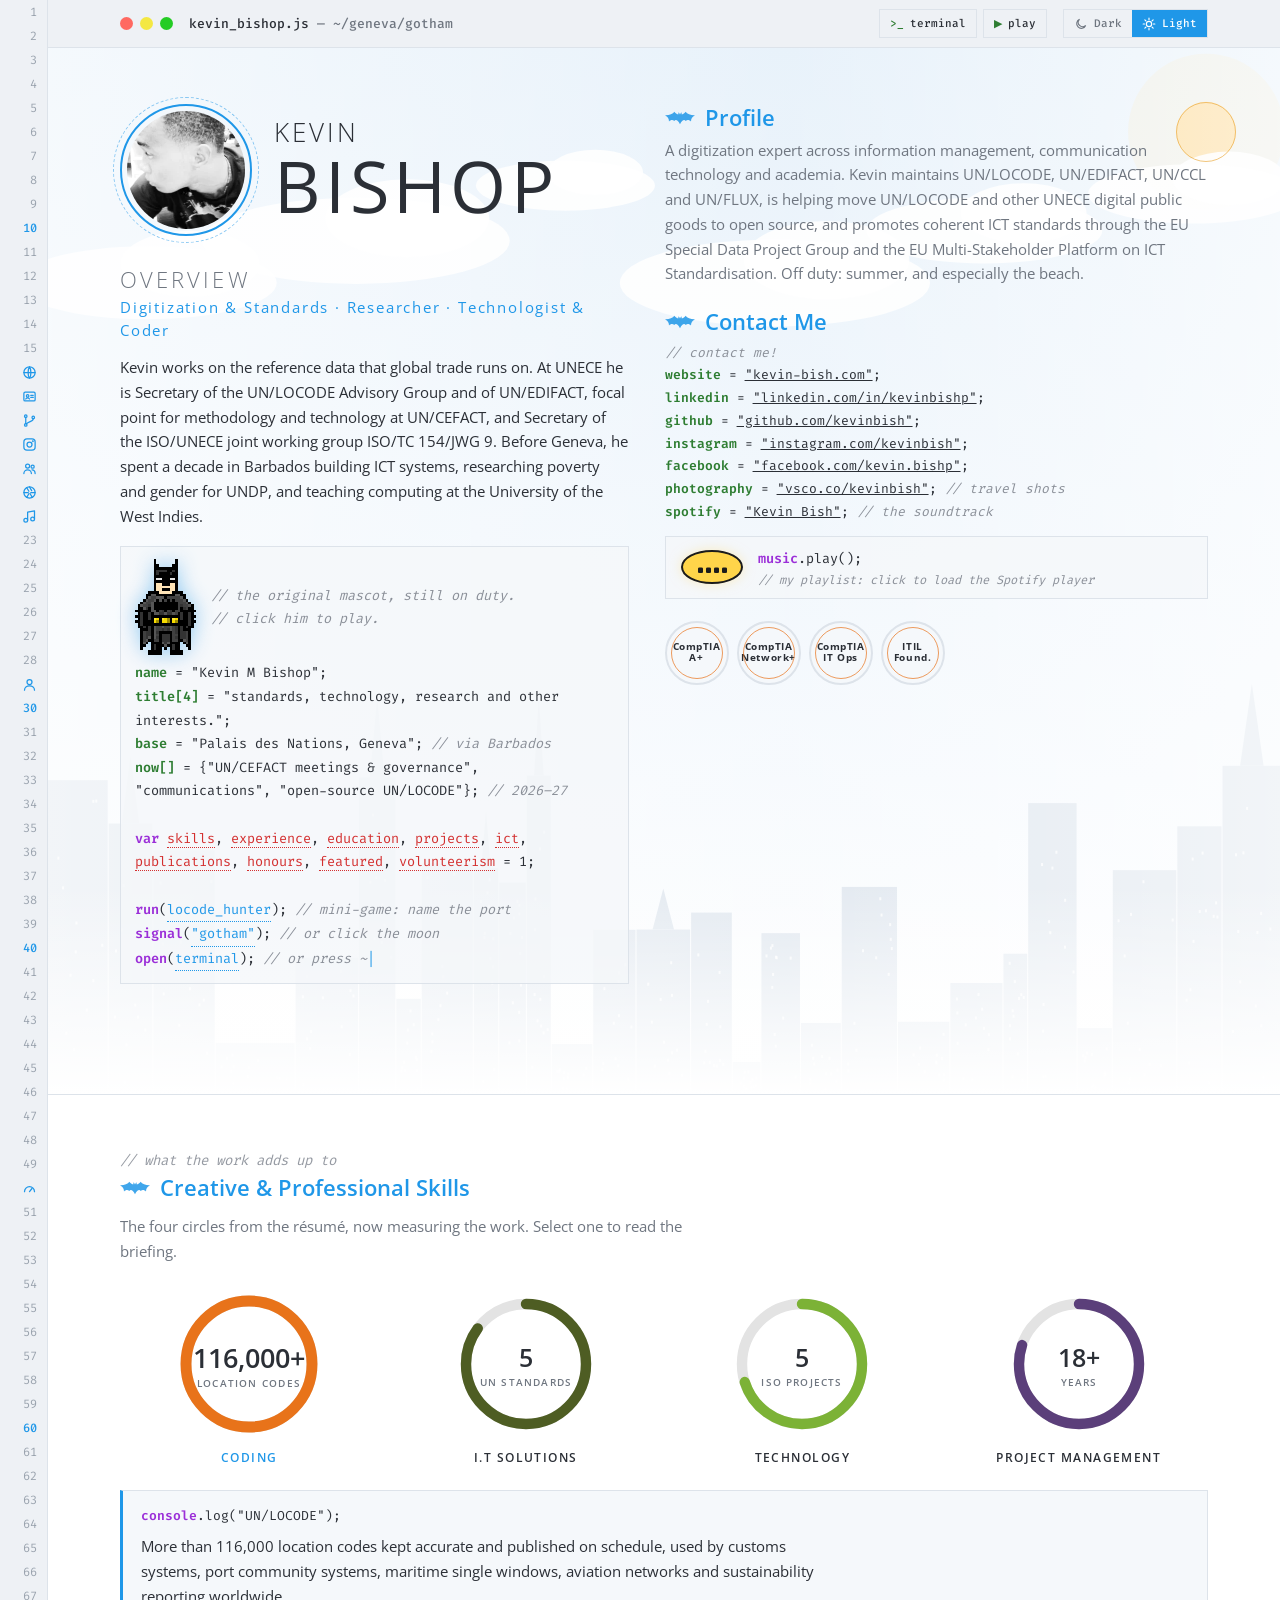
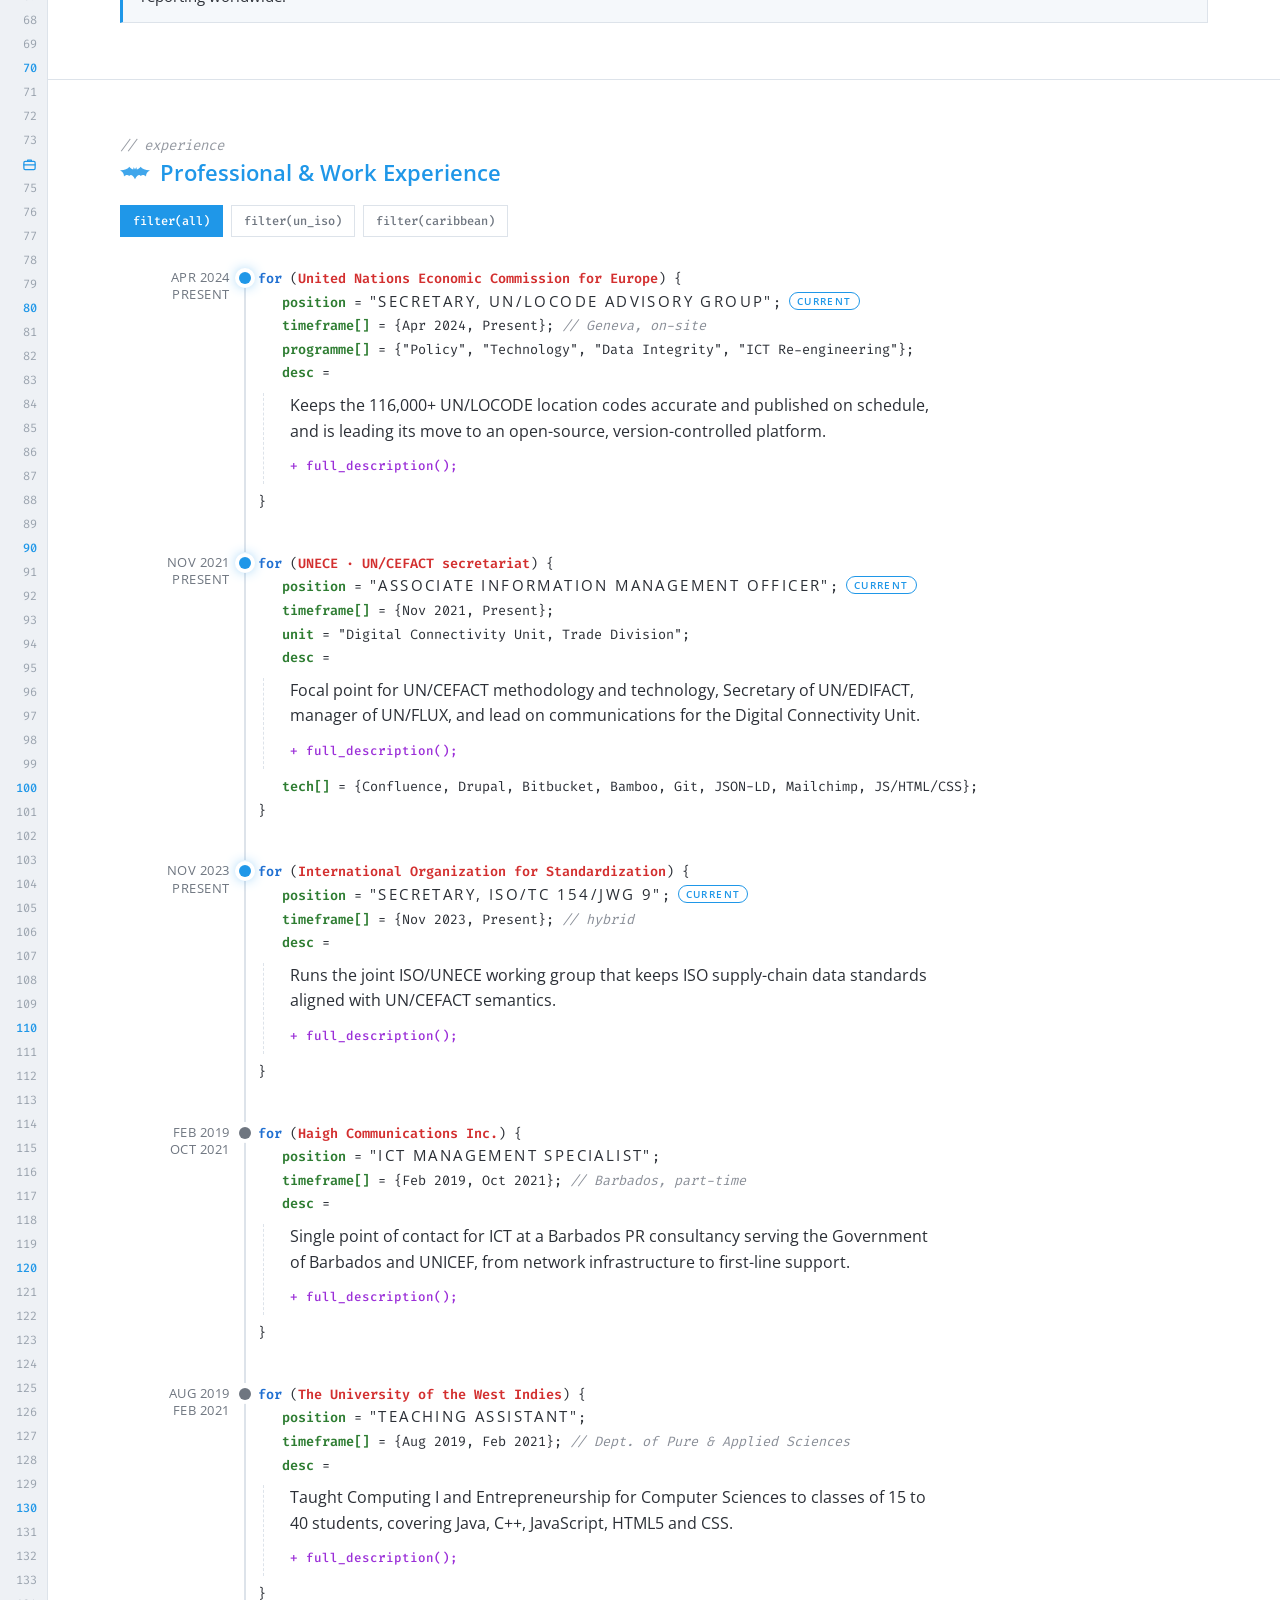
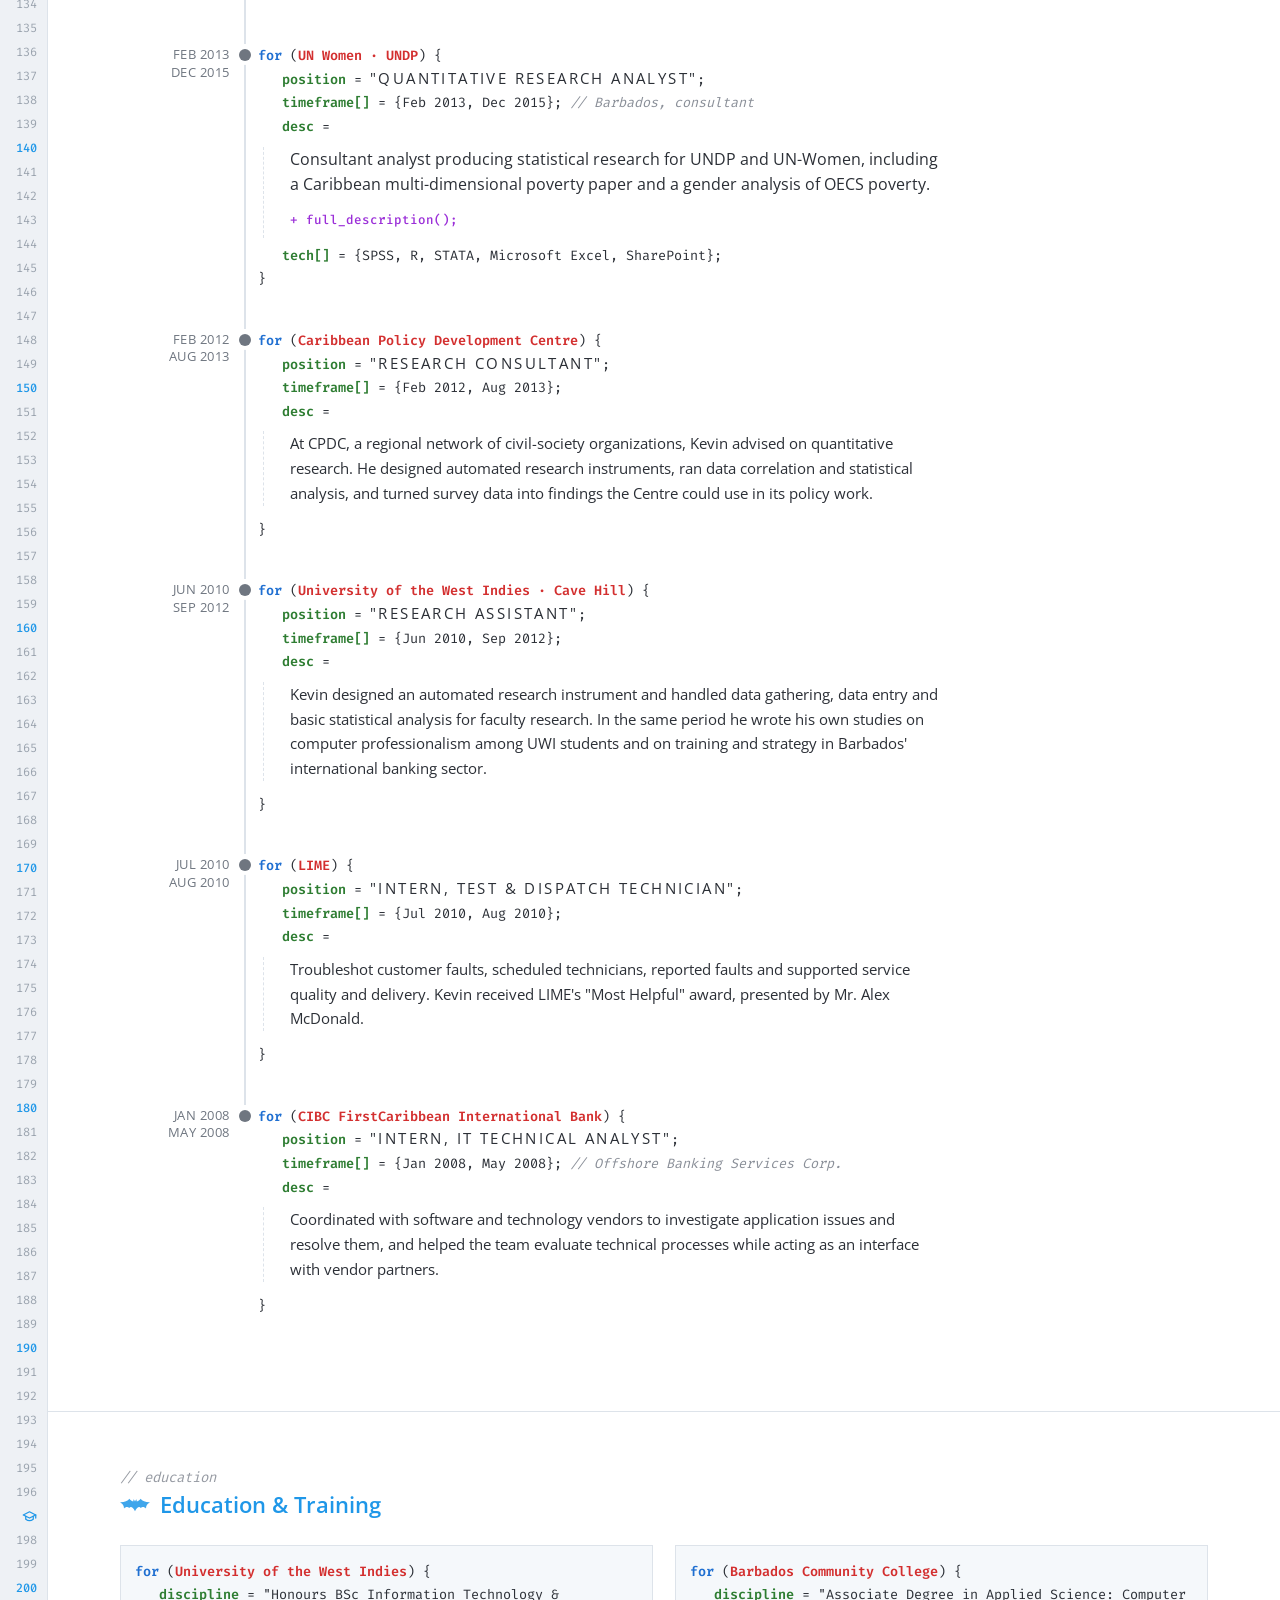
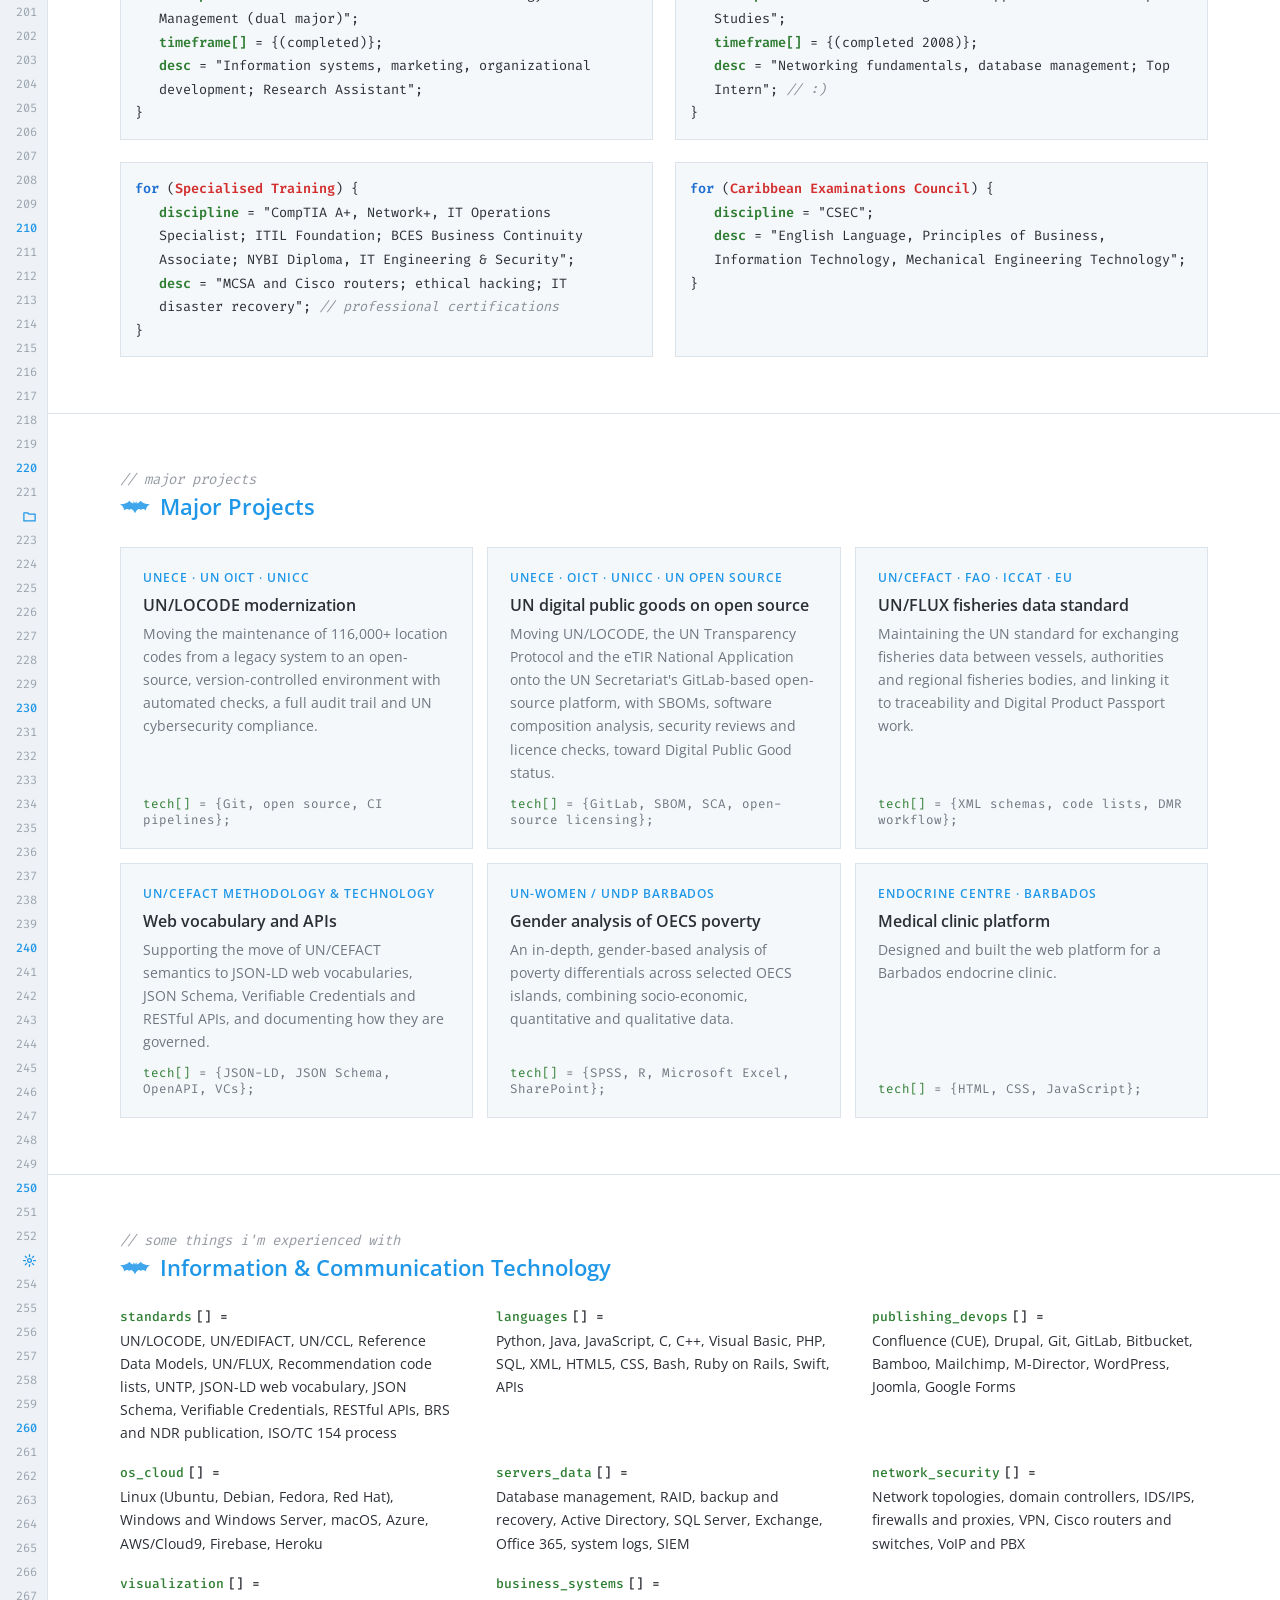
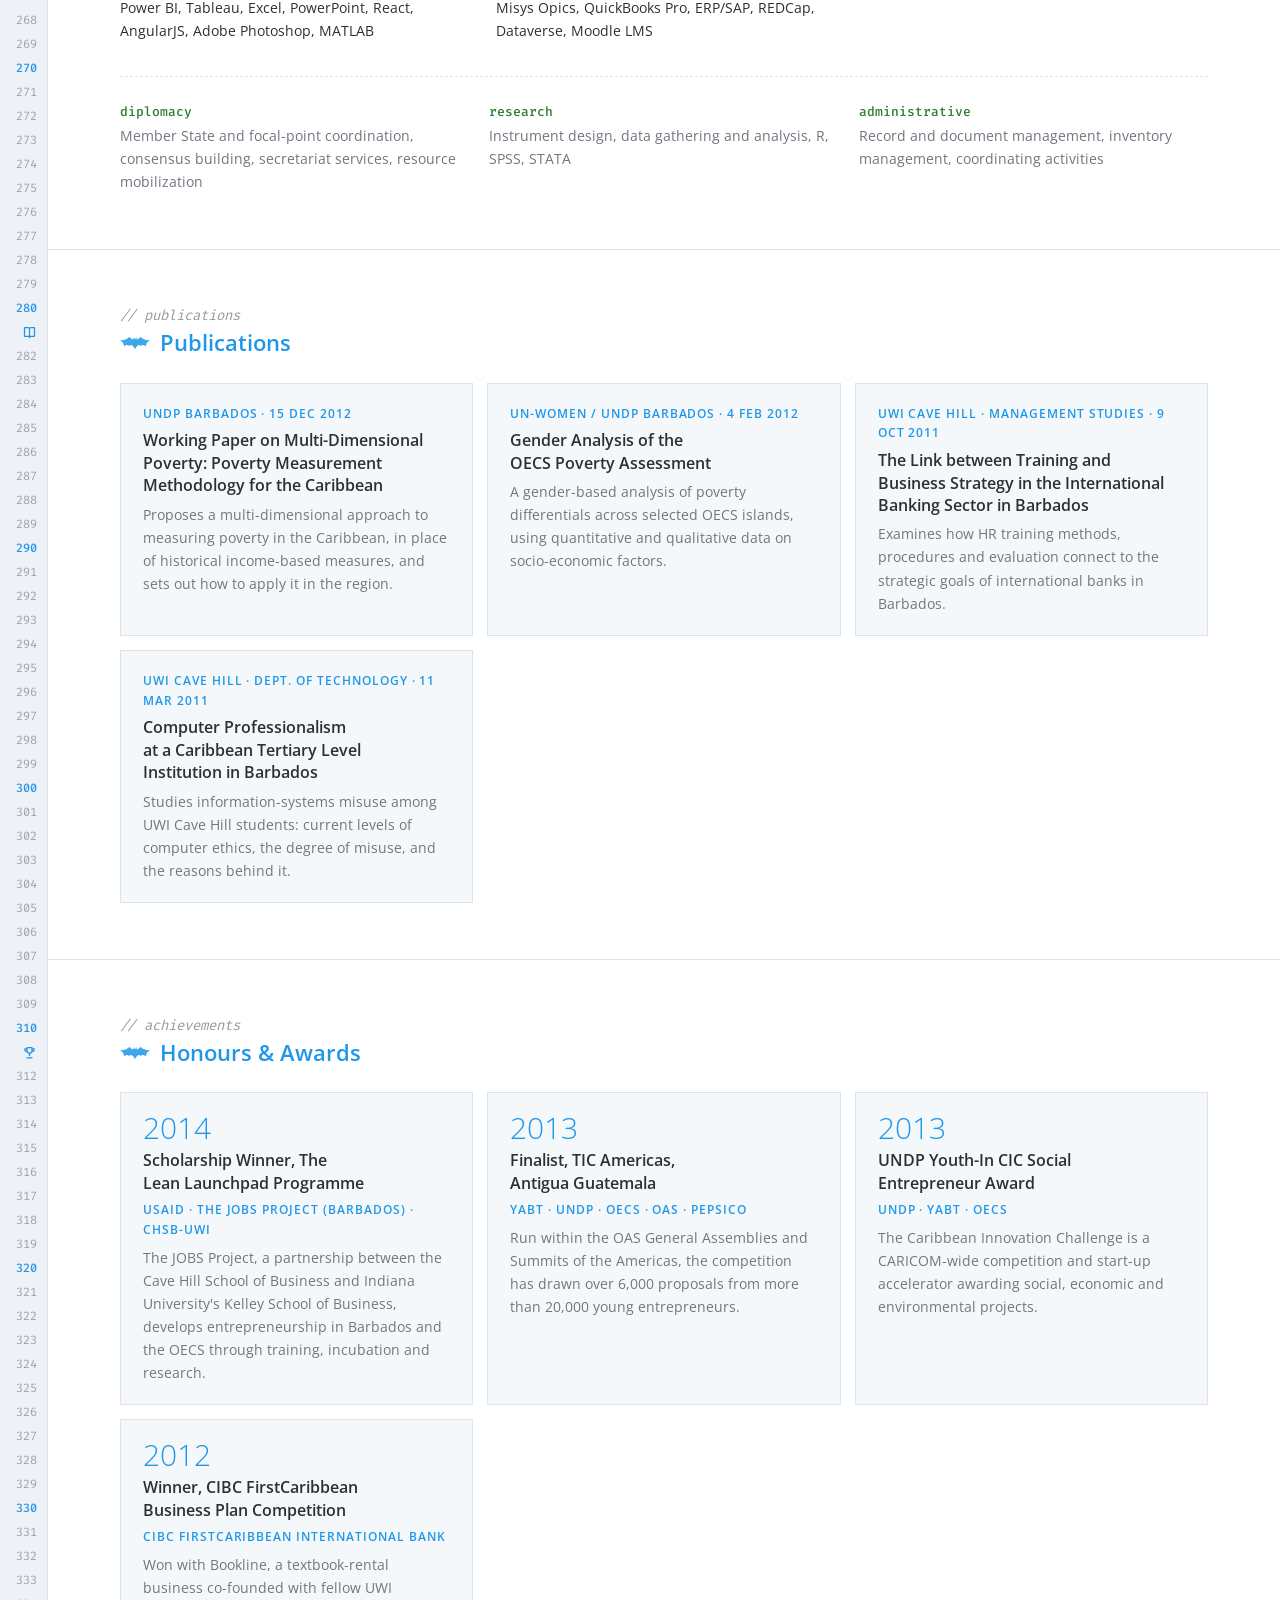
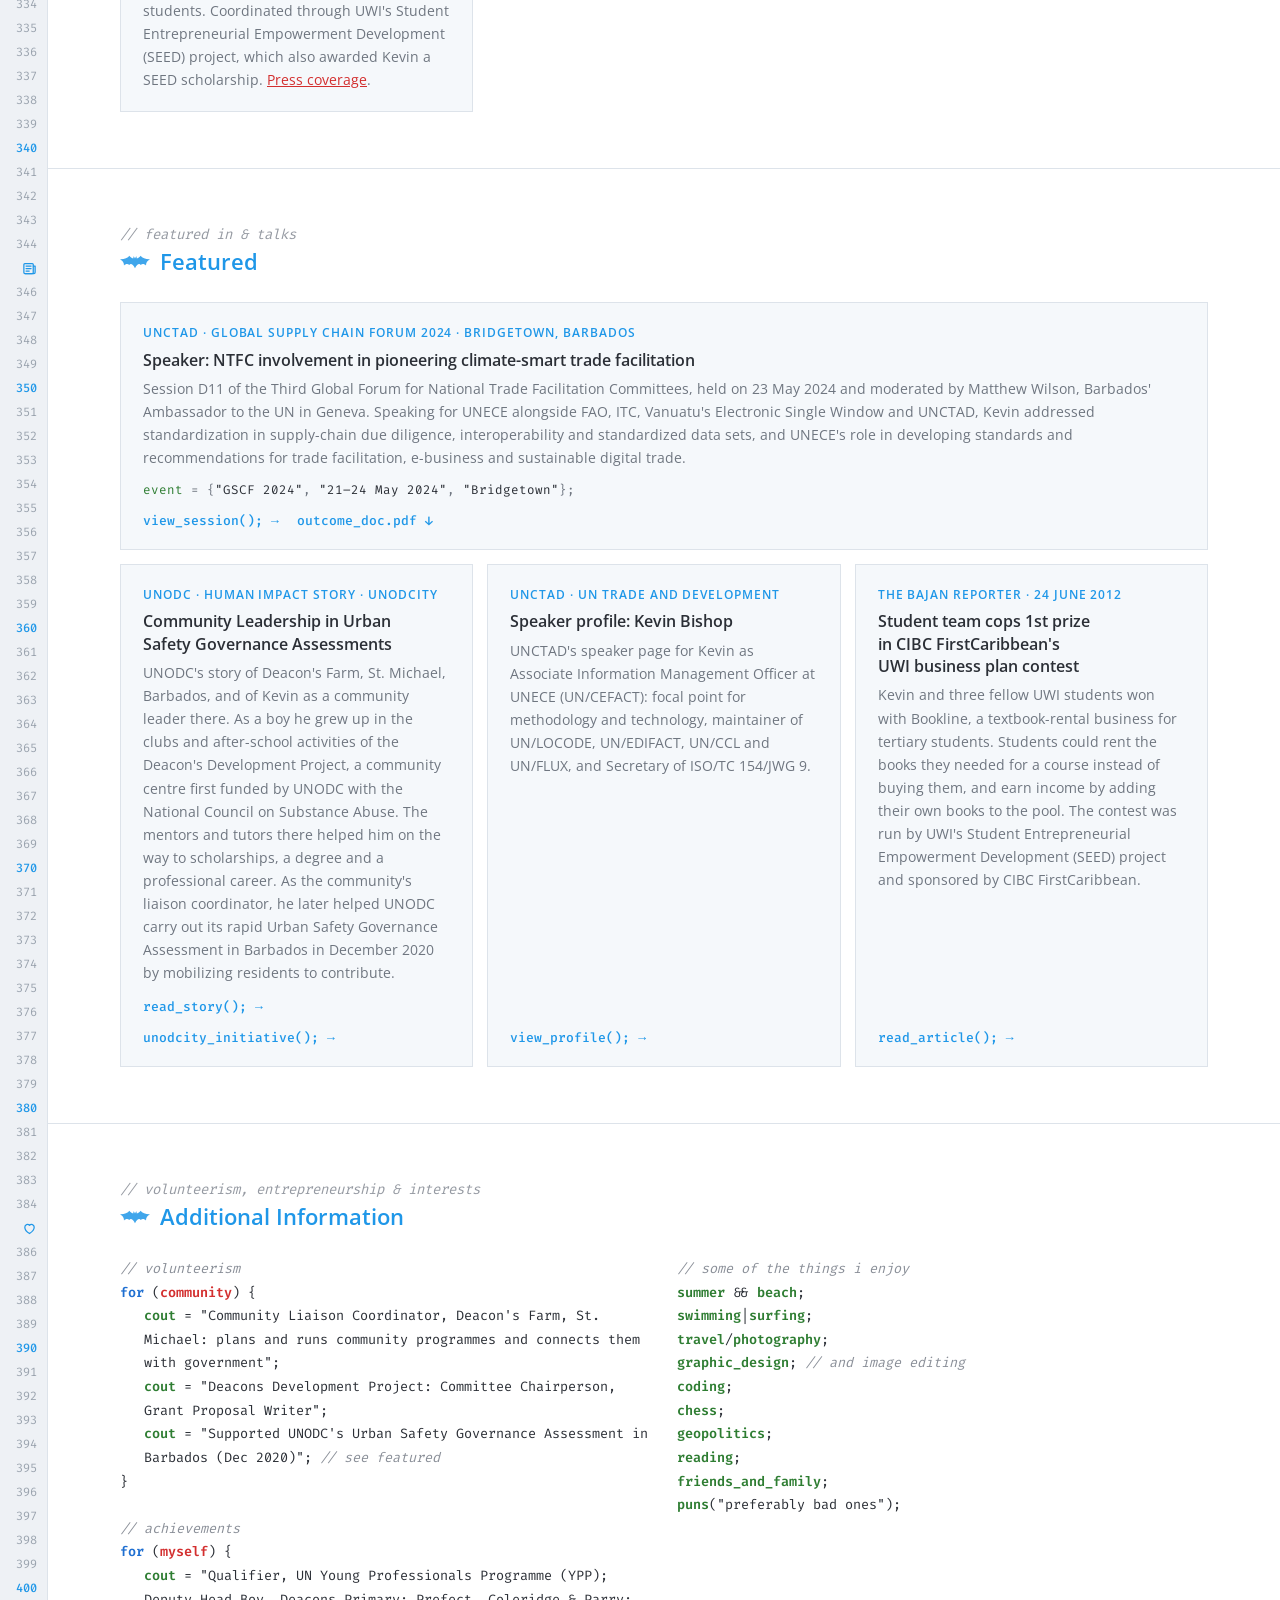
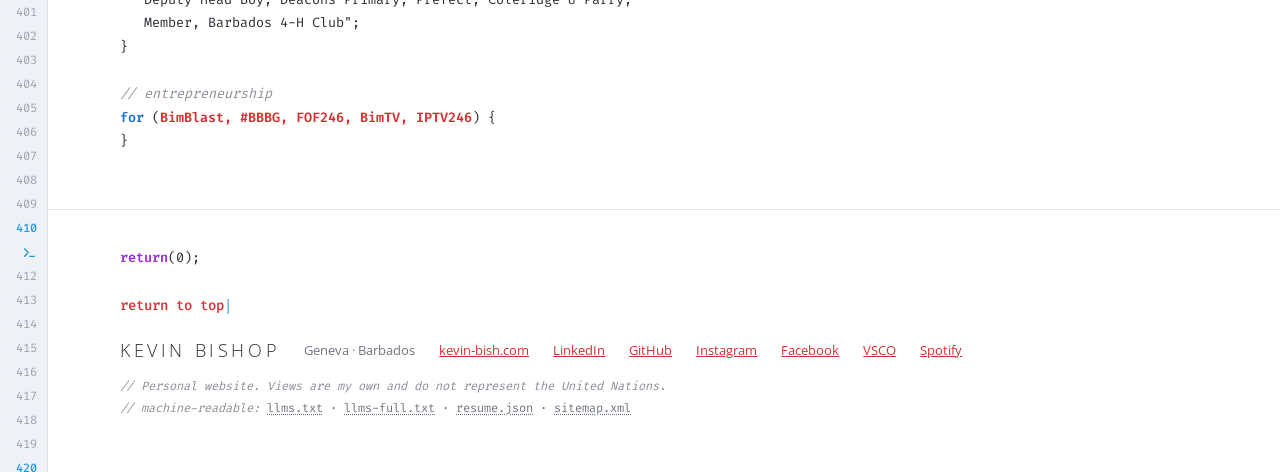
==== index.html @ 27f223d4 "Play the playlist in the music card; add an open_in_spotify() fallback - Use the playlist embed (352" ====
<!doctype html>
<html lang="en" data-theme="dark">
<head>
  <meta charset="utf-8">
  <meta name="viewport" content="width=device-width, initial-scale=1, viewport-fit=cover">
  <title>Kevin Bishop | Digitization &amp; Standards</title>
  <meta name="description" content="Kevin Bishop: UN/LOCODE and UN/EDIFACT Secretary at UNECE / UN/CEFACT in Geneva. Digitization, trade data standards, research and code.">
  <meta name="author" content="Kevin Bishop">
  <meta name="theme-color" content="#2b2b2b">
  <meta property="og:type" content="website">
  <meta property="og:title" content="Kevin Bishop | Digitization &amp; Standards">
  <meta property="og:description" content="UN/LOCODE and UN/EDIFACT Secretary at UNECE / UN/CEFACT. Résumé, projects, and a mini-game: name the port behind the code.">
  <meta property="og:image" content="https://www.kevin-bish.com/images/og-card.png">
  <meta property="og:image:width" content="1200">
  <meta property="og:image:height" content="630">
  <meta property="og:image:alt" content="Kevin Bishop: Digitization &amp; Standards. UN/LOCODE and UN/EDIFACT Secretary at UNECE / UN/CEFACT, Geneva.">
  <!-- machine-readable -->
  <link rel="canonical" href="https://www.kevin-bish.com/">
  <meta name="robots" content="index, follow, max-image-preview:large">
  <meta property="og:url" content="https://www.kevin-bish.com/">
  <meta property="og:site_name" content="Kevin Bishop">
  <meta property="profile:first_name" content="Kevin">
  <meta property="profile:last_name" content="Bishop">
  <meta name="twitter:card" content="summary_large_image">
  <meta name="twitter:title" content="Kevin Bishop | Digitization &amp; Standards">
  <meta name="twitter:description" content="UN/LOCODE and UN/EDIFACT Secretary at UNECE / UN/CEFACT in Geneva.">
  <meta name="twitter:image" content="https://www.kevin-bish.com/images/og-card.png">
  <meta name="twitter:image:alt" content="Kevin Bishop: Digitization &amp; Standards. UN/LOCODE and UN/EDIFACT Secretary at UNECE / UN/CEFACT, Geneva.">
  <link rel="alternate" type="application/json" href="resume.json" title="Résumé (JSON Resume)">
  <link rel="alternate" type="text/plain" href="llms.txt" title="Profile summary for AI assistants">
  <link rel="sitemap" type="application/xml" href="sitemap.xml">
  <script type="application/ld+json">
{
  "@context": "https://schema.org",
  "@graph": [
    {
      "@type": "WebSite",
      "@id": "https://www.kevin-bish.com/#website",
      "url": "https://www.kevin-bish.com/",
      "name": "Kevin Bishop",
      "inLanguage": "en",
      "publisher": {
        "@id": "https://www.kevin-bish.com/#person"
      }
    },
    {
      "@type": "ProfilePage",
      "@id": "https://www.kevin-bish.com/#profile",
      "url": "https://www.kevin-bish.com/",
      "name": "Kevin Bishop | Digitization & Standards",
      "isPartOf": {
        "@id": "https://www.kevin-bish.com/#website"
      },
      "mainEntity": {
        "@id": "https://www.kevin-bish.com/#person"
      },
      "dateModified": "2026-11-01",
      "inLanguage": "en"
    },
    {
      "@type": "Person",
      "@id": "https://www.kevin-bish.com/#person",
      "name": "Kevin Bishop",
      "alternateName": [
        "Kevin M Bishop",
        "Kevin MacDonald Bishop",
        "Kevin Bish"
      ],
      "url": "https://www.kevin-bish.com/",
      "image": "https://www.kevin-bish.com/images/kevin.jpg",
      "jobTitle": [
        "Associate Information Management Officer",
        "Secretary of the UN/LOCODE Advisory Group",
        "Secretary of UN/EDIFACT",
        "Secretary of ISO/TC 154/JWG 9"
      ],
      "description": "Digitization and trade-data standards specialist at UNECE / UN/CEFACT in Geneva. Secretary of the UN/LOCODE Advisory Group and of UN/EDIFACT, focal point for methodology and technology, and Secretary of ISO/TC 154/JWG 9.",
      "worksFor": [
        {
          "@id": "https://www.kevin-bish.com/#unece"
        }
      ],
      "affiliation": [
        {
          "@id": "https://www.kevin-bish.com/#uncefact"
        },
        {
          "@id": "https://www.kevin-bish.com/#iso"
        }
      ],
      "workLocation": {
        "@type": "Place",
        "name": "Palais des Nations",
        "address": {
          "@type": "PostalAddress",
          "addressLocality": "Geneva",
          "addressCountry": "CH"
        }
      },
      "homeLocation": {
        "@type": "Place",
        "name": "Geneva, Switzerland"
      },
      "alumniOf": [
        {
          "@type": "CollegeOrUniversity",
          "name": "The University of the West Indies, Cave Hill Campus",
          "address": {
            "@type": "PostalAddress",
            "addressCountry": "BB"
          }
        },
        {
          "@type": "CollegeOrUniversity",
          "name": "Barbados Community College",
          "address": {
            "@type": "PostalAddress",
            "addressCountry": "BB"
          }
        }
      ],
      "hasCredential": [
        {
          "@type": "EducationalOccupationalCredential",
          "name": "Honours BSc Information Technology & Management (dual major)",
          "credentialCategory": "degree",
          "recognizedBy": {
            "@type": "CollegeOrUniversity",
            "name": "The University of the West Indies"
          }
        },
        {
          "@type": "EducationalOccupationalCredential",
          "name": "Associate Degree in Applied Science: Computer Studies",
          "credentialCategory": "degree",
          "recognizedBy": {
            "@type": "CollegeOrUniversity",
            "name": "Barbados Community College"
          }
        },
        {
          "@type": "EducationalOccupationalCredential",
          "name": "CompTIA A+",
          "credentialCategory": "certification"
        },
        {
          "@type": "EducationalOccupationalCredential",
          "name": "CompTIA Network+",
          "credentialCategory": "certification"
        },
        {
          "@type": "EducationalOccupationalCredential",
          "name": "CompTIA IT Operations Specialist",
          "credentialCategory": "certification"
        },
        {
          "@type": "EducationalOccupationalCredential",
          "name": "ITIL Foundation",
          "credentialCategory": "certification"
        },
        {
          "@type": "EducationalOccupationalCredential",
          "name": "BCES Business Continuity Associate (IT Disaster Recovery)",
          "credentialCategory": "certification"
        },
        {
          "@type": "EducationalOccupationalCredential",
          "name": "NYBI Diploma, IT Engineering & Security",
          "credentialCategory": "diploma"
        }
      ],
      "knowsAbout": [
        "UN/LOCODE",
        "UN/EDIFACT",
        "UN/CEFACT Core Component Library (UN/CCL)",
        "UN/FLUX",
        "UN Transparency Protocol (UNTP)",
        "Trade facilitation",
        "Electronic business standards",
        "Digital Product Passport",
        "Data maintenance and data governance",
        "JSON-LD",
        "JSON Schema",
        "Verifiable Credentials",
        "RESTful APIs",
        "Open-source governance",
        "Digital public goods",
        "ISO standardization",
        "Quantitative research",
        "Python",
        "JavaScript",
        "Java",
        "SQL",
        "Git",
        "Confluence",
        "Drupal"
      ],
      "knowsLanguage": [
        "en"
      ],
      "award": [
        "Scholarship Winner, The Lean Launchpad Programme (USAID / The JOBS Project / CHSB-UWI), 2014",
        "Finalist, TIC Americas, Antigua Guatemala, 2013",
        "UNDP Youth-In CIC Social Entrepreneur Award, 2013",
        "Winner, CIBC FirstCaribbean Business Plan Competition, 2012",
        "Qualifier, United Nations Young Professionals Programme"
      ],
      "memberOf": [
        {
          "@type": "Organization",
          "name": "ISO/TC 154/JWG 9 (Secretary)"
        },
        {
          "@type": "Organization",
          "name": "United Nations Digital Transformation Group for Europe and Central Asia (Co-Chair)"
        }
      ],
      "sameAs": [
        "https://www.linkedin.com/in/kevinbishp",
        "https://github.com/kevinbish",
        "https://www.instagram.com/kevinbish/",
        "https://www.facebook.com/kevin.bishp/",
        "https://vsco.co/kevinbish/gallery",
        "https://open.spotify.com/user/1212889341",
        "https://unctad.org/speaker/kevin-bishop"
      ],
      "subjectOf": [
        {
          "@type": "Article",
          "name": "Community Leadership in Urban Safety Governance Assessments",
          "url": "https://www.unodc.org/unodc/en/sustainable-development-goals/human-impact-stories/community-leadership-in-urban-safety-governance-assessments.html",
          "publisher": {
            "@type": "GovernmentOrganization",
            "name": "United Nations Office on Drugs and Crime",
            "alternateName": "UNODC"
          },
          "about": {
            "@id": "https://www.kevin-bish.com/#person"
          },
          "isPartOf": {
            "@type": "WebPage",
            "name": "UNODCity: Urban Safety Governance Initiative",
            "url": "https://www.unodc.org/unodc/en/urban-safety/crime-prevention/unodcity/unodcity-pilots.html"
          }
        },
        {
          "@type": "NewsArticle",
          "headline": "Barbadian Student team cops 1st prize in CIBC FirstCaribbean's UWI business plan contest",
          "url": "https://www.bajanreporter.com/2012/06/barbadian-student-team-cops-1st-prize-in-cibc-firstcaribbeans-uwi-business-plan-contest/",
          "datePublished": "2012-06-24",
          "publisher": {
            "@type": "Organization",
            "name": "The Bajan Reporter"
          },
          "about": {
            "@id": "https://www.kevin-bish.com/#person"
          }
        },
        {
          "@type": "Event",
          "name": "NTFC Session 11: National Trade Facilitation Committees' involvement in pioneering climate-smart trade facilitation",
          "url": "https://unctad.org/meeting/ntfc-session-11-national-trade-facilitation-committees-involvement-pioneering-climate-smart",
          "startDate": "2024-05-23T15:00:00-04:00",
          "endDate": "2024-05-23T16:00:00-04:00",
          "eventAttendanceMode": "https://schema.org/MixedEventAttendanceMode",
          "eventStatus": "https://schema.org/EventScheduled",
          "location": {
            "@type": "Place",
            "name": "Global Supply Chain Forum 2024",
            "address": {
              "@type": "PostalAddress",
              "addressLocality": "Bridgetown",
              "addressCountry": "BB"
            }
          },
          "organizer": {
            "@type": "GovernmentOrganization",
            "name": "UN Trade and Development",
            "alternateName": "UNCTAD",
            "url": "https://unctad.org"
          },
          "performer": {
            "@id": "https://www.kevin-bish.com/#person"
          },
          "superEvent": {
            "@type": "Event",
            "name": "Global Supply Chain Forum 2024 / Third Global Forum for National Trade Facilitation Committees",
            "startDate": "2024-05-21",
            "endDate": "2024-05-24",
            "location": {
              "@type": "Place",
              "name": "Bridgetown, Barbados"
            }
          },
          "subjectOf": {
            "@type": "DigitalDocument",
            "name": "Third Global Forum for NTFCs 2024: Draft Outcome Document",
            "url": "https://www.kevin-bish.com/docs/gscf2024-ntfc-outcome.pdf",
            "encodingFormat": "application/pdf"
          }
        },
        {
          "@type": "ProfilePage",
          "name": "Kevin Bishop | UN Trade and Development (UNCTAD)",
          "url": "https://unctad.org/speaker/kevin-bishop",
          "publisher": {
            "@type": "GovernmentOrganization",
            "name": "UN Trade and Development",
            "alternateName": "UNCTAD"
          }
        }
      ]
    },
    {
      "@type": "GovernmentOrganization",
      "@id": "https://www.kevin-bish.com/#unece",
      "name": "United Nations Economic Commission for Europe",
      "alternateName": "UNECE",
      "url": "https://unece.org",
      "address": {
        "@type": "PostalAddress",
        "addressLocality": "Geneva",
        "addressCountry": "CH"
      }
    },
    {
      "@type": "Organization",
      "@id": "https://www.kevin-bish.com/#uncefact",
      "name": "United Nations Centre for Trade Facilitation and Electronic Business",
      "alternateName": "UN/CEFACT",
      "parentOrganization": {
        "@id": "https://www.kevin-bish.com/#unece"
      }
    },
    {
      "@type": "Organization",
      "@id": "https://www.kevin-bish.com/#iso",
      "name": "International Organization for Standardization",
      "alternateName": "ISO",
      "url": "https://www.iso.org"
    },
    {
      "@type": "ScholarlyArticle",
      "name": "Working Paper on Multi-Dimensional Poverty: Poverty Measurement Methodology for the Caribbean",
      "datePublished": "2012-12-15",
      "publisher": {
        "@type": "Organization",
        "name": "UNDP Barbados"
      },
      "author": {
        "@id": "https://www.kevin-bish.com/#person"
      }
    },
    {
      "@type": "ScholarlyArticle",
      "name": "Gender Analysis of the OECS Poverty Assessment",
      "datePublished": "2012-02-04",
      "publisher": {
        "@type": "Organization",
        "name": "UN-Women / UNDP Barbados"
      },
      "author": {
        "@id": "https://www.kevin-bish.com/#person"
      }
    },
    {
      "@type": "ScholarlyArticle",
      "name": "The Link between Training and Business Strategy in the International Banking Sector in Barbados",
      "datePublished": "2011-10-09",
      "publisher": {
        "@type": "Organization",
        "name": "University of the West Indies, Cave Hill Campus"
      },
      "author": {
        "@id": "https://www.kevin-bish.com/#person"
      }
    },
    {
      "@type": "ScholarlyArticle",
      "name": "Computer Professionalism at a Caribbean Tertiary Level Institution in Barbados",
      "datePublished": "2011-03-11",
      "publisher": {
        "@type": "Organization",
        "name": "University of the West Indies, Cave Hill Campus"
      },
      "author": {
        "@id": "https://www.kevin-bish.com/#person"
      }
    }
  ]
}
  </script>
  <!-- /machine-readable -->
  <link rel="icon" type="image/svg+xml" href="favicon.svg">
  <link rel="preload" href="fonts/open-sans-latin.woff2" as="font" type="font/woff2" crossorigin>
  <link rel="preload" href="fonts/fira-code-latin.woff2" as="font" type="font/woff2" crossorigin>
  <link rel="stylesheet" href="css/style.css">
</head>
<body>
<svg width="0" height="0" style="position:absolute" aria-hidden="true"><defs>
  <symbol id="bat" viewBox="0 0 60 26"><path d="M30 6c1.2-2.2 2.2-3.6 2.8-4.4L33.6 6c3.6-1.4 6.6-4 7.6-5.6 3.2 4.6 10.6 7.6 18.8 7.2-5.2 2.6-8 7-8 12.6-3.2-3.6-7.4-4-10.6-1.4-1.8-2.8-6.6-4-11.4 6.8-4.8-10.8-9.6-9.6-11.4-6.8C15.4 16.2 11.2 16.6 8 20.2c0-5.6-2.8-10-8-12.6 8.2.4 15.6-2.6 18.8-7.2 1 1.6 4 4.2 7.6 5.6l.8-4.4C27.8 2.4 28.8 3.8 30 6z"/></symbol>
</defs></svg>

<div id="gutter" aria-hidden="true"></div>
<div class="bar"><div class="wrap">
  <div class="lights"><span class="r" aria-hidden="true"></span><span class="y" aria-hidden="true"></span><button id="fs" title="Full screen" aria-label="Full screen"></button></div>
  <div class="file"><b>kevin_bishop.js</b> — ~/geneva/gotham</div>
  <div class="tools">
    <button class="tool" id="openTerm" title="Open terminal (~)"><span aria-hidden="true">&gt;_</span><span class="tl-txt">terminal</span></button>
    <button class="tool" id="openGame" title="Play LOCODE Hunter"><span aria-hidden="true">▶</span><span class="tl-txt">play</span></button>
  </div>
  <div class="mode" role="group" aria-label="Page mode">
    <button id="mNight" aria-pressed="true" title="Dark mode"><svg viewBox="0 0 24 24" aria-hidden="true"><path d="M20 14.5A8 8 0 1 1 9.5 4a6.5 6.5 0 0 0 10.5 10.5z"/></svg><span class="tl-txt">Dark</span></button>
    <button id="mDay" aria-pressed="false" title="Light mode"><svg viewBox="0 0 24 24" aria-hidden="true"><circle cx="12" cy="12" r="4.5"/><path d="M12 2v2.5M12 19.5V22M2 12h2.5M19.5 12H22M4.9 4.9l1.8 1.8M17.3 17.3l1.8 1.8M4.9 19.1l1.8-1.8M17.3 6.7l1.8-1.8"/></svg><span class="tl-txt">Light</span></button>
  </div>
</div></div>

<header id="top">
  <canvas id="sky" aria-hidden="true"></canvas>
  <button id="moon" title="Light the signal" aria-label="Light the signal in the sky"></button>
  <div class="sig-hint" id="sigHint" hidden>signal.lit = true; <span class="cm">// click anywhere or press Esc to put it out</span></div>
  <div class="wrap top">
    <div class="who">
      <div class="photo"><picture><source srcset="images/kevin.webp" type="image/webp"><img src="images/kevin.jpg" alt="Kevin Bishop" width="227" height="227"></picture></div>
      <div class="name"><div class="first">KEVIN</div><div class="last">BISHOP</div></div>
    </div>
    <div class="overview">
      <div class="ov">OVERVIEW</div>
      <div class="tagline">Digitization &amp; Standards · Researcher · Technologist &amp; Coder</div>
      <p>Kevin works on the reference data that global trade runs on. At UNECE he is Secretary of the UN/LOCODE Advisory Group and of UN/EDIFACT, focal point for methodology and technology at UN/CEFACT, and Secretary of the ISO/UNECE joint working group ISO/TC 154/JWG 9. Before Geneva, he spent a decade in Barbados building ICT systems, researching poverty and gender for UNDP, and teaching computing at the University of the West Indies.</p>
      <div class="code" aria-label="Quick facts and section links">
        <div class="avatar"><button class="slot" id="avatar" title="Play LOCODE Hunter" aria-label="Play LOCODE Hunter"><img src="images/mascot.gif" alt="Pixel-art mascot from Kevin's original website" width="288" height="432"></button><span class="cm">// the original mascot, still on duty.<br>// click him to play.</span></div>
        <span class="l" data-gi="user"><b class="v">name</b> = <span class="s">"Kevin M Bishop"</span>;</span>
        <span class="l"><b class="v">title[4]</b> = <span class="s">"standards, technology, research and other interests."</span>;</span>
        <span class="l"><b class="v">base</b> = <span class="s">"Palais des Nations, Geneva"</span>; <span class="cm">// via Barbados</span></span>
        <span class="l"><b class="v">now[]</b> = {<span class="s">"UN/CEFACT meetings &amp; governance"</span>, <span class="s">"communications"</span>, <span class="s">"open-source UN/LOCODE"</span>}; <span class="cm">// 2026–27</span></span>
        <span class="l"> </span>
        <span class="l"><b class="kw">var</b> <a href="#skills">skills</a>, <a href="#experience">experience</a>, <a href="#education">education</a>, <a href="#projects">projects</a>, <a href="#ict">ict</a>, <a href="#publications">publications</a>, <a href="#honours">honours</a>, <a href="#featured">featured</a>, <a href="#additional">volunteerism</a> = 1;</span>
        <span class="l"> </span>
        <span class="l"><b class="kw">run</b>(<button class="act" data-act="play">locode_hunter</button>); <span class="cm">// mini-game: name the port</span></span>
        <span class="l"><b class="kw">signal</b>(<button class="act" data-act="signal">"gotham"</button>); <span class="cm">// or click the moon</span></span>
        <span class="l"><b class="kw">open</b>(<button class="act" data-act="term">terminal</button>); <span class="cm">// or press ~</span><span class="cursor">|</span></span>
      </div>
    </div>
    <aside class="side">
      <div>
        <h2><svg><use href="#bat"/></svg>Profile</h2>
        <p class="prof">A digitization expert across information management, communication technology and academia. Kevin maintains UN/LOCODE, UN/EDIFACT, UN/CCL and UN/FLUX, is helping move UN/LOCODE and other UNECE digital public goods to open source, and promotes coherent ICT standards through the EU Special Data Project Group and the EU Multi-Stakeholder Platform on ICT Standardisation. Off duty: summer, and especially the beach.</p>
      </div>
      <div>
        <h2><svg><use href="#bat"/></svg>Contact Me</h2>
        <div class="code contact">
          <span class="cm">// contact me!</span>
          <span class="l" data-gi="globe"><b class="v">website</b> = <a class="s" href="https://www.kevin-bish.com">"kevin-bish.com"</a>;</span>
          <span class="l" data-gi="card"><b class="v">linkedin</b> = <a class="s" href="https://www.linkedin.com/in/kevinbishp">"linkedin.com/in/kevinbishp"</a>;</span>
          <span class="l" data-gi="branch"><b class="v">github</b> = <a class="s" href="https://github.com/kevinbish">"github.com/kevinbish"</a>;</span>
          <span class="l" data-gi="camera"><b class="v">instagram</b> = <a class="s" href="https://www.instagram.com/kevinbish/">"instagram.com/kevinbish"</a>;</span>
          <span class="l" data-gi="people"><b class="v">facebook</b> = <a class="s" href="https://www.facebook.com/kevin.bishp/">"facebook.com/kevin.bishp"</a>;</span>
          <span class="l" data-gi="aperture"><b class="v">photography</b> = <a class="s" href="https://vsco.co/kevinbish/gallery">"vsco.co/kevinbish"</a>; <span class="cm">// travel shots</span></span>
          <span class="l" data-gi="music"><b class="v">spotify</b> = <a class="s" href="https://open.spotify.com/user/1212889341">"Kevin Bish"</a>; <span class="cm">// the soundtrack</span></span>
        </div>
        <div class="music" id="music" data-profile="https://open.spotify.com/user/1212889341" data-embed="https://open.spotify.com/embed/playlist/6jldxWiTkq4IpYxr8t6qOO?utm_source=generator&amp;theme=0" data-open="https://open.spotify.com/playlist/6jldxWiTkq4IpYxr8t6qOO">
          <a class="m-play" href="https://open.spotify.com/user/1212889341" target="_blank" rel="noopener" title="Open my Spotify profile (nothing loads from Spotify until you click)">
            <svg class="eq" viewBox="0 0 64 36" aria-hidden="true"><ellipse cx="32" cy="18" rx="30" ry="16"/><rect class="b1" x="18" y="12" width="5" height="12" rx="1.5"/><rect class="b2" x="26" y="12" width="5" height="12" rx="1.5"/><rect class="b3" x="34" y="12" width="5" height="12" rx="1.5"/><rect class="b4" x="42" y="12" width="5" height="12" rx="1.5"/></svg>
            <span class="m-txt"><span class="code"><b class="kw">music</b>.play();</span><span class="m-sub cm" id="musicSub">// Kevin Bish on Spotify, opens in a new tab</span></span>
          </a>
          <div class="m-frame" id="musicFrame" hidden></div>
        </div>
      </div>
      <div class="badges" aria-label="Certifications">
        <span class="cert">CompTIA<br>A+</span><span class="cert">CompTIA<br>Network+</span><span class="cert">CompTIA<br>IT Ops</span><span class="cert">ITIL<br>Found.</span>
      </div>
    </aside>
  </div>
</header>

<main>
<section id="skills"><div class="wrap">
  <h2><span class="cm">// what the work adds up to</span><svg data-gi="gauge"><use href="#bat"/></svg>Creative &amp; Professional Skills</h2>
  <p class="lede">The four circles from the résumé, now measuring the work. Select one to read the briefing.</p>
  <div class="rings" id="rings"></div>
  <div class="brief" aria-live="polite">
    <div class="code"><span class="l"><b class="kw">console</b>.log(<span class="s" id="bK"></span>);</span></div>
    <p id="bP"></p>
  </div>
</div></section>

<section id="experience"><div class="wrap">
  <h2><span class="cm">// experience</span><svg data-gi="case"><use href="#bat"/></svg>Professional &amp; Work Experience</h2>
  <div class="filters" role="group" aria-label="Filter roles">
    <button data-f="all" aria-pressed="true">filter(all)</button>
    <button data-f="un" aria-pressed="false">filter(un_iso)</button>
    <button data-f="carib" aria-pressed="false">filter(caribbean)</button>
  </div>
  <ol class="tl" id="tl">

    <li data-g="un"><div class="date">Apr 2024<br>Present</div><div class="entry">
      <div class="code">
        <span class="l"><b class="kw fr">for</b> (<span class="in">United Nations Economic Commission for Europe</span>) {</span>
        <span class="l i"><b class="v">position</b> = <span class="s pos">"Secretary, UN/LOCODE Advisory Group"</span>;<span class="now">CURRENT</span></span>
        <span class="l i"><b class="v">timeframe[]</b> = {Apr 2024, Present}; <span class="cm">// Geneva, on-site</span></span>
        <span class="l i"><b class="v">programme[]</b> = {<span class="s">"Policy"</span>, <span class="s">"Technology"</span>, <span class="s">"Data Integrity"</span>, <span class="s">"ICT Re-engineering"</span>};</span>
        <span class="l i"><b class="v">desc</b> =</span>
      </div>
      <div class="desc">
        <p class="sum">Keeps the 116,000+ UN/LOCODE location codes accurate and published on schedule, and is leading its move to an open-source, version-controlled platform.</p>
        <details class="more"><summary>full_description();</summary>
        <p>UN/LOCODE is the United Nations Code for Trade and Transport Locations: more than 116,000 five-character codes that identify ports, airports, inland terminals and trading places. Customs administrations, port community systems, maritime single windows, airlines and carriers all depend on it, and it is increasingly written into regulation, including maritime, emissions and sustainability reporting regimes. As Secretary, Kevin is responsible for keeping that reference data accurate, consistent and published on schedule.</p>
        <p>Day to day, the role sits between governments and industry. Kevin coordinates with Member States, National Focal Points, international organizations and private-sector users to receive, validate and publish Data Maintenance Requests under UNECE Recommendation No. 16, and supports the Advisory Group and Maintenance Team in setting priorities. Where regulators reference UN/LOCODE, he helps them apply it correctly so that the code list can function as trusted digital public infrastructure.</p>
        <p>He runs the release cycle end to end: setting the cut-off schedule ahead of each UN/CEFACT Forum, coordinating internal and expert review of location submissions, maintaining the DMR database and the online submission platform, and publishing each directory release (such as 2025-1) shortly after the Forum. He drafts the Advisory Group's parliamentary documents, organizes and documents its meetings, and follows up on its decisions, with a focus on the Programme of Work areas for policy, technology, data integrity and ICT re-engineering. He also supports the review of Recommendation No. 16 and produces procedures, guidance and training material for National Focal Points.</p>
        <p>The other half of the job is renewal. Kevin is leading the move from a legacy system to an open-source, version-controlled maintenance environment built with UN OICT and UNICC, aimed at better automation, auditability, transparency and cybersecurity compliance. That work includes geolocation tagging and geofencing of locations, and exploring AI and machine learning to help validate incoming requests. UN/LOCODE is among the first UNECE digital public goods being moved onto the UN Secretariat's GitLab-based open-source platform, alongside the UN Transparency Protocol (UNTP) and the eTIR National Application. Kevin coordinates the due diligence with OICT, UNICC and the UN Open Source Community of Practice: software bills of materials, software composition analysis, cybersecurity assessments and licence checks. The aim is recognition as a Digital Public Good, in line with the Global Digital Compact. In parallel he is working on long-term financing, including the contribution-based funding mechanism endorsed at the UN/CEFACT Plenary, and on capacity building through global workshops so that developing economies take part on equal terms.</p>
        <details><summary>keyResponsibilities[]</summary><ul>
          <li>Intergovernmental maintenance and strategic development of UN/LOCODE.</li>
          <li>Accurate, timely publication of 116,000+ codes for customs, ports, maritime, aviation and supply-chain systems.</li>
          <li>Processing Data Maintenance Requests with National Focal Points under Recommendation No. 16.</li>
          <li>Supporting regulatory implementation where UN/LOCODE is referenced in law and policy.</li>
          <li>Modernization with UN OICT and UNICC: open source, version control, automation, cybersecurity.</li>
          <li>Directory releases: cut-off schedules, expert review and publication after each UN/CEFACT Forum.</li>
          <li>Advisory Group parliamentary documents, meetings and decision follow-up.</li>
          <li>Geolocation tagging, geofencing and AI-assisted validation of requests.</li>
          <li>Migration of UN/LOCODE, UNTP and eTIR National Application to the UN open-source platform; due diligence toward Digital Public Good status.</li>
          <li>Policy alignment with ISO/TC 154, IMO and FAO; review of Recommendation No. 16.</li>
          <li>Resource mobilization and sustainability, including contribution-based funding.</li>
          <li>Operational continuity in line with UN ICT and audit requirements.</li>
          <li>Strategic guidance to the Maintenance Team and Advisory Group.</li>
        </ul></details>
        </details>
      </div>
      <div class="code"><span class="l">}</span></div>
    </div></li>

    <li data-g="un"><div class="date">Nov 2021<br>Present</div><div class="entry">
      <div class="code">
        <span class="l"><b class="kw fr">for</b> (<span class="in">UNECE · UN/CEFACT secretariat</span>) {</span>
        <span class="l i"><b class="v">position</b> = <span class="s pos">"Associate Information Management Officer"</span>;<span class="now">CURRENT</span></span>
        <span class="l i"><b class="v">timeframe[]</b> = {Nov 2021, Present};</span>
        <span class="l i"><b class="v">unit</b> = <span class="s">"Digital Connectivity Unit, Trade Division"</span>;</span>
        <span class="l i"><b class="v">desc</b> =</span>
      </div>
      <div class="desc">
        <p class="sum">Focal point for UN/CEFACT methodology and technology, Secretary of UN/EDIFACT, manager of UN/FLUX, and lead on communications for the Digital Connectivity Unit.</p>
        <details class="more"><summary>full_description();</summary>
        <p>UN/CEFACT, the United Nations Centre for Trade Facilitation and Electronic Business, develops the recommendations and electronic business standards that let governments and companies exchange trade documents and data. Kevin joined its secretariat as Assistant Secretary and Information Management Officer, and is the focal point for the Methodology and Technology domain, the group responsible for the technical rules that every UN/CEFACT standard follows.</p>
        <p>He is Secretary of UN/EDIFACT, the long-established UN syntax and directories for electronic data interchange in administration, commerce and transport, and supports the maintenance of the UN/CEFACT Core Component Library (UN/CCL), the Reference Data Models, UN/LOCODE and the UN Recommendation code lists. That work runs through Data Maintenance Requests submitted by experts worldwide, which he coordinates from submission through review to publication.</p>
        <p>He also manages UN/FLUX, the UN/CEFACT standard for fisheries data exchange. He handles its change requests, versions and releases, and acts as the main contact between UNECE, FAO, the International Commission for the Conservation of Atlantic Tunas (ICCAT), regional fisheries bodies, national authorities and industry. This includes tracking the EU-funded modernization and its third implementation phase, and linking UN/FLUX to traceability frameworks such as the Digital Product Passport.</p>
        <p>On the technology side, he supports the newer UN/CEFACT deliverables, including JSON Schema, JSON-LD web vocabularies, Verifiable Credentials and RESTful API specifications, along with the Reference Data Model Management Group and eData Management. He documents the governance for the JSON web vocabulary and APIs, and helps translate standards into Business Requirements Specifications, white papers, implementation guides and executive briefs.</p>
        <p>For the 2026–27 cycle his remit widens. He coordinates the UN/CEFACT Plenary, Forum, Bureau and expert meetings, including Bureau elections and onboarding, and the quality control of parliamentary documents. He also leads communications and outreach for the Digital Connectivity Unit and UN/CEFACT, through news items, mailing campaigns, web pages and LinkedIn. He runs the Collaborative UN/CEFACT Environment (CUE) and the UNECE trade pages, and publishes standards through Bitbucket and Bamboo pipelines. He also supports priority normative projects: Common Operational Data for Multimodal Transport, the Global Registry Information Directory (GRID), and Buy-Ship-Pay data exchange structures for trade finance.</p>
        <p>He supports liaison with the European Commission (including the Special Data Project), IMO FAL, ISO/TC 307, WCO, UPU and other partners. Beyond UN/CEFACT, he is Co-Chair of the United Nations Digital Transformation Group for Europe and Central Asia.</p>
        <details><summary>keyResponsibilities[]</summary><ul>
          <li>Co-Chair, UN Digital Transformation Group for Europe and Central Asia.</li>
          <li>Focal Point for Methodology and Technology, UN/CEFACT.</li>
          <li>Secretary of UN/EDIFACT.</li>
          <li>Maintenance support for UN/CCL and RDMs, UN/EDIFACT, UN/LOCODE and Recommendation code lists.</li>
          <li>Coordination of Data Maintenance Requests.</li>
          <li>Publication of BRSs, NDRs and other technical artefacts.</li>
          <li>Coordination of UN/CEFACT Bureau and expert projects; liaison with EC, ISO, IMO, IEC and WCO.</li>
          <li>Management of UN/FLUX with FAO, ICCAT and regional fisheries bodies.</li>
          <li>Support to JSON Schema, JSON-LD vocabulary, Verifiable Credentials and API specifications.</li>
          <li>Plenary, Forum, Bureau and expert meeting servicing, including Bureau elections.</li>
          <li>Communications and outreach for the Digital Connectivity Unit and UN/CEFACT.</li>
          <li>Management of the CUE (Confluence) collaborative environment and UNECE trade pages.</li>
          <li>Project support: Multimodal Transport data, GRID, Buy-Ship-Pay for trade finance.</li>
        </ul></details>
        </details>
      </div>
      <div class="code"><span class="l i"><b class="v">tech[]</b> = {Confluence, Drupal, Bitbucket, Bamboo, Git, JSON-LD, Mailchimp, JS/HTML/CSS};</span><span class="l">}</span></div>
    </div></li>

    <li data-g="un"><div class="date">Nov 2023<br>Present</div><div class="entry">
      <div class="code">
        <span class="l"><b class="kw fr">for</b> (<span class="in">International Organization for Standardization</span>) {</span>
        <span class="l i"><b class="v">position</b> = <span class="s pos">"Secretary, ISO/TC 154/JWG 9"</span>;<span class="now">CURRENT</span></span>
        <span class="l i"><b class="v">timeframe[]</b> = {Nov 2023, Present}; <span class="cm">// hybrid</span></span>
        <span class="l i"><b class="v">desc</b> =</span>
      </div>
      <div class="desc">
        <p class="sum">Runs the joint ISO/UNECE working group that keeps ISO supply-chain data standards aligned with UN/CEFACT semantics.</p>
        <details class="more"><summary>full_description();</summary>
        <p>JWG 9 is the joint ISO/UNECE working group for information exchange in the supply chain, set up to keep ISO standards aligned with UN/CEFACT semantics. As Secretary, Kevin is the central point of contact for its members, keeps information moving between meetings, and makes sure every project follows ISO procedures from preliminary work item to published standard.</p>
        <p>He works with national standards bodies, industry experts and partner organizations to gather comments on drafts and help the group reach consensus. He keeps the group's records of activities and decisions, tracks milestones against ISO deadlines, and reports progress, challenges and next steps to ISO/TC 154. He makes sure UN/CEFACT experts contribute on time and that ISO drafts stay semantically consistent with UN/CEFACT, and he publishes reports and updates to both CUE and the ISO portal. The group's current portfolio:</p>
        <div class="std">
          <span>ISO/AWI 7372 · Trade Data Elements Directory (UNTDED)</span>
          <span>ISO/DIS 20197-1 · Buy-Ship-Pay Reference Data Model, Part 1: Business Requirement Specification</span>
          <span>ISO/WD 5909 · Data interchange and business processes of DLT-based electronic bill of lading</span>
          <span>ISO/PWI 16356 · Data and process of edible agricultural products based on blockchain and DLT</span>
          <span>ISO/PWI 25534-1 · Digital Product Passport, Part 1: Overview and fundamental principles</span>
        </div>
        </details>
      </div>
      <div class="code"><span class="l">}</span></div>
    </div></li>

    <li data-g="carib" class="past"><div class="date">Feb 2019<br>Oct 2021</div><div class="entry">
      <div class="code">
        <span class="l"><b class="kw fr">for</b> (<span class="in">Haigh Communications Inc.</span>) {</span>
        <span class="l i"><b class="v">position</b> = <span class="s pos">"ICT Management Specialist"</span>;</span>
        <span class="l i"><b class="v">timeframe[]</b> = {Feb 2019, Oct 2021}; <span class="cm">// Barbados, part-time</span></span>
        <span class="l i"><b class="v">desc</b> =</span>
      </div>
      <div class="desc">
        <p class="sum">Single point of contact for ICT at a Barbados PR consultancy serving the Government of Barbados and UNICEF, from network infrastructure to first-line support.</p>
        <details class="more"><summary>full_description();</summary>
        <p>Haigh Communications is a public and private-sector PR consultancy whose clients include the Government of Barbados, the Office of the Prime Minister, the Ministries of the Environment and Education, the Barbados Water Authority, Barbados Tourism Investment Inc. and UNICEF. Kevin managed the firm's ICT from its founding in 2019, as the single point of contact for technology.</p>
        <p>The role covered network and system infrastructure, user desktops and devices, first-line incident response and day-to-day ICT operations, delivered both in person and remotely. It built on his independent IT consulting with clients across the region, where he developed service-level agreements, IT strategy and infrastructure plans, and handled migrations, web development and general support.</p>
        </details>
      </div>
      <div class="code"><span class="l">}</span></div>
    </div></li>

    <li data-g="carib" class="past"><div class="date">Aug 2019<br>Feb 2021</div><div class="entry">
      <div class="code">
        <span class="l"><b class="kw fr">for</b> (<span class="in">The University of the West Indies</span>) {</span>
        <span class="l i"><b class="v">position</b> = <span class="s pos">"Teaching Assistant"</span>;</span>
        <span class="l i"><b class="v">timeframe[]</b> = {Aug 2019, Feb 2021}; <span class="cm">// Dept. of Pure &amp; Applied Sciences</span></span>
        <span class="l i"><b class="v">desc</b> =</span>
      </div>
      <div class="desc">
        <p class="sum">Taught Computing I and Entrepreneurship for Computer Sciences to classes of 15 to 40 students, covering Java, C++, JavaScript, HTML5 and CSS.</p>
        <details class="more"><summary>full_description();</summary>
        <p>Kevin taught Computing I and Entrepreneurship for Computer Sciences, working under a senior lecturer to deliver courses that count toward the bachelor's degree. He independently lectured and supervised classes of 15 to 40 students, covering programming concepts in Java, C++, JavaScript, HTML5 and CSS.</p>
        <p>Alongside teaching, he prepared lesson plans, lab assignments and course materials, graded work, and mentored students in groups and one to one. The entrepreneurship side drew directly on his own record in Caribbean business-plan and innovation competitions.</p>
        </details>
      </div>
      <div class="code"><span class="l">}</span></div>
    </div></li>

    <li data-g="un" class="past"><div class="date">Feb 2013<br>Dec 2015</div><div class="entry">
      <div class="code">
        <span class="l"><b class="kw fr">for</b> (<span class="in">UN Women · UNDP</span>) {</span>
        <span class="l i"><b class="v">position</b> = <span class="s pos">"Quantitative Research Analyst"</span>;</span>
        <span class="l i"><b class="v">timeframe[]</b> = {Feb 2013, Dec 2015}; <span class="cm">// Barbados, consultant</span></span>
        <span class="l i"><b class="v">desc</b> =</span>
      </div>
      <div class="desc">
        <p class="sum">Consultant analyst producing statistical research for UNDP and UN-Women, including a Caribbean multi-dimensional poverty paper and a gender analysis of OECS poverty.</p>
        <details class="more"><summary>full_description();</summary>
        <p>As a consultant to UNDP, Kevin wrote analysis programs and produced statistical research to specific terms of reference, feeding evidence into policy development for Barbados and the Eastern Caribbean.</p>
        <p>His UNDP work includes a working paper on a multi-dimensional poverty measurement methodology for the Caribbean, which argues for measuring deprivation across several dimensions instead of income alone, and a gender analysis of the OECS poverty assessment with UN-Women.</p>
        </details>
      </div>
      <div class="code"><span class="l i"><b class="v">tech[]</b> = {SPSS, R, STATA, Microsoft Excel, SharePoint};</span><span class="l">}</span></div>
    </div></li>

    <li data-g="carib" class="past"><div class="date">Feb 2012<br>Aug 2013</div><div class="entry">
      <div class="code">
        <span class="l"><b class="kw fr">for</b> (<span class="in">Caribbean Policy Development Centre</span>) {</span>
        <span class="l i"><b class="v">position</b> = <span class="s pos">"Research Consultant"</span>;</span>
        <span class="l i"><b class="v">timeframe[]</b> = {Feb 2012, Aug 2013};</span>
        <span class="l i"><b class="v">desc</b> =</span>
      </div>
      <div class="desc">
        <p>At CPDC, a regional network of civil-society organizations, Kevin advised on quantitative research. He designed automated research instruments, ran data correlation and statistical analysis, and turned survey data into findings the Centre could use in its policy work.</p>
      </div>
      <div class="code"><span class="l">}</span></div>
    </div></li>

    <li data-g="carib" class="past"><div class="date">Jun 2010<br>Sep 2012</div><div class="entry">
      <div class="code">
        <span class="l"><b class="kw fr">for</b> (<span class="in">University of the West Indies · Cave Hill</span>) {</span>
        <span class="l i"><b class="v">position</b> = <span class="s pos">"Research Assistant"</span>;</span>
        <span class="l i"><b class="v">timeframe[]</b> = {Jun 2010, Sep 2012};</span>
        <span class="l i"><b class="v">desc</b> =</span>
      </div>
      <div class="desc">
        <p>Kevin designed an automated research instrument and handled data gathering, data entry and basic statistical analysis for faculty research. In the same period he wrote his own studies on computer professionalism among UWI students and on training and strategy in Barbados' international banking sector.</p>
      </div>
      <div class="code"><span class="l">}</span></div>
    </div></li>

    <li data-g="carib" class="past"><div class="date">Jul 2010<br>Aug 2010</div><div class="entry">
      <div class="code">
        <span class="l"><b class="kw fr">for</b> (<span class="in">LIME</span>) {</span>
        <span class="l i"><b class="v">position</b> = <span class="s pos">"Intern, Test &amp; Dispatch Technician"</span>;</span>
        <span class="l i"><b class="v">timeframe[]</b> = {Jul 2010, Aug 2010};</span>
        <span class="l i"><b class="v">desc</b> =</span>
      </div>
      <div class="desc">
        <p>Troubleshot customer faults, scheduled technicians, reported faults and supported service quality and delivery. Kevin received LIME's "Most Helpful" award, presented by Mr. Alex McDonald.</p>
      </div>
      <div class="code"><span class="l">}</span></div>
    </div></li>

    <li data-g="carib" class="past"><div class="date">Jan 2008<br>May 2008</div><div class="entry">
      <div class="code">
        <span class="l"><b class="kw fr">for</b> (<span class="in">CIBC FirstCaribbean International Bank</span>) {</span>
        <span class="l i"><b class="v">position</b> = <span class="s pos">"Intern, IT Technical Analyst"</span>;</span>
        <span class="l i"><b class="v">timeframe[]</b> = {Jan 2008, May 2008}; <span class="cm">// Offshore Banking Services Corp.</span></span>
        <span class="l i"><b class="v">desc</b> =</span>
      </div>
      <div class="desc">
        <p>Coordinated with software and technology vendors to investigate application issues and resolve them, and helped the team evaluate technical processes while acting as an interface with vendor partners.</p>
      </div>
      <div class="code"><span class="l">}</span></div>
    </div></li>
  </ol>
</div></section>

<section id="education"><div class="wrap">
  <h2><span class="cm">// education</span><svg data-gi="cap"><use href="#bat"/></svg>Education &amp; Training</h2>
  <div class="edu">
    <div class="code">
      <span class="l"><b class="kw fr">for</b> (<span class="in">University of the West Indies</span>) {</span>
      <span class="l i"><b class="v">discipline</b> = <span class="s">"Honours BSc Information Technology &amp; Management (dual major)"</span>;</span>
      <span class="l i"><b class="v">timeframe[]</b> = {(completed)};</span>
      <span class="l i"><b class="v">desc</b> = <span class="s">"Information systems, marketing, organizational development; Research Assistant"</span>;</span>
      <span class="l">}</span>
    </div>
    <div class="code">
      <span class="l"><b class="kw fr">for</b> (<span class="in">Barbados Community College</span>) {</span>
      <span class="l i"><b class="v">discipline</b> = <span class="s">"Associate Degree in Applied Science: Computer Studies"</span>;</span>
      <span class="l i"><b class="v">timeframe[]</b> = {(completed 2008)};</span>
      <span class="l i"><b class="v">desc</b> = <span class="s">"Networking fundamentals, database management; Top Intern"</span>; <span class="cm">// :)</span></span>
      <span class="l">}</span>
    </div>
    <div class="code">
      <span class="l"><b class="kw fr">for</b> (<span class="in">Specialised Training</span>) {</span>
      <span class="l i"><b class="v">discipline</b> = <span class="s">"CompTIA A+, Network+, IT Operations Specialist; ITIL Foundation; BCES Business Continuity Associate; NYBI Diploma, IT Engineering &amp; Security"</span>;</span>
      <span class="l i"><b class="v">desc</b> = <span class="s">"MCSA and Cisco routers; ethical hacking; IT disaster recovery"</span>; <span class="cm">// professional certifications</span></span>
      <span class="l">}</span>
    </div>
    <div class="code">
      <span class="l"><b class="kw fr">for</b> (<span class="in">Caribbean Examinations Council</span>) {</span>
      <span class="l i"><b class="v">discipline</b> = <span class="s">"CSEC"</span>;</span>
      <span class="l i"><b class="v">desc</b> = <span class="s">"English Language, Principles of Business, Information Technology, Mechanical Engineering Technology"</span>;</span>
      <span class="l">}</span>
    </div>
  </div>
</div></section>

<section id="projects"><div class="wrap">
  <h2><span class="cm">// major projects</span><svg data-gi="folder"><use href="#bat"/></svg>Major Projects</h2>
  <div class="cards">
    <article class="card"><span class="meta">UNECE · UN OICT · UNICC</span><h3>UN/LOCODE modernization</h3><p>Moving the maintenance of 116,000+ location codes from a legacy system to an open-source, version-controlled environment with automated checks, a full audit trail and UN cybersecurity compliance.</p><span class="tech"><span class="v">tech[]</span> = {Git, open source, CI pipelines};</span></article>
    <article class="card"><span class="meta">UNECE · OICT · UNICC · UN Open Source</span><h3>UN digital public goods on open source</h3><p>Moving UN/LOCODE, the UN Transparency Protocol and the eTIR National Application onto the UN Secretariat's GitLab-based open-source platform, with SBOMs, software composition analysis, security reviews and licence checks, toward Digital Public Good status.</p><span class="tech"><span class="v">tech[]</span> = {GitLab, SBOM, SCA, open-source licensing};</span></article>
    <article class="card"><span class="meta">UN/CEFACT · FAO · ICCAT · EU</span><h3>UN/FLUX fisheries data standard</h3><p>Maintaining the UN standard for exchanging fisheries data between vessels, authorities and regional fisheries bodies, and linking it to traceability and Digital Product Passport work.</p><span class="tech"><span class="v">tech[]</span> = {XML schemas, code lists, DMR workflow};</span></article>
    <article class="card"><span class="meta">UN/CEFACT Methodology &amp; Technology</span><h3>Web vocabulary and APIs</h3><p>Supporting the move of UN/CEFACT semantics to JSON-LD web vocabularies, JSON Schema, Verifiable Credentials and RESTful APIs, and documenting how they are governed.</p><span class="tech"><span class="v">tech[]</span> = {JSON-LD, JSON Schema, OpenAPI, VCs};</span></article>
    <article class="card"><span class="meta">UN-Women / UNDP Barbados</span><h3>Gender analysis of OECS poverty</h3><p>An in-depth, gender-based analysis of poverty differentials across selected OECS islands, combining socio-economic, quantitative and qualitative data.</p><span class="tech"><span class="v">tech[]</span> = {SPSS, R, Microsoft Excel, SharePoint};</span></article>
    <article class="card"><span class="meta">Endocrine Centre · Barbados</span><h3>Medical clinic platform</h3><p>Designed and built the web platform for a Barbados endocrine clinic.</p><span class="tech"><span class="v">tech[]</span> = {HTML, CSS, JavaScript};</span></article>
  </div>
</div></section>

<section id="ict"><div class="wrap">
  <h2><span class="cm">// some things i'm experienced with</span><svg data-gi="gears"><use href="#bat"/></svg>Information &amp; Communication Technology</h2>
  <div class="ict">
    <div><h3>standards</h3><p>UN/LOCODE, UN/EDIFACT, UN/CCL, Reference Data Models, UN/FLUX, Recommendation code lists, UNTP, JSON-LD web vocabulary, JSON Schema, Verifiable Credentials, RESTful APIs, BRS and NDR publication, ISO/TC 154 process</p></div>
    <div><h3>languages</h3><p>Python, Java, JavaScript, C, C++, Visual Basic, PHP, SQL, XML, HTML5, CSS, Bash, Ruby on Rails, Swift, APIs</p></div>
    <div><h3>publishing_devops</h3><p>Confluence (CUE), Drupal, Git, GitLab, Bitbucket, Bamboo, Mailchimp, M-Director, WordPress, Joomla, Google Forms</p></div>
    <div><h3>os_cloud</h3><p>Linux (Ubuntu, Debian, Fedora, Red Hat), Windows and Windows Server, macOS, Azure, AWS/Cloud9, Firebase, Heroku</p></div>
    <div><h3>servers_data</h3><p>Database management, RAID, backup and recovery, Active Directory, SQL Server, Exchange, Office 365, system logs, SIEM</p></div>
    <div><h3>network_security</h3><p>Network topologies, domain controllers, IDS/IPS, firewalls and proxies, VPN, Cisco routers and switches, VoIP and PBX</p></div>
    <div><h3>visualization</h3><p>Power BI, Tableau, Excel, PowerPoint, React, AngularJS, Adobe Photoshop, MATLAB</p></div>
    <div><h3>business_systems</h3><p>Misys Opics, QuickBooks Pro, ERP/SAP, REDCap, Dataverse, Moodle LMS</p></div>
  </div>
  <div class="mgmt">
    <div><h3>diplomacy</h3><p>Member State and focal-point coordination, consensus building, secretariat services, resource mobilization</p></div>
    <div><h3>research</h3><p>Instrument design, data gathering and analysis, R, SPSS, STATA</p></div>
    <div><h3>administrative</h3><p>Record and document management, inventory management, coordinating activities</p></div>
  </div>
</div></section>

<section id="publications"><div class="wrap">
  <h2><span class="cm">// publications</span><svg data-gi="book"><use href="#bat"/></svg>Publications</h2>
  <div class="cards">
    <article class="card"><span class="meta">UNDP Barbados · 15 Dec 2012</span><h3>Working Paper on Multi-Dimensional Poverty: Poverty Measurement Methodology for the Caribbean</h3><p>Proposes a multi-dimensional approach to measuring poverty in the Caribbean, in place of historical income-based measures, and sets out how to apply it in the region.</p></article>
    <article class="card"><span class="meta">UN-Women / UNDP Barbados · 4 Feb 2012</span><h3>Gender Analysis of the OECS Poverty Assessment</h3><p>A gender-based analysis of poverty differentials across selected OECS islands, using quantitative and qualitative data on socio-economic factors.</p></article>
    <article class="card"><span class="meta">UWI Cave Hill · Management Studies · 9 Oct 2011</span><h3>The Link between Training and Business Strategy in the International Banking Sector in Barbados</h3><p>Examines how HR training methods, procedures and evaluation connect to the strategic goals of international banks in Barbados.</p></article>
    <article class="card"><span class="meta">UWI Cave Hill · Dept. of Technology · 11 Mar 2011</span><h3>Computer Professionalism at a Caribbean Tertiary Level Institution in Barbados</h3><p>Studies information-systems misuse among UWI Cave Hill students: current levels of computer ethics, the degree of misuse, and the reasons behind it.</p></article>
  </div>
</div></section>

<section id="honours"><div class="wrap">
  <h2><span class="cm">// achievements</span><svg data-gi="trophy"><use href="#bat"/></svg>Honours &amp; Awards</h2>
  <div class="cards">
    <article class="card"><span class="yr">2014</span><h3>Scholarship Winner, The Lean Launchpad Programme</h3><span class="meta">USAID · The JOBS Project (Barbados) · CHSB-UWI</span><p>The JOBS Project, a partnership between the Cave Hill School of Business and Indiana University's Kelley School of Business, develops entrepreneurship in Barbados and the OECS through training, incubation and research.</p></article>
    <article class="card"><span class="yr">2013</span><h3>Finalist, TIC Americas, Antigua Guatemala</h3><span class="meta">YABT · UNDP · OECS · OAS · PepsiCo</span><p>Run within the OAS General Assemblies and Summits of the Americas, the competition has drawn over 6,000 proposals from more than 20,000 young entrepreneurs.</p></article>
    <article class="card"><span class="yr">2013</span><h3>UNDP Youth-In CIC Social Entrepreneur Award</h3><span class="meta">UNDP · YABT · OECS</span><p>The Caribbean Innovation Challenge is a CARICOM-wide competition and start-up accelerator awarding social, economic and environmental projects.</p></article>
    <article class="card"><span class="yr">2012</span><h3>Winner, CIBC FirstCaribbean Business Plan Competition</h3><span class="meta">CIBC FirstCaribbean International Bank</span><p>Won with Bookline, a textbook-rental business co-founded with fellow UWI students. Coordinated through UWI's Student Entrepreneurial Empowerment Development (SEED) project, which also awarded Kevin a SEED scholarship. <a href="https://www.bajanreporter.com/2012/06/barbadian-student-team-cops-1st-prize-in-cibc-firstcaribbeans-uwi-business-plan-contest/">Press coverage</a>.</p></article>
  </div>
</div></section>

<section id="featured"><div class="wrap">
  <h2><span class="cm">// featured in &amp; talks</span><svg data-gi="news"><use href="#bat"/></svg>Featured</h2>
  <div class="cards two">
    <article class="card feat wide"><span class="meta">UNCTAD · Global Supply Chain Forum 2024 · Bridgetown, Barbados</span><h3>Speaker: NTFC involvement in pioneering climate-smart trade facilitation</h3>
      <p>Session D11 of the Third Global Forum for National Trade Facilitation Committees, held on 23 May 2024 and moderated by Matthew Wilson, Barbados' Ambassador to the UN in Geneva. Speaking for UNECE alongside FAO, ITC, Vanuatu's Electronic Single Window and UNCTAD, Kevin addressed standardization in supply-chain due diligence, interoperability and standardized data sets, and UNECE's role in developing standards and recommendations for trade facilitation, e-business and sustainable digital trade.</p>
      <span class="tech"><span class="v">event</span> = {<span class="s">"GSCF 2024"</span>, <span class="s">"21–24 May 2024"</span>, <span class="s">"Bridgetown"</span>};</span>
      <span class="links"><a class="go" href="https://unctad.org/meeting/ntfc-session-11-national-trade-facilitation-committees-involvement-pioneering-climate-smart">view_session(); <span aria-hidden="true">→</span></a><a class="go" href="https://www.kevin-bish.com/docs/gscf2024-ntfc-outcome.pdf">outcome_doc.pdf <span aria-hidden="true">↓</span></a></span></article>
    <article class="card feat"><span class="meta">UNODC · Human impact story · UNODCity</span><h3>Community Leadership in Urban Safety Governance Assessments</h3>
      <p>UNODC's story of Deacon's Farm, St. Michael, Barbados, and of Kevin as a community leader there. As a boy he grew up in the clubs and after-school activities of the Deacon's Development Project, a community centre first funded by UNODC with the National Council on Substance Abuse. The mentors and tutors there helped him on the way to scholarships, a degree and a professional career. As the community's liaison coordinator, he later helped UNODC carry out its rapid Urban Safety Governance Assessment in Barbados in December 2020 by mobilizing residents to contribute.</p>
      <span class="links"><a class="go" href="https://www.unodc.org/unodc/en/sustainable-development-goals/human-impact-stories/community-leadership-in-urban-safety-governance-assessments.html">read_story(); <span aria-hidden="true">→</span></a><a class="go" href="https://www.unodc.org/unodc/en/urban-safety/crime-prevention/unodcity/unodcity-pilots.html">unodcity_initiative(); <span aria-hidden="true">→</span></a></span></article>
    <article class="card feat"><span class="meta">UNCTAD · UN Trade and Development</span><h3>Speaker profile: Kevin Bishop</h3>
      <p>UNCTAD's speaker page for Kevin as Associate Information Management Officer at UNECE (UN/CEFACT): focal point for methodology and technology, maintainer of UN/LOCODE, UN/EDIFACT, UN/CCL and UN/FLUX, and Secretary of ISO/TC 154/JWG 9.</p>
      <a class="go" href="https://unctad.org/speaker/kevin-bishop">view_profile(); <span aria-hidden="true">→</span></a></article>
    <article class="card feat"><span class="meta">The Bajan Reporter · 24 June 2012</span><h3>Student team cops 1st prize in CIBC FirstCaribbean's UWI business plan contest</h3>
      <p>Kevin and three fellow UWI students won with Bookline, a textbook-rental business for tertiary students. Students could rent the books they needed for a course instead of buying them, and earn income by adding their own books to the pool. The contest was run by UWI's Student Entrepreneurial Empowerment Development (SEED) project and sponsored by CIBC FirstCaribbean.</p>
      <a class="go" href="https://www.bajanreporter.com/2012/06/barbadian-student-team-cops-1st-prize-in-cibc-firstcaribbeans-uwi-business-plan-contest/">read_article(); <span aria-hidden="true">→</span></a></article>
  </div>
</div></section>

<section id="additional"><div class="wrap">
  <h2><span class="cm">// volunteerism, entrepreneurship &amp; interests</span><svg data-gi="heart"><use href="#bat"/></svg>Additional Information</h2>
  <div class="cols">
    <div class="code">
      <span class="cm">// volunteerism</span>
      <span class="l"><b class="kw fr">for</b> (<span class="in">community</span>) {</span>
      <span class="l i"><b class="v">cout</b> = <span class="s">"Community Liaison Coordinator, Deacon's Farm, St. Michael: plans and runs community programmes and connects them with government"</span>;</span>
      <span class="l i"><b class="v">cout</b> = <span class="s">"Deacons Development Project: Committee Chairperson, Grant Proposal Writer"</span>;</span>
      <span class="l i"><b class="v">cout</b> = <span class="s">"Supported UNODC's Urban Safety Governance Assessment in Barbados (Dec 2020)"</span>; <span class="cm">// see featured</span></span>
      <span class="l">}</span>
      <span class="l"> </span>
      <span class="cm">// achievements</span>
      <span class="l"><b class="kw fr">for</b> (<span class="in">myself</span>) {</span>
      <span class="l i"><b class="v">cout</b> = <span class="s">"Qualifier, UN Young Professionals Programme (YPP); Deputy Head Boy, Deacons Primary; Prefect, Coleridge &amp; Parry; Member, Barbados 4-H Club"</span>;</span>
      <span class="l">}</span>
      <span class="l"> </span>
      <span class="cm">// entrepreneurship</span>
      <span class="l"><b class="kw fr">for</b> (<span class="in">BimBlast, #BBBG, FOF246, BimTV, IPTV246</span>) {</span>
      <span class="l">}</span>
    </div>
    <div class="code">
      <span class="cm">// some of the things i enjoy</span>
      <span class="l"><b class="v">summer</b> &amp;&amp; <b class="v">beach</b>;</span>
      <span class="l"><b class="v">swimming</b>|<b class="v">surfing</b>;</span>
      <span class="l"><b class="v">travel</b>/<b class="v">photography</b>;</span>
      <span class="l"><b class="v">graphic_design</b>; <span class="cm">// and image editing</span></span>
      <span class="l"><b class="v">coding</b>;</span>
      <span class="l"><b class="v">chess</b>;</span>
      <span class="l"><b class="v">geopolitics</b>;</span>
      <span class="l"><b class="v">reading</b>;</span>
      <span class="l"><b class="v">friends_and_family</b>;</span>
      <span class="l"><b class="v">puns</b>(<span class="s">"preferably bad ones"</span>);</span>
    </div>
  </div>
</div></section>
</main>

<footer><div class="wrap">
  <div class="code">
    <span class="l" data-gi="term"><b class="kw">return</b>(0);</span>
  </div>
  <button class="top-link" id="toTop">return to top</button><span class="cursor">|</span>
  <div class="row">
    <span class="sig">KEVIN BISHOP</span>
    <span>Geneva · Barbados</span>
    <a href="https://www.kevin-bish.com">kevin-bish.com</a>
    <a href="https://www.linkedin.com/in/kevinbishp">LinkedIn</a>
    <a href="https://github.com/kevinbish">GitHub</a>
    <a href="https://www.instagram.com/kevinbish/">Instagram</a>
    <a href="https://www.facebook.com/kevin.bishp/">Facebook</a>
    <a href="https://vsco.co/kevinbish/gallery">VSCO</a>
    <a href="https://open.spotify.com/user/1212889341">Spotify</a>
  </div>
  <p class="disclaimer"><span class="cm">// Personal website. Views are my own and do not represent the United Nations.</span></p>
  <p class="stamp" id="stamp" hidden><svg class="oval" viewBox="0 0 64 36" aria-hidden="true"><ellipse cx="32" cy="18" rx="30" ry="16"/><use href="#bat" x="12" y="6" width="40" height="17"/></svg><span class="st-k">LAST SIGNAL</span><a id="stampLink" href="https://github.com/kevinbish/kevin-bish.com/commits/main" title="Latest commit on main"><time id="stampDate"></time><span class="st-sep"> · </span><span id="stampSha"></span></a></p>
  <p class="machine"><span class="cm">// machine-readable:</span> <a href="https://www.kevin-bish.com/llms.txt">llms.txt</a> · <a href="https://www.kevin-bish.com/llms-full.txt">llms-full.txt</a> · <a href="https://www.kevin-bish.com/resume.json">resume.json</a> · <a href="https://www.kevin-bish.com/sitemap.xml">sitemap.xml</a></p>
</div></footer>

<!-- LOCODE HUNTER -->
<div class="overlay" id="game" hidden role="dialog" aria-modal="true" aria-labelledby="gTitle">
  <div class="win">
    <div class="win-bar">
      <div class="lights"><button class="r" id="gClose" data-g="×" aria-label="Close game" title="Close"></button><span class="y"></span><button class="g" id="gMax" data-g="+" aria-label="Enlarge game window" title="Enlarge"></button></div>
      <span class="win-title" id="gTitle">locode_hunter.exe</span>
    </div>
    <div class="win-body">
      <!-- start -->
      <div id="gStart" class="g-screen">
        <div class="code"><span class="cm">// 116,000+ places have a five-character UN/LOCODE.</span><span class="cm">// first two letters = ISO country code, last three = the place.</span></div>
        <h3 class="g-h">Name the place behind the code.</h3>
        <ul class="g-rules">
          <li>10 seconds per code, 4 choices. Keys <kbd>1</kbd>–<kbd>4</kbd> work too.</li>
          <li>Faster answers score more. Every 3 in a row raises your multiplier.</li>
          <li>3 lives. A wrong answer or a timeout costs one.</li>
        </ul>
        <p class="g-best">best_score = <span class="s" id="gBest0">0</span>;</p>
        <button class="g-btn" id="gGo">run(locode_hunter);</button>
      </div>
      <!-- play -->
      <div id="gPlay" class="g-screen" hidden>
        <div class="g-hud">
          <span>score <b id="gScore">0</b></span>
          <span>streak <b id="gStreak">0</b> <small id="gMult">×1</small></span>
          <span class="g-lives" id="gLives" aria-label="Lives"></span>
        </div>
        <div class="g-timer"><i id="gTime"></i></div>
        <div class="g-code" id="gCode" aria-live="polite">CHGVA</div>
        <div class="g-country" id="gCountry">country = CH</div>
        <div class="g-opts" id="gOpts"></div>
        <div class="g-fact" id="gFact" aria-live="polite"></div>
      </div>
      <!-- over -->
      <div id="gOver" class="g-screen" hidden>
        <div class="code"><span class="cm">// process exited with code 0</span></div>
        <h3 class="g-h">Final score: <span id="gFinal">0</span></h3>
        <p class="g-rank">rank = <span class="s" id="gRank">"Port Clerk"</span>;</p>
        <p class="g-best">best_score = <span class="s" id="gBest1">0</span>; <span class="cm" id="gNew"></span></p>
        <p class="g-stats" id="gStats"></p>
        <div class="g-row"><button class="g-btn" id="gAgain">play_again();</button><button class="g-btn ghost" id="gShare">copy_score();</button></div>
        <p class="g-copied" id="gCopied" aria-live="polite"></p>
      </div>
    </div>
  </div>
</div>

<!-- TERMINAL -->
<div class="term" id="term" hidden role="dialog" aria-modal="false" aria-label="Terminal">
  <div class="term-grip" id="tGrip" title="Drag to resize" aria-hidden="true"></div>
  <div class="win-bar" id="tBar">
    <div class="lights"><button class="r" id="tClose" data-g="×" aria-label="Close terminal" title="Close"></button><button class="y" id="tMin" data-g="−" aria-label="Minimise terminal" title="Minimise"></button><button class="g" id="tMax" data-g="+" aria-label="Maximise terminal" title="Maximise"></button></div>
    <span class="win-title">kevin@gotham: ~ — bash</span>
    <span class="win-state" id="tState"></span>
  </div>
  <div class="term-out" id="tOut"></div>
  <form class="term-in" id="tForm" autocomplete="off">
    <label for="tIn"><span class="v">kevin@gotham</span>:<span class="fr">~</span>$</label>
    <input id="tIn" type="text" spellcheck="false" autocapitalize="off" aria-label="Terminal command">
  </form>
</div>

<script src="js/main.js"></script>
</body>
</html>
---- css/style.css ----
/* Self-hosted fonts (latin subset): Open Sans and Fira Code are variable fonts, so one file covers every weight used. Licences: fonts/LICENSES.md */
@font-face{font-family:"Open Sans";font-style:normal;font-weight:300 700;font-stretch:100%;font-display:swap;src:url(../fonts/open-sans-latin.woff2) format("woff2")}
@font-face{font-family:"Fira Code";font-style:normal;font-weight:400 600;font-display:swap;src:url(../fonts/fira-code-latin.woff2) format("woff2")}
@font-face{font-family:"Bebas Neue";font-style:normal;font-weight:400;font-display:swap;src:url(../fonts/bebas-neue-latin.woff2) format("woff2")}
:root{padding-top:env(safe-area-inset-top,0px);padding-bottom:env(safe-area-inset-bottom,0px)}
body{margin:0}
img{max-width:100%}
[hidden]{display:none!important}

/* Layout: the résumé's two-column layout, opened like a source file in the original site's dark-grey editor (traffic-light bar, icon line-number gutter, syntax colours), over a searchlit skyline. Light mode switches to the white résumé look. */
:root{
  --bg:#2b2b2b; --band:#2b2b2b; --panel:#333333; --rule:#454545; --bar:#262626;
  --fg:#ececec; --muted:#a9a9a9; --head:#3aa9f2; --dot:#3aa9f2;
  --r1:#ef7d22; --r2:#9aad55; --r3:#8cc63f; --r4:#9a78c9; --track:#474747;
  /* syntax, matched to the original site: green names, white strings, red targets, purple var, blue for */
  --kw:#c26dff; --loop:#3fa7ff; --var:#8fd14f; --str:#f2f2f2; --cm:#9d9d9d; --init:#ff4545; --ln:#d6d6d6;
  --tl-r:#ff6961; --tl-y:#f4e842; --tl-g:#24cc24;
  --sans:"Open Sans","Segoe UI",Calibri,Arial,sans-serif;
  --mono:"Fira Code","Cascadia Code",Consolas,"Courier New",monospace;
  color-scheme:dark;
}
:root[data-theme="light"]{
  --bg:#ffffff; --band:#ffffff; --panel:#f5f8fb; --rule:#dde3ea; --bar:#eef1f5;
  --fg:#2b2f36; --muted:#6f7680; --head:#1f97e8; --dot:#1f97e8;
  --r1:#e8731a; --r2:#4e5d23; --r3:#7cb236; --r4:#5b3f7a; --track:#e3e3e3;
  --kw:#9b2fd8; --loop:#1f6fd1; --var:#2e7d32; --str:#2b2f36; --cm:#8a8f98; --init:#d32f2f; --ln:#9aa3ae;
  color-scheme:light;
}
*{box-sizing:border-box}
html{scroll-behavior:smooth}
body{background:var(--bg);color:var(--fg);font:15px/1.65 var(--sans);overflow-x:hidden;counter-reset:ln;transition:background .5s,color .5s}
a{color:var(--init)}
:focus-visible{outline:2px solid var(--head);outline-offset:3px}
.wrap{max-width:1120px;margin:0 auto;padding-left:max(16px,env(safe-area-inset-left,0px));padding-right:max(16px,env(safe-area-inset-right,0px))}

/* syntax tokens */
.kw{color:var(--kw)} .fr{color:var(--loop)} .v{color:var(--var)} .s{color:var(--str)} .cm{color:var(--cm);font-style:italic} .in{color:var(--init);font-weight:600}
a.in{text-decoration:none} a.in:hover{text-decoration:underline}

/* code lines with page-wide line numbers (as on the original site) */
.code{font:13.5px/1.75 var(--mono);margin:0}
.l{display:block;position:relative;white-space:pre-wrap;overflow-wrap:anywhere}
.l.i{padding-left:3ch}

/* full-height line-number gutter down the side, as on the original site */
body{padding-left:calc(var(--gw) + env(safe-area-inset-left,0px));--gw:48px}
#gutter{position:absolute;top:0;left:0;width:calc(var(--gw) + env(safe-area-inset-left,0px));z-index:15;background:var(--bar);border-right:1px solid var(--rule);
  font:12px/24px var(--mono);color:var(--ln);text-align:right;padding-right:10px;overflow:hidden;user-select:none;pointer-events:none}
#gutter div{height:24px;display:flex;align-items:center;justify-content:flex-end}
#gutter b{color:var(--head);font-weight:500}
#gutter svg.gi{width:15px;height:15px;flex:none;fill:none;stroke:var(--fg);stroke-width:2;stroke-linecap:round;stroke-linejoin:round}
:root[data-theme="light"] #gutter svg.gi{stroke:var(--head)}
@media (max-width:560px){body{--gw:34px}#gutter{font-size:10.5px;padding-right:6px}#gutter svg.gi{width:12px;height:12px}}

/* avatar slot from the original site */
.avatar{display:flex;align-items:center;gap:12px;margin-bottom:6px}
.avatar .slot{width:64px;height:96px;flex:none;display:grid;place-items:end center}
.avatar .slot img{width:64px;height:96px;display:block;image-rendering:pixelated;filter:drop-shadow(0 0 10px color-mix(in srgb,var(--head) 45%,transparent))}
.avatar .slot svg{width:40px;height:18px;fill:var(--head)}
.cursor{display:inline-block;width:.6ch;color:var(--head);animation:blink 1s steps(1) infinite}
@keyframes blink{50%{opacity:0}}

/* EDITOR BAR */
.bar{position:sticky;top:env(safe-area-inset-top,0px);z-index:20;background:var(--bar);border-bottom:1px solid var(--rule)}
body::before{content:"";position:fixed;inset:0 0 auto;height:env(safe-area-inset-top,0px);z-index:30;background:var(--bar)}
.bar .wrap{display:flex;align-items:center;gap:16px;padding-block:9px}
.lights{display:flex;gap:7px;flex:none}
.lights span,.lights button{width:13px;height:13px;border-radius:50%;border:0;padding:0;display:block}
.lights .r{background:var(--tl-r)} .lights .y{background:var(--tl-y)} .lights button{background:var(--tl-g);cursor:pointer}
.file{font:500 13px var(--mono);color:var(--muted);white-space:nowrap;overflow:hidden;text-overflow:ellipsis;min-width:0;flex:1}
.file b{color:var(--fg);font-weight:500}
.mode{display:flex;border:1px solid var(--rule);flex:none}
.mode button{font:500 11px var(--mono);padding:6px 10px;border:0;background:transparent;color:var(--muted);cursor:pointer;display:flex;align-items:center;gap:6px;transition:background .25s,color .25s}
.mode button svg{width:14px;height:14px;fill:none;stroke:currentColor;stroke-width:2;stroke-linecap:round}
.mode button[aria-pressed="true"]{background:var(--head);color:var(--bg)}

/* HEADER — the résumé's top row */
header{position:relative;overflow:hidden;background:var(--band);border-bottom:1px solid var(--rule)}
#sky{position:absolute;inset:0;width:100%;height:100%;display:block}
.top{position:relative;display:grid;grid-template-columns:auto 1fr 1.15fr;gap:28px 36px;align-items:start;padding-block:56px 110px}
.who{display:flex;gap:22px;align-items:center;grid-column:1/3}
.photo{width:132px;height:132px;border-radius:50%;border:2px solid var(--dot);padding:5px;flex:none;position:relative}
.photo img{width:100%;height:100%;border-radius:50%;object-fit:cover;filter:grayscale(1) contrast(1.05)}
.photo::after{content:"";position:absolute;inset:-9px;border-radius:50%;border:1px dashed var(--dot);opacity:.5;animation:spin 40s linear infinite}
@keyframes spin{to{transform:rotate(360deg)}}
.name .first{font:300 26px/1 var(--sans);letter-spacing:.12em}
.name .last{font:400 clamp(44px,7vw,72px)/1 var(--sans);letter-spacing:.06em;margin-top:4px}
.overview{grid-column:1/3;max-width:600px;min-width:0}
.overview .ov{font:300 22px var(--sans);letter-spacing:.14em;color:var(--muted)}
.overview .tagline{font:400 15px/1.5 var(--sans);letter-spacing:.12em;color:var(--head);margin-top:2px}
.overview p{margin:14px 0 18px;max-width:60ch}
.overview .code{background:color-mix(in srgb,var(--panel) 80%,transparent);border:1px solid var(--rule);padding:12px 14px}
.overview .code a{color:var(--init);text-decoration:none;border-bottom:1px dotted var(--init)}
.overview .code a:hover{border-bottom-style:solid}
.side{grid-column:3;grid-row:1/3;display:grid;gap:22px;min-width:0}
.side h2{margin:0 0 6px}
.side .prof{color:var(--muted);margin:0}
.contact{font-size:13px}
.badges{display:flex;flex-wrap:wrap;gap:8px}
.cert{width:64px;height:64px;border-radius:50%;border:2px solid var(--rule);display:grid;place-items:center;text-align:center;font:700 9.5px/1.15 var(--sans);letter-spacing:.06em;background:var(--panel);position:relative}
.cert::before{content:"";position:absolute;inset:4px;border-radius:50%;border:1px solid var(--r1);opacity:.7}

/* SECTIONS */
section{padding-block:56px;border-bottom:1px solid var(--rule);scroll-margin-top:44px}
h2{font:600 22px/1.25 var(--sans);color:var(--head);margin:0 0 26px;display:flex;align-items:center;flex-wrap:wrap;gap:4px 10px;text-wrap:balance}
h2 svg{width:30px;height:14px;flex:none;fill:currentColor;opacity:.85}
h2 .cm{font:italic 400 14px var(--mono);width:100%;order:-1;opacity:.9}
.lede{color:var(--muted);max-width:68ch;margin:-14px 0 26px}

/* KPI rings */
.rings{display:grid;grid-template-columns:repeat(4,1fr);gap:18px}
.ring{background:none;border:0;padding:0;cursor:pointer;color:var(--fg);font:inherit;display:grid;justify-items:center;gap:10px}
.ring svg{width:100%;max-width:150px;height:auto;overflow:visible;transition:transform .3s}
.ring:hover svg,.ring[aria-pressed="true"] svg{transform:scale(1.05)}
.ring .trk{fill:none;stroke:var(--track);stroke-width:9}
.ring .arc{fill:none;stroke-width:9;stroke-linecap:round;transform:rotate(-90deg);transform-origin:50% 50%;transition:stroke-dashoffset 1.6s cubic-bezier(.2,.7,.2,1)}
.ring .n{font:600 22px var(--sans);fill:var(--fg);font-variant-numeric:tabular-nums}
.ring .u{font:600 8.5px var(--sans);letter-spacing:.12em;fill:var(--muted)}
.ring .lbl{font:600 12px var(--sans);letter-spacing:.12em;text-transform:uppercase;text-align:center}
.ring[aria-pressed="true"] .lbl{color:var(--head)}
.brief{margin-top:24px;padding:14px 18px;border:1px solid var(--rule);border-left:3px solid var(--head);background:var(--panel);min-height:80px}
.brief .code{font-size:13px}
.brief p{margin:6px 0 0;max-width:75ch}

/* TIMELINE */
.filters{display:flex;flex-wrap:wrap;gap:8px;margin:-8px 0 30px;font:13px var(--mono)}
.filters button{font:500 12px var(--mono);padding:7px 12px;border:1px solid var(--rule);background:transparent;color:var(--muted);cursor:pointer}
.filters button[aria-pressed="true"]{background:var(--head);border-color:var(--head);color:var(--bg)}
.tl{list-style:none;margin:0;padding:0}
.tl > li{display:grid;grid-template-columns:110px 1fr;gap:0 28px;position:relative;padding-bottom:38px}
.tl > li::before{content:"";position:absolute;left:124px;top:8px;bottom:0;width:2px;background:var(--rule)}
.tl > li:last-child::before{bottom:auto;height:10px}
.date{text-align:right;font:400 13px/1.35 var(--sans);letter-spacing:.04em;color:var(--muted);text-transform:uppercase;padding-top:2px}
.date::after{content:"";position:absolute;left:119px;top:5px;width:12px;height:12px;border-radius:50%;background:var(--dot);box-shadow:0 0 0 4px var(--bg),0 0 14px var(--dot)}
.tl > li.past .date::after{background:var(--muted);box-shadow:0 0 0 4px var(--bg)}
.entry{min-width:0}
.entry .pos{font:400 15px/1.4 var(--sans);letter-spacing:.16em;text-transform:uppercase;color:var(--fg);font-style:normal}
.now{margin-left:8px;font:600 10px var(--sans);letter-spacing:.14em;padding:1px 7px;border:1px solid var(--head);color:var(--head);border-radius:20px;vertical-align:2px}
.desc{margin:8px 0 6px .5ch;border-left:1px dashed var(--rule);padding-left:calc(2.5ch + 4px)}
.desc p{margin:0 0 12px;max-width:72ch}
.desc details{margin-top:4px;border-top:1px solid var(--rule)}
.desc summary{cursor:pointer;padding:10px 0;font:500 12.5px var(--mono);color:var(--kw);list-style:none}
.desc summary::-webkit-details-marker{display:none}
.desc summary::before{content:"+ "} .desc details[open] summary::before{content:"− "}
.desc ul{margin:0 0 6px;padding-left:18px}
.desc li{margin-bottom:6px;max-width:70ch}
.desc li::marker{color:var(--dot)}
.std{display:grid;gap:6px;margin:4px 0 12px}
.std span{font:13px var(--mono);padding:7px 12px;background:var(--panel);border-left:2px solid var(--dot)}
.tl > li[hidden]{display:none!important}

/* EDUCATION */
.edu{display:grid;grid-template-columns:repeat(auto-fit,minmax(420px,1fr));gap:22px}
.edu .code{background:var(--panel);border:1px solid var(--rule);padding:14px;min-width:0}

/* PROJECTS / PUBS / HONOURS */
.cards{display:grid;grid-template-columns:repeat(auto-fit,minmax(300px,1fr));gap:14px}
.card{background:var(--panel);border:1px solid var(--rule);padding:20px 22px;display:flex;flex-direction:column;gap:6px;transition:border-color .25s,transform .25s;min-width:0}
.card:hover{border-color:var(--dot);transform:translateY(-2px)}
.card h3{margin:0;font:600 16px/1.4 var(--sans);text-wrap:balance}
.card .meta{font-size:12px;letter-spacing:.08em;text-transform:uppercase;color:var(--head);font-weight:600}
.card p{margin:0;color:var(--muted);font-size:14px}
.card .yr{font:300 30px/1 var(--sans);color:var(--dot)}
.cards.two{grid-template-columns:repeat(auto-fit,minmax(min(100%,300px),1fr))}
.cards.two .wide{grid-column:1/-1}
.card .links{margin-top:auto;display:flex;flex-wrap:wrap;gap:6px 18px}
.card .links .go{margin-top:0}
.card .go{margin-top:auto;padding-top:8px;font:500 13px var(--mono);color:var(--head);text-decoration:none}
.card .go:hover{text-decoration:underline}
.card .tech{font:12.5px var(--mono);color:var(--muted);margin-top:auto;padding-top:6px}

/* ICT */
.ict{display:grid;grid-template-columns:repeat(auto-fit,minmax(300px,1fr));gap:20px 40px}
.ict h3{margin:0 0 4px;font:500 13px var(--mono);color:var(--var)}
.ict h3::after{content:"[] ="; color:var(--fg);margin-left:.5ch}
.ict p{margin:0;font-size:14px}
.mgmt{display:grid;grid-template-columns:repeat(auto-fit,minmax(240px,1fr));gap:20px;margin-top:34px;padding-top:26px;border-top:1px dashed var(--rule)}
.mgmt h3{margin:0 0 4px;font:500 13px var(--mono);color:var(--var)}
.mgmt p{margin:0;color:var(--muted);font-size:14px}

/* ADDITIONAL */
.cols{display:grid;grid-template-columns:repeat(auto-fit,minmax(320px,1fr));gap:26px}

footer{padding-block:36px 56px}
footer .code{margin-bottom:22px}
footer .top-link{background:none;border:0;padding:0;font:500 14px var(--mono);color:var(--init);cursor:pointer}
footer .row{display:flex;flex-wrap:wrap;gap:10px 24px;align-items:center;margin-top:22px;color:var(--muted);font-size:13px}
.disclaimer{margin:16px 0 0;font:12px var(--mono)}
.machine{margin:6px 0 0;font:12px var(--mono);color:var(--muted)}
.machine a{color:var(--muted);text-decoration:underline dotted}
.machine a:hover{color:var(--head)}
footer .sig{font:300 18px var(--sans);letter-spacing:.2em;color:var(--fg)}

/* TOOLS in the editor bar */
.tools{display:flex;gap:6px;flex:none}
.tool{display:flex;align-items:center;gap:6px;font:500 11px var(--mono);padding:6px 10px;border:1px solid var(--rule);background:transparent;color:var(--fg);cursor:pointer}
.tool:hover{border-color:var(--head);color:var(--head)}
.tool span:first-child{color:var(--var)}
button.slot{border:0;background:none;padding:0;cursor:pointer;transition:transform .2s}
button.slot:hover{transform:translateY(-3px) scale(1.04)}
.act{font:inherit;background:none;border:0;padding:0;color:var(--head);cursor:pointer;border-bottom:1px dotted var(--head)}
.act:hover{border-bottom-style:solid}

/* MOON / SIGNAL */
#moon{position:absolute;z-index:3;width:76px;height:76px;border-radius:50%;border:0;background:transparent;cursor:pointer}
#moon::after{content:"";position:absolute;inset:8px;border-radius:50%;border:1px solid rgba(255,226,140,.5);animation:pulse 2.6s ease-out infinite}
@keyframes pulse{0%{transform:scale(.8);opacity:.9}100%{transform:scale(1.5);opacity:0}}
:root[data-theme="light"] #moon::after{border-color:rgba(232,160,40,.6)}
header .top{transition:opacity .6s}
header.signal .top{opacity:.22}
header.signal{cursor:pointer}
.sig-hint{position:absolute;z-index:3;left:50%;bottom:22px;transform:translateX(-50%);font:12.5px var(--mono);color:#ffe28c;background:rgba(5,7,13,.75);padding:6px 12px;border:1px solid rgba(255,226,140,.35);white-space:nowrap;max-width:calc(100% - 32px);overflow:hidden;text-overflow:ellipsis}

/* WINDOWS (game + terminal) */
.win-bar{display:flex;align-items:center;gap:14px;padding:9px 12px;background:var(--bar);border-bottom:1px solid var(--rule)}
.win-bar .lights .g{background:var(--tl-g)}
.win-bar .lights button.r{background:var(--tl-r);cursor:pointer}
.win-title{font:500 12.5px var(--mono);color:var(--muted);white-space:nowrap;overflow:hidden;text-overflow:ellipsis}
.overlay{position:fixed;inset:0;z-index:60;display:grid;place-items:center;background:rgba(3,5,10,.72);backdrop-filter:blur(3px);
  padding:max(16px,env(safe-area-inset-top,0px)) max(16px,env(safe-area-inset-right,0px)) max(16px,env(safe-area-inset-bottom,0px)) max(16px,env(safe-area-inset-left,0px))}
.overlay[hidden]{display:none!important}
.win{width:100%;max-width:580px;max-height:100%;overflow:auto;background:var(--panel);border:1px solid var(--rule);box-shadow:0 30px 80px rgba(0,0,0,.6),0 0 0 1px rgba(58,169,242,.08);animation:pop .25s ease-out}
@keyframes pop{from{transform:scale(.96);opacity:.4}to{transform:none;opacity:1}}
.win-body{padding:22px}
.g-h{font:600 20px/1.3 var(--sans);margin:14px 0 10px;color:var(--fg)}
.g-rules{margin:0 0 14px;padding-left:18px;color:var(--muted)}
.g-rules li{margin-bottom:4px}
kbd{font:12px var(--mono);border:1px solid var(--rule);border-bottom-width:2px;padding:0 5px;background:var(--bg);color:var(--fg)}
.g-best,.g-rank,.g-stats{font:13.5px var(--mono);margin:6px 0}
.g-btn{font:600 14px var(--mono);padding:11px 18px;background:var(--head);color:var(--bg);border:1px solid var(--head);cursor:pointer;margin-top:10px}
.g-btn:hover{filter:brightness(1.12)}
.g-btn.ghost{background:transparent;color:var(--head)}
.g-row{display:flex;flex-wrap:wrap;gap:10px}
.g-copied{font:12.5px var(--mono);color:var(--var);min-height:1.4em;margin:8px 0 0}
.g-hud{display:flex;justify-content:space-between;align-items:center;gap:10px;font:13px var(--mono);color:var(--muted);flex-wrap:wrap}
.g-hud b{color:var(--fg);font-variant-numeric:tabular-nums;font-weight:600}
.g-hud small{color:var(--r1);font-weight:600}
.g-lives{display:flex;gap:4px}
.g-lives svg{width:26px;height:12px;fill:var(--head)}
.g-lives svg.lost{fill:var(--rule)}
.g-timer{height:4px;background:var(--track);margin:12px 0 18px;overflow:hidden}
.g-timer i{display:block;height:100%;width:100%;background:var(--var);transform-origin:left}
.g-timer i.low{background:var(--init)}
.g-code{font:600 clamp(40px,11vw,64px)/1 var(--mono);letter-spacing:.12em;text-align:center;color:var(--fg)}
.g-code .cc{color:var(--head)}
.g-country{text-align:center;font:13px var(--mono);color:var(--muted);margin:10px 0 18px}
.g-opts{display:grid;grid-template-columns:1fr 1fr;gap:10px}
.g-opt{font:500 15px var(--sans);text-align:left;padding:12px 14px;background:var(--bg);color:var(--fg);border:1px solid var(--rule);cursor:pointer;display:flex;gap:10px;align-items:center;min-width:0}
.g-opt kbd{flex:none}
.g-opt:hover:not(:disabled){border-color:var(--head)}
.g-opt.ok{border-color:var(--var);background:color-mix(in srgb,var(--var) 20%,var(--bg))}
.g-opt.bad{border-color:var(--init);background:color-mix(in srgb,var(--init) 18%,var(--bg))}
.g-opt:disabled{cursor:default}
.g-fact{font:12.5px/1.5 var(--mono);color:var(--muted);min-height:3em;margin-top:14px}
.shake{animation:shake .35s}
@keyframes shake{25%{transform:translateX(-6px)}75%{transform:translateX(6px)}}

.term{position:fixed;z-index:55;left:0;right:0;bottom:0;height:min(55vh,440px);display:flex;flex-direction:column;background:color-mix(in srgb,var(--bg) 94%,transparent);
  border-top:1px solid var(--head);box-shadow:0 -20px 60px rgba(0,0,0,.5);backdrop-filter:blur(6px);animation:up .25s ease-out;
  padding-left:env(safe-area-inset-left,0px);padding-right:env(safe-area-inset-right,0px);padding-bottom:env(safe-area-inset-bottom,0px)}
.term[hidden]{display:none!important}
.term{transition:height .25s ease,width .25s ease}
.term.dragging{transition:none}
.term-grip{position:absolute;top:-5px;left:0;right:0;height:10px;cursor:ns-resize;touch-action:none;z-index:2}
.term-grip::after{content:"";position:absolute;left:50%;top:3px;width:44px;height:4px;margin-left:-22px;border-radius:2px;background:var(--rule)}
.term-grip:hover::after{background:var(--head)}
.term.max{top:calc(env(safe-area-inset-top,0px) + 45px);height:auto!important}
.term.min{left:auto;right:max(16px,env(safe-area-inset-right,0px));bottom:max(16px,env(safe-area-inset-bottom,0px));width:min(380px,calc(100% - 32px));height:auto!important;border:1px solid var(--head);padding:0}
.term.min .term-out,.term.min .term-in,.term.min .term-grip{display:none}
.term.min .win-bar{cursor:pointer;border-bottom:0}
#tBar{user-select:none}
.win-state{margin-left:auto;font:11px var(--mono);color:var(--muted);white-space:nowrap}
.win-bar .lights button{cursor:pointer;position:relative}
.win-bar .lights button.y{background:var(--tl-y)}
.win-bar .lights button.g{background:var(--tl-g)}
.win-bar .lights:hover button::after{content:attr(data-g);position:absolute;inset:0;font:700 11px/13px var(--sans);color:rgba(0,0,0,.6);text-align:center}
.win.big{max-width:900px}
.win.big .g-code{font-size:clamp(56px,12vw,104px)}
.win.big .g-opt{font-size:17px;padding:16px 18px}
.win.big .g-h{font-size:24px}
@keyframes up{from{transform:translateY(30px);opacity:.3}to{transform:none;opacity:1}}
.term-out{flex:1;overflow:auto;padding:12px 16px;font:13px/1.6 var(--mono);white-space:pre-wrap;overflow-wrap:anywhere}
.term-out .cmd{color:var(--fg)}
.term-out .cmd::before{content:"$ ";color:var(--var)}
.term-out .o{color:var(--muted)}
.term-out .err{color:var(--init)}
.term-out .hl{color:var(--head)}
.term-out .ok{color:var(--var)}
.term-in{display:flex;gap:8px;align-items:center;padding:10px 16px;border-top:1px solid var(--rule);font:13px var(--mono)}
.term-in label{white-space:nowrap}
.term-in input{flex:1;min-width:0;font:13px var(--mono);background:transparent;border:0;color:var(--fg);outline:none;caret-color:var(--head)}

@media (max-width:640px){.tools{margin-left:auto}.tl-txt{display:none}.tool{padding:6px 8px}.g-opts{grid-template-columns:1fr}.file{display:none}}

@media (max-width:860px){
  .top{grid-template-columns:1fr;padding-block:48px 90px}
  .who,.overview,.side{grid-column:1;grid-row:auto}
  .rings{grid-template-columns:repeat(2,1fr)}
  .edu{grid-template-columns:1fr}
}
@media (max-width:560px){
  .who{flex-direction:column;align-items:flex-start}
  .tl > li{grid-template-columns:1fr;padding-left:26px}
  .tl > li::before{left:5px}
  .date{text-align:left;margin-bottom:4px}
  .date::after{left:0}
  .desc{margin-left:0;padding-left:12px}
  .mode button{padding:6px 7px}
}
@media (prefers-reduced-motion:reduce){*{animation:none!important;transition:none!important}html{scroll-behavior:auto}}

.desc .sum{color:var(--fg);font-size:15.5px;margin:0 0 10px}
.desc details.more{border-top:0;margin-top:0}
.desc details.more>summary{padding:4px 0 10px}

/* last-signal stamp: latest commit on main, in a bat-signal style */
.stamp{display:flex;align-items:center;gap:12px;margin:18px 0 0;font:400 21px/1 "Bebas Neue",Impact,"Arial Narrow",sans-serif;letter-spacing:.14em;color:#ffe28c;text-transform:uppercase}
.stamp[hidden]{display:none}
.stamp .oval{width:52px;height:29px;flex:none;overflow:visible;filter:drop-shadow(0 0 6px rgba(255,226,140,.55));animation:beam 3.2s ease-in-out infinite}
.stamp .oval ellipse{fill:#ffd54a;stroke:#1b1b1b;stroke-width:2}
.stamp .oval use{fill:#1b1b1b}
.stamp .st-k{color:var(--muted)}
.stamp a{color:inherit;text-decoration:none;text-shadow:0 0 10px rgba(255,226,140,.35);animation:flick 5s steps(1) infinite}
.stamp a:hover{text-decoration:underline}
.stamp .st-sep{opacity:.6}
@keyframes beam{50%{filter:drop-shadow(0 0 14px rgba(255,226,140,.95))}}
@keyframes flick{0%,92%,96%,100%{opacity:1}93%,95%{opacity:.35}}
:root[data-theme="light"] .stamp{color:#8a5a00}
:root[data-theme="light"] .stamp a{text-shadow:none}
.stamp .dec{display:inline-block;white-space:pre}
.stamp .u{font-style:normal;opacity:.45}

/* music card: bat-signal oval with an equalizer, links to Spotify (the player only loads on click when data-embed is set) */
.music{margin-top:12px}
.m-play{display:flex;align-items:center;gap:14px;padding:10px 14px;border:1px solid var(--rule);background:color-mix(in srgb,var(--panel) 80%,transparent);color:var(--fg);text-decoration:none;transition:border-color .25s,transform .25s}
.m-play:hover,.m-play:focus-visible{border-color:#ffe28c;transform:translateY(-2px)}
.m-play .code{font-size:13.5px}
.m-txt{display:grid;gap:2px;min-width:0}
.m-sub{font:italic 12px var(--mono)}
.eq{width:64px;height:36px;flex:none;overflow:visible;filter:drop-shadow(0 0 6px rgba(255,226,140,.5));transition:filter .3s}
.eq ellipse{fill:#ffd54a;stroke:#1b1b1b;stroke-width:2}
.eq rect{fill:#1b1b1b;transform-box:fill-box;transform-origin:50% 100%;transform:scaleY(.45)}
.m-play:hover .eq,.m-play:focus-visible .eq,.music.playing .eq{filter:drop-shadow(0 0 13px rgba(255,226,140,.95))}
.m-play:hover .eq rect,.m-play:focus-visible .eq rect,.music.playing .eq rect{animation:eqbar 1s ease-in-out infinite}
.eq .b2{animation-delay:-.35s!important}.eq .b3{animation-delay:-.7s!important}.eq .b4{animation-delay:-.15s!important}
@keyframes eqbar{0%,100%{transform:scaleY(.3)}35%{transform:scaleY(1.35)}65%{transform:scaleY(.7)}}
.m-frame{margin-top:10px}
.m-frame iframe{display:block;width:100%;height:352px;border:0;border-radius:12px;background:var(--panel)}
.m-close{margin-top:8px;font:500 12px var(--mono);background:none;border:0;padding:0;color:var(--head);cursor:pointer}
.m-close:hover{text-decoration:underline}
.music.open .m-play{display:none}
.m-close{display:inline-block;margin-right:14px;text-decoration:none}
.m-frame a.m-close:hover{text-decoration:underline}
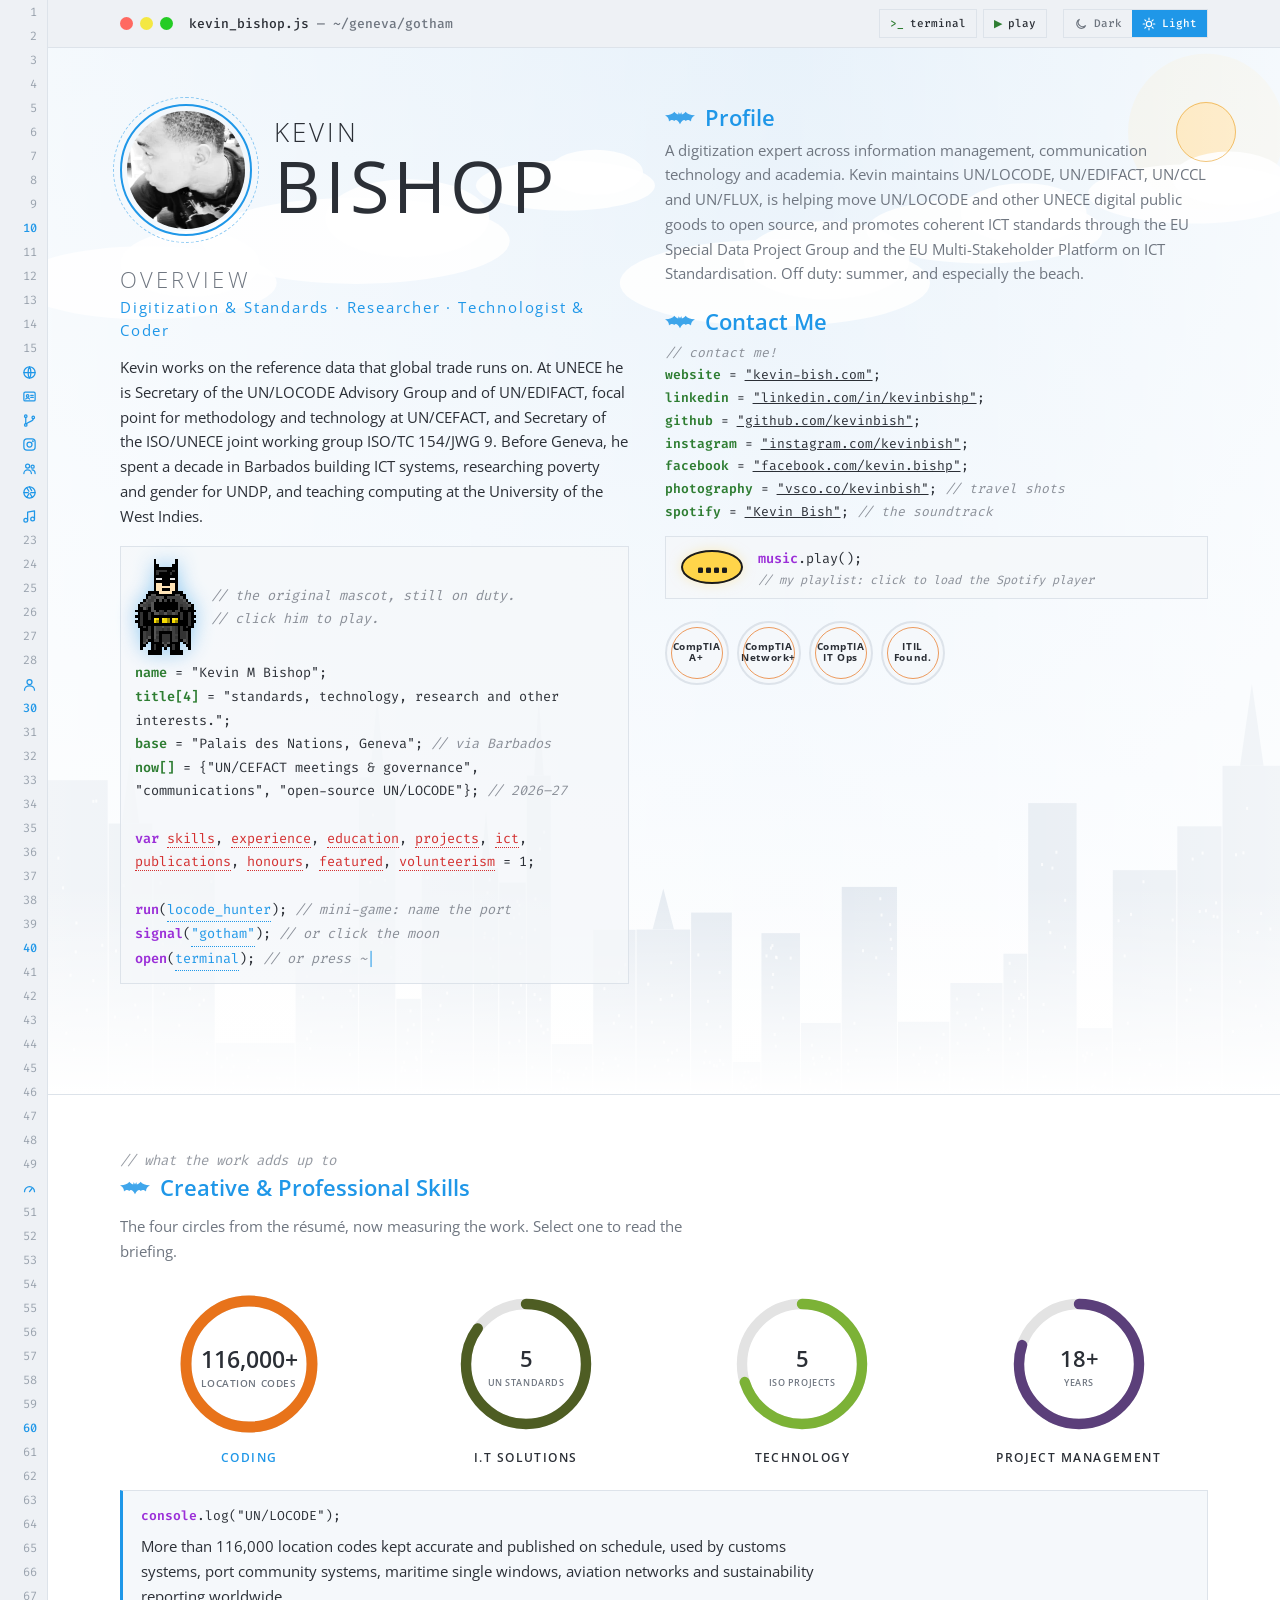
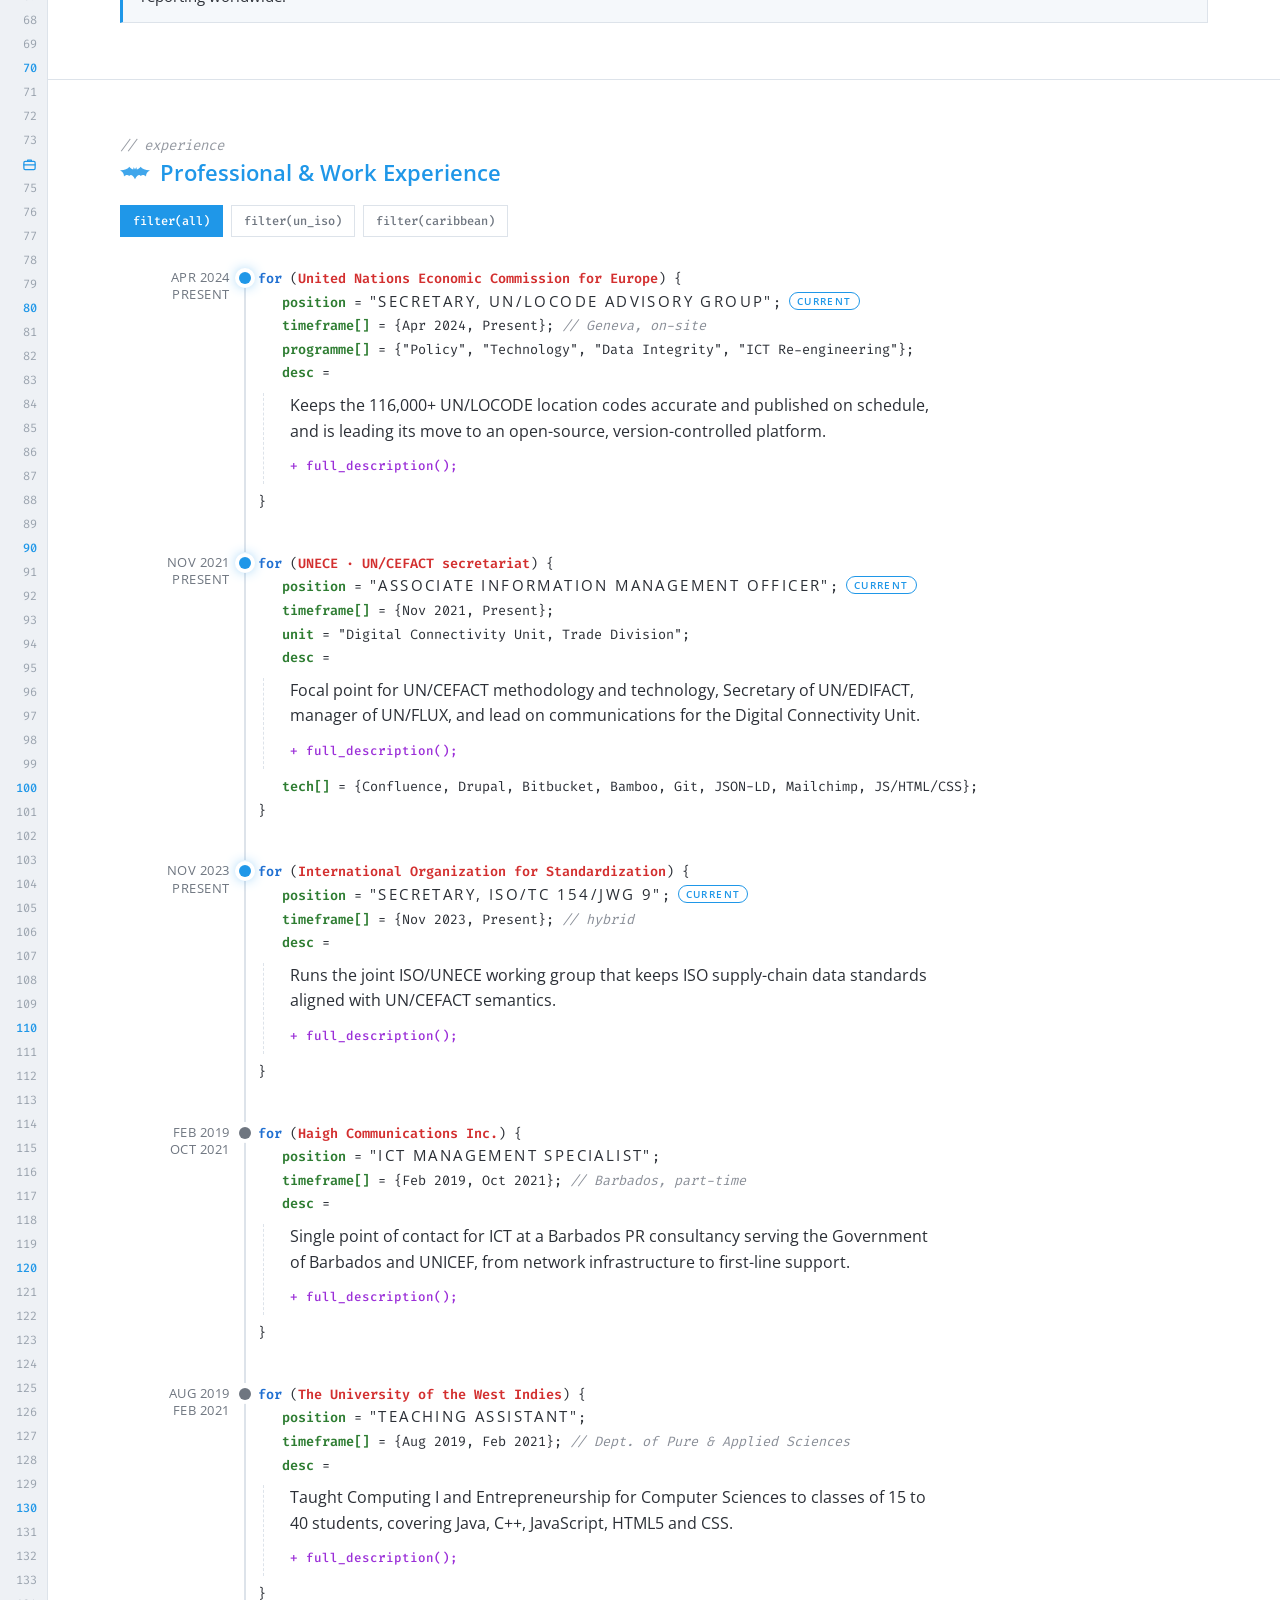
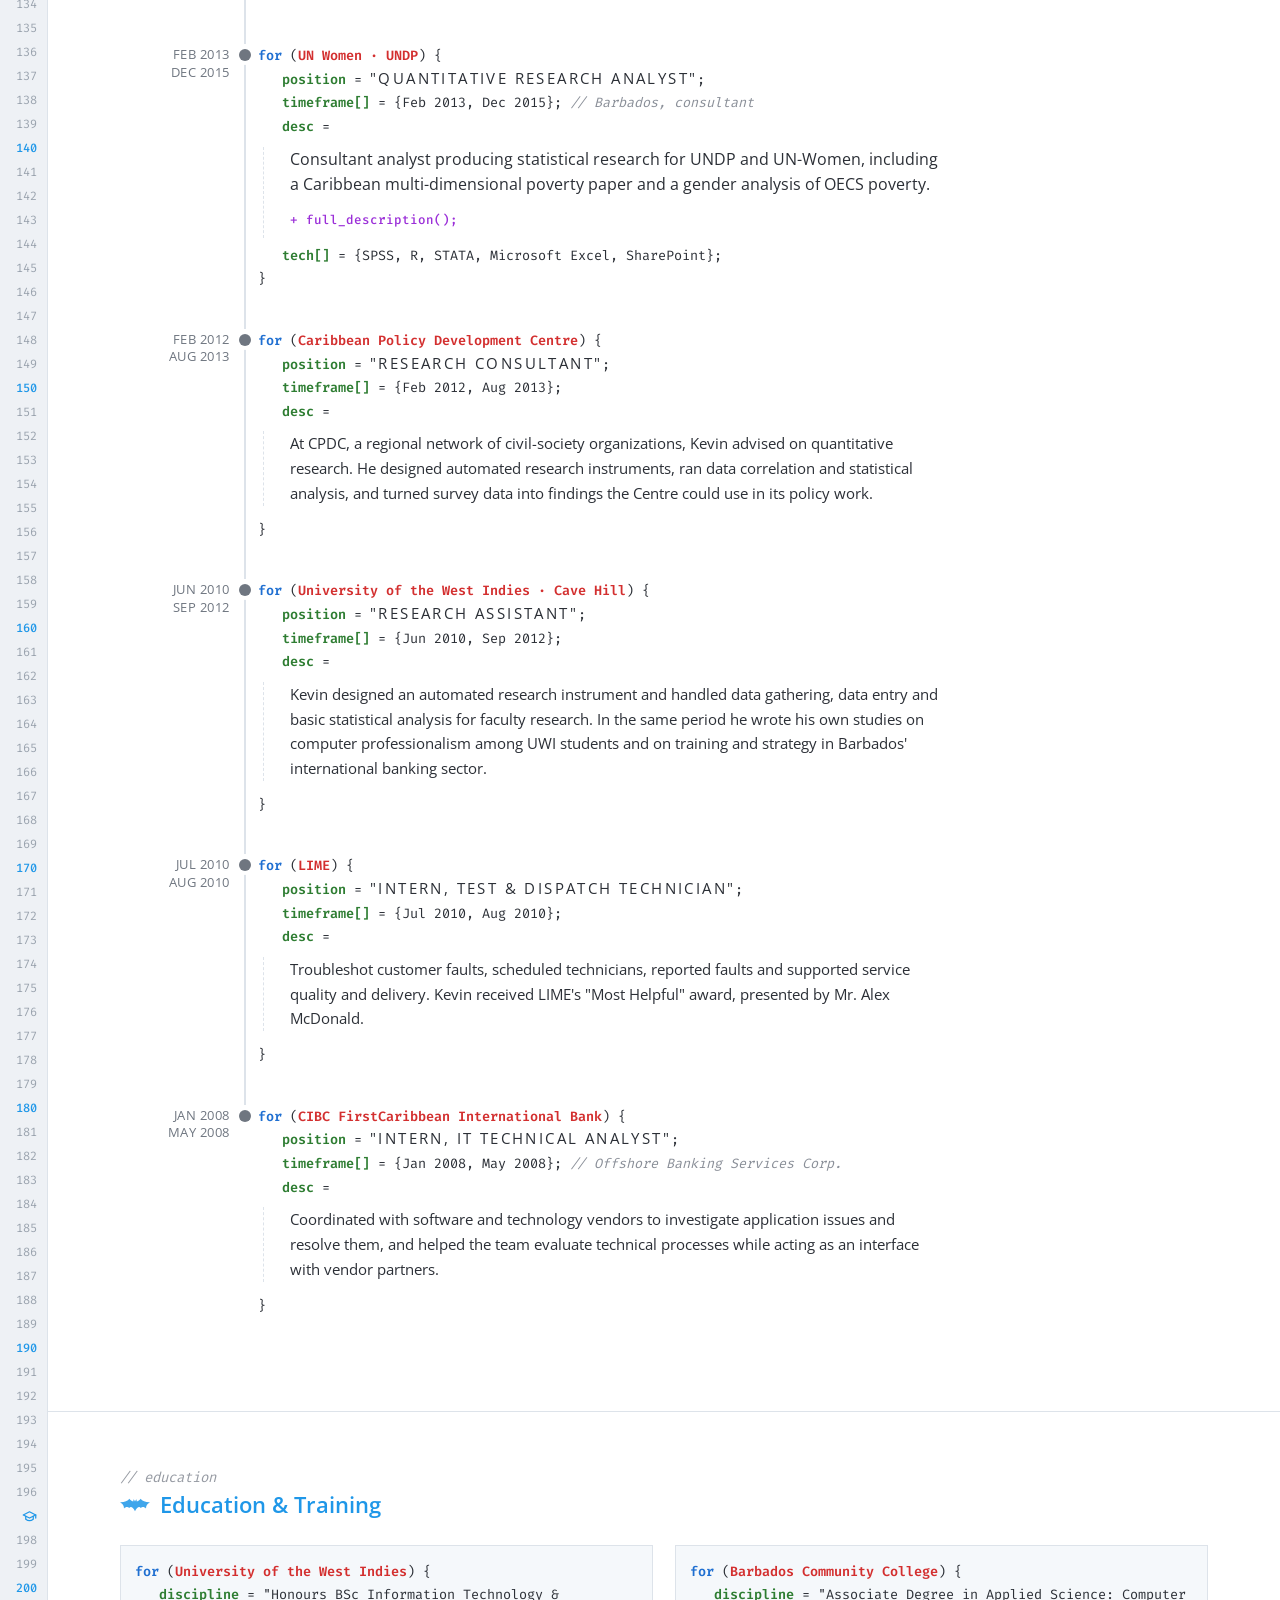
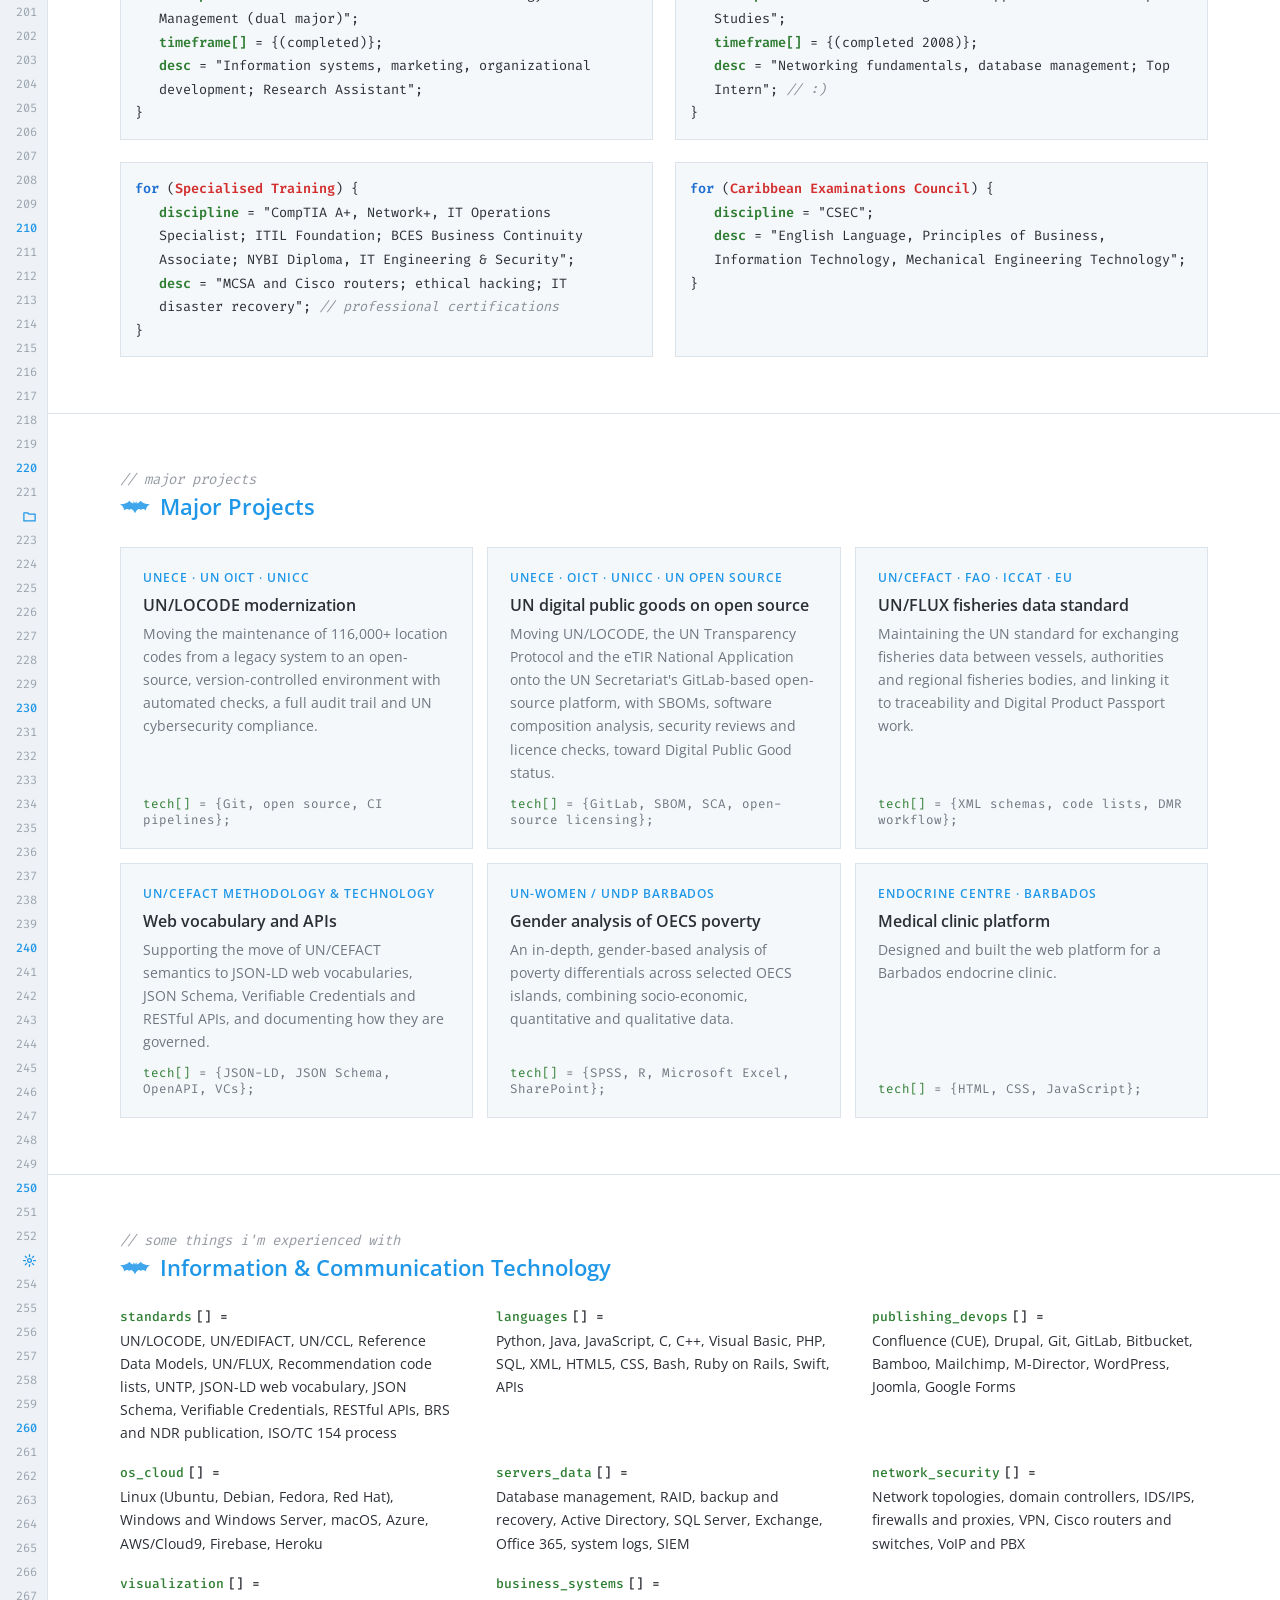
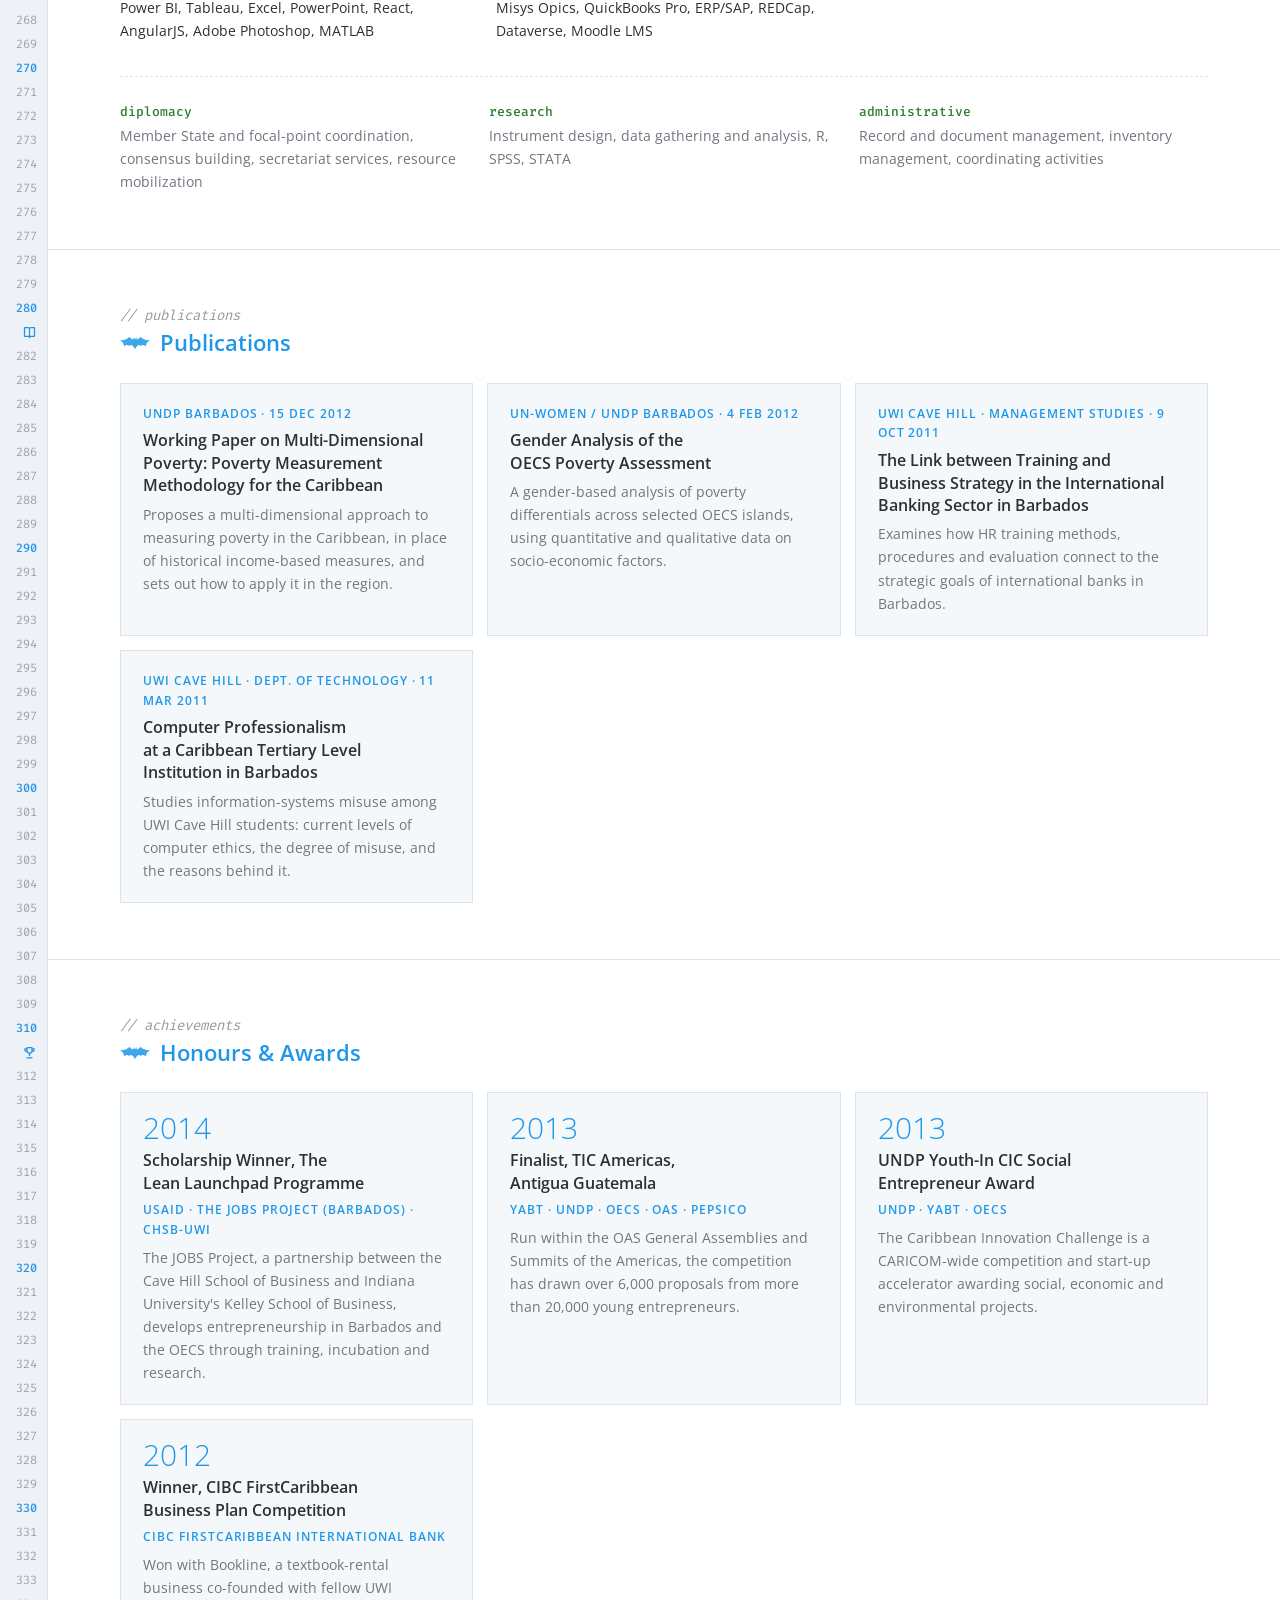
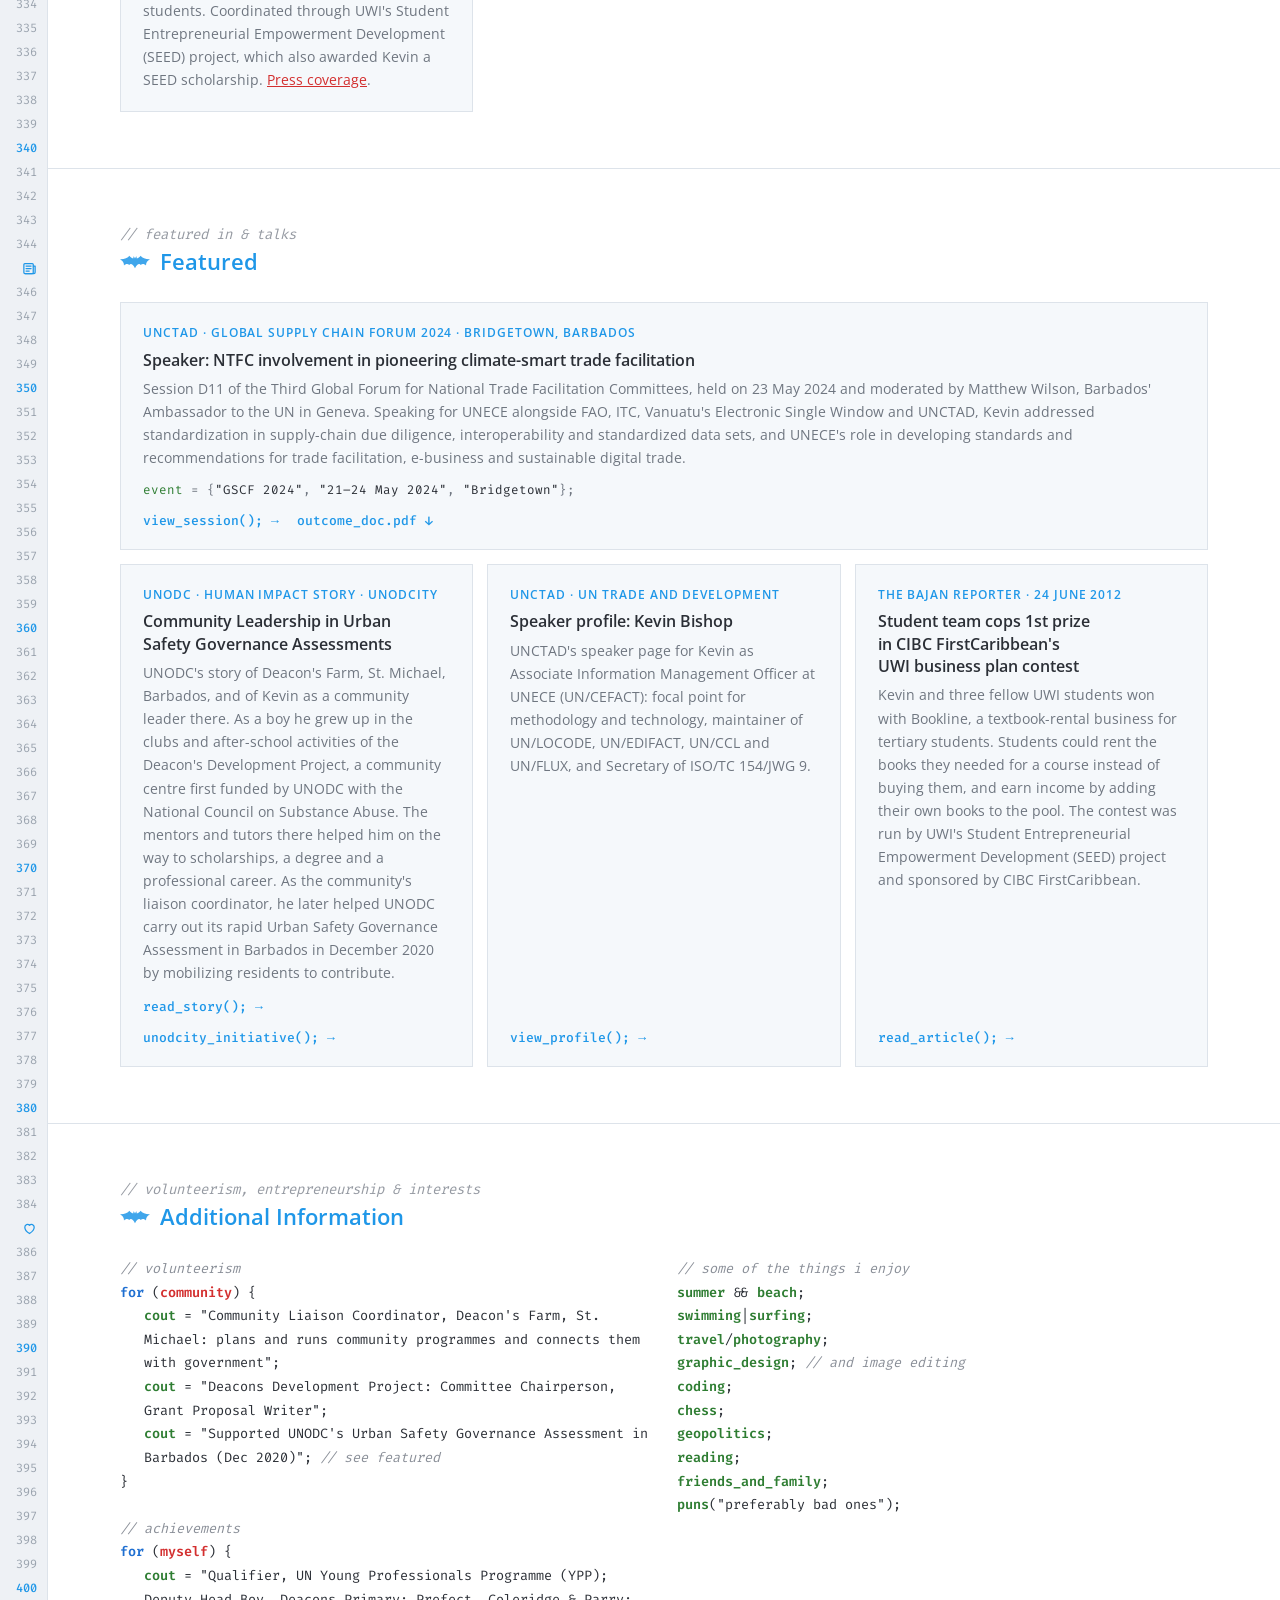
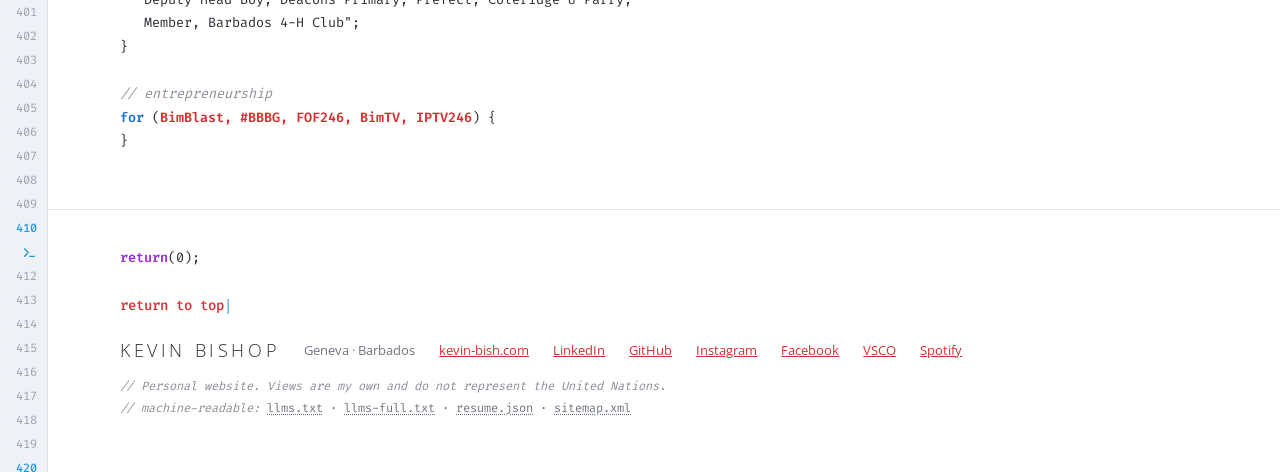
==== commit 3c24eceb: "Phone fixes, print stylesheet and no-JavaScript fallbacks - Grid columns use min(100%, Npx) so the p" ====
--- a/index.html
+++ b/index.html
@@ -395,6 +395,12 @@
   <link rel="preload" href="fonts/open-sans-latin.woff2" as="font" type="font/woff2" crossorigin>
   <link rel="preload" href="fonts/fira-code-latin.woff2" as="font" type="font/woff2" crossorigin>
   <link rel="stylesheet" href="css/style.css">
+  <noscript><style>
+    /* with scripts off: hide the controls that need them; the text, details toggles and links all still work */
+    .tools,.mode,#fs,#moon,.filters,.brief,.js-only,#toTop,.cursor,#gutter{display:none!important}
+    #skills .lede,.avatar .cm{display:none}
+    body{padding-left:0}
+  </style></noscript>
 </head>
 <body>
 <svg width="0" height="0" style="position:absolute" aria-hidden="true"><defs>
@@ -437,9 +443,9 @@
         <span class="l"> </span>
         <span class="l"><b class="kw">var</b> <a href="#skills">skills</a>, <a href="#experience">experience</a>, <a href="#education">education</a>, <a href="#projects">projects</a>, <a href="#ict">ict</a>, <a href="#publications">publications</a>, <a href="#honours">honours</a>, <a href="#featured">featured</a>, <a href="#additional">volunteerism</a> = 1;</span>
         <span class="l"> </span>
-        <span class="l"><b class="kw">run</b>(<button class="act" data-act="play">locode_hunter</button>); <span class="cm">// mini-game: name the port</span></span>
-        <span class="l"><b class="kw">signal</b>(<button class="act" data-act="signal">"gotham"</button>); <span class="cm">// or click the moon</span></span>
-        <span class="l"><b class="kw">open</b>(<button class="act" data-act="term">terminal</button>); <span class="cm">// or press ~</span><span class="cursor">|</span></span>
+        <span class="l js-only"><b class="kw">run</b>(<button class="act" data-act="play">locode_hunter</button>); <span class="cm">// mini-game: name the port</span></span>
+        <span class="l js-only"><b class="kw">signal</b>(<button class="act" data-act="signal">"gotham"</button>); <span class="cm">// or click the moon</span></span>
+        <span class="l js-only"><b class="kw">open</b>(<button class="act" data-act="term">terminal</button>); <span class="cm">// or press ~</span><span class="cursor">|</span></span>
       </div>
     </div>
     <aside class="side">
@@ -478,7 +484,14 @@
 <section id="skills"><div class="wrap">
   <h2><span class="cm">// what the work adds up to</span><svg data-gi="gauge"><use href="#bat"/></svg>Creative &amp; Professional Skills</h2>
   <p class="lede">The four circles from the résumé, now measuring the work. Select one to read the briefing.</p>
-  <div class="rings" id="rings"></div>
+  <div class="rings" id="rings">
+    <ul class="ring-list">
+      <li><b>116,000+ location codes.</b> More than 116,000 location codes kept accurate and published on schedule, used by customs systems, port community systems, maritime single windows, aviation networks and sustainability reporting worldwide.</li>
+      <li><b>5 UN standards.</b> UN/LOCODE, UN/EDIFACT, UN/CCL, UN/FLUX and the UN Recommendation code lists, maintained through Data Maintenance Requests submitted by experts worldwide.</li>
+      <li><b>5 ISO projects.</b> Five ISO projects, from the Trade Data Elements Directory and the Buy-Ship-Pay model to the DLT-based electronic bill of lading and the Digital Product Passport.</li>
+      <li><b>18+ years.</b> From IT intern at CIBC FirstCaribbean in 2008, through research for UNDP, teaching at UWI and ICT consulting in Barbados, to UN standards work in Geneva since 2021.</li>
+    </ul>
+  </div>
   <div class="brief" aria-live="polite">
     <div class="code"><span class="l"><b class="kw">console</b>.log(<span class="s" id="bK"></span>);</span></div>
     <p id="bP"></p>
--- a/css/style.css
+++ b/css/style.css
@@ -114,8 +114,8 @@
 .ring:hover svg,.ring[aria-pressed="true"] svg{transform:scale(1.05)}
 .ring .trk{fill:none;stroke:var(--track);stroke-width:9}
 .ring .arc{fill:none;stroke-width:9;stroke-linecap:round;transform:rotate(-90deg);transform-origin:50% 50%;transition:stroke-dashoffset 1.6s cubic-bezier(.2,.7,.2,1)}
-.ring .n{font:600 22px var(--sans);fill:var(--fg);font-variant-numeric:tabular-nums}
-.ring .u{font:600 8.5px var(--sans);letter-spacing:.12em;fill:var(--muted)}
+.ring .n{font:600 19px var(--sans);fill:var(--fg);font-variant-numeric:tabular-nums}
+.ring .u{font:600 8px var(--sans);letter-spacing:.06em;fill:var(--muted)}
 .ring .lbl{font:600 12px var(--sans);letter-spacing:.12em;text-transform:uppercase;text-align:center}
 .ring[aria-pressed="true"] .lbl{color:var(--head)}
 .brief{margin-top:24px;padding:14px 18px;border:1px solid var(--rule);border-left:3px solid var(--head);background:var(--panel);min-height:80px}
@@ -150,11 +150,11 @@
 .tl > li[hidden]{display:none!important}
 
 /* EDUCATION */
-.edu{display:grid;grid-template-columns:repeat(auto-fit,minmax(420px,1fr));gap:22px}
+.edu{display:grid;grid-template-columns:repeat(auto-fit,minmax(min(100%,420px),1fr));gap:22px}
 .edu .code{background:var(--panel);border:1px solid var(--rule);padding:14px;min-width:0}
 
 /* PROJECTS / PUBS / HONOURS */
-.cards{display:grid;grid-template-columns:repeat(auto-fit,minmax(300px,1fr));gap:14px}
+.cards{display:grid;grid-template-columns:repeat(auto-fit,minmax(min(100%,300px),1fr));gap:14px}
 .card{background:var(--panel);border:1px solid var(--rule);padding:20px 22px;display:flex;flex-direction:column;gap:6px;transition:border-color .25s,transform .25s;min-width:0}
 .card:hover{border-color:var(--dot);transform:translateY(-2px)}
 .card h3{margin:0;font:600 16px/1.4 var(--sans);text-wrap:balance}
@@ -170,16 +170,16 @@
 .card .tech{font:12.5px var(--mono);color:var(--muted);margin-top:auto;padding-top:6px}
 
 /* ICT */
-.ict{display:grid;grid-template-columns:repeat(auto-fit,minmax(300px,1fr));gap:20px 40px}
+.ict{display:grid;grid-template-columns:repeat(auto-fit,minmax(min(100%,300px),1fr));gap:20px 40px}
 .ict h3{margin:0 0 4px;font:500 13px var(--mono);color:var(--var)}
 .ict h3::after{content:"[] ="; color:var(--fg);margin-left:.5ch}
 .ict p{margin:0;font-size:14px}
-.mgmt{display:grid;grid-template-columns:repeat(auto-fit,minmax(240px,1fr));gap:20px;margin-top:34px;padding-top:26px;border-top:1px dashed var(--rule)}
+.mgmt{display:grid;grid-template-columns:repeat(auto-fit,minmax(min(100%,240px),1fr));gap:20px;margin-top:34px;padding-top:26px;border-top:1px dashed var(--rule)}
 .mgmt h3{margin:0 0 4px;font:500 13px var(--mono);color:var(--var)}
 .mgmt p{margin:0;color:var(--muted);font-size:14px}
 
 /* ADDITIONAL */
-.cols{display:grid;grid-template-columns:repeat(auto-fit,minmax(320px,1fr));gap:26px}
+.cols{display:grid;grid-template-columns:repeat(auto-fit,minmax(min(100%,320px),1fr));gap:26px}
 
 footer{padding-block:36px 56px}
 footer .code{margin-bottom:22px}
@@ -351,3 +351,42 @@
 .music.open .m-play{display:none}
 .m-close{display:inline-block;margin-right:14px;text-decoration:none}
 .m-frame a.m-close:hover{text-decoration:underline}
+
+/* phones: let the last-signal line wrap under the oval and label instead of breaking into three lines */
+@media (max-width:560px){
+  .stamp{flex-wrap:wrap;row-gap:8px}
+  .stamp a{flex:1 0 100%;font-size:19px;letter-spacing:.1em}
+}
+
+/* shown only until main.js replaces #rings with the animated circles (so also when scripts are off) */
+.ring-list{grid-column:1/-1;margin:0;padding-left:18px;max-width:75ch}
+.ring-list li{margin-bottom:10px}
+.ring-list b{color:var(--head)}
+
+/* PRINT / SAVE AS PDF: light theme, every section on paper, no controls */
+@page{margin:14mm 12mm}
+@media print{
+  :root,:root[data-theme]{--bg:#fff;--band:#fff;--panel:#f5f8fb;--rule:#cfd6de;--bar:#fff;--fg:#1f2329;--muted:#505762;--head:#1565a8;--dot:#1565a8;--track:#e3e3e3;
+    --kw:#7a1fb0;--loop:#1a56a8;--var:#1e6a24;--str:#1f2329;--cm:#5d636c;--init:#a82121;--ln:#777;color-scheme:light}
+  body{padding-left:0!important;font-size:10.5pt;line-height:1.45;background:#fff;color:var(--fg)}
+  .wrap{max-width:none}
+  #gutter,.bar,#sky,#moon,.sig-hint,.overlay,.term,.stamp,.music,.badges,.filters,.rings,.brief,#skills,.js-only,.avatar,.top-link,footer .code,footer .cursor,.cursor,noscript{display:none!important}
+  header{border-bottom:1px solid var(--rule);background:none}
+  .top{padding-block:6mm 8mm;gap:6mm 10mm}
+  .photo::after{display:none}
+  section{padding-block:7mm;scroll-margin-top:0;break-inside:auto}
+  h2{break-after:avoid;break-inside:avoid;font-size:15pt;margin-bottom:4mm}
+  .card,.edu .code,.ict > div,.mgmt > div,.tl .code,.std span{break-inside:avoid}
+  .desc p{orphans:3;widows:3}
+  .tl > li[hidden]{display:grid!important}
+  .desc summary{display:none}
+  .desc .sum{display:none}
+  .desc details,.desc details[open]{border-top:0;margin-top:0}
+  .cards,.ict{gap:3mm 6mm}
+  .card{border-color:var(--rule);transform:none}
+  .card:hover{transform:none}
+  .code{font-size:9.5pt}
+  a{color:inherit}
+  .machine a,footer a{text-decoration:none}
+  .machine a::after{content:" (" attr(href) ")";color:var(--muted)}
+}
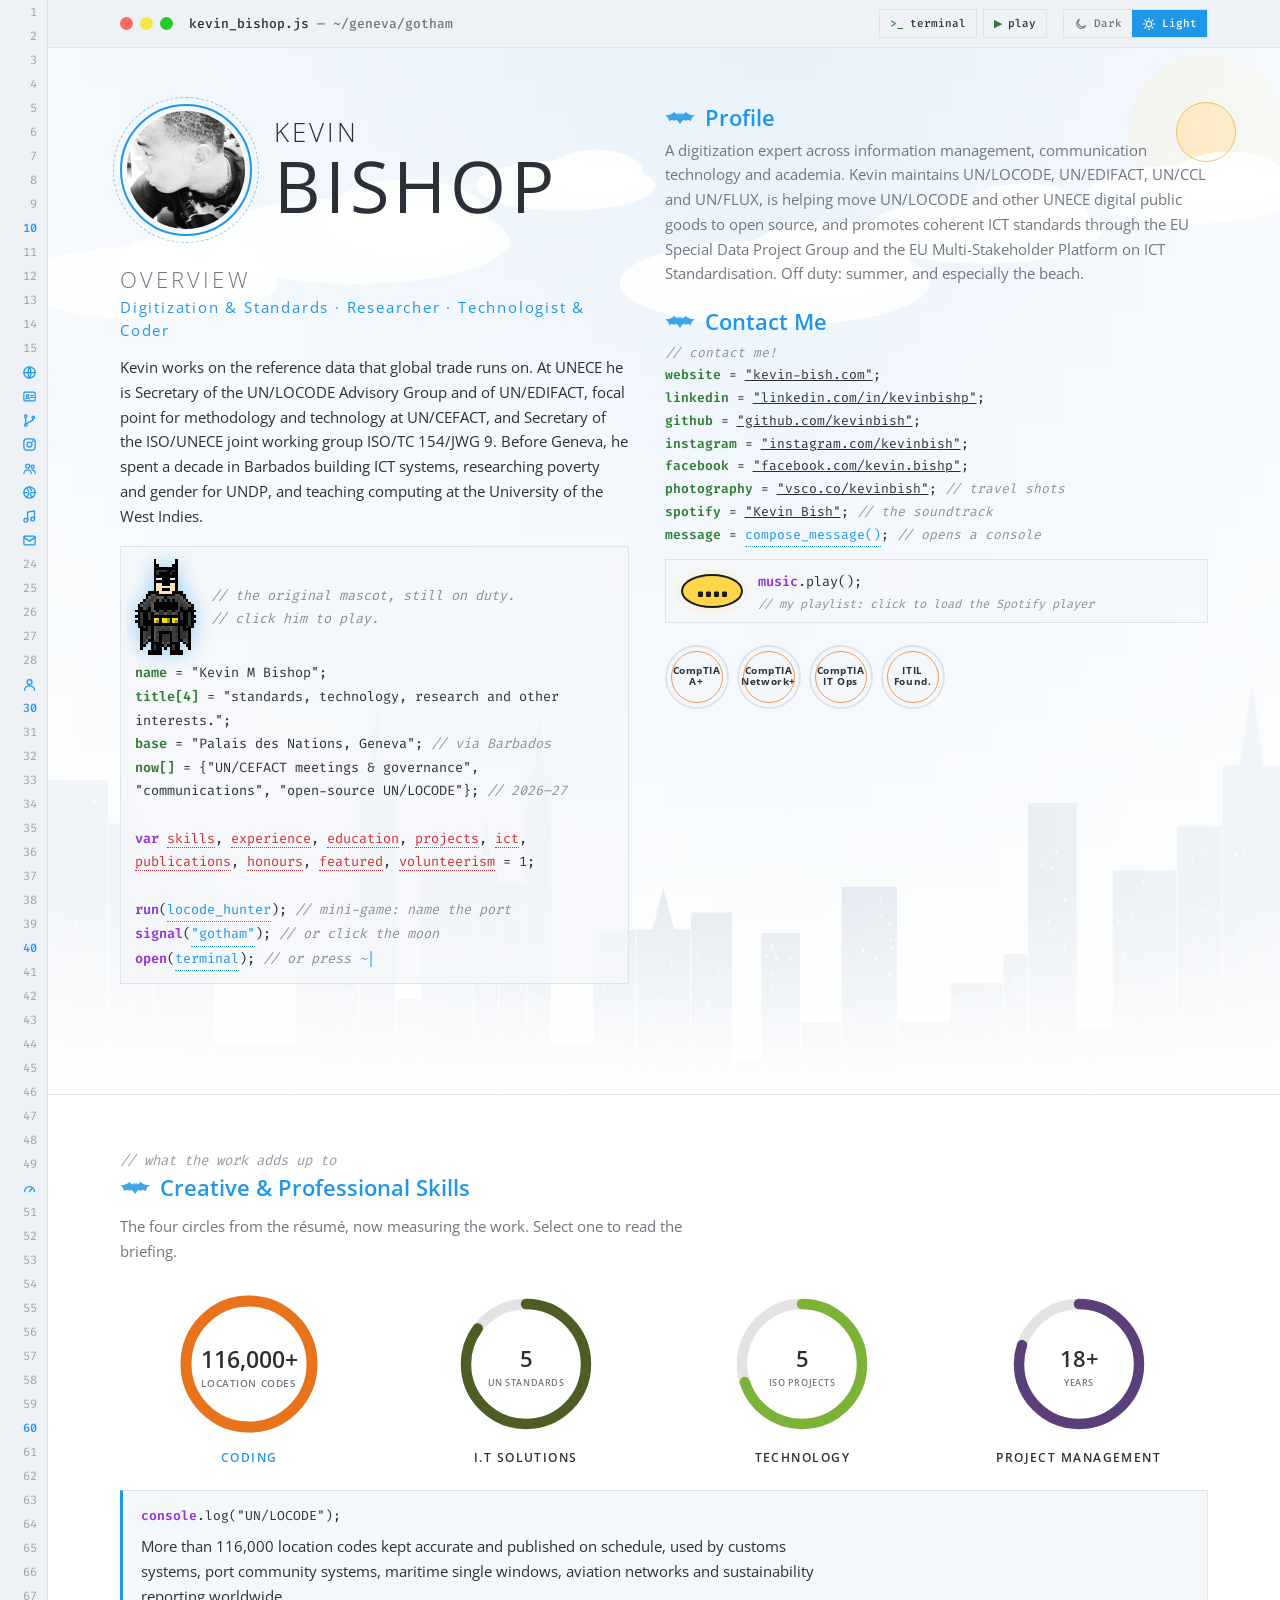
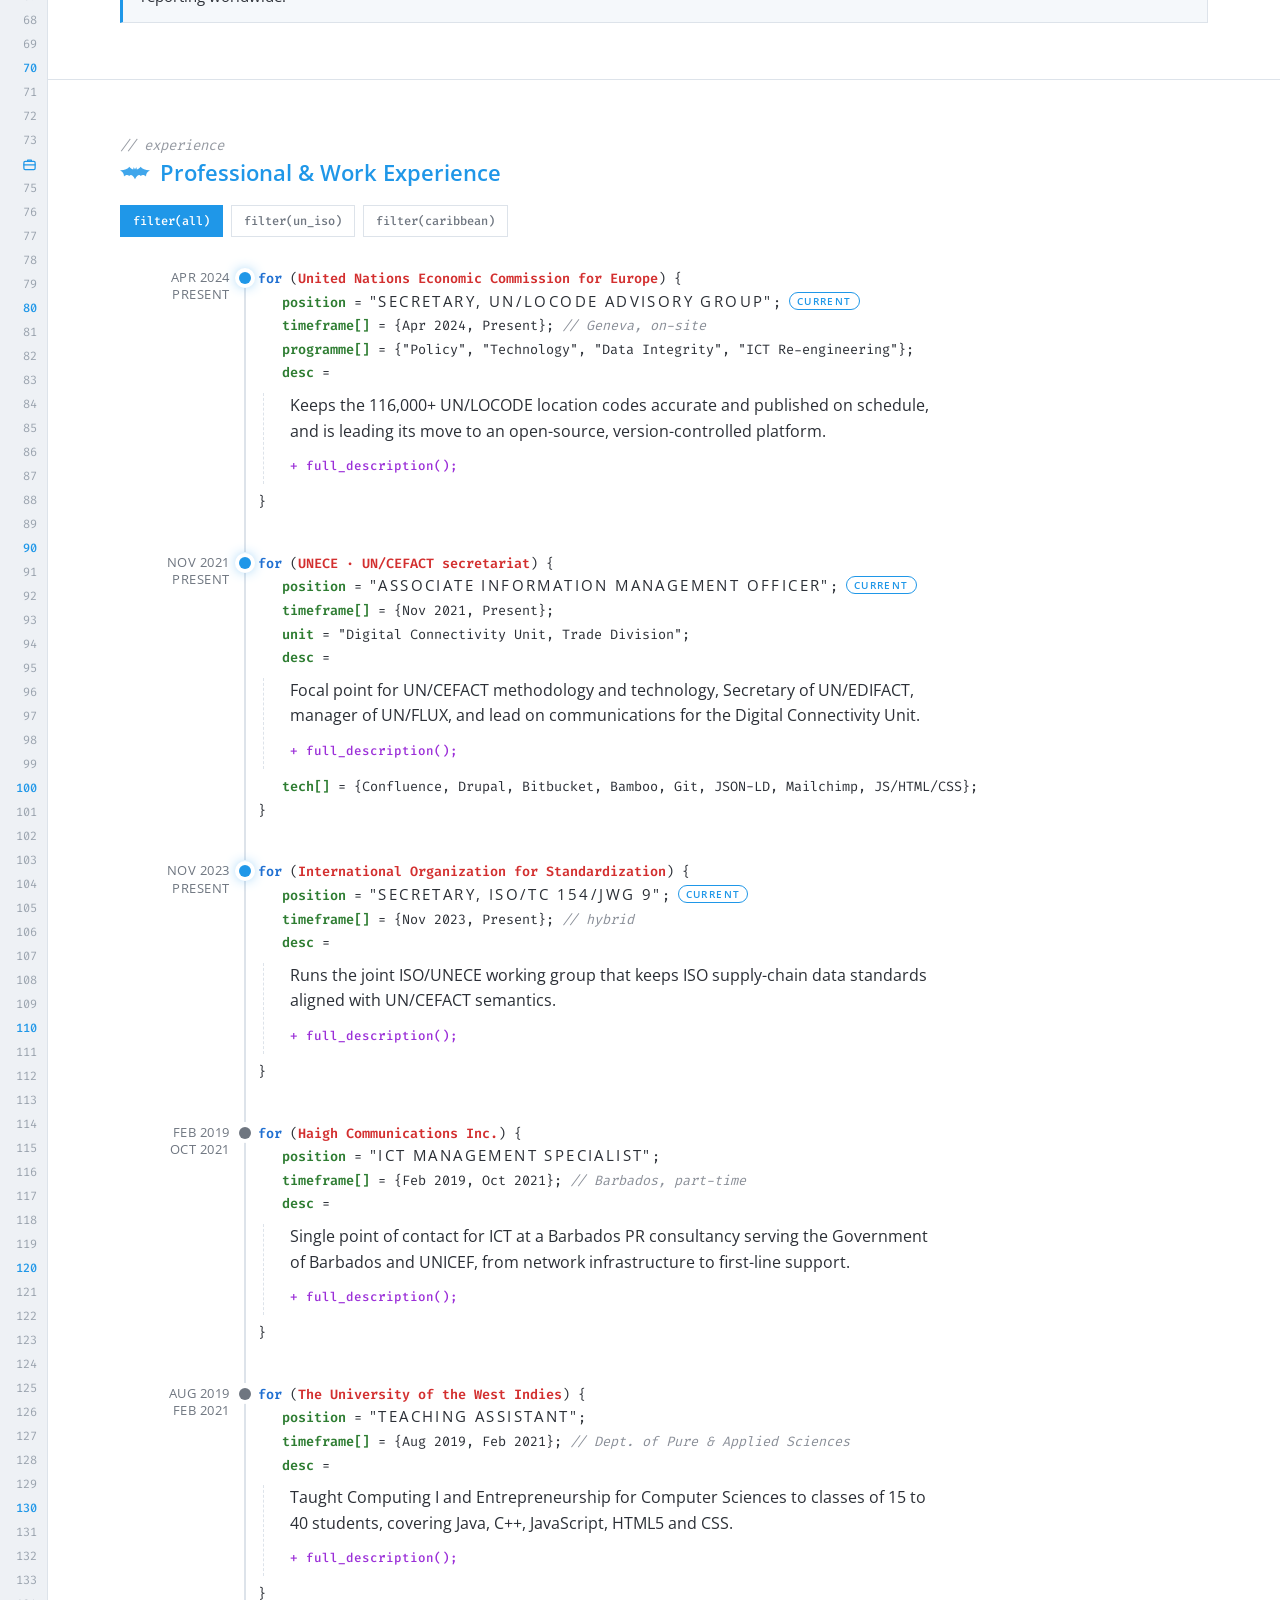
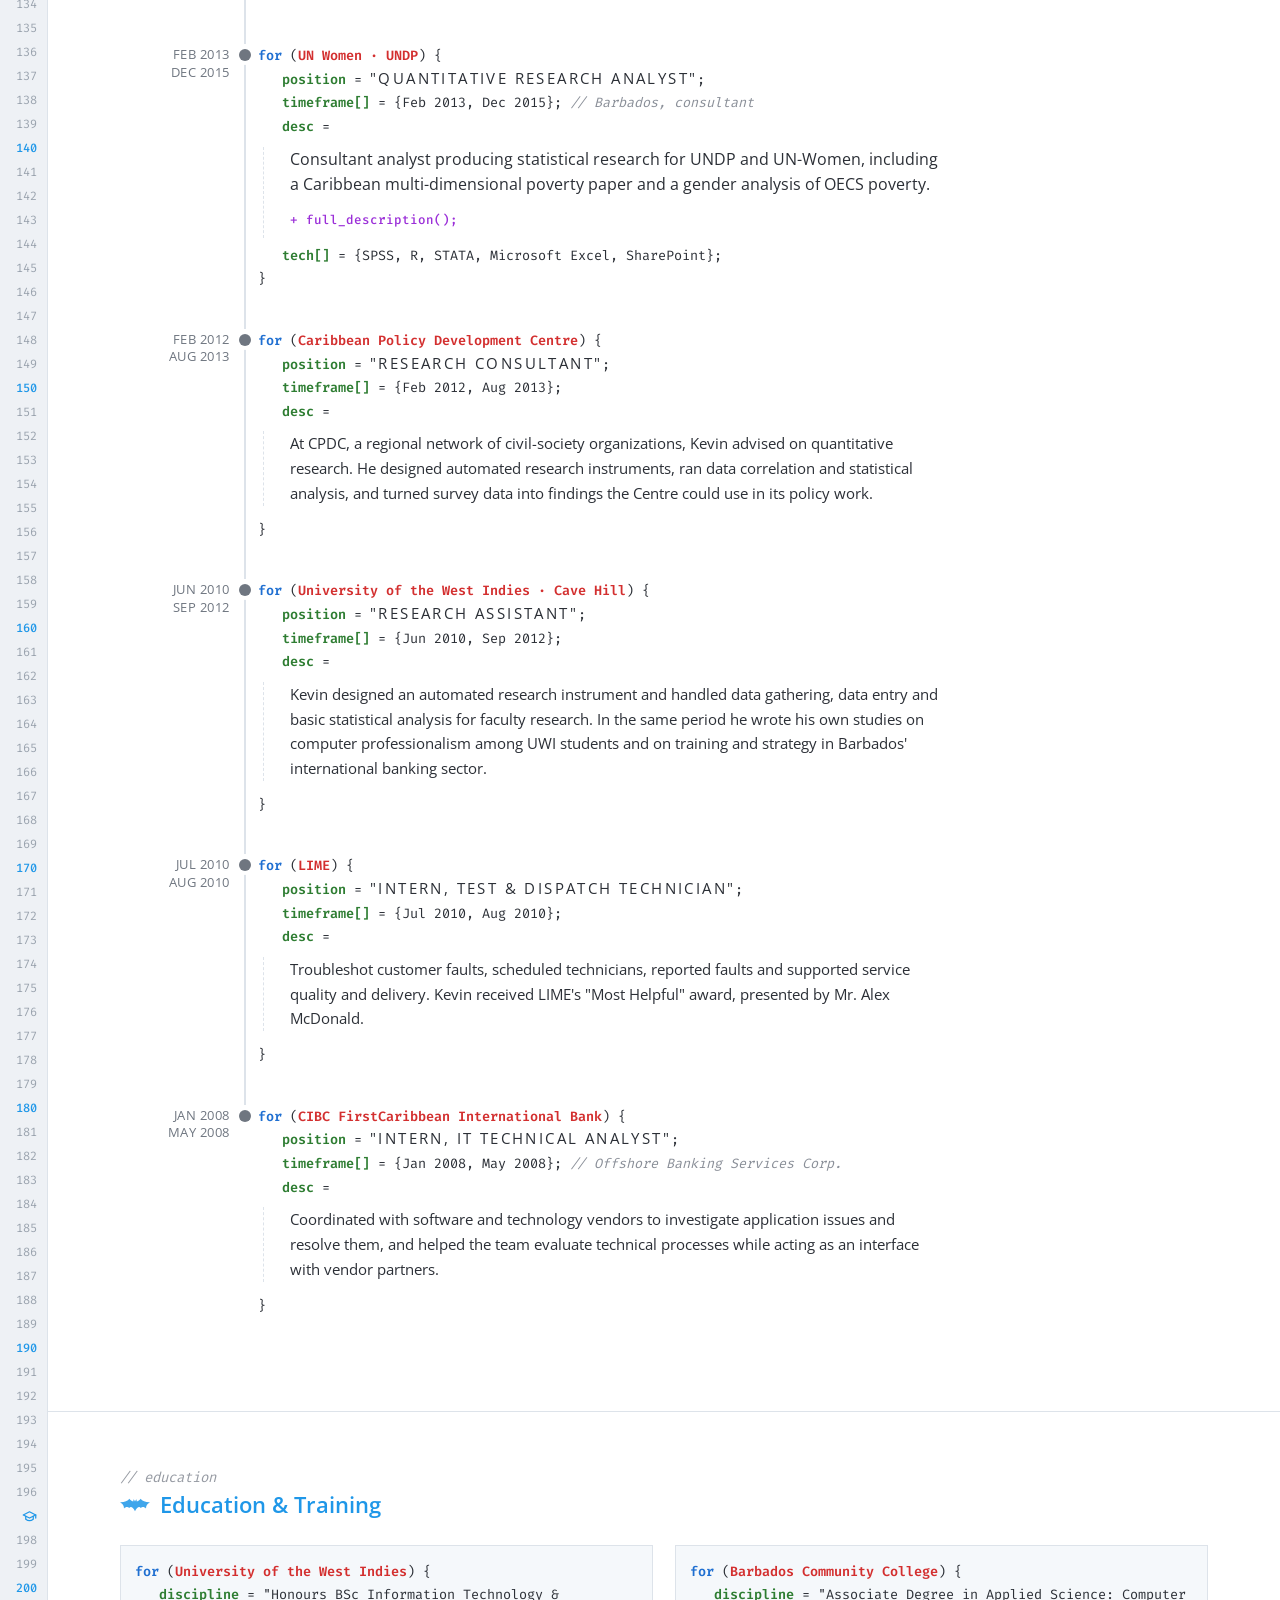
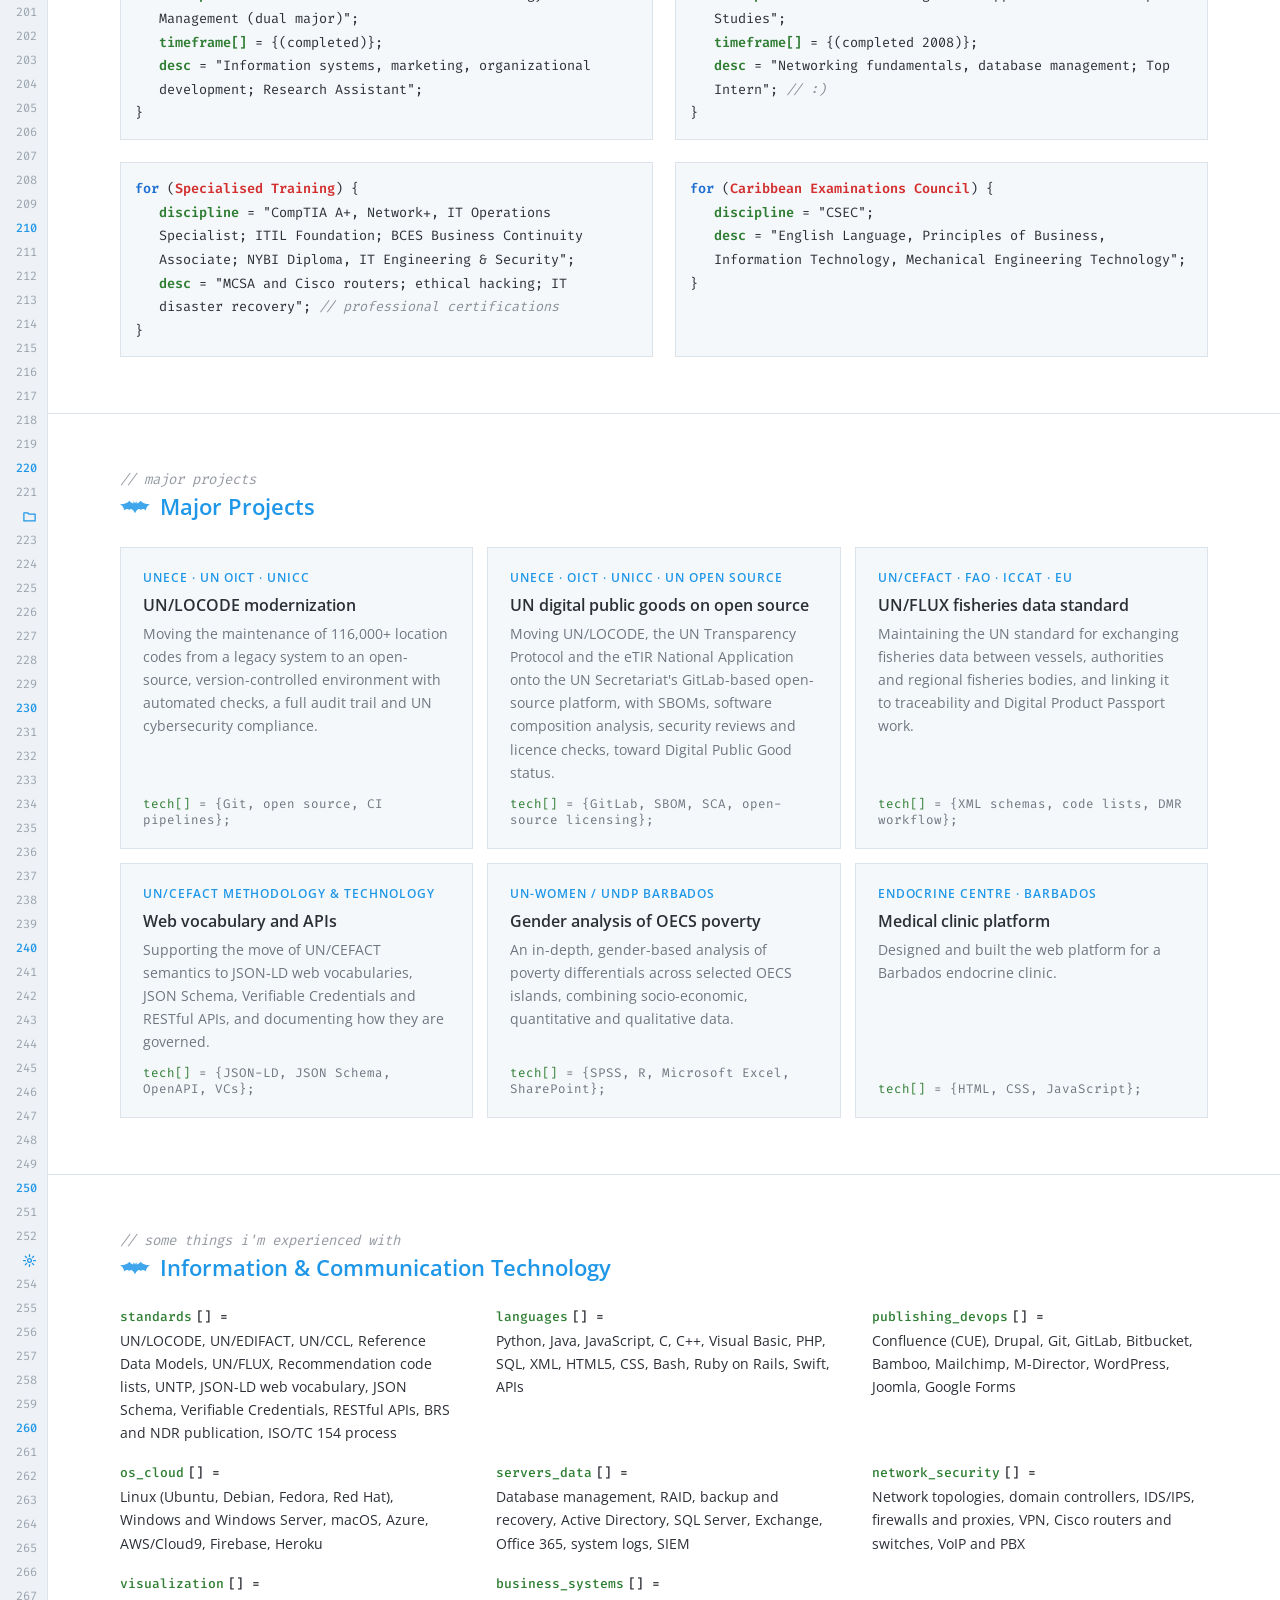
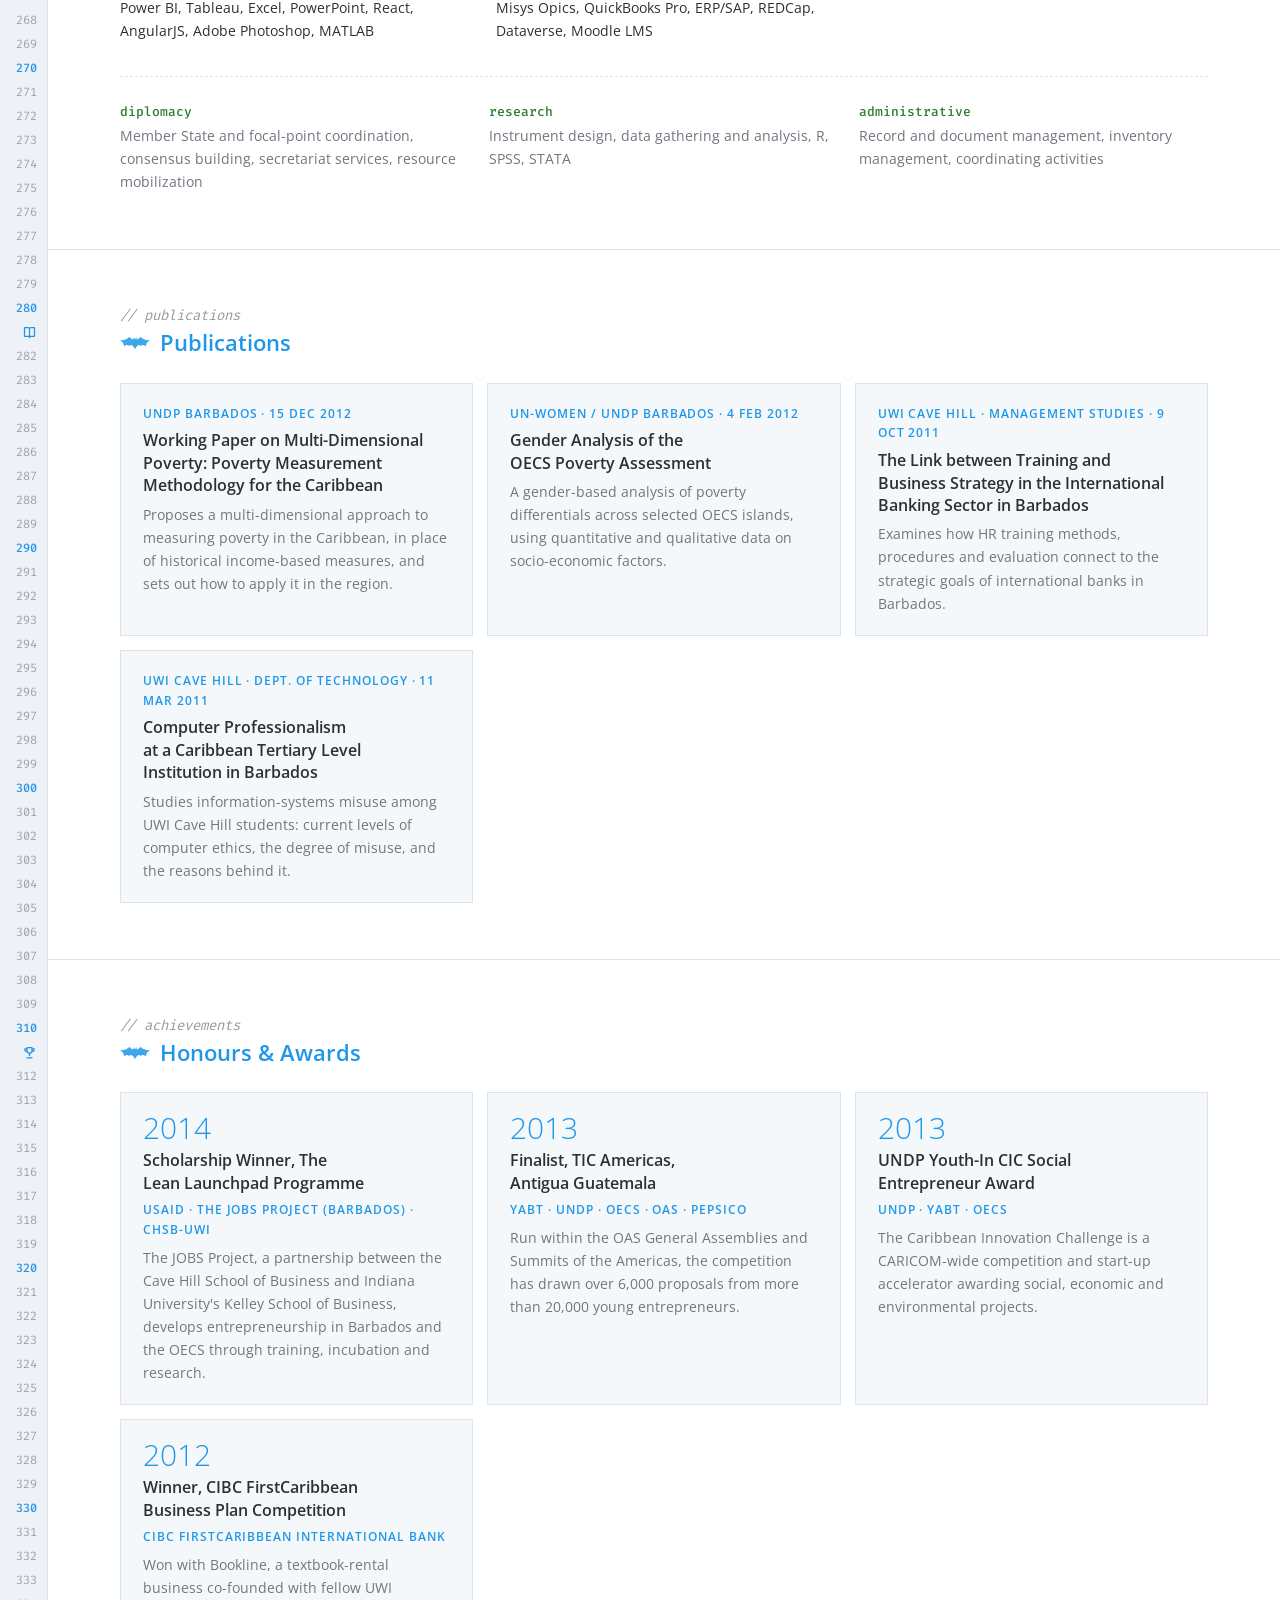
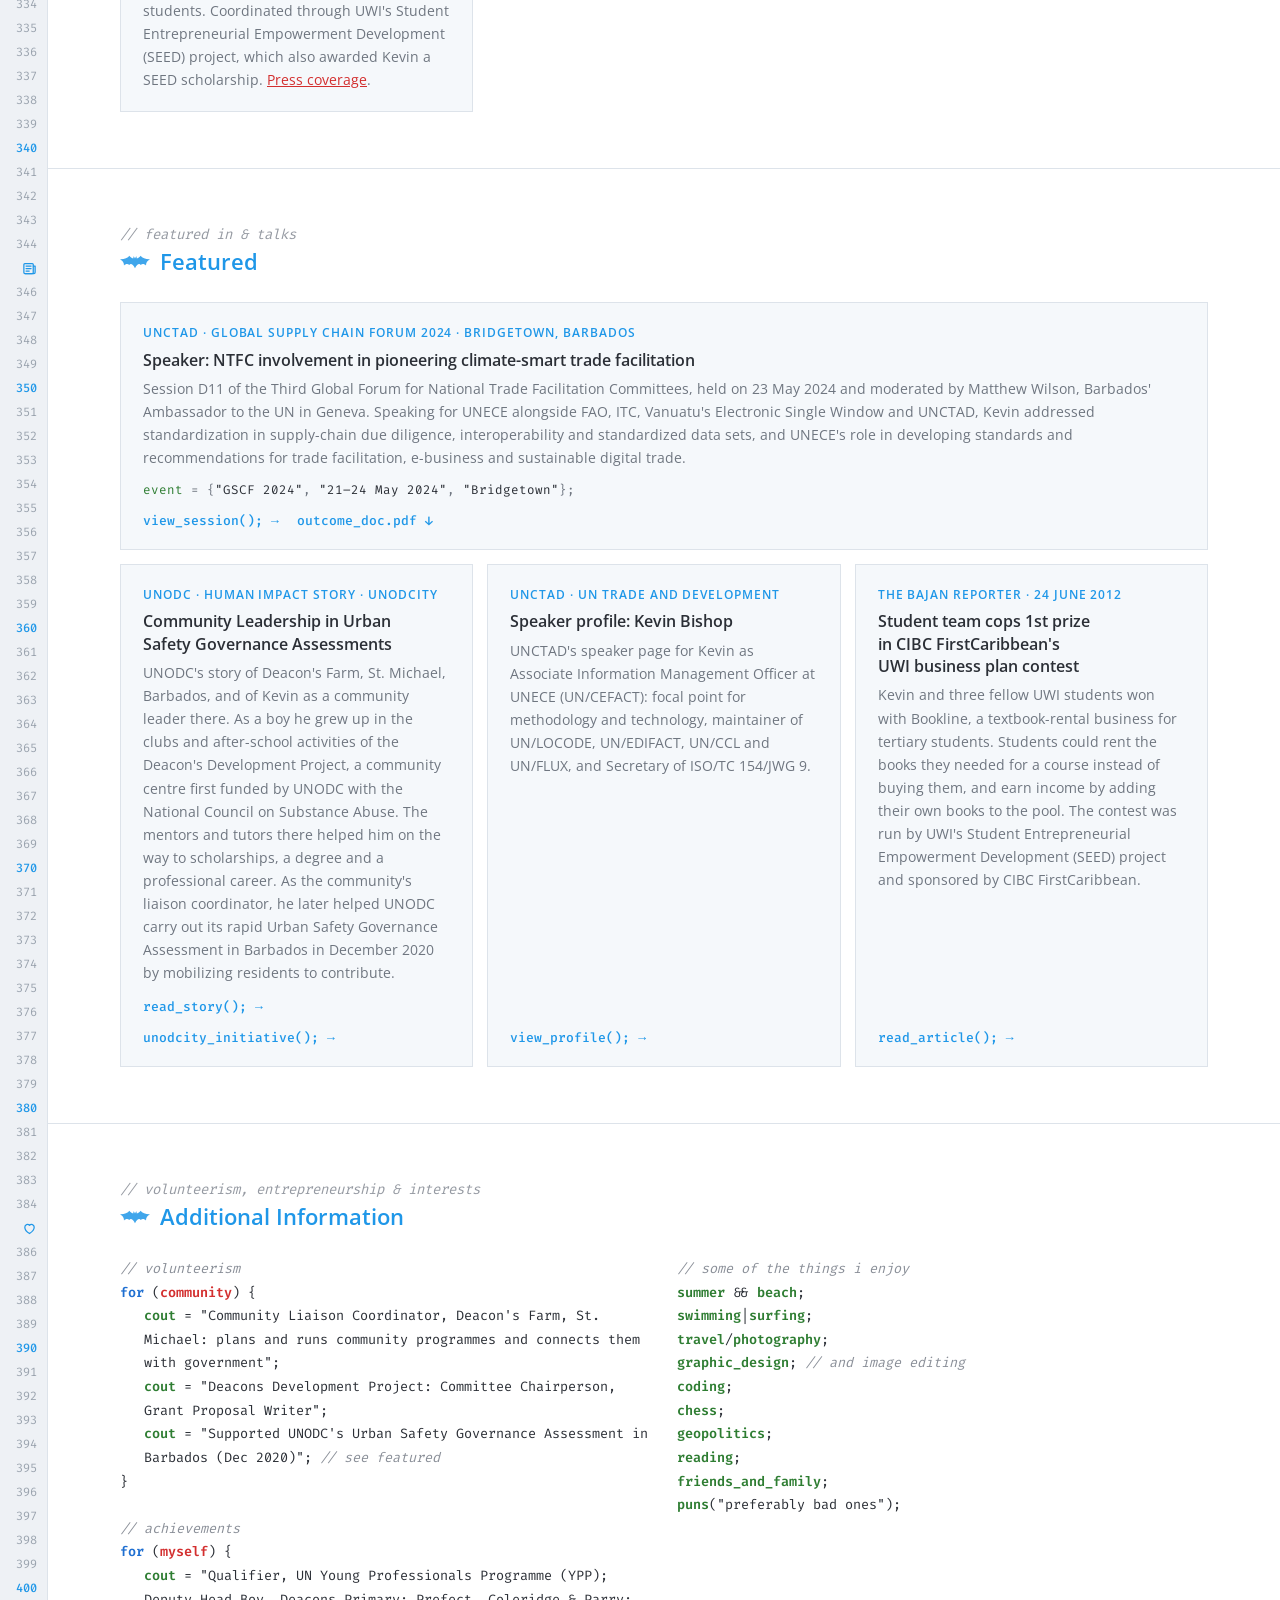
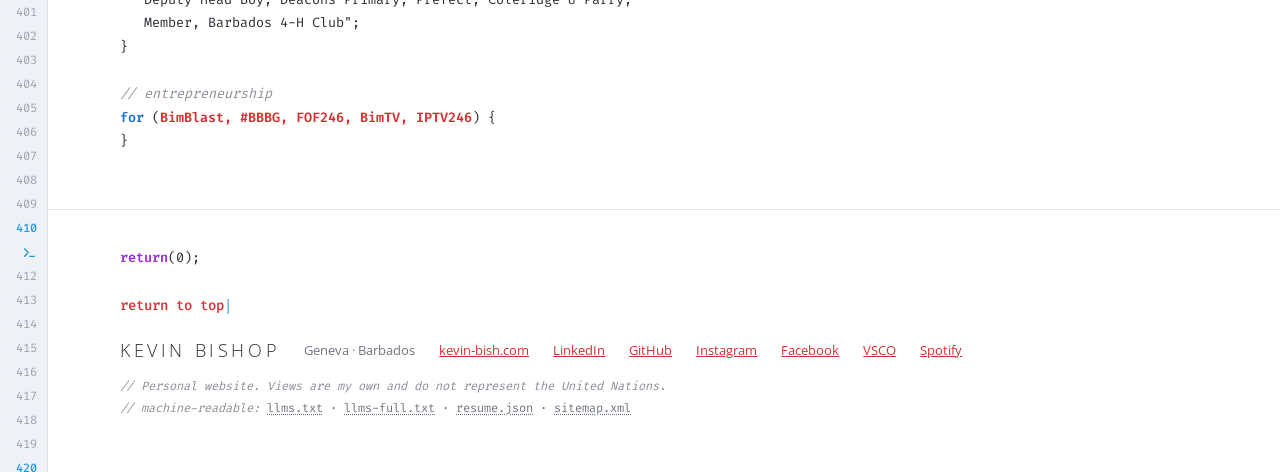
==== commit dd798796: "Add compose_message(): a Batman-style console that builds a ready-to-send email - New console window" ====
--- a/index.html
+++ b/index.html
@@ -464,6 +464,7 @@
           <span class="l" data-gi="people"><b class="v">facebook</b> = <a class="s" href="https://www.facebook.com/kevin.bishp/">"facebook.com/kevin.bishp"</a>;</span>
           <span class="l" data-gi="aperture"><b class="v">photography</b> = <a class="s" href="https://vsco.co/kevinbish/gallery">"vsco.co/kevinbish"</a>; <span class="cm">// travel shots</span></span>
           <span class="l" data-gi="music"><b class="v">spotify</b> = <a class="s" href="https://open.spotify.com/user/1212889341">"Kevin Bish"</a>; <span class="cm">// the soundtrack</span></span>
+          <span class="l js-only" data-gi="mail"><b class="v">message</b> = <button class="act" data-act="mail">compose_message()</button>; <span class="cm">// opens a console</span></span>
         </div>
         <div class="music" id="music" data-profile="https://open.spotify.com/user/1212889341" data-embed="https://open.spotify.com/embed/playlist/6jldxWiTkq4IpYxr8t6qOO?utm_source=generator&amp;theme=0" data-open="https://open.spotify.com/playlist/6jldxWiTkq4IpYxr8t6qOO">
           <a class="m-play" href="https://open.spotify.com/user/1212889341" target="_blank" rel="noopener" title="Open my Spotify profile (nothing loads from Spotify until you click)">
@@ -915,6 +916,35 @@
   </div>
 </div>
 
+<!-- COMPOSE MESSAGE -->
+<div class="overlay" id="mail" hidden role="dialog" aria-modal="true" aria-labelledby="mTitle">
+  <div class="win mail">
+    <div class="win-bar">
+      <div class="lights"><button class="r" id="mClose" data-g="×" aria-label="Close message window" title="Close"></button><span class="y"></span><span class="gdot"></span></div>
+      <span class="win-title" id="mTitle">batcomputer — compose_message()</span>
+    </div>
+    <form class="win-body" id="mForm" novalidate autocomplete="off">
+      <div id="mCompose">
+        <svg class="sigoval" id="mOval" viewBox="0 0 64 36" aria-hidden="true"><ellipse cx="32" cy="18" rx="30" ry="16"/><use href="#bat" x="12" y="6" width="40" height="17"/></svg>
+        <div class="code"><span class="l cm">// send a signal to Kevin (Geneva, via Gotham).</span><span class="l cm">// it opens a ready-to-send email in your mail app.</span><span class="l"><b class="kw">const</b> <b class="v">message</b> = {</span></div>
+        <label class="mrow"><span class="mk">name:</span><input id="mName" name="name" type="text" maxlength="80" autocomplete="name" required aria-describedby="mErr"></label>
+        <label class="mrow"><span class="mk">reply_to:</span><input id="mEmail" name="email" type="email" maxlength="120" autocomplete="email" placeholder="optional"></label>
+        <label class="mrow"><span class="mk">subject:</span><input id="mSubject" name="subject" type="text" maxlength="120" placeholder="optional"></label>
+        <label class="mrow col"><span class="mk">body:</span><textarea id="mBody" name="body" rows="6" maxlength="1200" required aria-describedby="mErr"></textarea></label>
+        <input class="trap" id="mTrap" name="website" type="text" tabindex="-1" autocomplete="off" aria-hidden="true">
+        <div class="code"><span class="l">};</span></div>
+        <p class="m-err" id="mErr" role="alert"></p>
+        <div class="g-row"><button class="g-btn" type="submit">send_signal();</button><button class="g-btn ghost" type="button" id="mCancel">cancel();</button></div>
+      </div>
+      <div id="mSent" hidden>
+        <div class="code m-log" id="mLog" aria-live="polite"></div>
+        <div class="g-row" id="mAfter" hidden><button class="g-btn" type="button" id="mCopyMsg">copy_message();</button><button class="g-btn ghost" type="button" id="mCopyTo">copy_address();</button><button class="g-btn ghost" type="button" id="mDone">close();</button></div>
+        <p class="g-copied" id="mCopied" aria-live="polite"></p>
+      </div>
+    </form>
+  </div>
+</div>
+
 <!-- TERMINAL -->
 <div class="term" id="term" hidden role="dialog" aria-modal="false" aria-label="Terminal">
   <div class="term-grip" id="tGrip" title="Drag to resize" aria-hidden="true"></div>
--- a/css/style.css
+++ b/css/style.css
@@ -390,3 +390,26 @@
   .machine a,footer a{text-decoration:none}
   .machine a::after{content:" (" attr(href) ")";color:var(--muted)}
 }
+
+/* compose_message(): a console window that builds a ready-to-send email */
+.lights span.gdot{background:var(--tl-g)}
+.win.mail{max-width:640px}
+.mail .win-body{position:relative}
+.sigoval{position:absolute;right:22px;top:20px;width:64px;height:36px;overflow:visible;filter:drop-shadow(0 0 7px rgba(255,226,140,.5))}
+.sigoval ellipse{fill:#ffd54a;stroke:#1b1b1b;stroke-width:2}
+.sigoval use{fill:#1b1b1b}
+.mail.sending .sigoval{animation:beam 1.1s ease-in-out infinite}
+.mrow{display:flex;align-items:baseline;gap:10px;margin:8px 0 8px 3ch;font:13.5px/1.7 var(--mono)}
+.mrow.col{flex-direction:column;align-items:stretch;gap:2px}
+.mk{color:var(--var);flex:none;min-width:9ch}
+.mrow input,.mrow textarea{flex:1;min-width:0;font:inherit;color:var(--str);background:transparent;border:0;border-bottom:1px dashed var(--rule);padding:3px 2px;border-radius:0;outline:0;caret-color:var(--head)}
+.mrow textarea{border:1px dashed var(--rule);padding:8px;resize:vertical;min-height:7em;margin-left:0}
+.mrow input:focus,.mrow textarea:focus{border-color:var(--head)}
+.mrow input::placeholder{color:var(--cm);font-style:italic}
+.trap{position:absolute!important;left:-9999px;width:1px;height:1px;opacity:0;pointer-events:none}
+.m-err{min-height:1.5em;margin:8px 0 0 3ch;font:12.5px var(--mono);color:var(--init)}
+.m-log{min-height:6em;font-size:13px;white-space:pre-wrap}
+.m-log .ok{color:var(--var)}.m-log .hl{color:var(--head)}
+@media (max-width:560px){.sigoval{display:none}.mrow{margin-left:0;flex-direction:column;align-items:stretch;gap:0}.m-err{margin-left:0}}
+#mCompose .code .cm{padding-right:80px}
+@media (max-width:560px){#mCompose .code .cm{padding-right:0}}
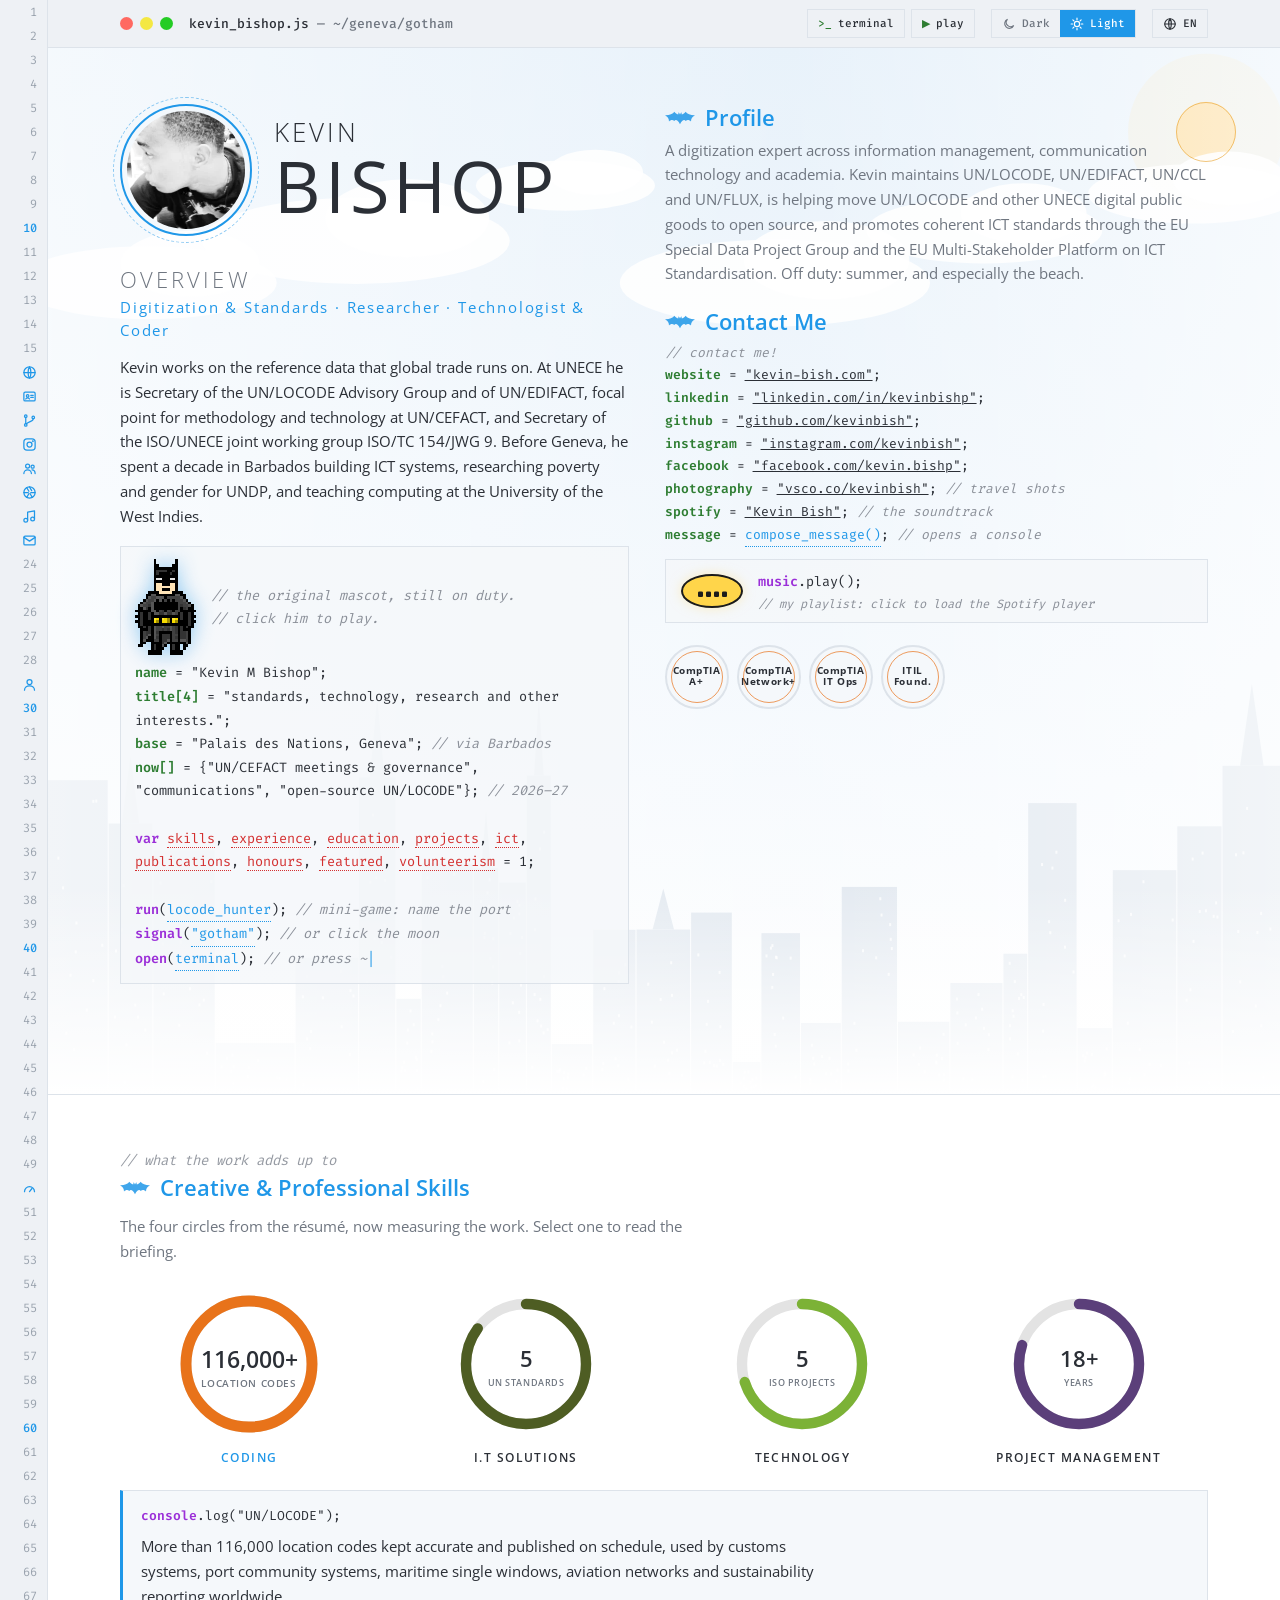
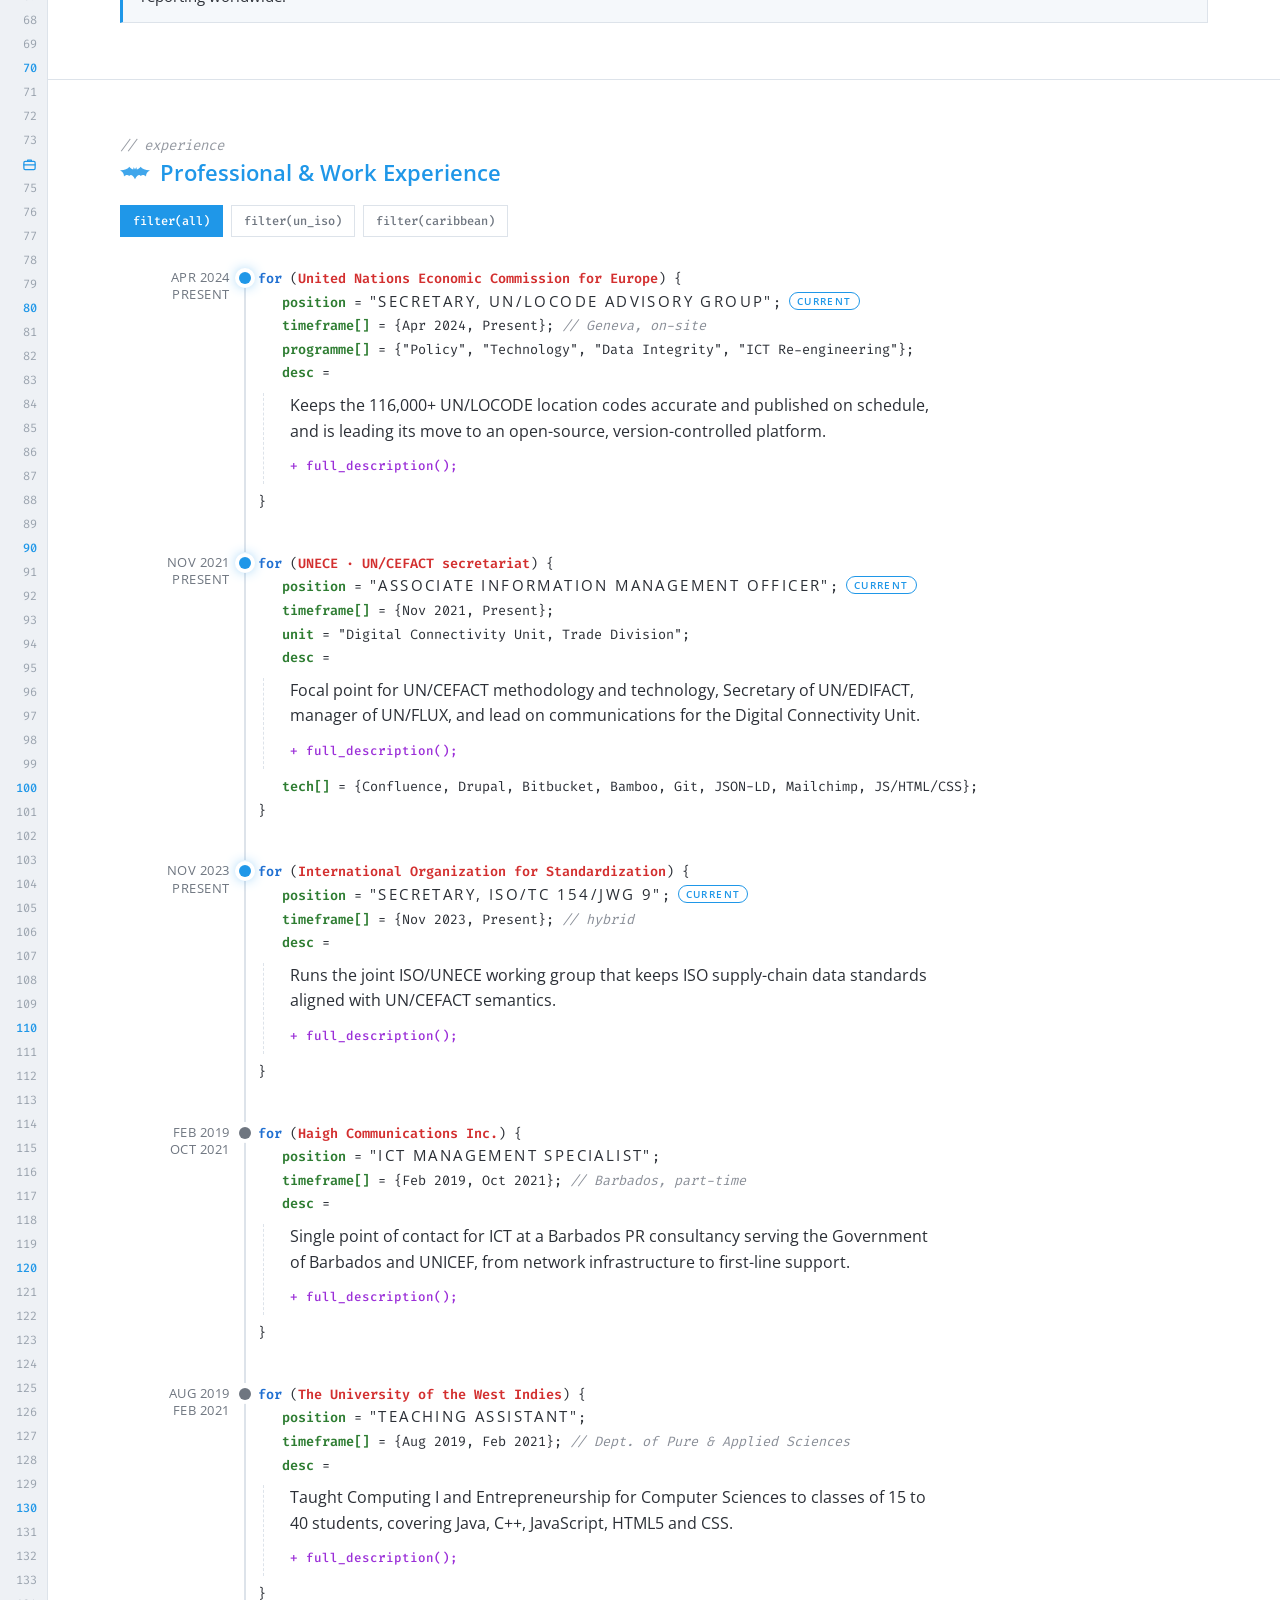
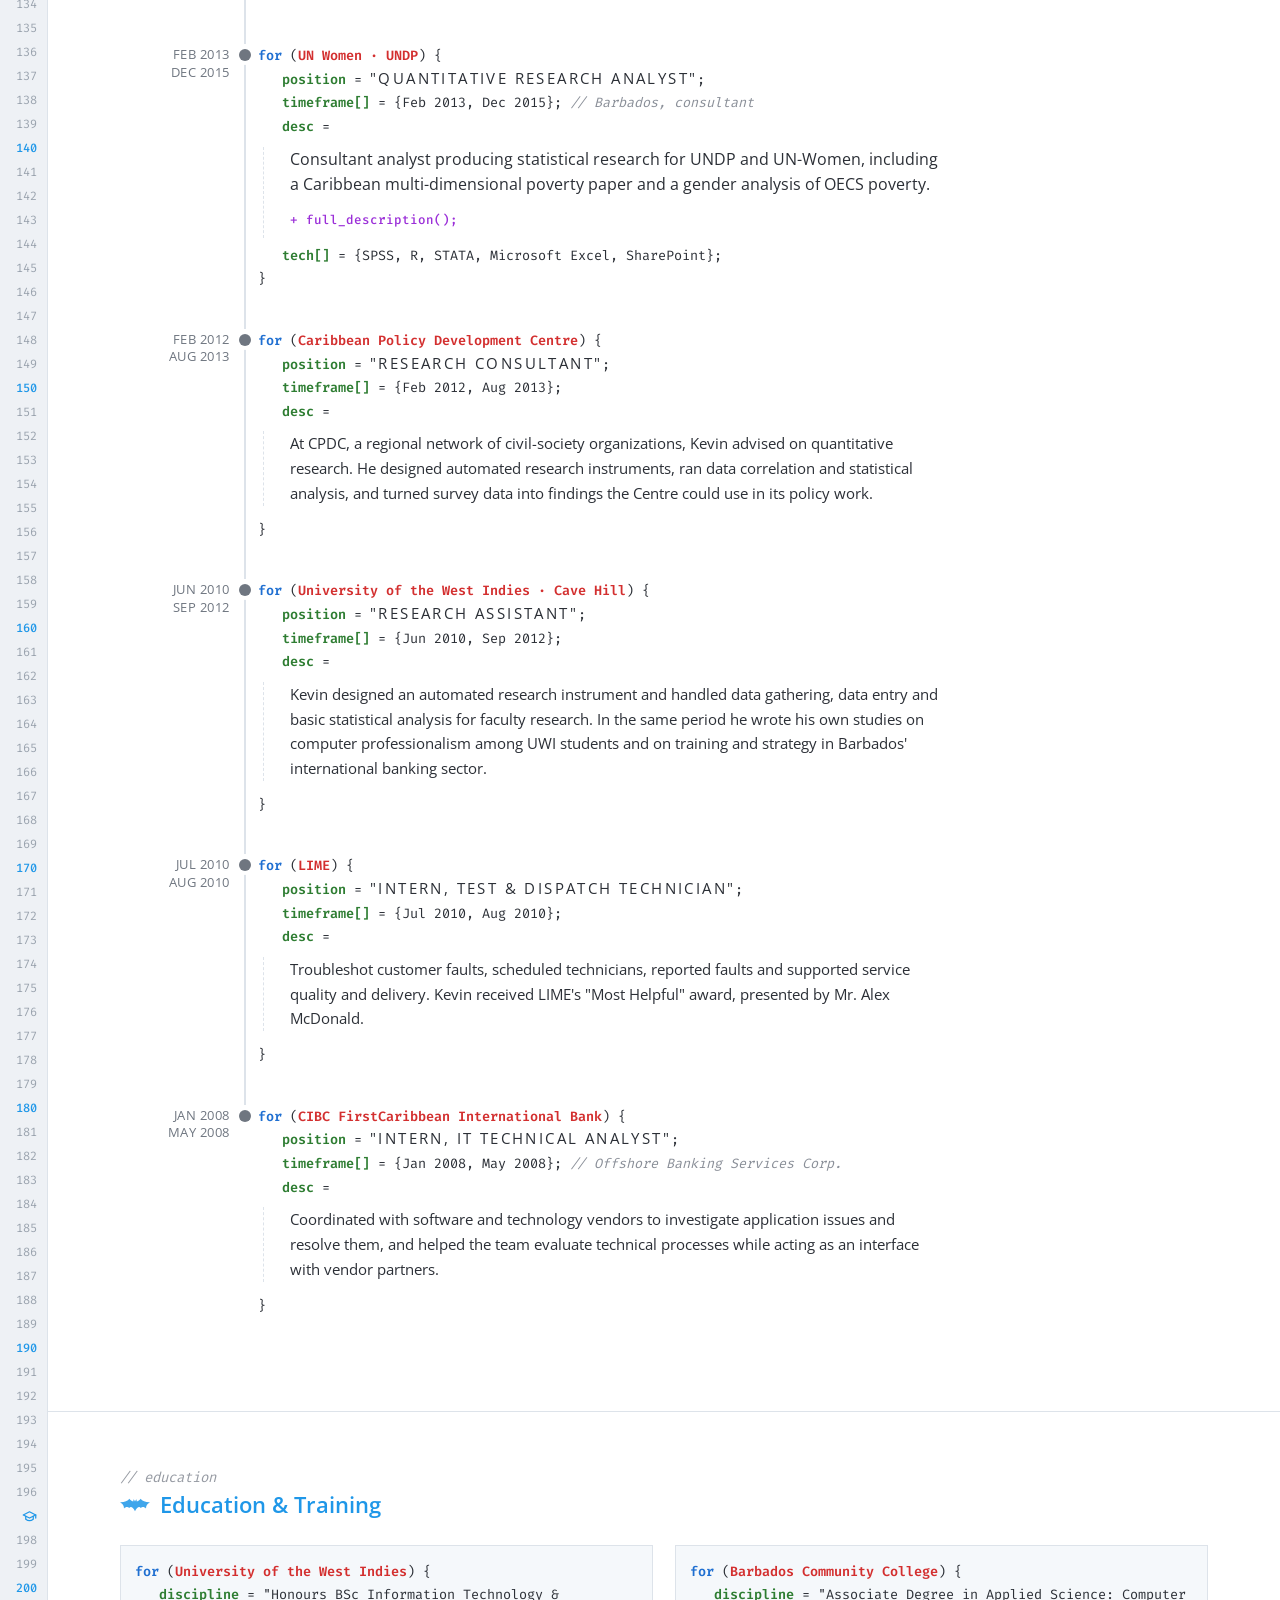
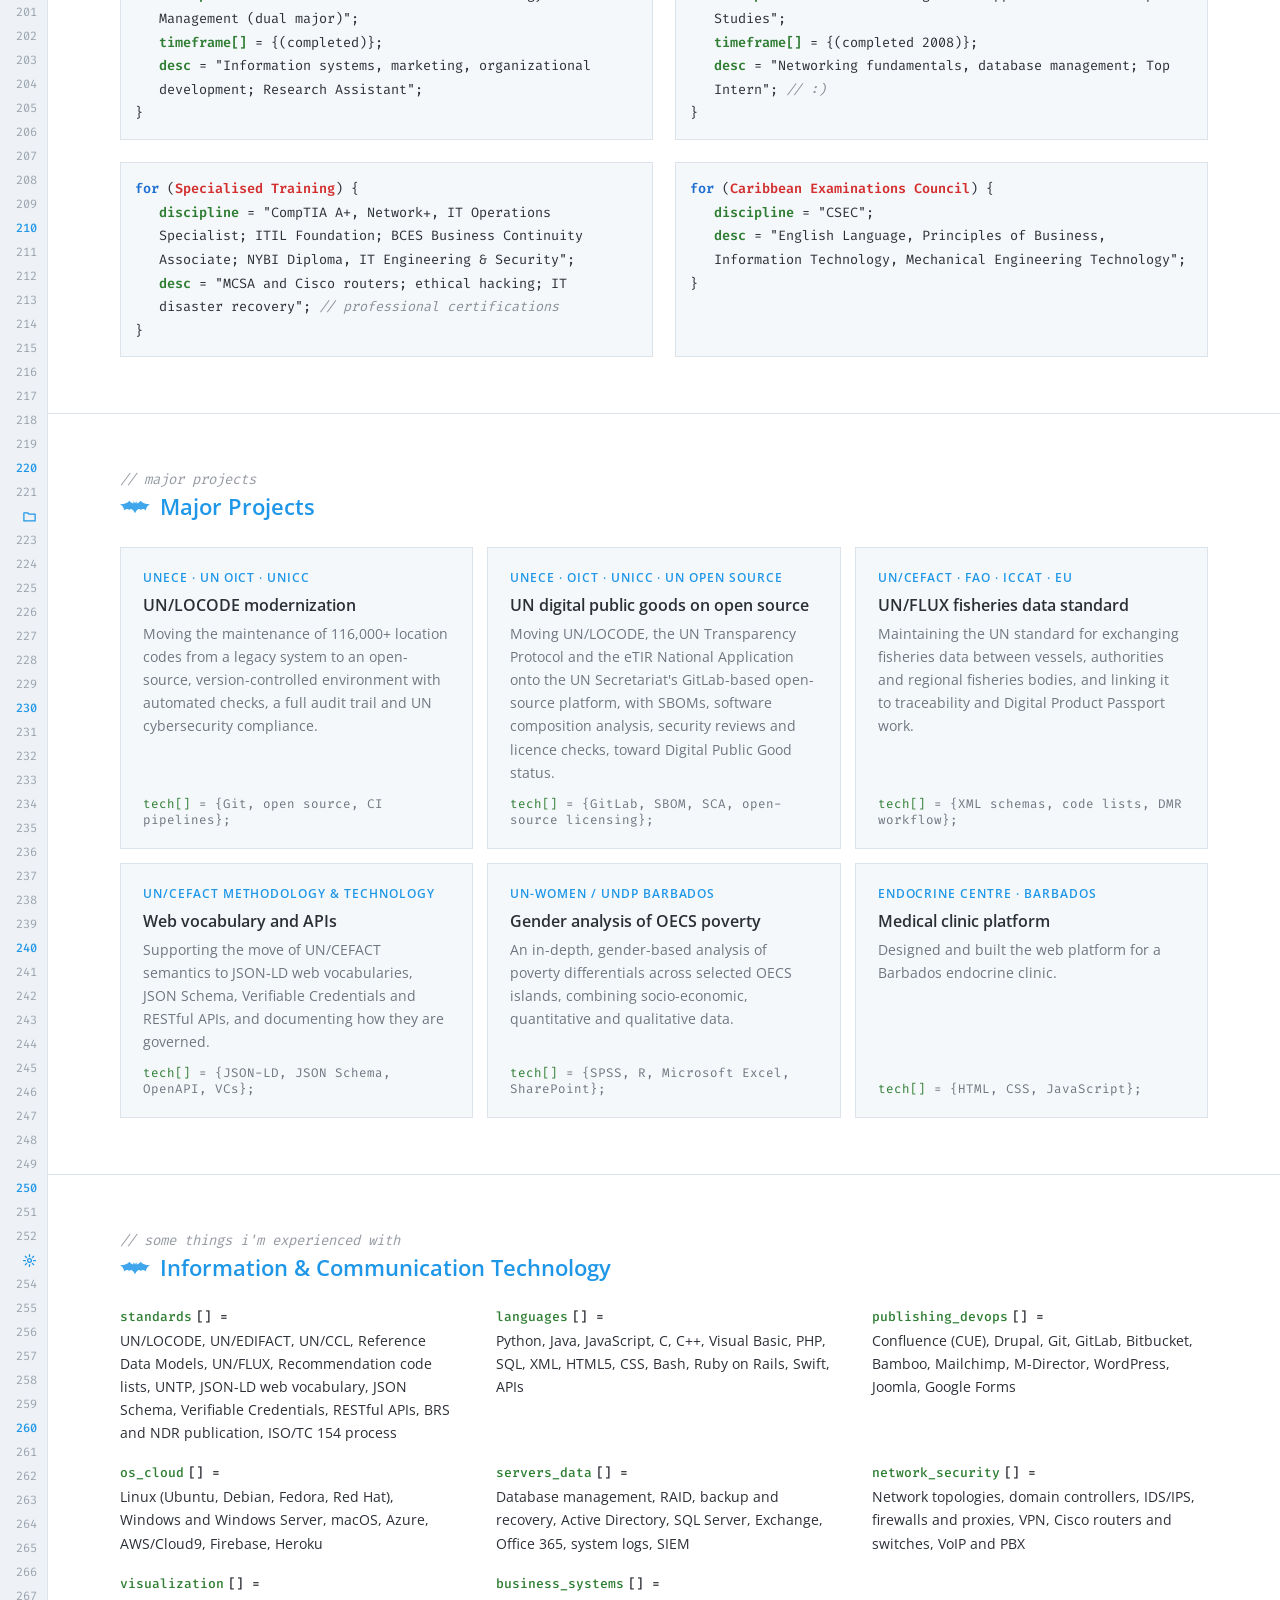
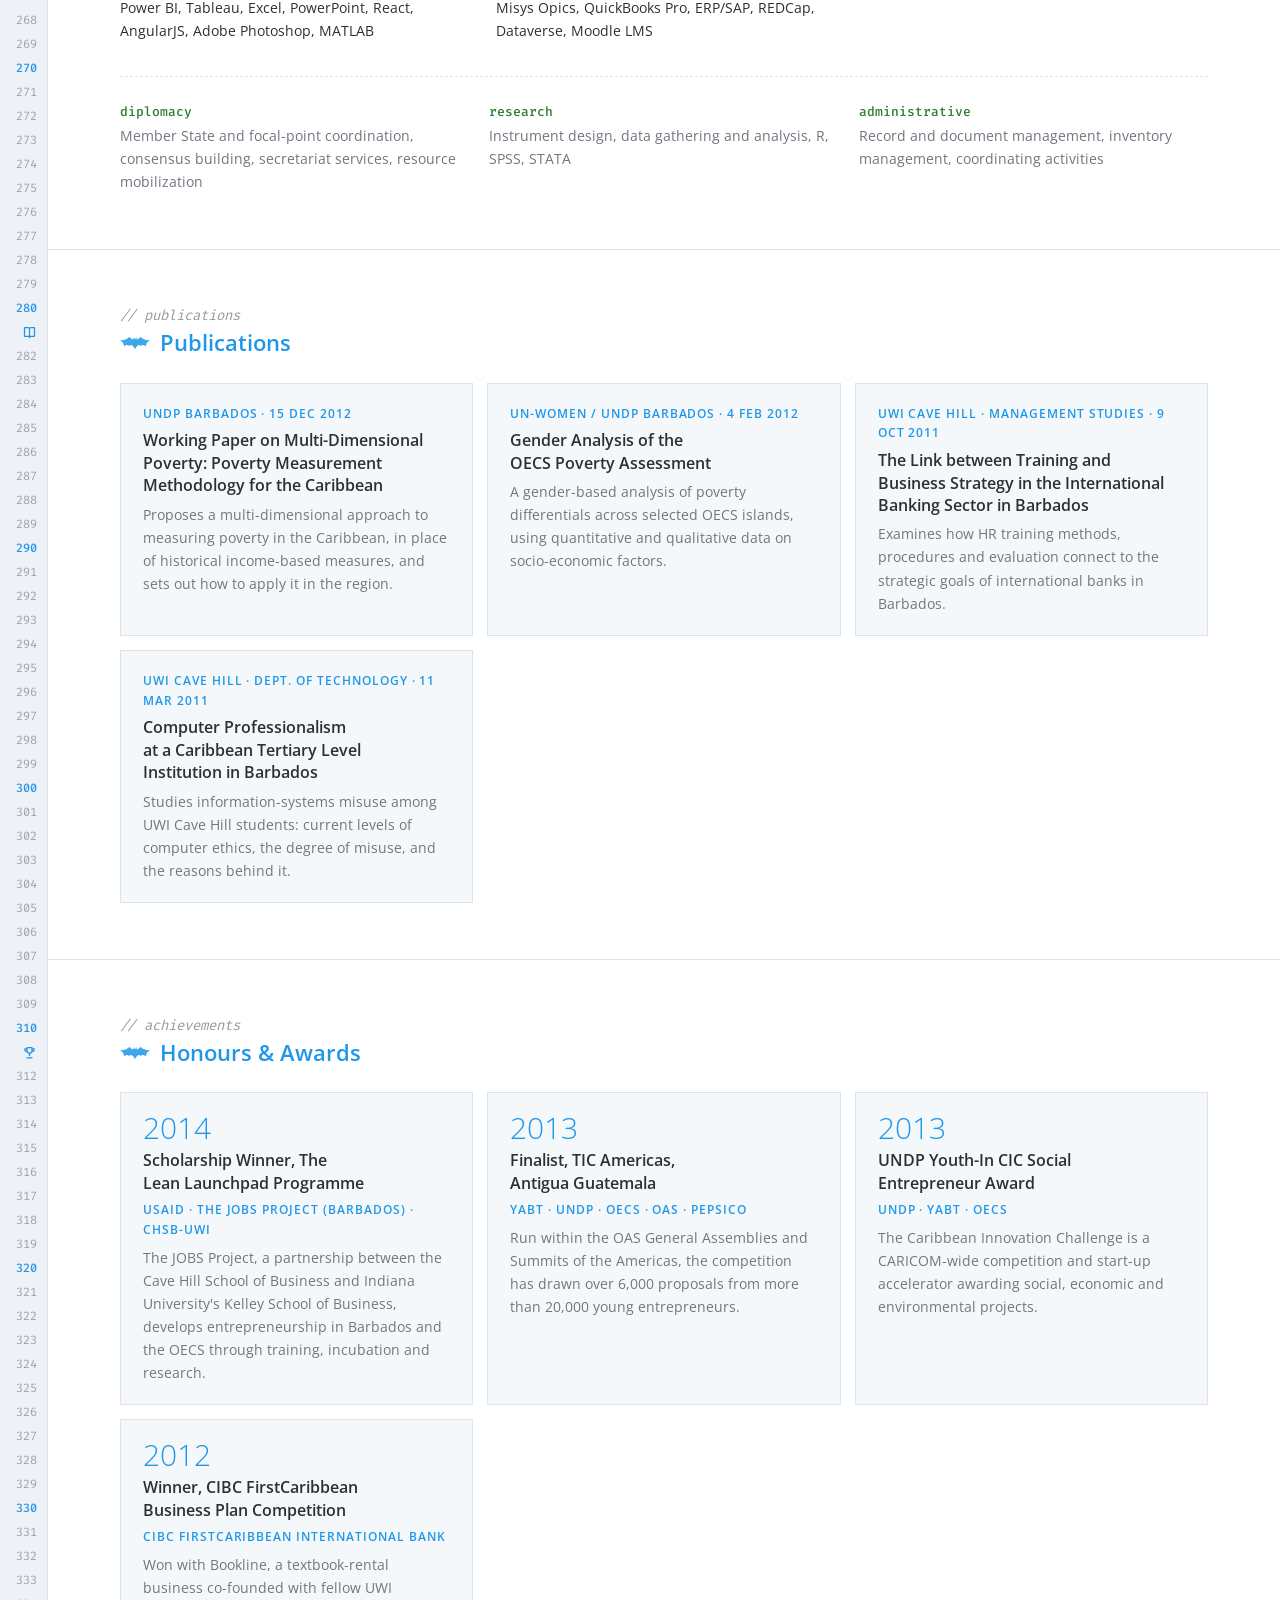
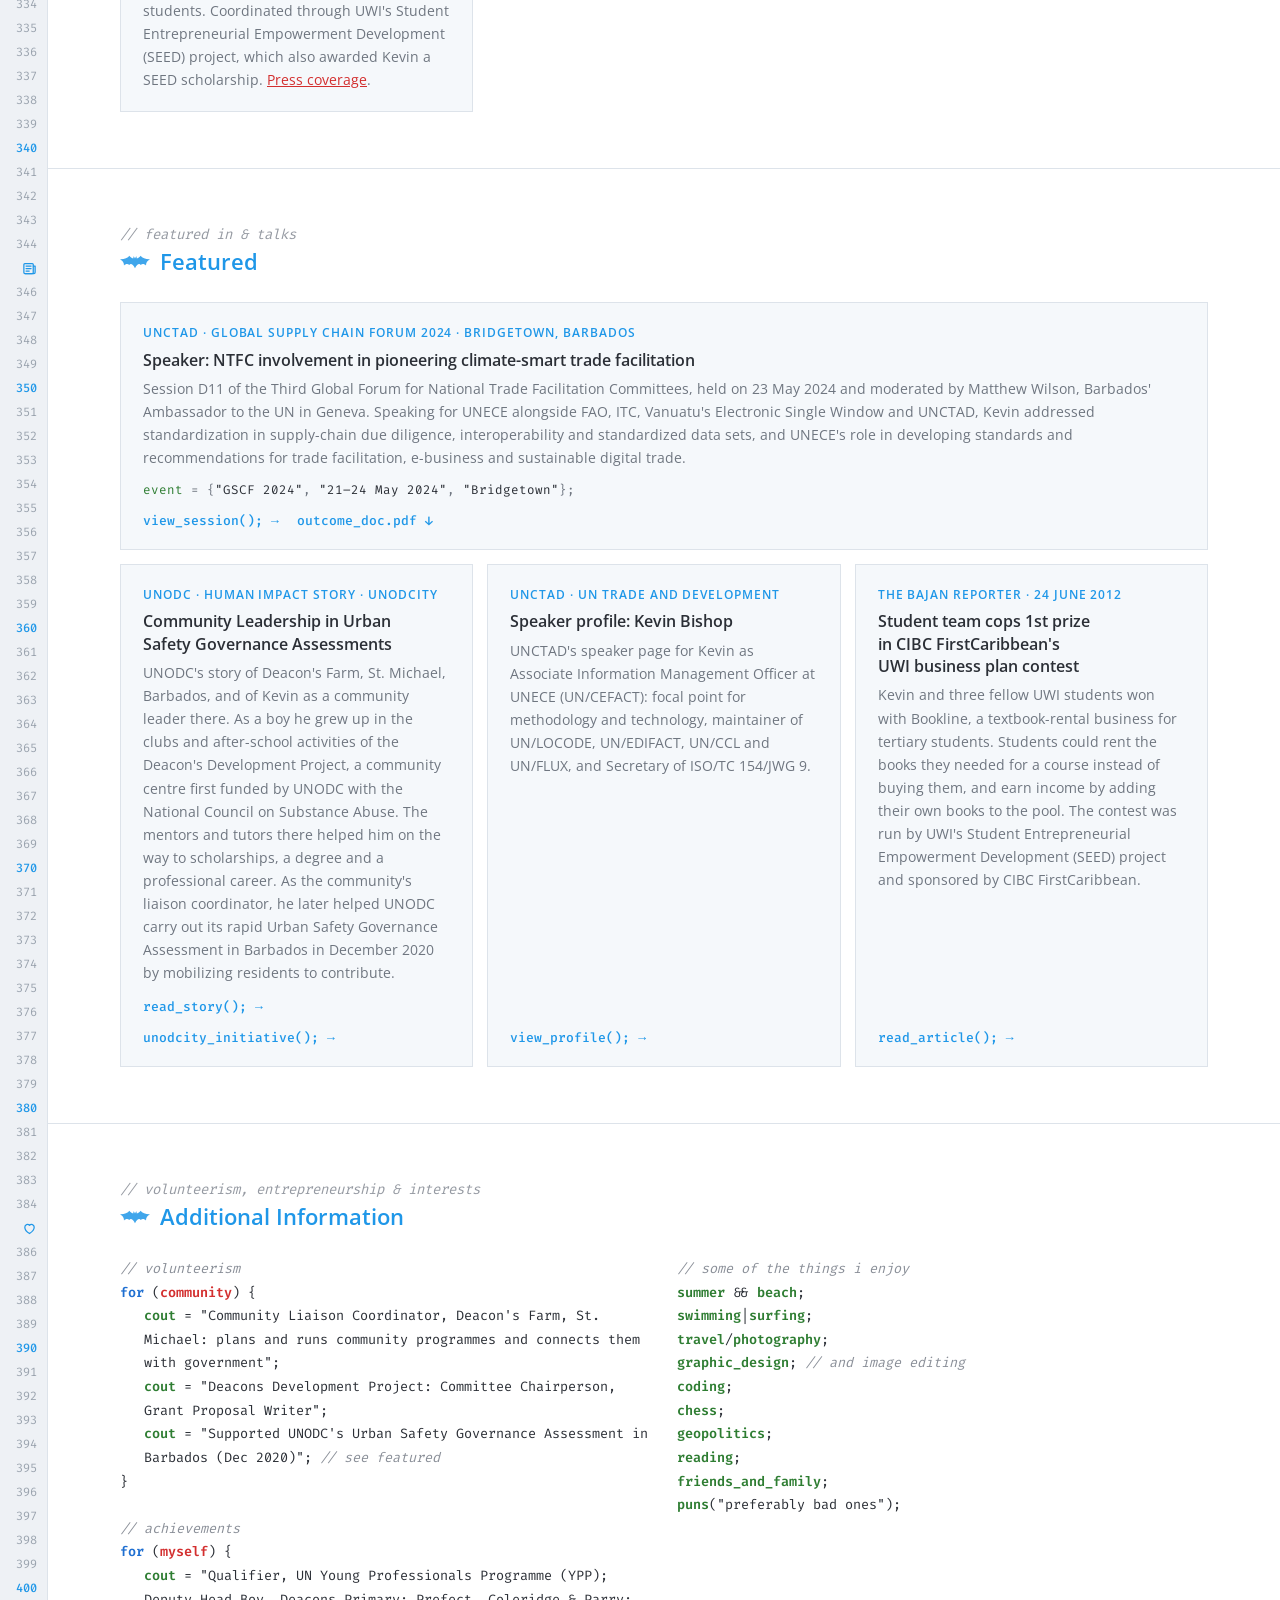
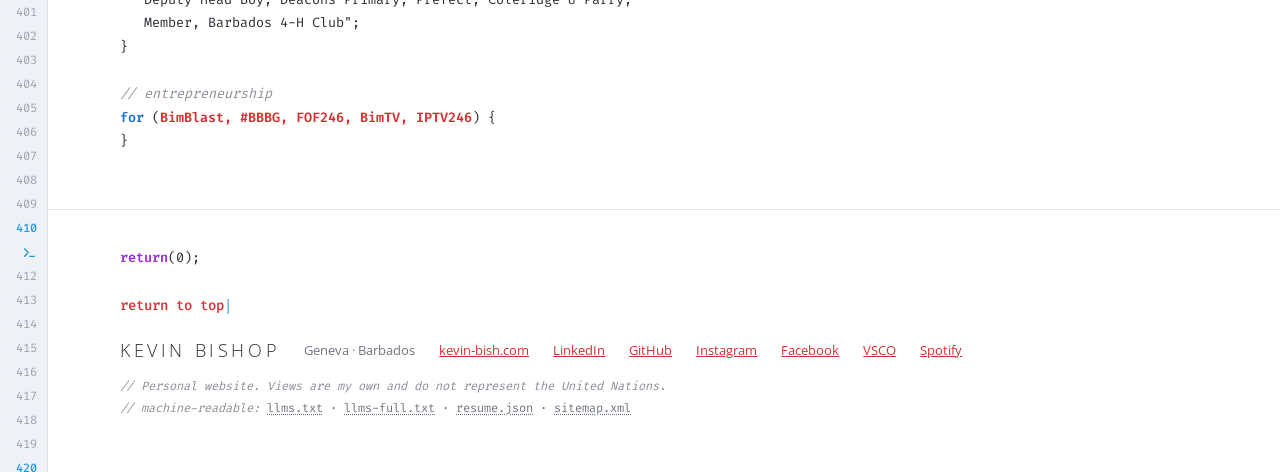
==== commit 925e0615: "Multilingual support: translation engine, language menu, French - scripts/i18n.py finds every transl" ====
--- a/index.html
+++ b/index.html
@@ -15,9 +15,15 @@
   <meta property="og:image:height" content="630">
   <meta property="og:image:alt" content="Kevin Bishop: Digitization &amp; Standards. UN/LOCODE and UN/EDIFACT Secretary at UNECE / UN/CEFACT, Geneva.">
   <!-- machine-readable -->
+  <!-- hreflang:start -->
+  <link rel="alternate" hreflang="en" href="https://www.kevin-bish.com/">
+  <link rel="alternate" hreflang="fr" href="https://www.kevin-bish.com/fr/">
+  <link rel="alternate" hreflang="x-default" href="https://www.kevin-bish.com/">
   <link rel="canonical" href="https://www.kevin-bish.com/">
+  <meta property="og:url" content="https://www.kevin-bish.com/">
+  <meta property="og:locale" content="en_GB">
+  <!-- hreflang:end -->
   <meta name="robots" content="index, follow, max-image-preview:large">
-  <meta property="og:url" content="https://www.kevin-bish.com/">
   <meta property="og:site_name" content="Kevin Bishop">
   <meta property="profile:first_name" content="Kevin">
   <meta property="profile:last_name" content="Bishop">
@@ -419,6 +425,9 @@
     <button id="mNight" aria-pressed="true" title="Dark mode"><svg viewBox="0 0 24 24" aria-hidden="true"><path d="M20 14.5A8 8 0 1 1 9.5 4a6.5 6.5 0 0 0 10.5 10.5z"/></svg><span class="tl-txt">Dark</span></button>
     <button id="mDay" aria-pressed="false" title="Light mode"><svg viewBox="0 0 24 24" aria-hidden="true"><circle cx="12" cy="12" r="4.5"/><path d="M12 2v2.5M12 19.5V22M2 12h2.5M19.5 12H22M4.9 4.9l1.8 1.8M17.3 17.3l1.8 1.8M4.9 19.1l1.8-1.8M17.3 6.7l1.8-1.8"/></svg><span class="tl-txt">Light</span></button>
   </div>
+  <!-- lang:start -->
+  <details class="lang" data-i18n="skip"><summary title="English" aria-label="Language: English"><svg viewBox="0 0 24 24" aria-hidden="true"><circle cx="12" cy="12" r="9"/><path d="M3 12h18M12 3c3 3.5 3 14.5 0 18M12 3c-3 3.5-3 14.5 0 18"/></svg><span class="tl-txt">EN</span></summary><ul><li><a href="./" hreflang="en" lang="en" aria-current="true">English</a></li><li><a href="fr/" hreflang="fr" lang="fr">Français</a></li></ul></details>
+  <!-- lang:end -->
 </div></div>
 
 <header id="top">
@@ -864,9 +873,9 @@
     <a href="https://vsco.co/kevinbish/gallery">VSCO</a>
     <a href="https://open.spotify.com/user/1212889341">Spotify</a>
   </div>
-  <p class="disclaimer"><span class="cm">// Personal website. Views are my own and do not represent the United Nations.</span></p>
+  <p class="disclaimer" data-i18n="skip"><span class="cm">// Personal website. Views are my own and do not represent the United Nations.</span></p>
   <p class="stamp" id="stamp" hidden><svg class="oval" viewBox="0 0 64 36" aria-hidden="true"><ellipse cx="32" cy="18" rx="30" ry="16"/><use href="#bat" x="12" y="6" width="40" height="17"/></svg><span class="st-k">LAST SIGNAL</span><a id="stampLink" href="https://github.com/kevinbish/kevin-bish.com/commits/main" title="Latest commit on main"><time id="stampDate"></time><span class="st-sep"> · </span><span id="stampSha"></span></a></p>
-  <p class="machine"><span class="cm">// machine-readable:</span> <a href="https://www.kevin-bish.com/llms.txt">llms.txt</a> · <a href="https://www.kevin-bish.com/llms-full.txt">llms-full.txt</a> · <a href="https://www.kevin-bish.com/resume.json">resume.json</a> · <a href="https://www.kevin-bish.com/sitemap.xml">sitemap.xml</a></p>
+  <p class="machine" data-i18n="skip"><span class="cm">// machine-readable:</span> <a href="https://www.kevin-bish.com/llms.txt">llms.txt</a> · <a href="https://www.kevin-bish.com/llms-full.txt">llms-full.txt</a> · <a href="https://www.kevin-bish.com/resume.json">resume.json</a> · <a href="https://www.kevin-bish.com/sitemap.xml">sitemap.xml</a></p>
 </div></footer>
 
 <!-- LOCODE HUNTER -->
@@ -886,7 +895,7 @@
           <li>Faster answers score more. Every 3 in a row raises your multiplier.</li>
           <li>3 lives. A wrong answer or a timeout costs one.</li>
         </ul>
-        <p class="g-best">best_score = <span class="s" id="gBest0">0</span>;</p>
+        <p class="g-best" data-i18n="skip">best_score = <span class="s" id="gBest0">0</span>;</p>
         <button class="g-btn" id="gGo">run(locode_hunter);</button>
       </div>
       <!-- play -->
@@ -906,8 +915,8 @@
       <div id="gOver" class="g-screen" hidden>
         <div class="code"><span class="cm">// process exited with code 0</span></div>
         <h3 class="g-h">Final score: <span id="gFinal">0</span></h3>
-        <p class="g-rank">rank = <span class="s" id="gRank">"Port Clerk"</span>;</p>
-        <p class="g-best">best_score = <span class="s" id="gBest1">0</span>; <span class="cm" id="gNew"></span></p>
+        <p class="g-rank" data-i18n="skip">rank = <span class="s" id="gRank">"Port Clerk"</span>;</p>
+        <p class="g-best" data-i18n="skip">best_score = <span class="s" id="gBest1">0</span>; <span class="cm" id="gNew"></span></p>
         <p class="g-stats" id="gStats"></p>
         <div class="g-row"><button class="g-btn" id="gAgain">play_again();</button><button class="g-btn ghost" id="gShare">copy_score();</button></div>
         <p class="g-copied" id="gCopied" aria-live="polite"></p>
--- a/css/style.css
+++ b/css/style.css
@@ -1,7 +1,9 @@
-/* Self-hosted fonts (latin subset): Open Sans and Fira Code are variable fonts, so one file covers every weight used. Licences: fonts/LICENSES.md */
-@font-face{font-family:"Open Sans";font-style:normal;font-weight:300 700;font-stretch:100%;font-display:swap;src:url(../fonts/open-sans-latin.woff2) format("woff2")}
-@font-face{font-family:"Fira Code";font-style:normal;font-weight:400 600;font-display:swap;src:url(../fonts/fira-code-latin.woff2) format("woff2")}
-@font-face{font-family:"Bebas Neue";font-style:normal;font-weight:400;font-display:swap;src:url(../fonts/bebas-neue-latin.woff2) format("woff2")}
+/* Self-hosted fonts (latin and cyrillic subsets, fetched only when a page needs them): Open Sans and Fira Code are variable fonts, so one file covers every weight used. Licences: fonts/LICENSES.md. Arabic and Chinese use the visitor's system fonts. */
+@font-face{font-family:"Open Sans";font-style:normal;font-weight:300 700;font-stretch:100%;font-display:swap;src:url(../fonts/open-sans-latin.woff2) format("woff2");unicode-range:U+0000-00FF,U+0131,U+0152-0153,U+02BB-02BC,U+02C6,U+02DA,U+02DC,U+0304,U+0308,U+0329,U+2000-206F,U+20AC,U+2122,U+2191,U+2193,U+2212,U+2215,U+FEFF,U+FFFD}
+@font-face{font-family:"Open Sans";font-style:normal;font-weight:300 700;font-stretch:100%;font-display:swap;src:url(../fonts/open-sans-cyrillic.woff2) format("woff2");unicode-range:U+0301,U+0400-045F,U+0490-0491,U+04B0-04B1,U+2116}
+@font-face{font-family:"Fira Code";font-style:normal;font-weight:400 600;font-display:swap;src:url(../fonts/fira-code-latin.woff2) format("woff2");unicode-range:U+0000-00FF,U+0131,U+0152-0153,U+02BB-02BC,U+02C6,U+02DA,U+02DC,U+0304,U+0308,U+0329,U+2000-206F,U+20AC,U+2122,U+2191,U+2193,U+2212,U+2215,U+FEFF,U+FFFD}
+@font-face{font-family:"Fira Code";font-style:normal;font-weight:400 600;font-display:swap;src:url(../fonts/fira-code-cyrillic.woff2) format("woff2");unicode-range:U+0301,U+0400-045F,U+0490-0491,U+04B0-04B1,U+2116}
+@font-face{font-family:"Bebas Neue";font-style:normal;font-weight:400;font-display:swap;src:url(../fonts/bebas-neue-latin.woff2) format("woff2");unicode-range:U+0000-00FF,U+0131,U+0152-0153,U+02BB-02BC,U+02C6,U+02DA,U+02DC,U+0304,U+0308,U+0329,U+2000-206F,U+20AC,U+2122,U+2191,U+2193,U+2212,U+2215,U+FEFF,U+FFFD}
 :root{padding-top:env(safe-area-inset-top,0px);padding-bottom:env(safe-area-inset-bottom,0px)}
 body{margin:0}
 img{max-width:100%}
@@ -370,7 +372,7 @@
     --kw:#7a1fb0;--loop:#1a56a8;--var:#1e6a24;--str:#1f2329;--cm:#5d636c;--init:#a82121;--ln:#777;color-scheme:light}
   body{padding-left:0!important;font-size:10.5pt;line-height:1.45;background:#fff;color:var(--fg)}
   .wrap{max-width:none}
-  #gutter,.bar,#sky,#moon,.sig-hint,.overlay,.term,.stamp,.music,.badges,.filters,.rings,.brief,#skills,.js-only,.avatar,.top-link,footer .code,footer .cursor,.cursor,noscript{display:none!important}
+  #gutter,.bar,#sky,#moon,.sig-hint,.overlay,.term,.stamp,.music,.badges,.lang,.filters,.rings,.brief,#skills,.js-only,.avatar,.top-link,footer .code,footer .cursor,.cursor,noscript{display:none!important}
   header{border-bottom:1px solid var(--rule);background:none}
   .top{padding-block:6mm 8mm;gap:6mm 10mm}
   .photo::after{display:none}
@@ -413,3 +415,23 @@
 @media (max-width:560px){.sigoval{display:none}.mrow{margin-left:0;flex-direction:column;align-items:stretch;gap:0}.m-err{margin-left:0}}
 #mCompose .code .cm{padding-right:80px}
 @media (max-width:560px){#mCompose .code .cm{padding-right:0}}
+
+/* language menu in the editor bar (plain links inside <details>, so it works without scripts) */
+.lang{position:relative;flex:none}
+.lang summary{list-style:none;cursor:pointer;display:flex;align-items:center;gap:6px;font:500 11px var(--mono);padding:6px 10px;border:1px solid var(--rule);color:var(--fg);user-select:none}
+.lang summary::-webkit-details-marker{display:none}
+.lang summary svg{width:14px;height:14px;fill:none;stroke:currentColor;stroke-width:2;stroke-linecap:round}
+.lang summary:hover,.lang[open] summary{border-color:var(--head);color:var(--head)}
+.lang ul{position:absolute;right:0;top:calc(100% + 6px);z-index:40;margin:0;padding:6px;list-style:none;min-width:170px;background:var(--bar);border:1px solid var(--rule);box-shadow:0 14px 34px rgba(0,0,0,.45)}
+.lang a{display:block;padding:7px 12px;font:500 14px var(--sans);color:var(--fg);text-decoration:none;white-space:nowrap}
+.lang a:hover,.lang a:focus-visible{background:var(--panel);color:var(--head)}
+.lang a[aria-current]{color:var(--head);font-weight:700}
+
+/* scripts that need their own fonts or spacing */
+html[lang="zh"]{--sans:"Open Sans","PingFang SC","Hiragino Sans GB","Microsoft YaHei","Noto Sans CJK SC","Source Han Sans SC","WenQuanYi Micro Hei",sans-serif;
+  --mono:"Fira Code","Cascadia Code",Consolas,"PingFang SC","Microsoft YaHei","Noto Sans Mono CJK SC","Noto Sans CJK SC",monospace}
+html[lang="ar"]{--sans:"Open Sans","Segoe UI","Noto Sans Arabic","Geeza Pro",Tahoma,Arial,sans-serif;
+  --mono:"Fira Code",Consolas,"Segoe UI","Noto Sans Arabic","Geeza Pro",Tahoma,monospace}
+html[lang="ar"] *{letter-spacing:0!important}   /* letter-spacing breaks Arabic letter joining */
+html[lang="zh"] .entry .pos,html[lang="zh"] .name .first{letter-spacing:.06em}
+#gStart .code .cm{display:block}
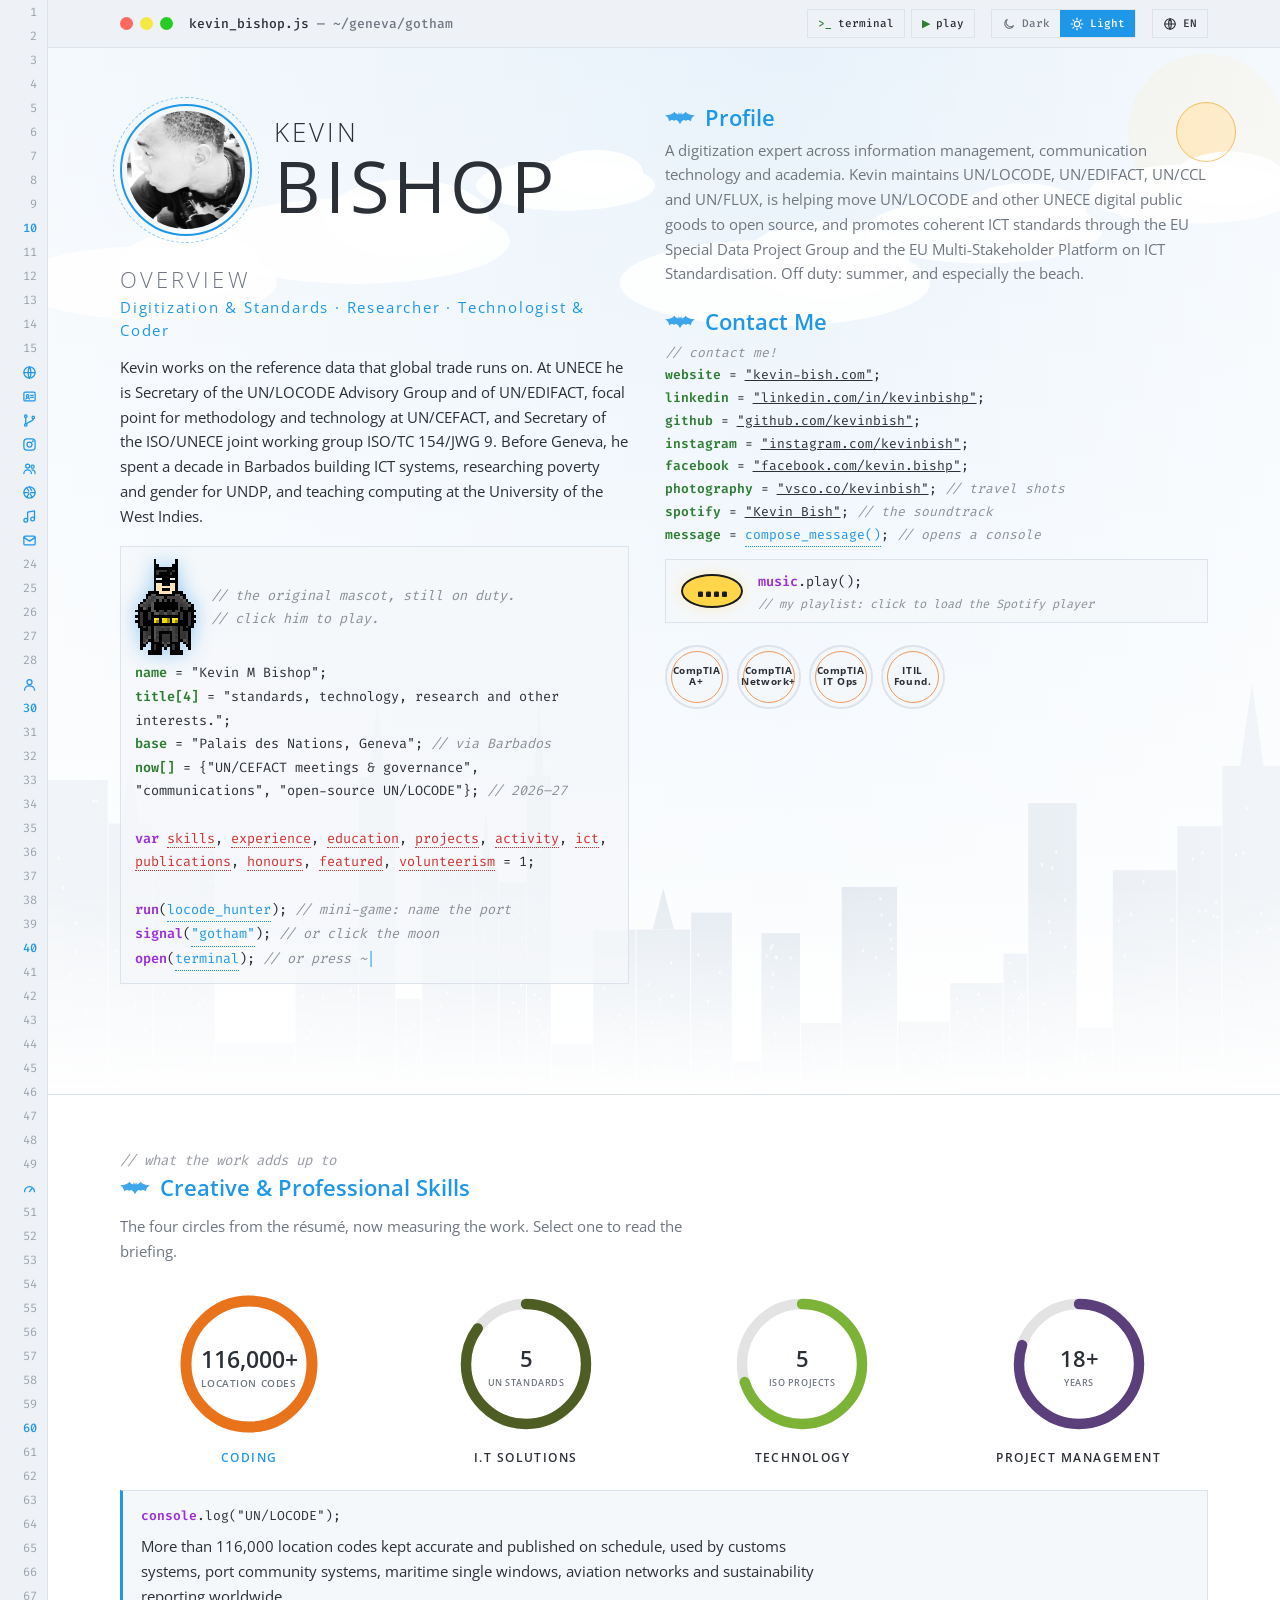
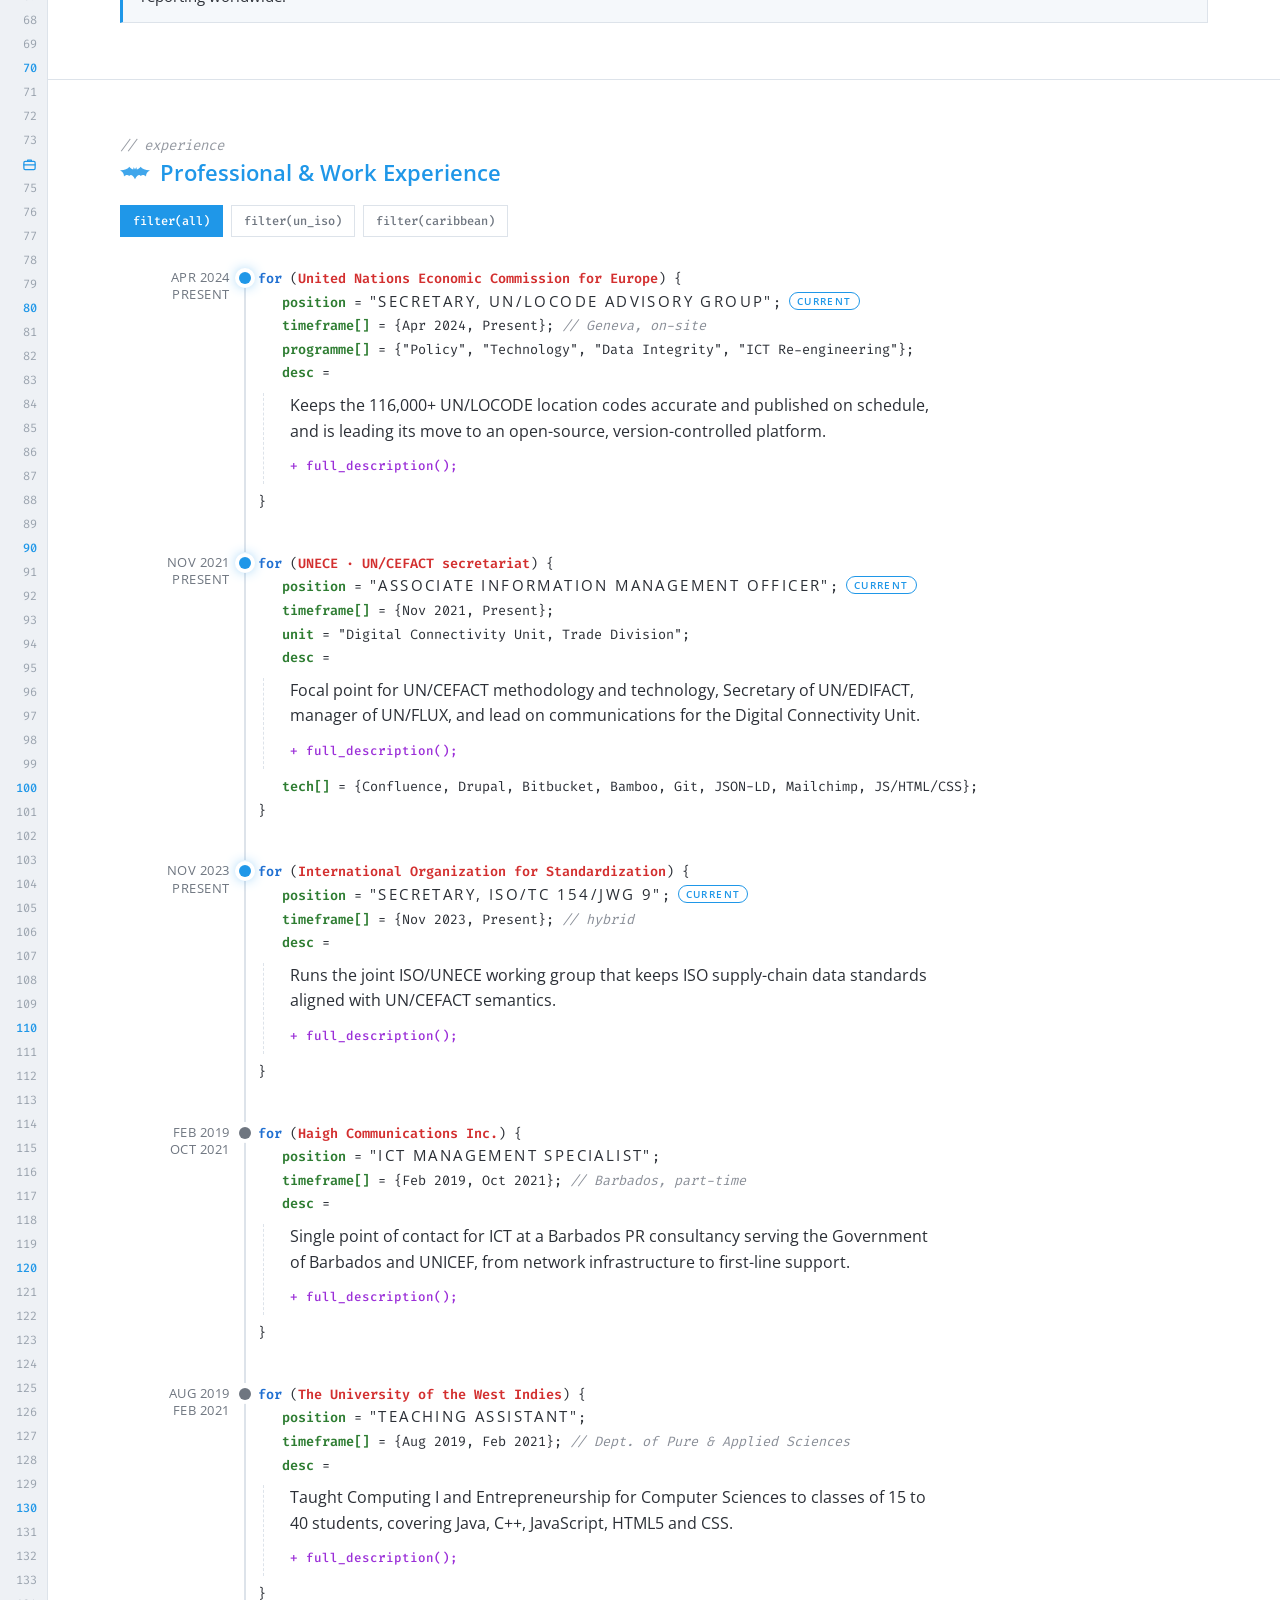
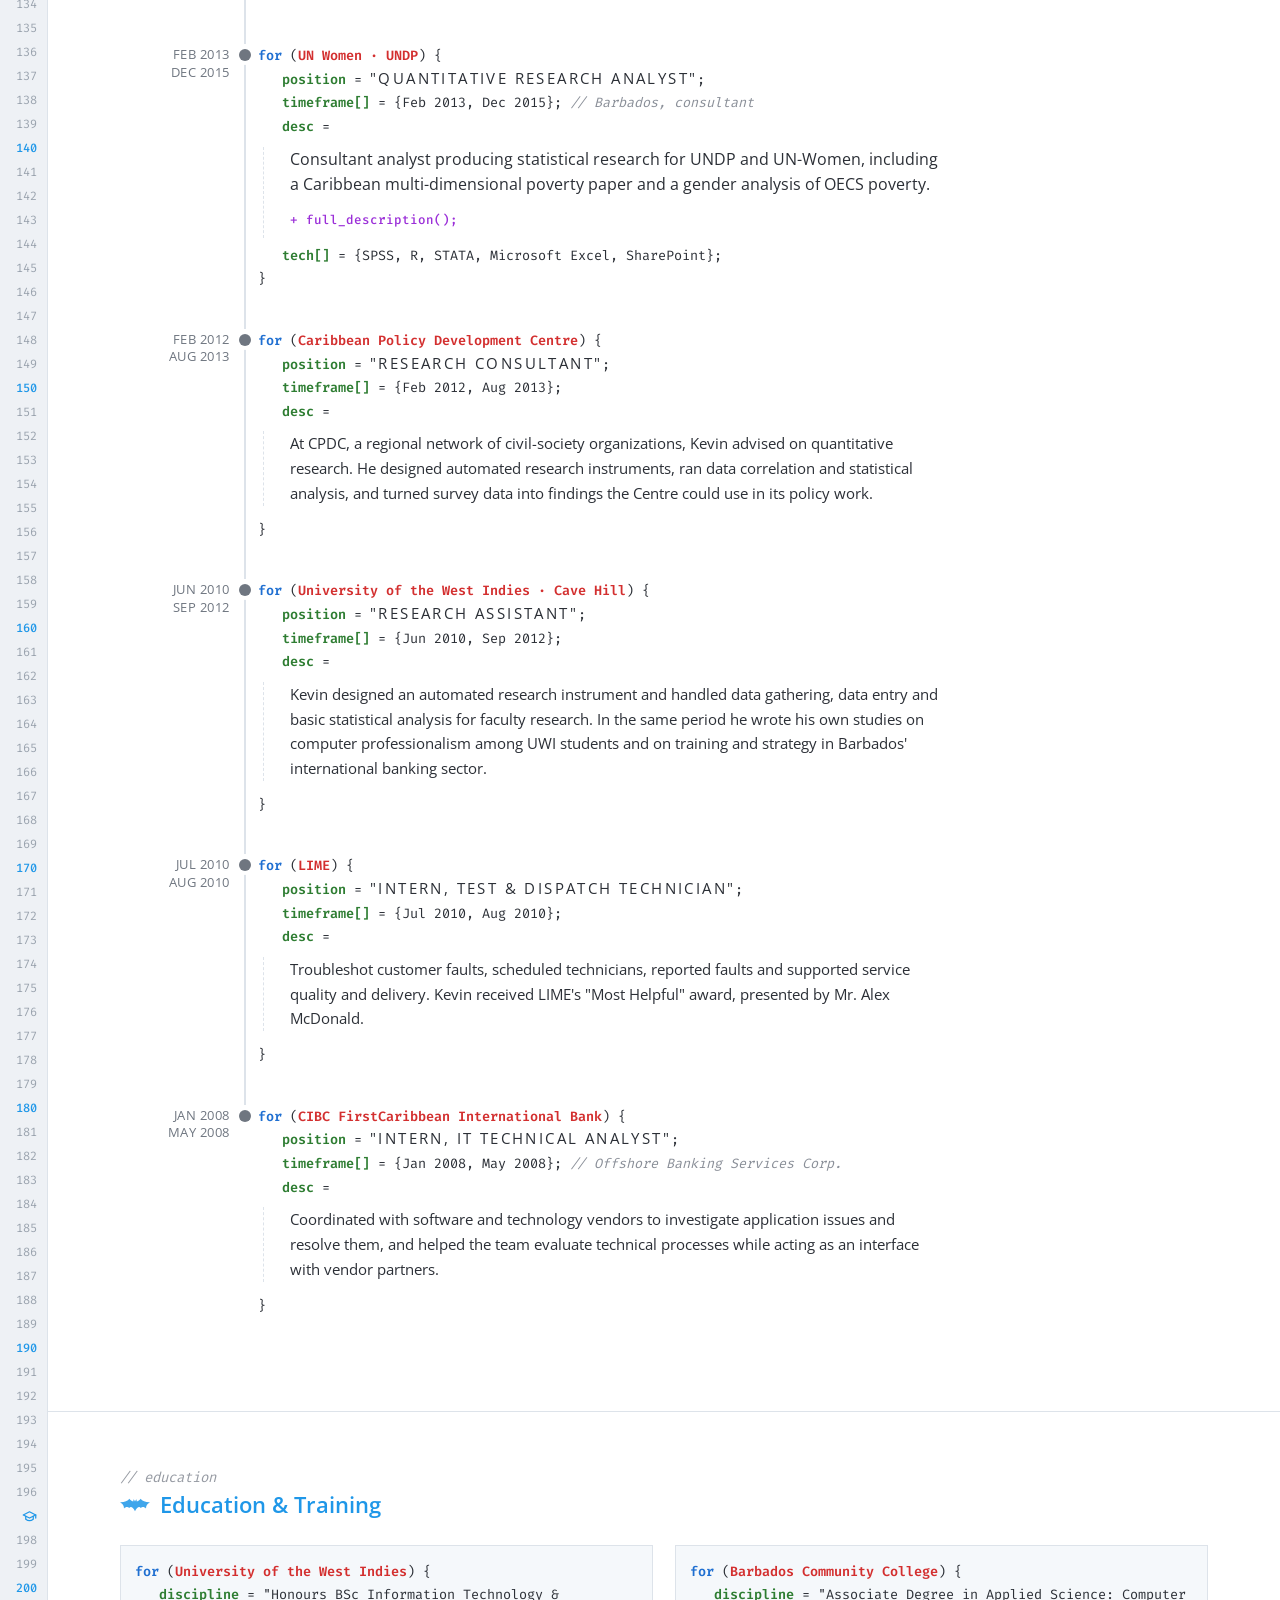
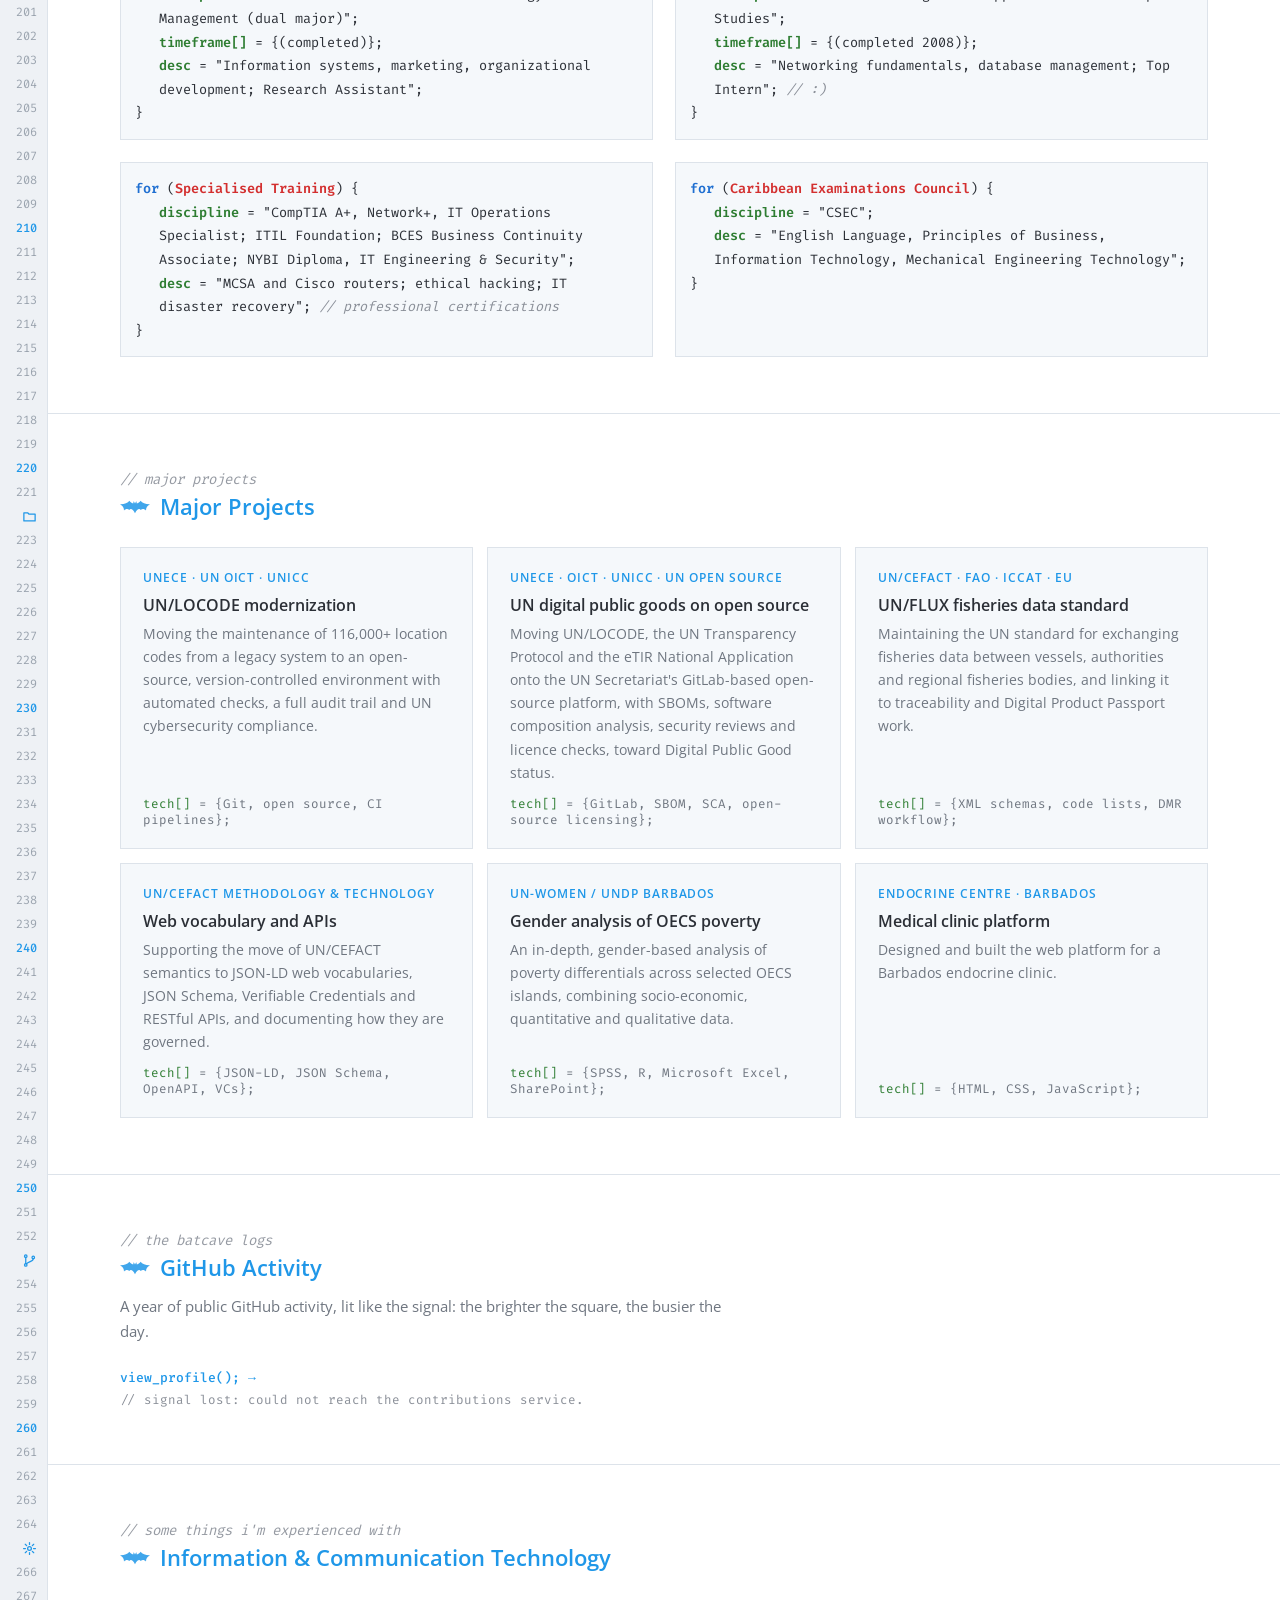
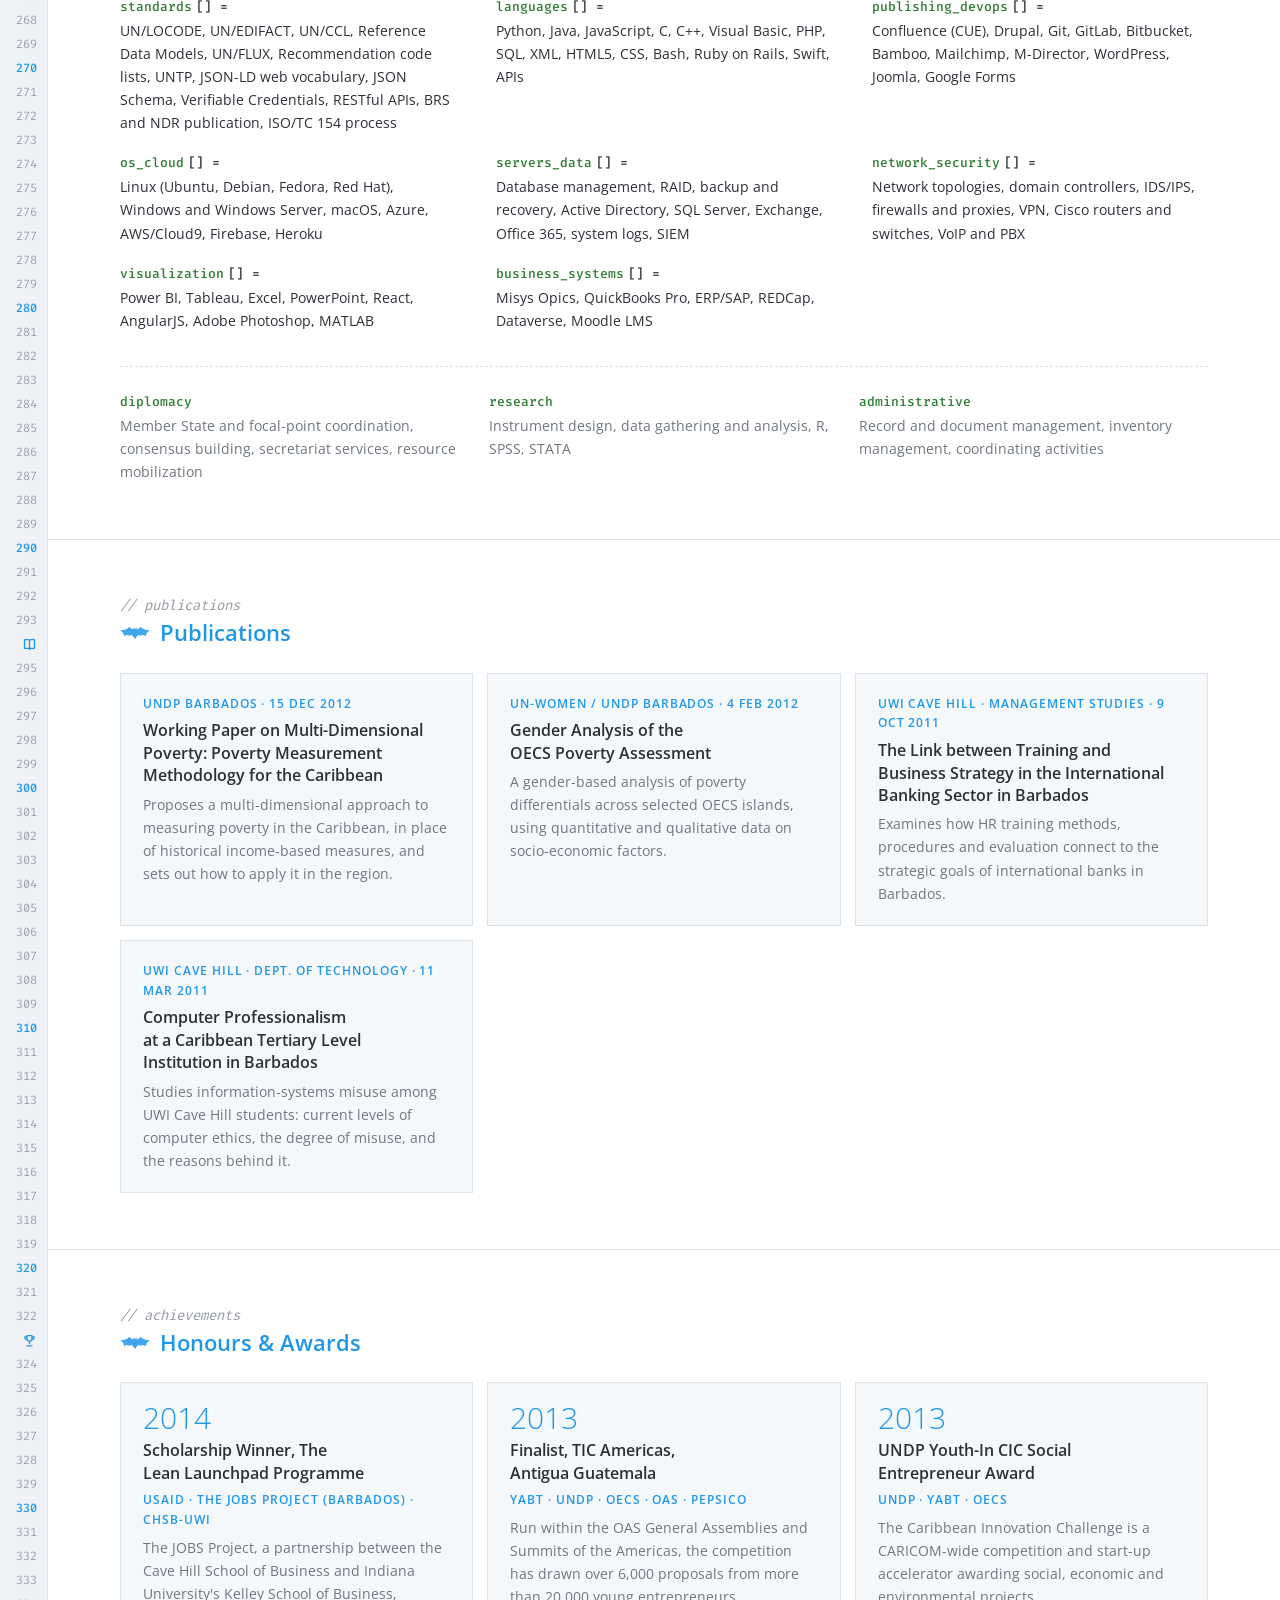
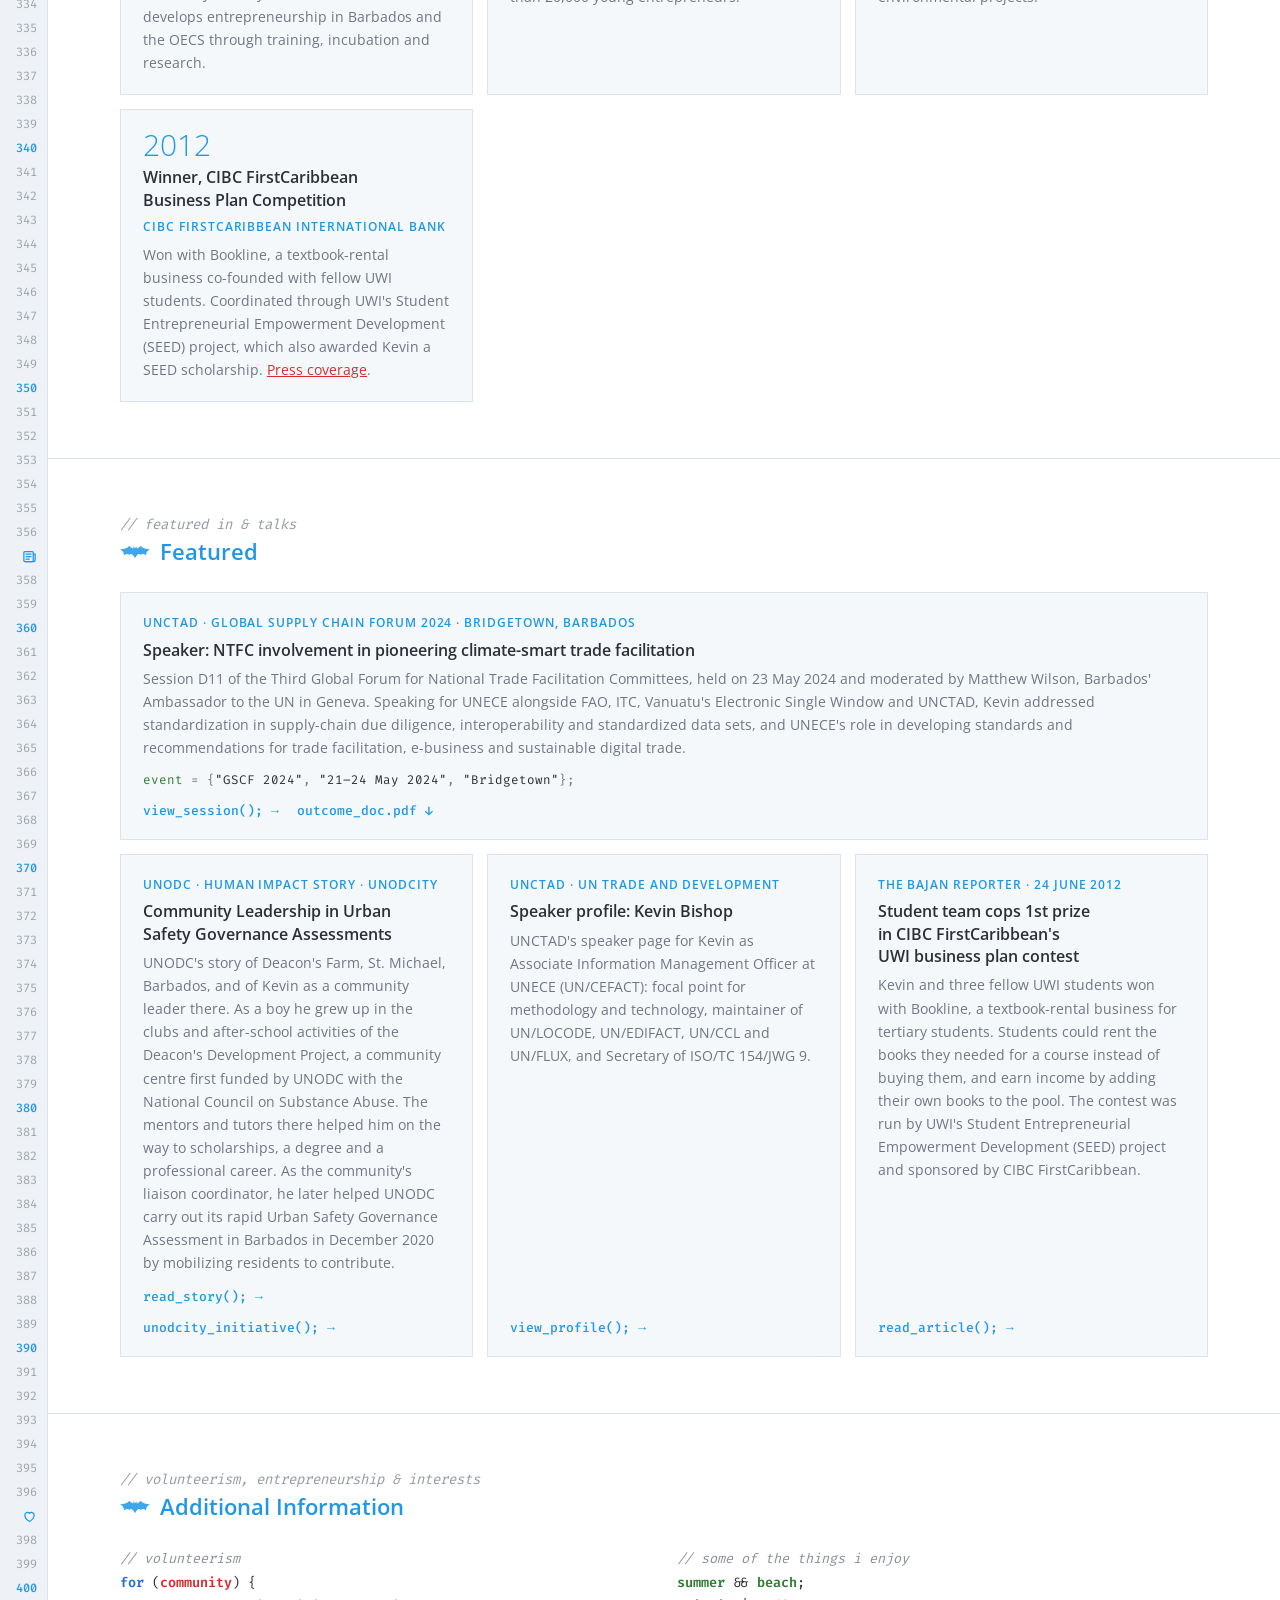
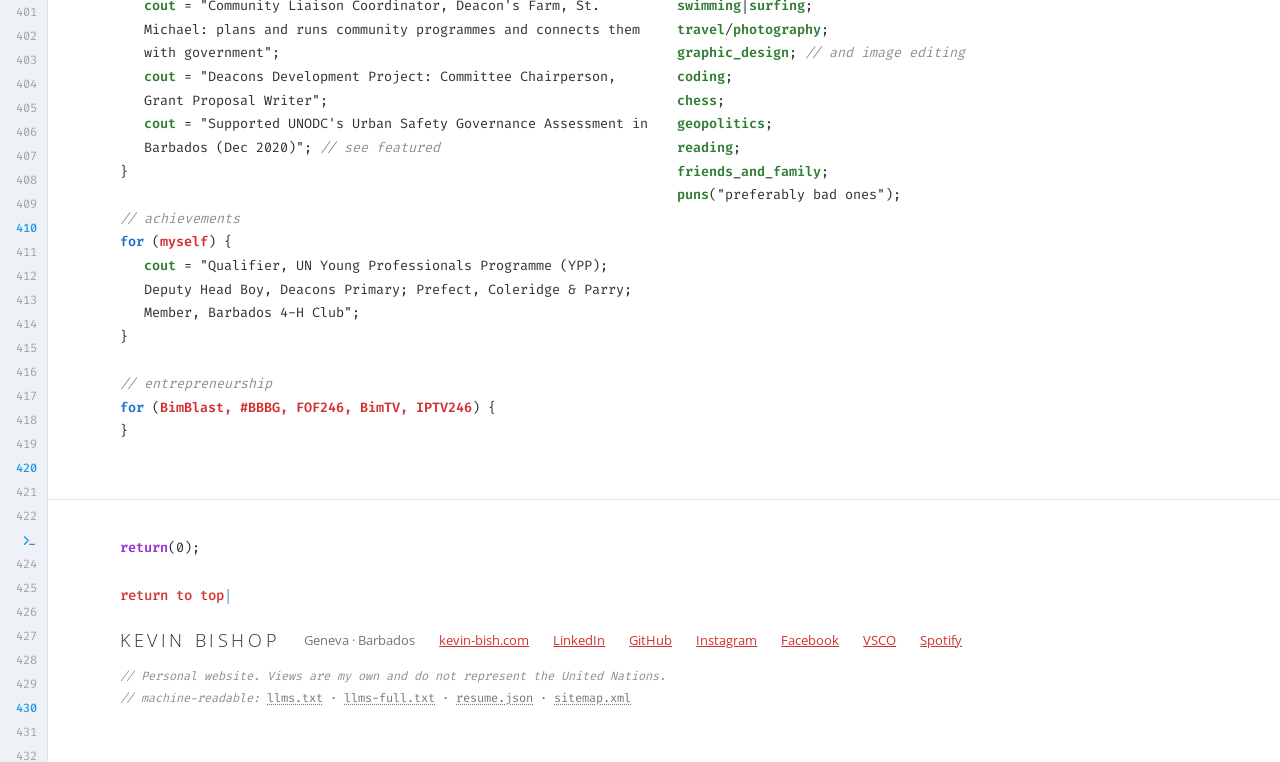
==== commit c98a9a4d: "Add bat cursor and GitHub activity heatmap - Bat cursor: a small bat trails the mouse with a glowing" ====
--- a/index.html
+++ b/index.html
@@ -18,6 +18,8 @@
   <!-- hreflang:start -->
   <link rel="alternate" hreflang="en" href="https://www.kevin-bish.com/">
   <link rel="alternate" hreflang="fr" href="https://www.kevin-bish.com/fr/">
+  <link rel="alternate" hreflang="es" href="https://www.kevin-bish.com/es/">
+  <link rel="alternate" hreflang="ru" href="https://www.kevin-bish.com/ru/">
   <link rel="alternate" hreflang="x-default" href="https://www.kevin-bish.com/">
   <link rel="canonical" href="https://www.kevin-bish.com/">
   <meta property="og:url" content="https://www.kevin-bish.com/">
@@ -426,7 +428,7 @@
     <button id="mDay" aria-pressed="false" title="Light mode"><svg viewBox="0 0 24 24" aria-hidden="true"><circle cx="12" cy="12" r="4.5"/><path d="M12 2v2.5M12 19.5V22M2 12h2.5M19.5 12H22M4.9 4.9l1.8 1.8M17.3 17.3l1.8 1.8M4.9 19.1l1.8-1.8M17.3 6.7l1.8-1.8"/></svg><span class="tl-txt">Light</span></button>
   </div>
   <!-- lang:start -->
-  <details class="lang" data-i18n="skip"><summary title="English" aria-label="Language: English"><svg viewBox="0 0 24 24" aria-hidden="true"><circle cx="12" cy="12" r="9"/><path d="M3 12h18M12 3c3 3.5 3 14.5 0 18M12 3c-3 3.5-3 14.5 0 18"/></svg><span class="tl-txt">EN</span></summary><ul><li><a href="./" hreflang="en" lang="en" aria-current="true">English</a></li><li><a href="fr/" hreflang="fr" lang="fr">Français</a></li></ul></details>
+  <details class="lang" data-i18n="skip"><summary title="English" aria-label="Language: English"><svg viewBox="0 0 24 24" aria-hidden="true"><circle cx="12" cy="12" r="9"/><path d="M3 12h18M12 3c3 3.5 3 14.5 0 18M12 3c-3 3.5-3 14.5 0 18"/></svg><span class="tl-txt">EN</span></summary><ul><li><a href="./" hreflang="en" lang="en" aria-current="true">English</a></li><li><a href="fr/" hreflang="fr" lang="fr">Français</a></li><li><a href="es/" hreflang="es" lang="es">Español</a></li><li><a href="ru/" hreflang="ru" lang="ru">Русский</a></li></ul></details>
   <!-- lang:end -->
 </div></div>
 
@@ -450,7 +452,7 @@
         <span class="l"><b class="v">base</b> = <span class="s">"Palais des Nations, Geneva"</span>; <span class="cm">// via Barbados</span></span>
         <span class="l"><b class="v">now[]</b> = {<span class="s">"UN/CEFACT meetings &amp; governance"</span>, <span class="s">"communications"</span>, <span class="s">"open-source UN/LOCODE"</span>}; <span class="cm">// 2026–27</span></span>
         <span class="l"> </span>
-        <span class="l"><b class="kw">var</b> <a href="#skills">skills</a>, <a href="#experience">experience</a>, <a href="#education">education</a>, <a href="#projects">projects</a>, <a href="#ict">ict</a>, <a href="#publications">publications</a>, <a href="#honours">honours</a>, <a href="#featured">featured</a>, <a href="#additional">volunteerism</a> = 1;</span>
+        <span class="l"><b class="kw">var</b> <a href="#skills">skills</a>, <a href="#experience">experience</a>, <a href="#education">education</a>, <a href="#projects">projects</a>, <a href="#activity">activity</a>, <a href="#ict">ict</a>, <a href="#publications">publications</a>, <a href="#honours">honours</a>, <a href="#featured">featured</a>, <a href="#additional">volunteerism</a> = 1;</span>
         <span class="l"> </span>
         <span class="l js-only"><b class="kw">run</b>(<button class="act" data-act="play">locode_hunter</button>); <span class="cm">// mini-game: name the port</span></span>
         <span class="l js-only"><b class="kw">signal</b>(<button class="act" data-act="signal">"gotham"</button>); <span class="cm">// or click the moon</span></span>
@@ -762,6 +764,19 @@
   </div>
 </div></section>
 
+<section id="activity"><div class="wrap">
+  <h2><span class="cm">// the batcave logs</span><svg data-gi="branch"><use href="#bat"/></svg>GitHub Activity</h2>
+  <p class="lede">A year of public GitHub activity, lit like the signal: the brighter the square, the busier the day.</p>
+  <div class="gh" id="gh">
+    <div class="gh-stats code" id="ghStats" aria-live="polite"></div>
+    <div class="gh-scroll" id="ghScroll"><div class="gh-wrap" id="ghWrap"><div class="gh-months" id="ghMonths" aria-hidden="true"></div><div class="gh-body"><div class="gh-days" id="ghDays" aria-hidden="true"></div><div class="gh-grid" id="ghGrid" role="img"></div></div></div></div>
+    <div class="gh-foot"><span class="gh-legend" aria-hidden="true"><span class="cm">Less</span><i class="d lv0"></i><i class="d lv1"></i><i class="d lv2"></i><i class="d lv3"></i><i class="d lv4"></i><span class="cm">More</span></span><a class="go" href="https://github.com/kevinbish">view_profile(); <span aria-hidden="true">→</span></a></div>
+    <p class="gh-msg cm" id="ghMsg">// loading the signal log…</p>
+    <div class="gh-tip" id="ghTip" role="tooltip" hidden></div>
+    <noscript><p class="cm">// the contribution graph needs JavaScript. See the profile on GitHub instead.</p></noscript>
+  </div>
+</div></section>
+
 <section id="ict"><div class="wrap">
   <h2><span class="cm">// some things i'm experienced with</span><svg data-gi="gears"><use href="#bat"/></svg>Information &amp; Communication Technology</h2>
   <div class="ict">
--- a/css/style.css
+++ b/css/style.css
@@ -435,3 +435,54 @@
 html[lang="ar"] *{letter-spacing:0!important}   /* letter-spacing breaks Arabic letter joining */
 html[lang="zh"] .entry .pos,html[lang="zh"] .name .first{letter-spacing:.06em}
 #gStart .code .cm{display:block}
+
+/* bat cursor: a small bat that trails the mouse (fine pointers only; the real cursor stays for text fields and embedded players) */
+.cur,.cur-dot{position:fixed;left:0;top:0;z-index:9999;pointer-events:none;opacity:0;transition:opacity .2s}
+.cur{width:38px;height:17px;color:#ffe28c;filter:drop-shadow(0 0 6px rgba(255,226,140,.8));will-change:transform}
+.cur svg{width:100%;height:100%;fill:currentColor;display:block;transition:transform .2s}
+.cur-dot{width:6px;height:6px;border-radius:50%;background:#ffe28c;box-shadow:0 0 8px rgba(255,226,140,.9);will-change:transform}
+html.cur-on .cur,html.cur-on .cur-dot{opacity:1}
+html.cur-text .cur,html.cur-text .cur-dot{opacity:0}
+html.cur-hot .cur svg{transform:scale(1.55)}
+html.cur-hot .cur-dot{opacity:0}
+html.cur-down .cur svg{transform:scale(.8)}
+:root[data-theme="light"] .cur{color:#1b1b1b;filter:drop-shadow(0 0 5px rgba(232,160,40,.95))}
+:root[data-theme="light"] .cur-dot{background:#e8a028;box-shadow:0 0 8px rgba(232,160,40,.9)}
+html.cur-on:not(.cur-text),html.cur-on:not(.cur-text) *{cursor:none!important}
+@media (hover:none),(pointer:coarse),print{.cur,.cur-dot{display:none!important}}
+
+/* GitHub activity: a bat-signal heatmap */
+.gh{--s:12px;--g:3px;position:relative}
+.gh-stats{display:grid;grid-template-columns:repeat(2,minmax(0,1fr));gap:0 28px;margin:0 0 18px;min-height:1.75em}
+@media (max-width:560px){.gh-stats{grid-template-columns:1fr}}
+@media (min-width:900px){.gh{--s:16px}}
+.gh-scroll{overflow-x:auto;padding:4px 2px 10px;-webkit-overflow-scrolling:touch}
+.gh-wrap{width:max-content;min-width:100%}
+.gh-months{display:grid;grid-auto-flow:column;grid-auto-columns:var(--s);column-gap:var(--g);margin:0 0 6px 34px;height:14px;font:11px/14px var(--mono);color:var(--muted);position:relative}
+.gh-months span{white-space:nowrap;grid-row:1}
+.gh-body{display:flex;gap:6px}
+.gh-days{display:grid;grid-template-rows:repeat(7,var(--s));row-gap:var(--g);width:28px;flex:none;font:10px/var(--s) var(--mono);color:var(--muted);text-align:right}
+.gh-grid{display:grid;grid-auto-flow:column;grid-template-rows:repeat(7,var(--s));grid-auto-columns:var(--s);gap:var(--g)}
+.d{display:block;width:var(--s);height:var(--s);border-radius:2px;background:var(--lv0)}
+.gh{--lv0:#363636;--lv1:#5f5530;--lv2:#94822f;--lv3:#d2b43a;--lv4:#ffe28c}
+:root[data-theme="light"] .gh{--lv0:#e4e9ee;--lv1:#f4e6a8;--lv2:#f0cb55;--lv3:#e2a416;--lv4:#c27a00}
+.d.lv1{background:var(--lv1)}.d.lv2{background:var(--lv2)}.d.lv3{background:var(--lv3)}
+.d.lv4{background:var(--lv4);box-shadow:0 0 9px rgba(255,226,140,.75)}
+:root[data-theme="light"] .d.lv4{box-shadow:0 0 8px rgba(232,160,40,.7)}
+.d.x{background:transparent;box-shadow:none}
+.gh-grid .d{opacity:0}
+.gh-grid.on .d{opacity:1;animation:ghin .45s ease-out both;animation-delay:calc(var(--c) * 9ms)}
+.gh-grid .d:not(.x):hover{outline:1px solid var(--head);outline-offset:1px}
+@keyframes ghin{from{opacity:0;transform:scale(.4)}to{opacity:1;transform:none}}
+.gh-foot{display:flex;flex-wrap:wrap;gap:8px 20px;align-items:center;justify-content:space-between;margin-top:6px}
+.gh-legend{display:flex;align-items:center;gap:4px;font:11px var(--mono)}
+.gh-legend .cm{margin:0 4px}
+.gh .go{font:500 13px var(--mono);color:var(--head);text-decoration:none}
+.gh .go:hover{text-decoration:underline}
+.gh-msg{margin:6px 0 0;font:12.5px var(--mono)}
+.gh-msg[hidden]{display:none}
+.gh-tip{position:absolute;z-index:5;pointer-events:none;padding:5px 9px;font:12px var(--mono);color:var(--fg);background:var(--bar);border:1px solid var(--head);white-space:nowrap;box-shadow:0 8px 20px rgba(0,0,0,.4)}
+.gh-tip[hidden]{display:none}
+.gh.gh-fail .gh-scroll,.gh.gh-fail .gh-stats,.gh.gh-fail .gh-legend{display:none}
+@media (prefers-reduced-motion:reduce){.gh-grid.on .d{animation:none}}
+@media print{#activity{display:none!important}}
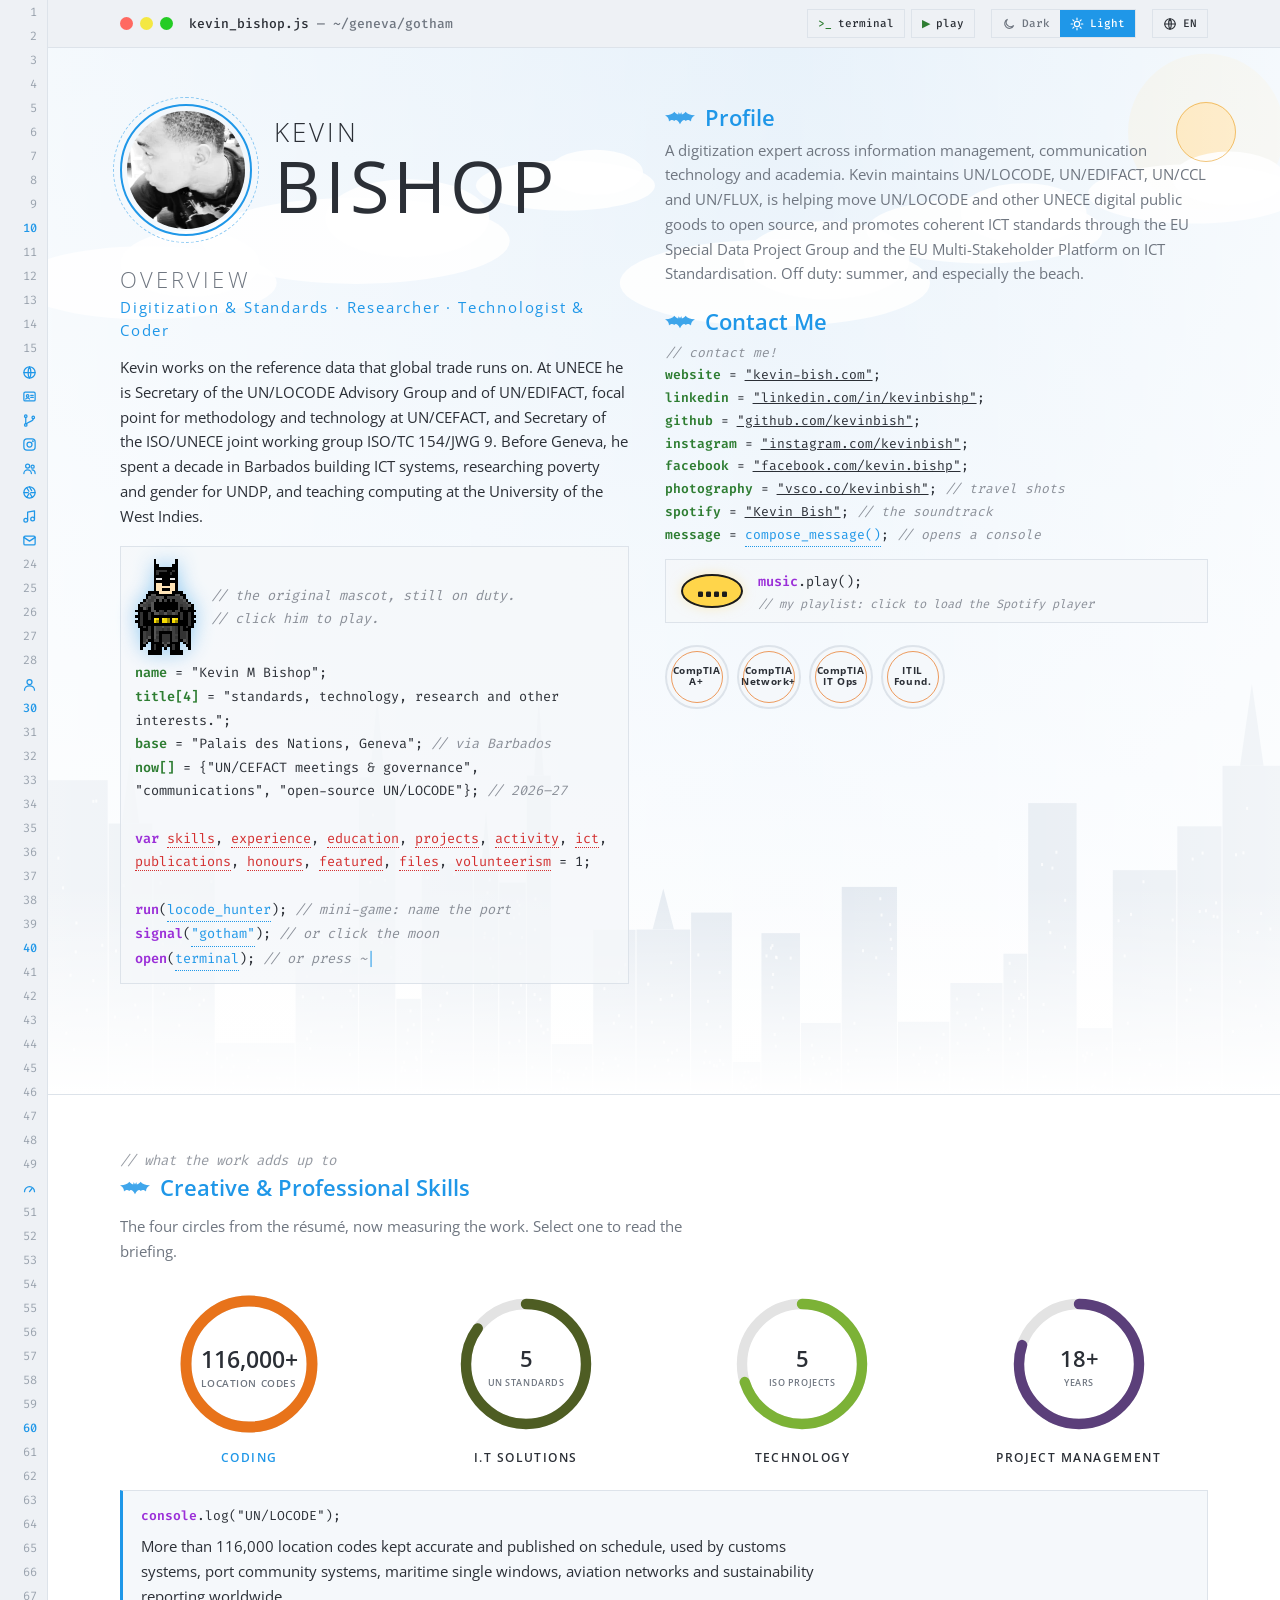
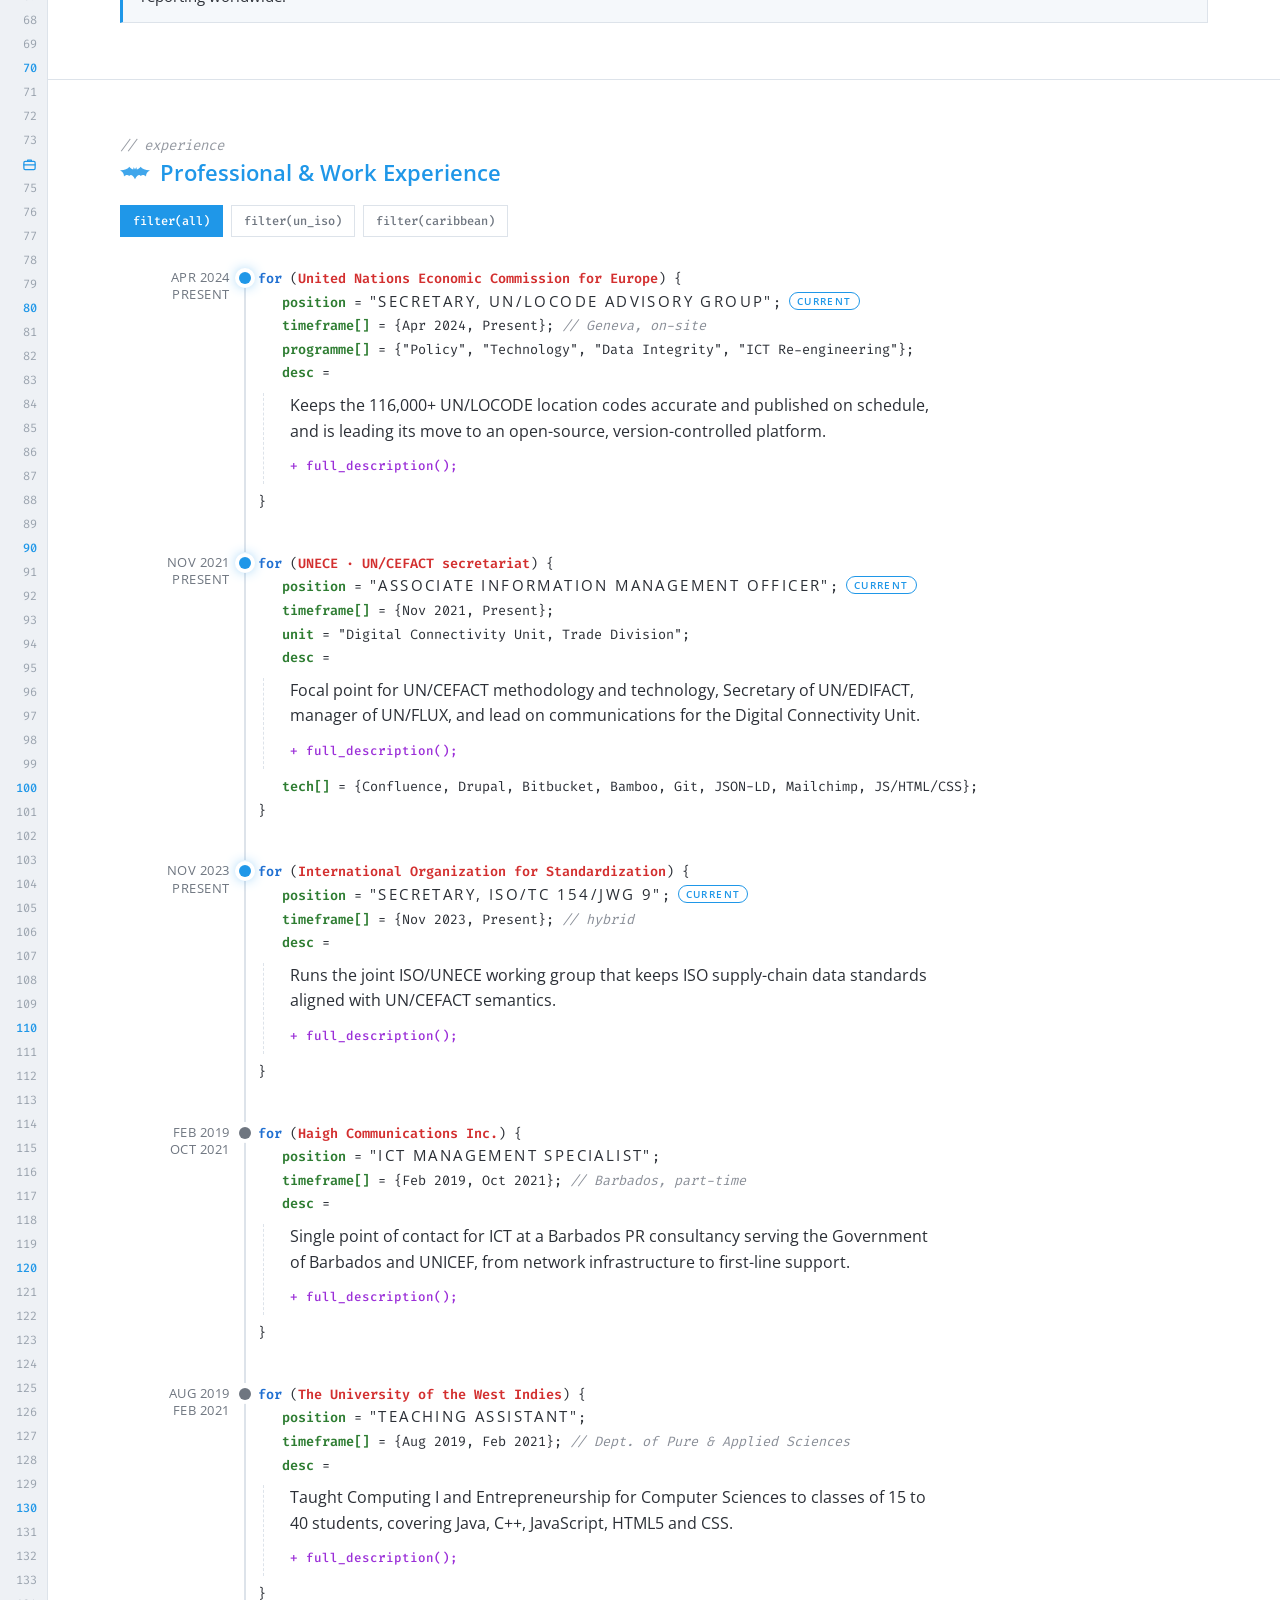
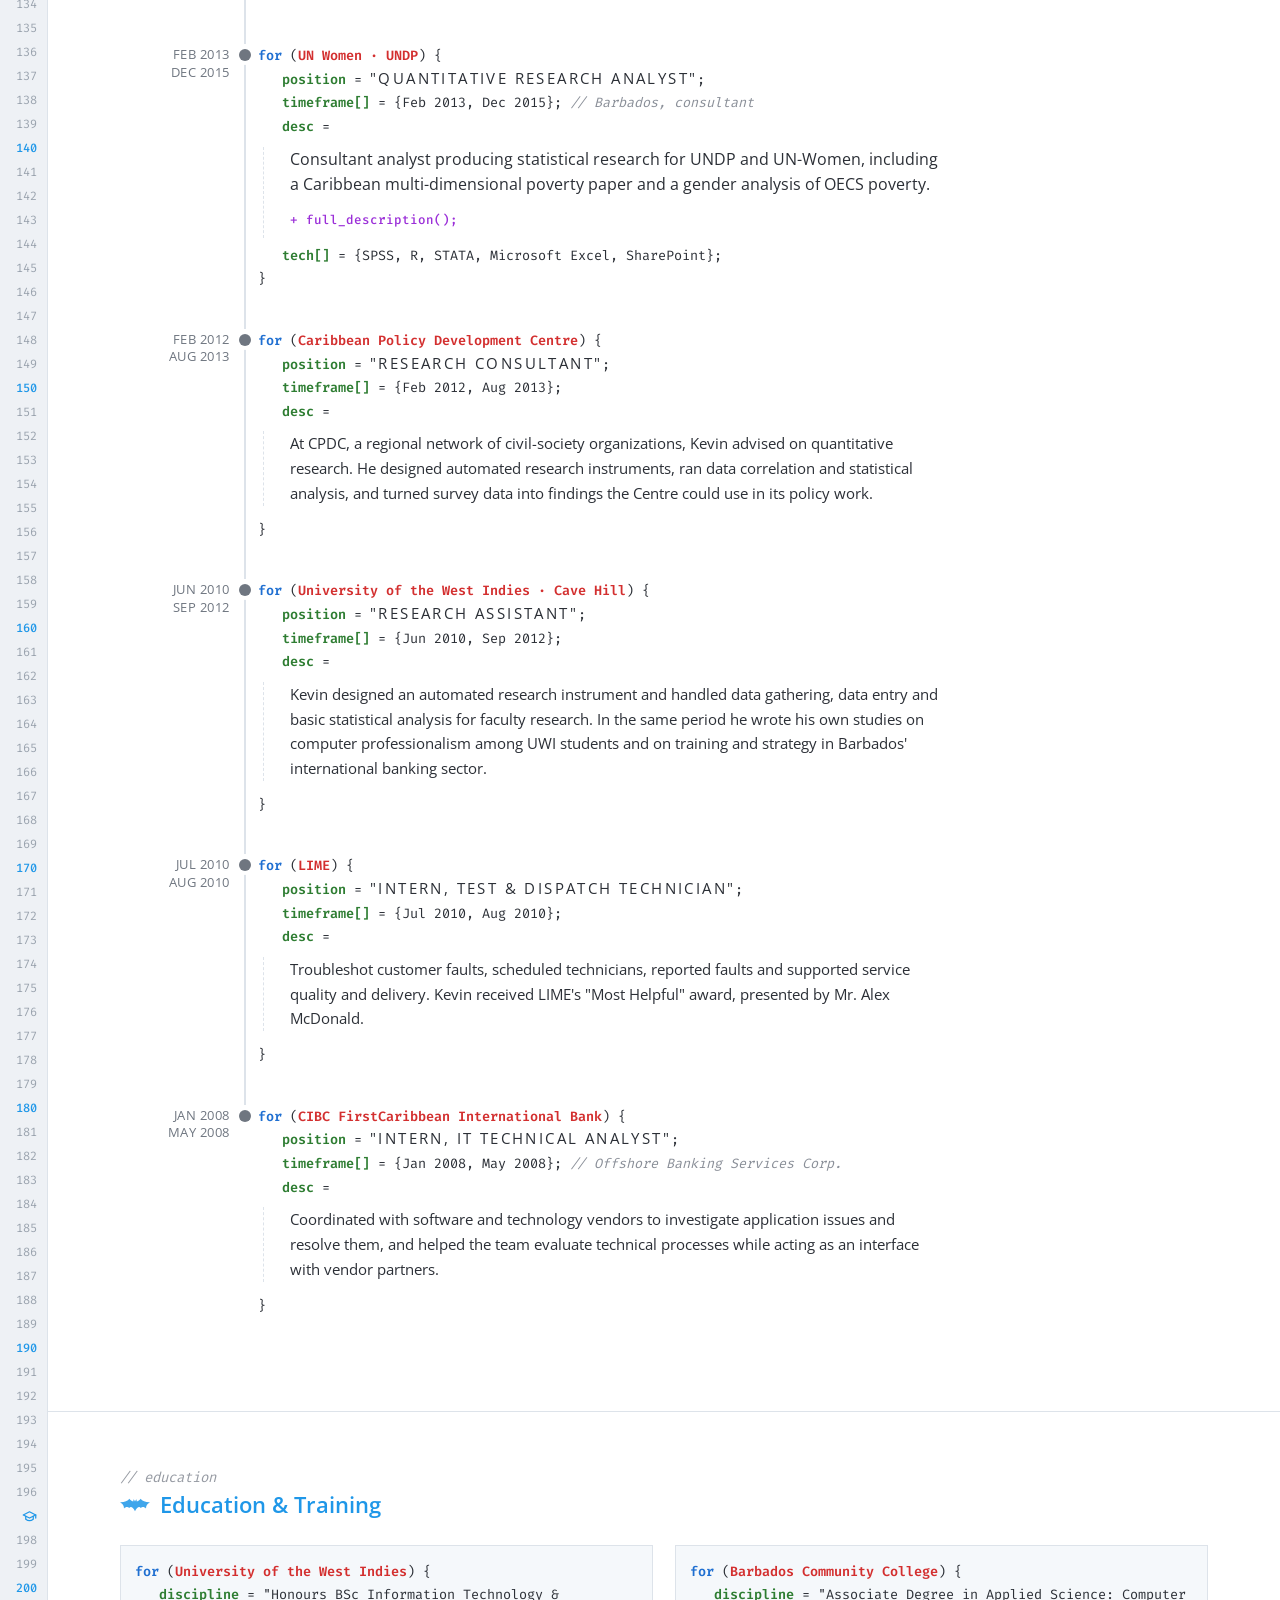
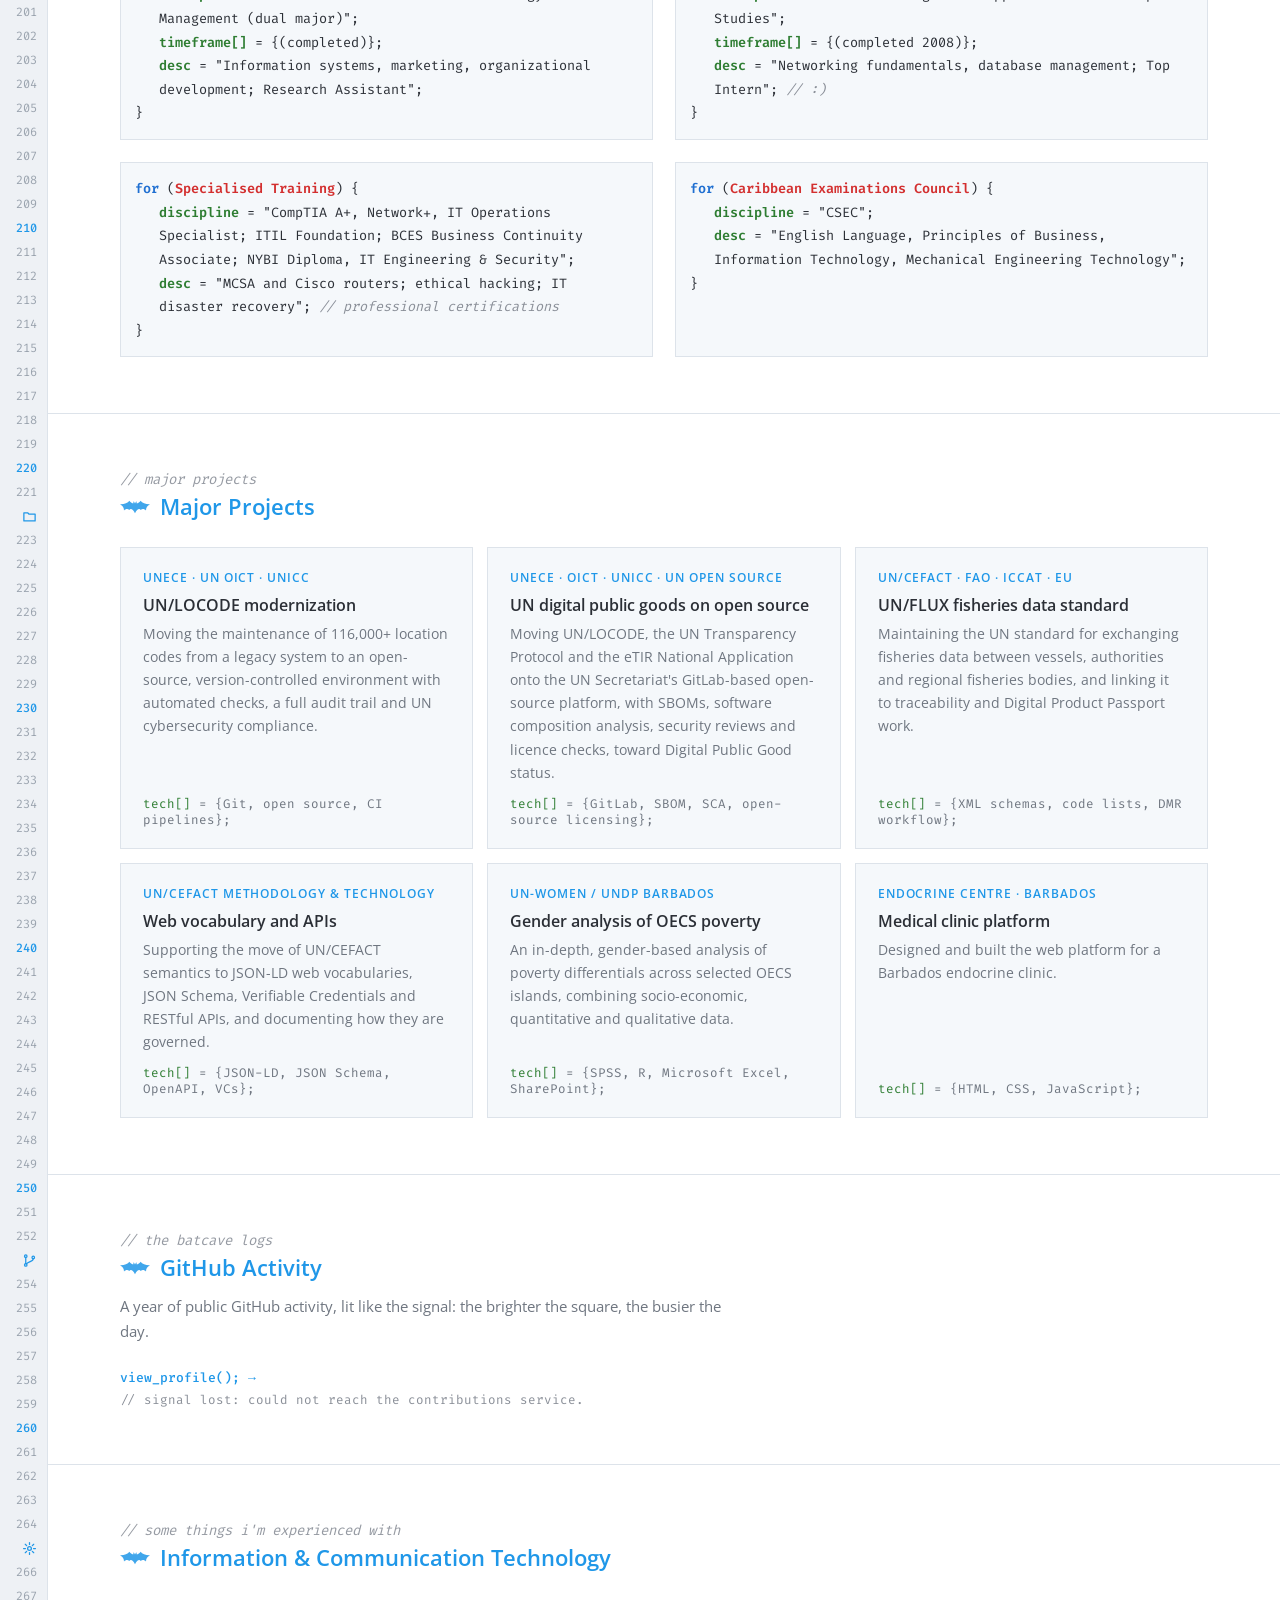
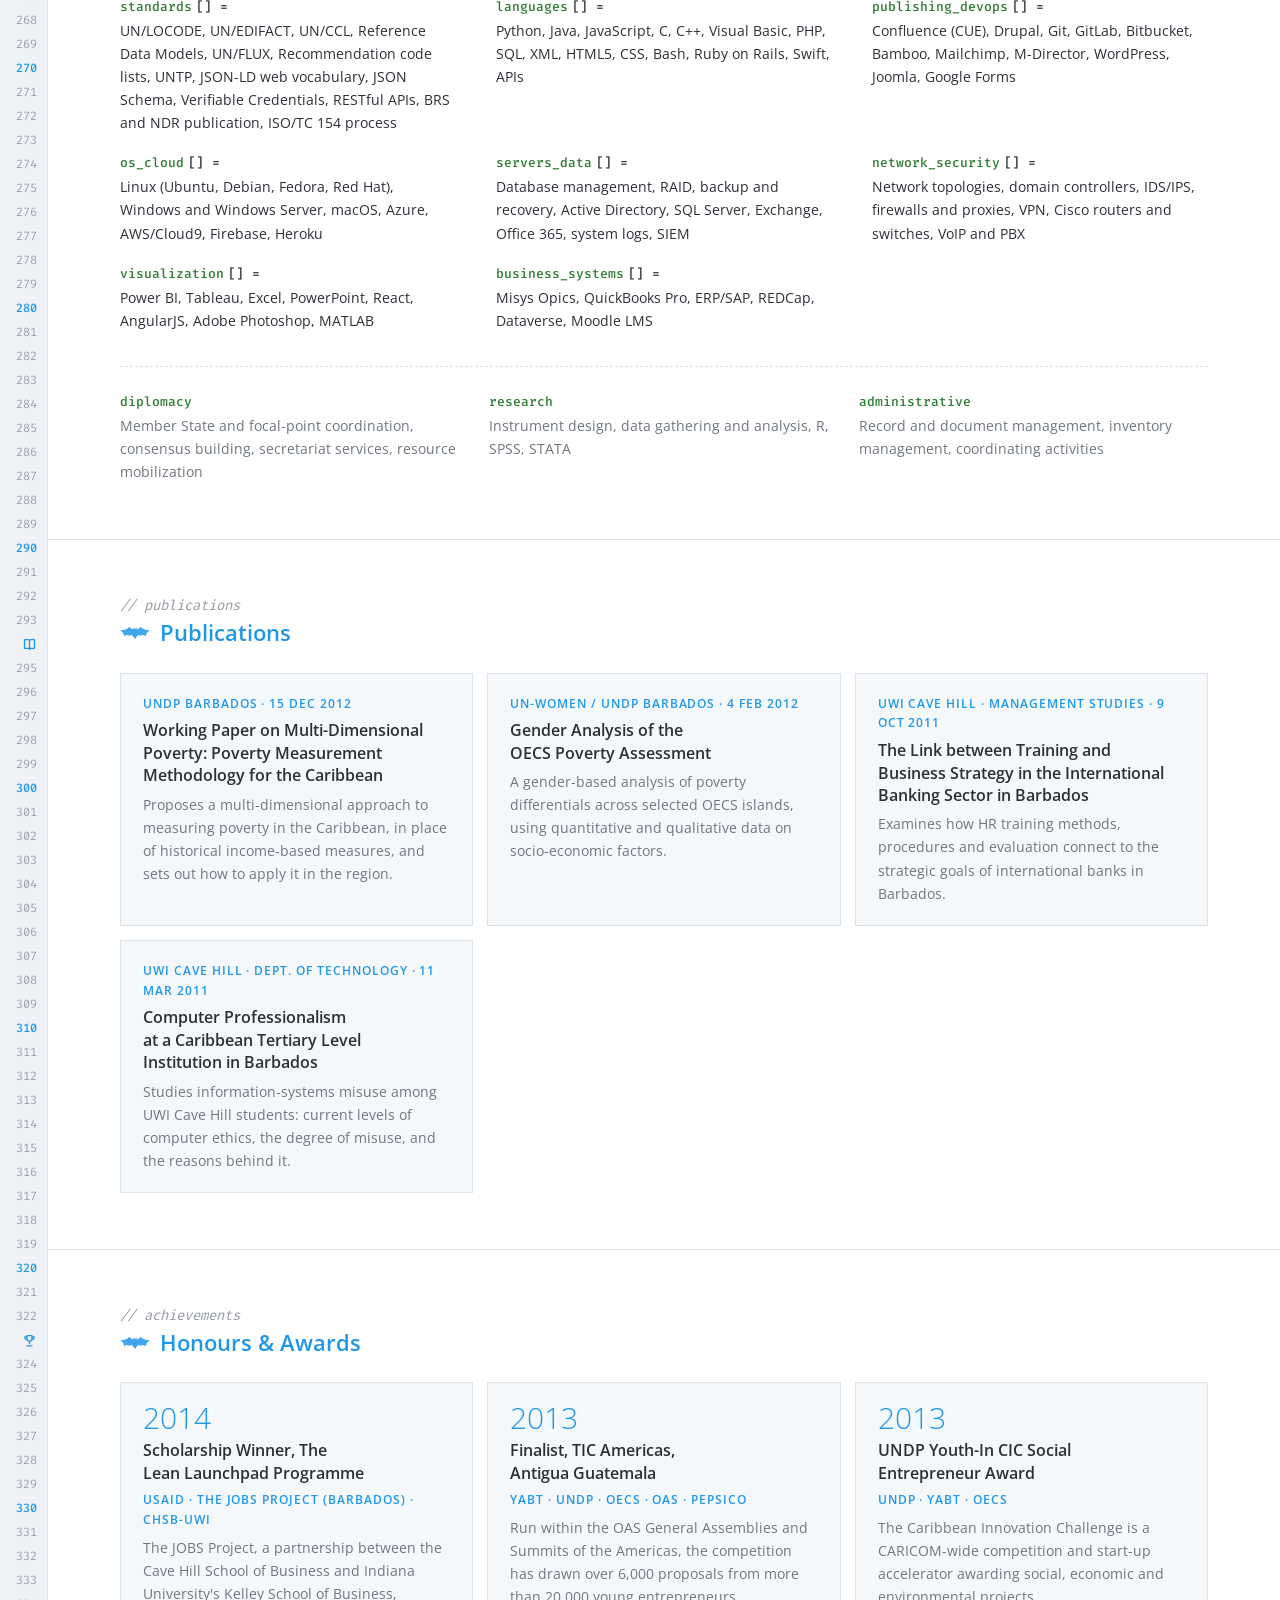
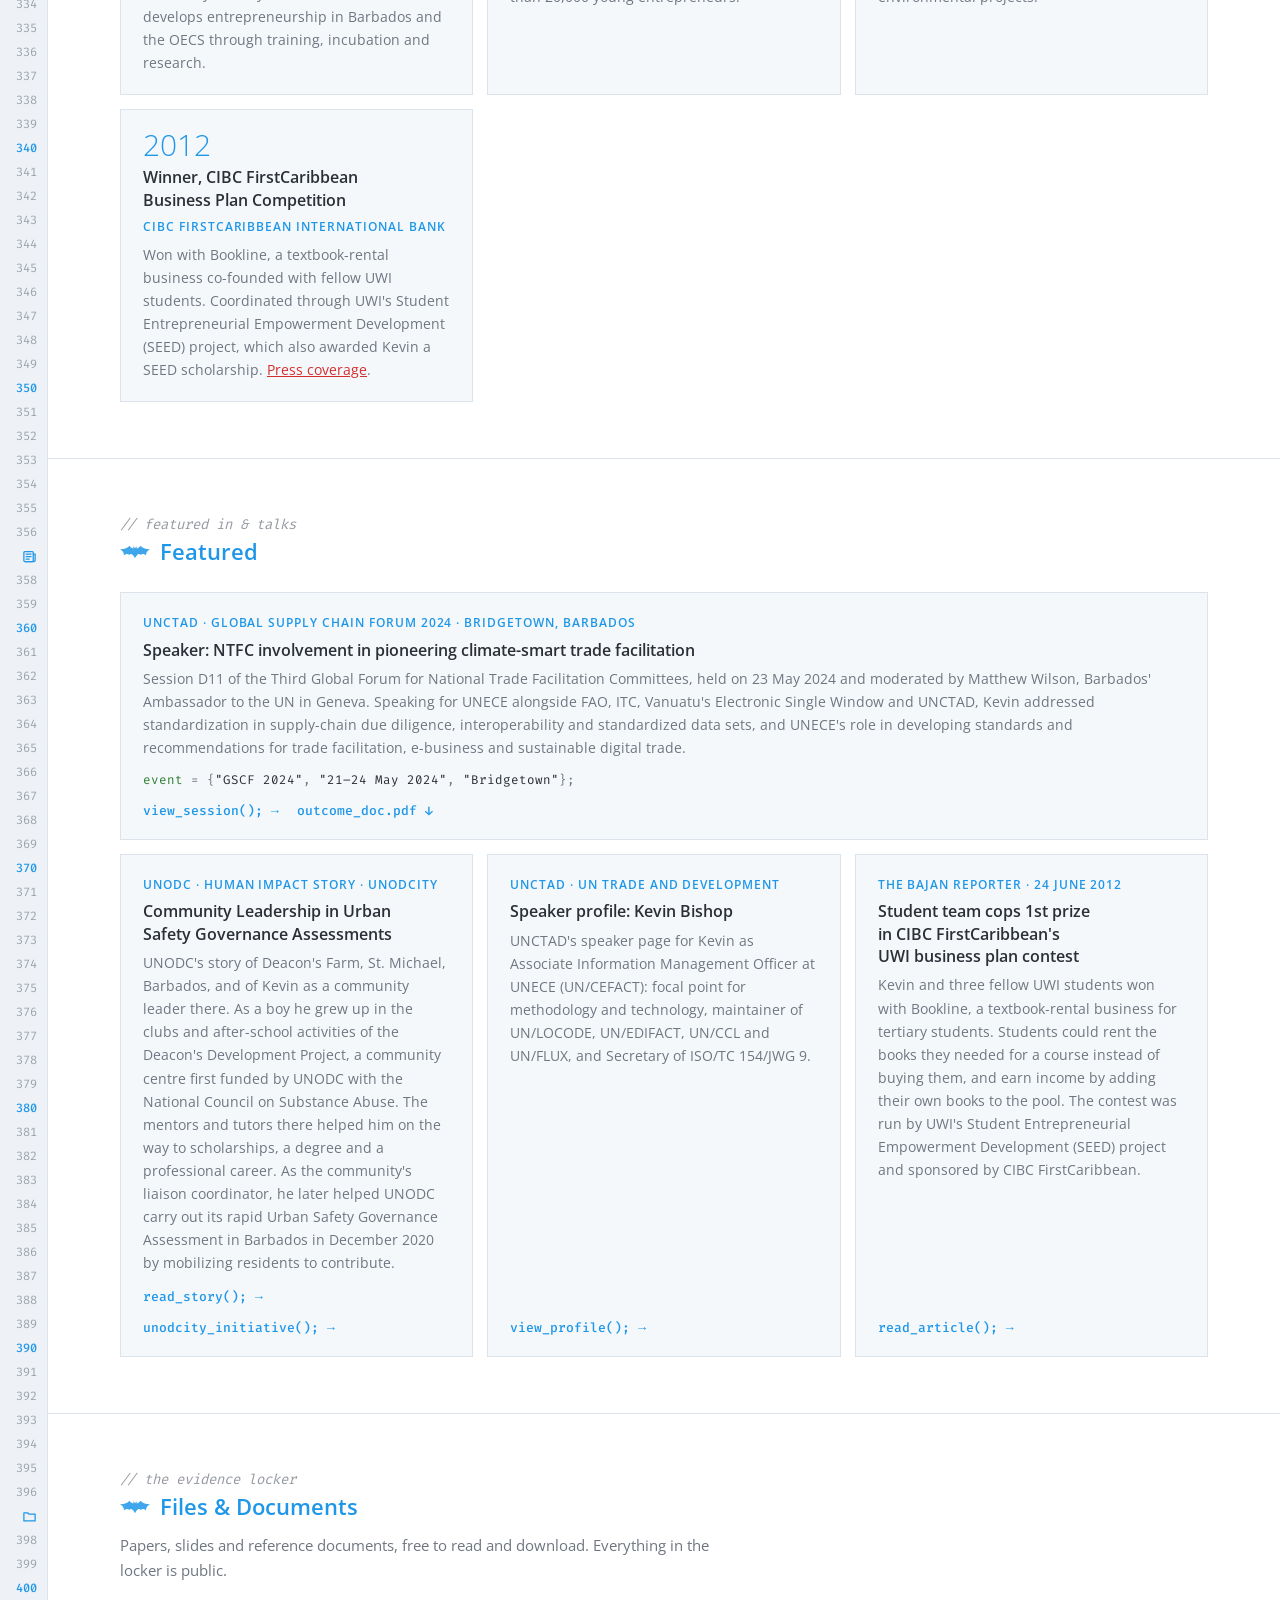
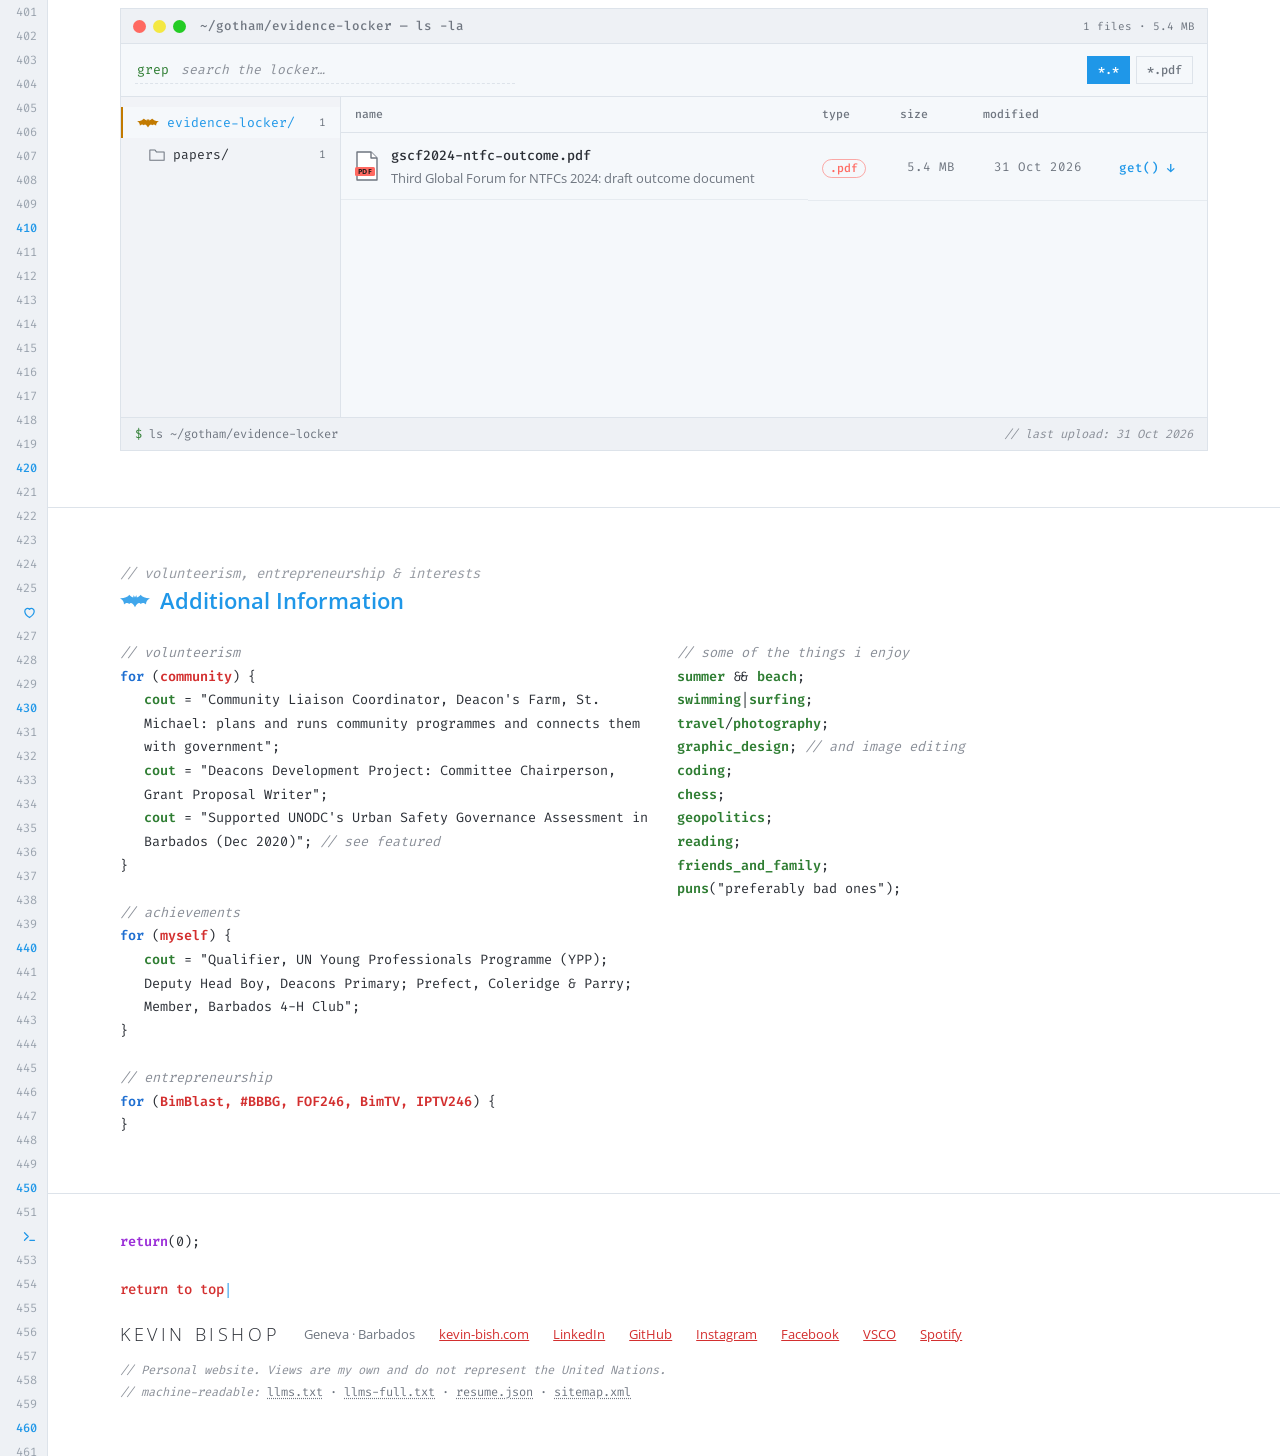
==== commit 8cd4586c: "Add Files & Documents (evidence locker) with automatic rebuild - New section listing everything in f" ====
--- a/index.html
+++ b/index.html
@@ -452,7 +452,7 @@
         <span class="l"><b class="v">base</b> = <span class="s">"Palais des Nations, Geneva"</span>; <span class="cm">// via Barbados</span></span>
         <span class="l"><b class="v">now[]</b> = {<span class="s">"UN/CEFACT meetings &amp; governance"</span>, <span class="s">"communications"</span>, <span class="s">"open-source UN/LOCODE"</span>}; <span class="cm">// 2026–27</span></span>
         <span class="l"> </span>
-        <span class="l"><b class="kw">var</b> <a href="#skills">skills</a>, <a href="#experience">experience</a>, <a href="#education">education</a>, <a href="#projects">projects</a>, <a href="#activity">activity</a>, <a href="#ict">ict</a>, <a href="#publications">publications</a>, <a href="#honours">honours</a>, <a href="#featured">featured</a>, <a href="#additional">volunteerism</a> = 1;</span>
+        <span class="l"><b class="kw">var</b> <a href="#skills">skills</a>, <a href="#experience">experience</a>, <a href="#education">education</a>, <a href="#projects">projects</a>, <a href="#activity">activity</a>, <a href="#ict">ict</a>, <a href="#publications">publications</a>, <a href="#honours">honours</a>, <a href="#featured">featured</a>, <a href="#files">files</a>, <a href="#additional">volunteerism</a> = 1;</span>
         <span class="l"> </span>
         <span class="l js-only"><b class="kw">run</b>(<button class="act" data-act="play">locode_hunter</button>); <span class="cm">// mini-game: name the port</span></span>
         <span class="l js-only"><b class="kw">signal</b>(<button class="act" data-act="signal">"gotham"</button>); <span class="cm">// or click the moon</span></span>
@@ -835,6 +835,31 @@
   </div>
 </div></section>
 
+<section id="files"><div class="wrap">
+  <h2><span class="cm">// the evidence locker</span><svg data-gi="folder"><use href="#bat"/></svg>Files &amp; Documents</h2>
+  <p class="lede">Papers, slides and reference documents, free to read and download. Everything in the locker is public.</p>
+  <!-- locker:start -->
+  <div class="fx" id="fx" data-count="1" data-size="5.4 MB">
+    <div class="win-bar"><div class="lights"><span class="r"></span><span class="y"></span><span class="gdot"></span></div><span class="win-title">~/gotham/evidence-locker — ls -la</span><span class="win-state" id="fxState">1 files · 5.4 MB</span></div>
+    <div class="fx-tools js-only">
+      <label class="fx-search"><span class="v">grep</span><input id="fxQ" type="search" placeholder="search the locker…" autocomplete="off" aria-label="Search the files"></label>
+      <div class="fx-chips" role="group" aria-label="File type"><button type="button" data-t="all" aria-pressed="true">*.*</button><button type="button" data-t="pdf" aria-pressed="false">*.pdf</button></div>
+    </div>
+    <div class="fx-body">
+      <nav class="fx-tree" aria-label="Folders"><ul><li><button type="button" data-f="all" aria-pressed="true"><svg class="bat" viewBox="0 0 60 26" aria-hidden="true"><use href="#bat"/></svg>evidence-locker/<span>1</span></button></li><li><button type="button" data-f="papers" aria-pressed="false"><svg class="fo" viewBox="0 0 24 20" aria-hidden="true"><path d="M1 3h8l2 3h12v13H1z"/></svg>papers/<span>1</span></button></li></ul></nav>
+      <div class="fx-list-wrap"><table class="fx-list">
+        <thead><tr><th>name</th><th>type</th><th class="fx-num">size</th><th class="fx-num">modified</th><th><span class="sr">get</span></th></tr></thead>
+        <tbody id="fxRows">
+        <tr data-folder="papers" data-type="pdf"><td class="fx-name"><svg class="fi" viewBox="0 0 24 30" aria-hidden="true"><path d="M2 1h14l6 6v22H2z"/><path d="M16 1v6h6"/><rect x="0" y="16" width="20" height="9" rx="1.5" style="fill:#ff6961;stroke:none"/><text x="10" y="23" text-anchor="middle">PDF</text></svg><span><a href="docs/gscf2024-ntfc-outcome.pdf">gscf2024-ntfc-outcome.pdf</a><small>Third Global Forum for NTFCs 2024: draft outcome document</small></span></td><td><span class="fx-badge" style="--c:#ff6961">.pdf</span></td><td class="fx-num">5.4 MB</td><td class="fx-num"><time datetime="2026-10-31">31 Oct 2026</time></td><td><a class="fx-get" href="docs/gscf2024-ntfc-outcome.pdf" download aria-label="Download gscf2024-ntfc-outcome.pdf">get()<span aria-hidden="true"> ↓</span></a></td></tr>
+        </tbody>
+      </table>
+      <p class="fx-empty cm" id="fxEmpty" hidden>// no files match. try another search.</p></div>
+    </div>
+    <div class="fx-status"><span><span class="v">$</span> ls ~/gotham/evidence-locker</span><span class="cm" id="fxLast" data-date="2026-10-31">// last upload: 31 Oct 2026</span></div>
+  </div>
+  <!-- locker:end -->
+</div></section>
+
 <section id="additional"><div class="wrap">
   <h2><span class="cm">// volunteerism, entrepreneurship &amp; interests</span><svg data-gi="heart"><use href="#bat"/></svg>Additional Information</h2>
   <div class="cols">
--- a/css/style.css
+++ b/css/style.css
@@ -486,3 +486,68 @@
 .gh.gh-fail .gh-scroll,.gh.gh-fail .gh-stats,.gh.gh-fail .gh-legend{display:none}
 @media (prefers-reduced-motion:reduce){.gh-grid.on .d{animation:none}}
 @media print{#activity{display:none!important}}
+
+/* Files & Documents: the evidence locker (listing generated by scripts/locker.py) */
+.fx{border:1px solid var(--rule);background:var(--panel);position:relative}
+.fx .win-state{font-variant-numeric:tabular-nums}
+.fx-tools{display:flex;flex-wrap:wrap;gap:10px 18px;align-items:center;justify-content:space-between;padding:12px 14px;border-bottom:1px solid var(--rule)}
+.fx-search{display:flex;align-items:center;gap:10px;font:13px var(--mono);flex:1;min-width:min(100%,240px);max-width:380px;border-bottom:1px dashed var(--rule);padding:4px 2px}
+.fx-search:focus-within{border-color:var(--head)}
+.fx-search input{flex:1;min-width:0;font:13px var(--mono);background:transparent;border:0;outline:0;color:var(--str);caret-color:var(--head)}
+.fx-search input::placeholder{color:var(--cm);font-style:italic}
+.fx-chips{display:flex;flex-wrap:wrap;gap:6px}
+.fx-chips button{font:500 12px var(--mono);padding:5px 10px;border:1px solid var(--rule);background:transparent;color:var(--muted);cursor:pointer}
+.fx-chips button[aria-pressed="true"]{background:var(--head);border-color:var(--head);color:var(--bg)}
+.fx-body{display:grid;grid-template-columns:220px 1fr;min-height:320px}
+.fx-tree{border-right:1px solid var(--rule);padding:10px 0;background:color-mix(in srgb,var(--bar) 60%,transparent)}
+.fx-tree ul{list-style:none;margin:0;padding:0}
+.fx-tree li+li{margin-top:1px}
+.fx-tree button{display:flex;align-items:center;gap:8px;width:100%;padding:7px 14px 7px 26px;font:13px var(--mono);color:var(--fg);background:none;border:0;border-left:2px solid transparent;cursor:pointer;text-align:left}
+.fx-tree li:first-child button{padding-left:14px}
+.fx-tree button span{margin-left:auto;color:var(--muted);font-size:11px}
+.fx-tree button:hover{background:var(--panel)}
+.fx-tree button[aria-pressed="true"]{border-left-color:#ffe28c;background:var(--panel);color:var(--head)}
+.fx-tree .fo{width:16px;height:13px;fill:none;stroke:var(--muted);stroke-width:1.6;stroke-linejoin:round;flex:none}
+.fx-tree button[aria-pressed="true"] .fo{stroke:#ffe28c;fill:color-mix(in srgb,#ffe28c 25%,transparent)}
+.fx-tree .bat{width:22px;height:10px;fill:#ffe28c;filter:drop-shadow(0 0 4px rgba(255,226,140,.6));flex:none}
+.fx-list-wrap{overflow-x:auto}
+.fx-list{width:100%;border-collapse:collapse;font-size:14px}
+.fx-list th{font:500 11.5px var(--mono);color:var(--muted);text-align:left;padding:10px 14px;border-bottom:1px solid var(--rule);white-space:nowrap}
+.fx-list td{padding:10px 14px;border-bottom:1px solid color-mix(in srgb,var(--rule) 60%,transparent);vertical-align:middle}
+.fx-list tbody tr{transition:background .2s,box-shadow .2s}
+.fx-list tbody tr:hover{background:color-mix(in srgb,#ffe28c 7%,transparent);box-shadow:inset 3px 0 0 #ffe28c}
+.fx-name{display:flex;align-items:center;gap:12px;min-width:0}
+.fx-name a{font:500 13.5px var(--mono);color:var(--fg);text-decoration:none;overflow-wrap:anywhere}
+.fx-name a:hover{color:var(--head);text-decoration:underline}
+.fx-name small{display:block;color:var(--muted);font-size:12.5px;margin-top:2px}
+.fi{width:24px;height:30px;flex:none;fill:var(--bg);stroke:var(--muted);stroke-width:1.4;stroke-linejoin:round}
+.fi text{font:700 6.5px var(--sans);fill:#1b1b1b;stroke:none;letter-spacing:.02em}
+.fx-badge{font:500 11.5px var(--mono);color:var(--c);border:1px solid color-mix(in srgb,var(--c) 55%,transparent);padding:1px 7px;border-radius:20px;white-space:nowrap}
+.fx-num{text-align:right;white-space:nowrap;font:12.5px var(--mono);color:var(--muted);font-variant-numeric:tabular-nums}
+.fx-get{font:500 12.5px var(--mono);color:var(--head);text-decoration:none;white-space:nowrap;padding:4px 8px;border:1px solid transparent}
+.fx-get:hover{border-color:var(--head)}
+.fx-empty{padding:18px 14px;margin:0;font:13px var(--mono)}
+.fx-status{display:flex;flex-wrap:wrap;gap:4px 18px;justify-content:space-between;padding:8px 14px;border-top:1px solid var(--rule);font:12px var(--mono);color:var(--muted);background:var(--bar)}
+.sr{position:absolute;width:1px;height:1px;overflow:hidden;clip:rect(0 0 0 0)}
+@media (max-width:760px){
+  .fx-body{grid-template-columns:1fr}
+  .fx-tree{border-right:0;border-bottom:1px solid var(--rule);padding:8px 10px;overflow-x:auto}
+  .fx-tree ul{display:flex;gap:6px;width:max-content}
+  .fx-tree button,.fx-tree li:first-child button{padding:6px 10px;border-left:0;border:1px solid var(--rule)}
+  .fx-tree button[aria-pressed="true"]{border-color:#ffe28c}
+  .fx-list thead{display:none}
+  .fx-list,.fx-list tbody,.fx-list tr,.fx-list td{display:block;width:100%}
+  .fx-list tr{display:grid;grid-template-columns:1fr auto;gap:4px 10px;padding:12px 14px;border-bottom:1px solid var(--rule)}
+  .fx-list td{padding:0;border:0}
+  .fx-list td.fx-name{grid-column:1/-1;display:flex;margin-bottom:4px}
+  .fx-list td:nth-child(2){display:flex;gap:10px;align-items:center}
+  .fx-list td:nth-child(2){grid-column:1}
+  .fx-list td:nth-child(3),.fx-list td:nth-child(4){display:inline;text-align:left}
+  .fx-list td:nth-child(5){grid-column:2;grid-row:2;text-align:right}
+}
+.fx-name small:empty{display:none}
+@media print{.fx-tools,.fx-tree,.fx-status,.fx-get{display:none!important}.fx-body{display:block}.fx-list tbody tr:hover{background:none;box-shadow:none}}
+:root[data-theme="light"] .fx-tree .bat{fill:#c27a00;filter:none}
+:root[data-theme="light"] .fx-tree button[aria-pressed="true"]{border-left-color:#c27a00}
+:root[data-theme="light"] .fx-tree button[aria-pressed="true"] .fo{stroke:#c27a00;fill:color-mix(in srgb,#c27a00 18%,transparent)}
+:root[data-theme="light"] .fx-list tbody tr:hover{background:color-mix(in srgb,#e8a028 8%,transparent);box-shadow:inset 3px 0 0 #c27a00}
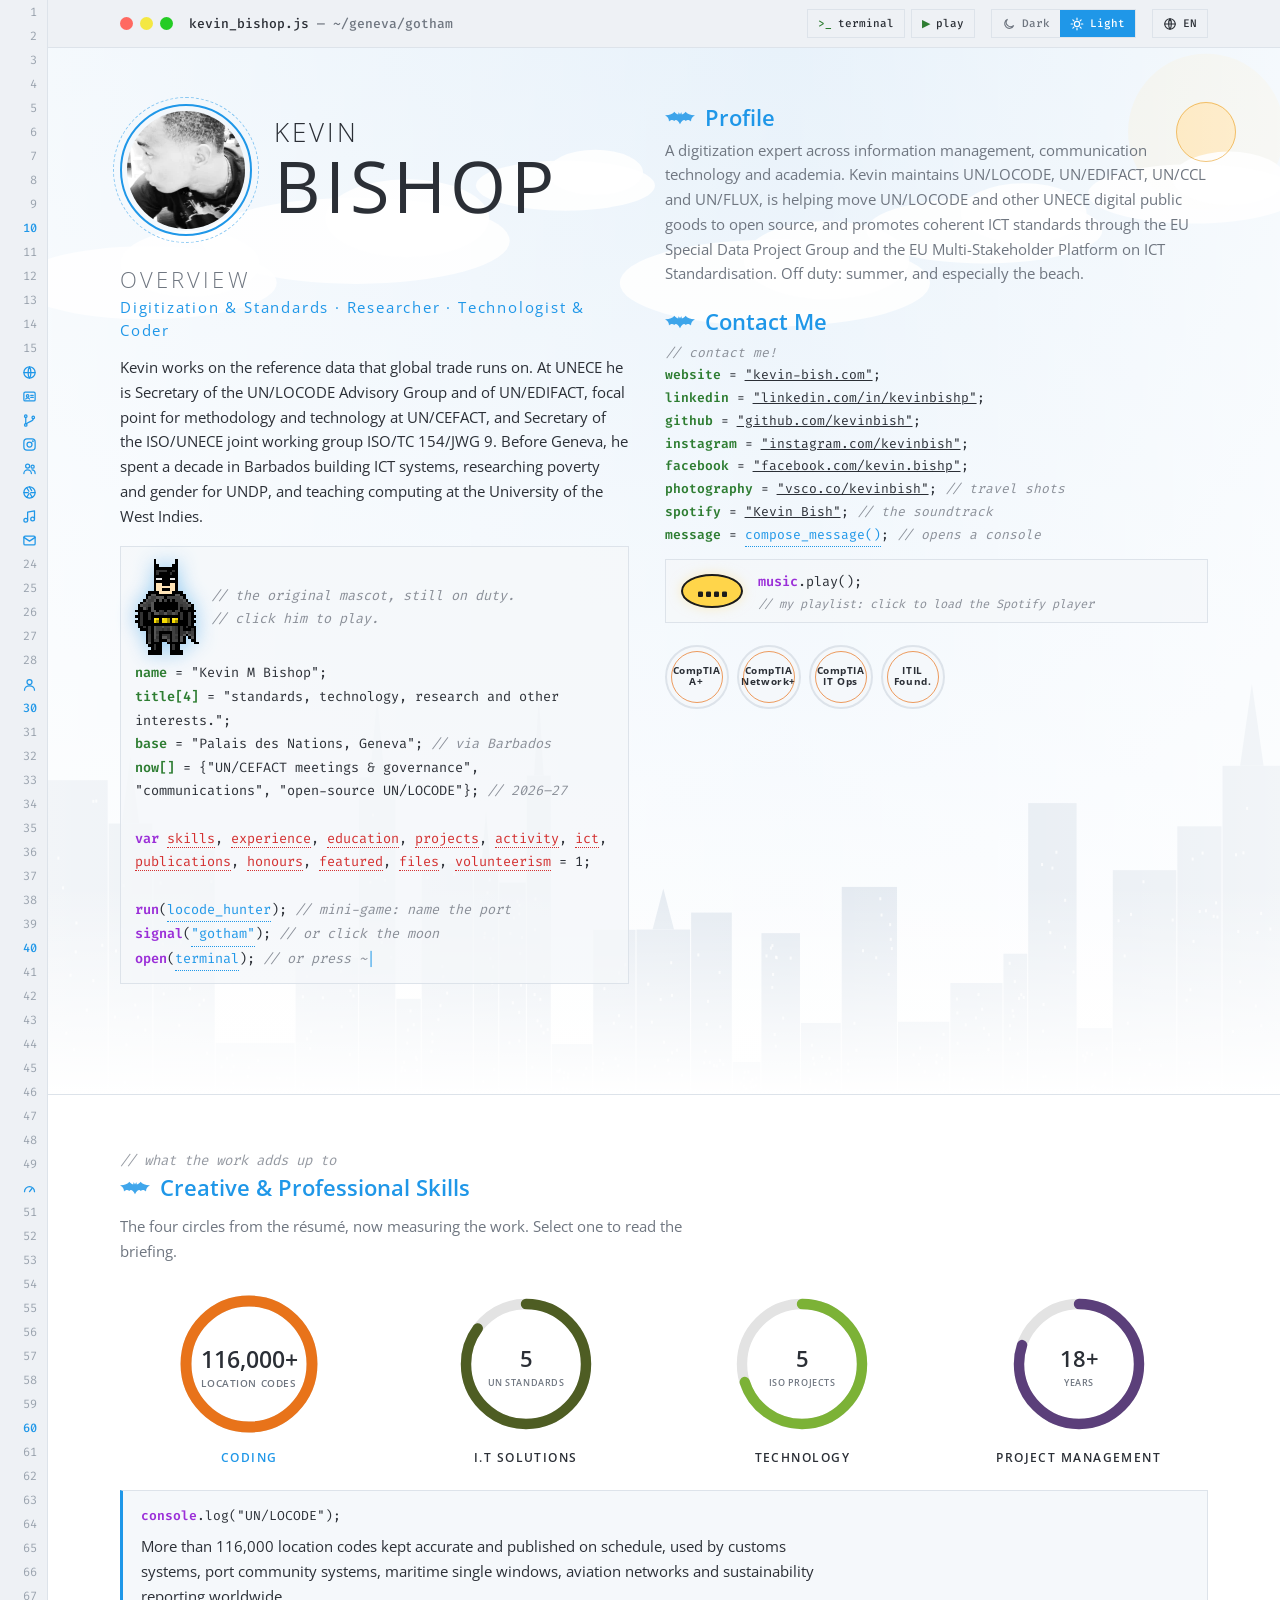
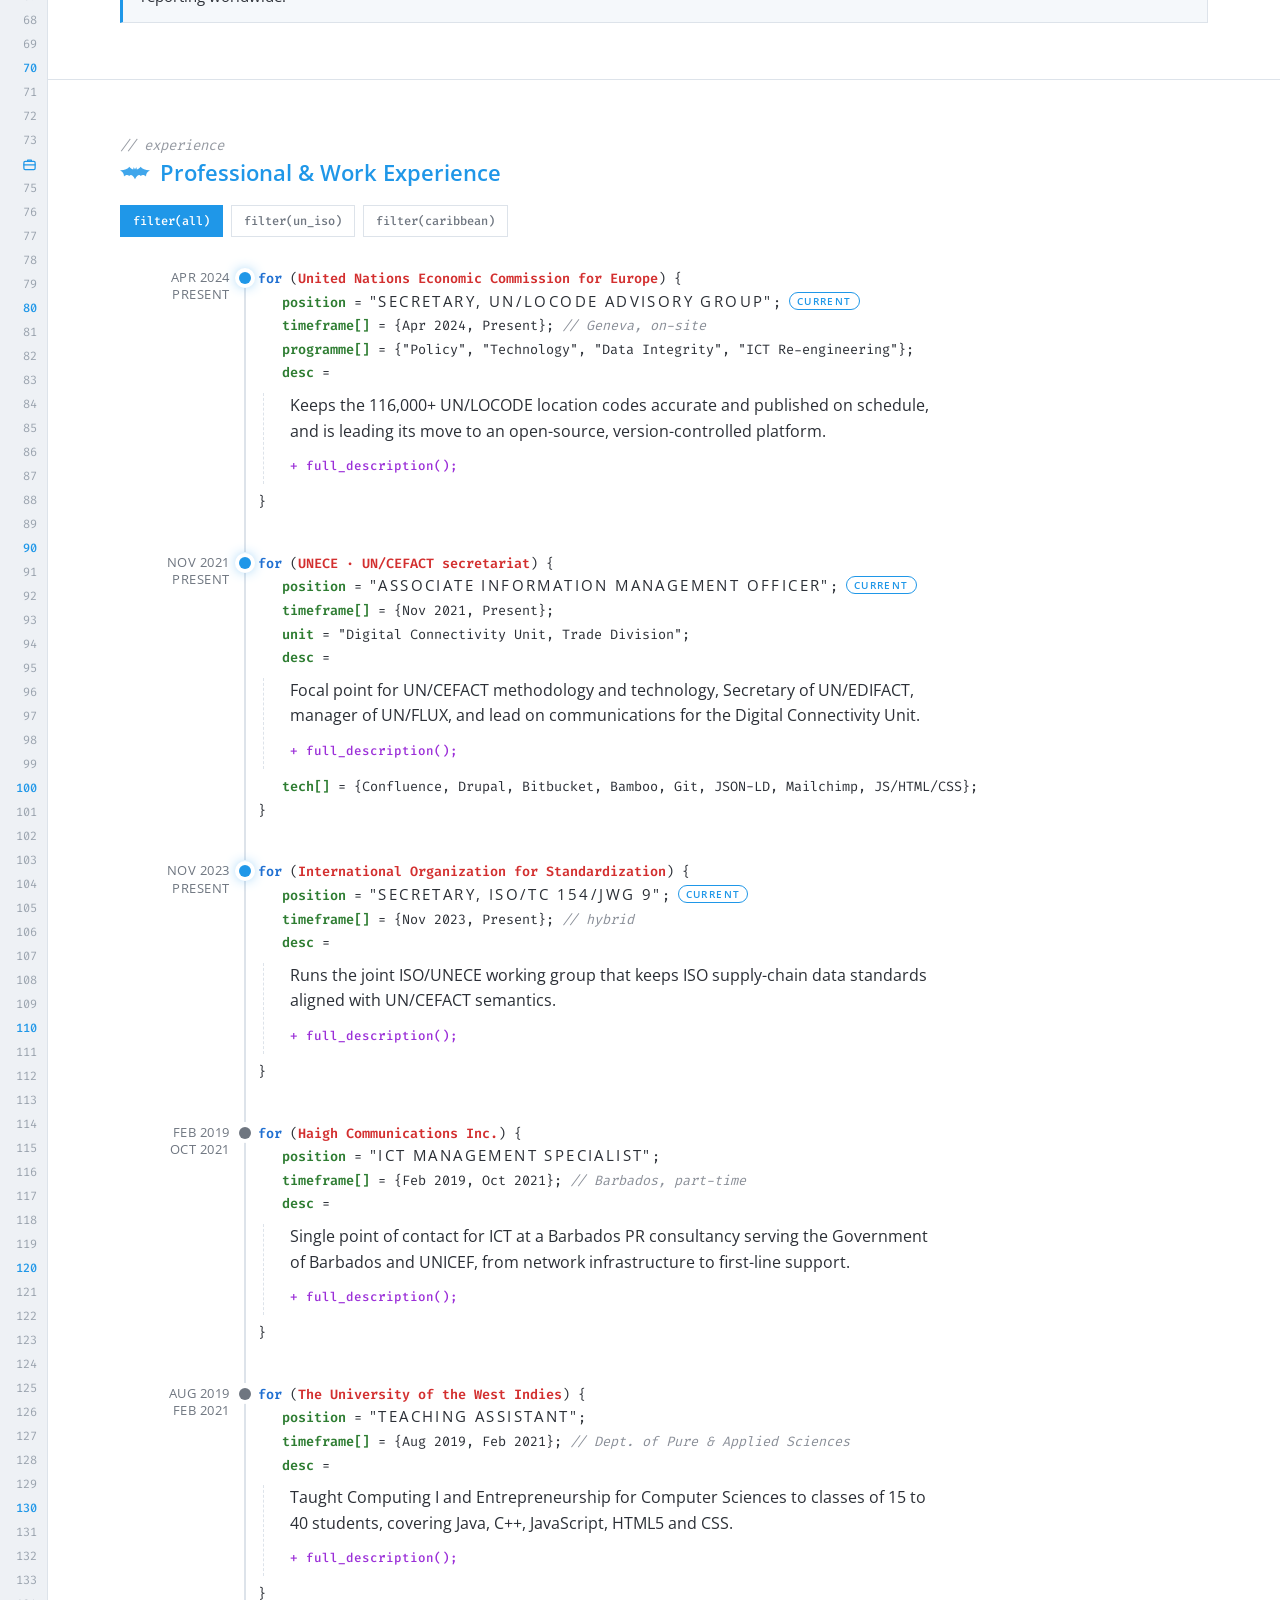
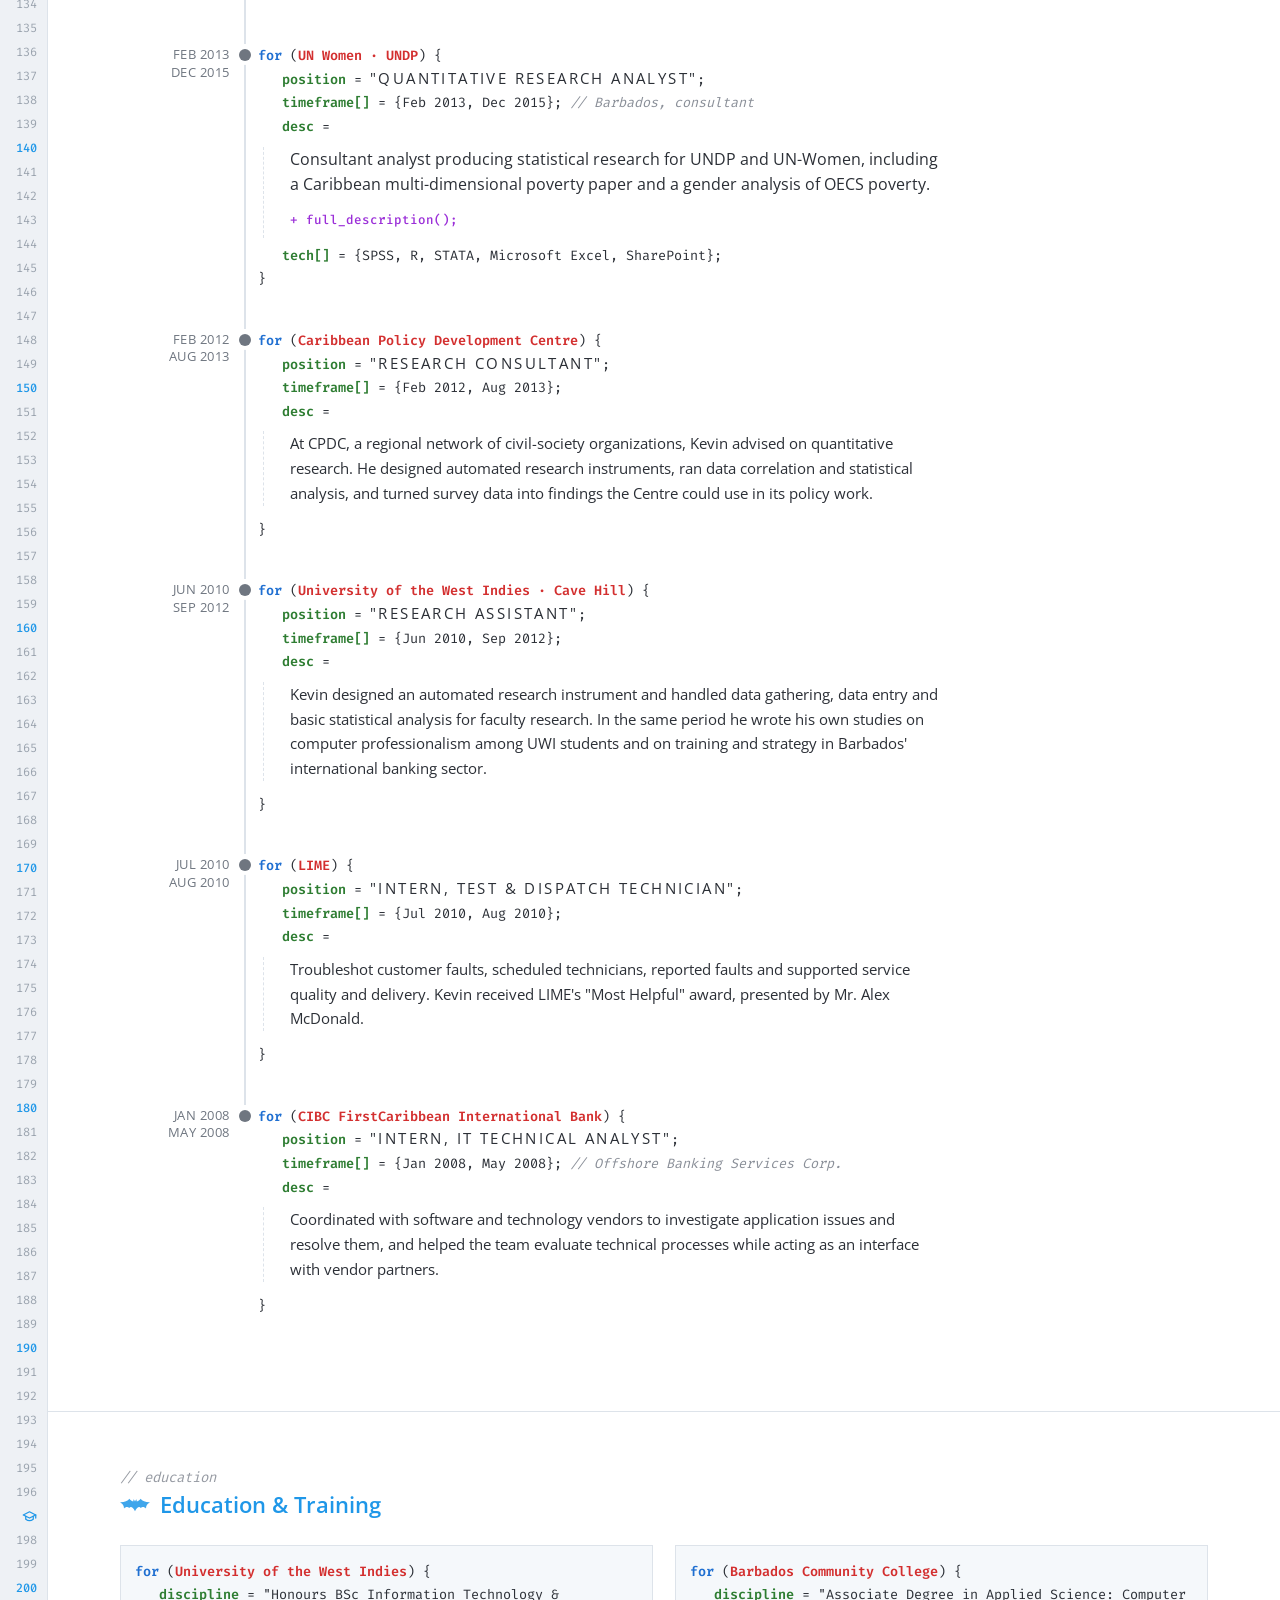
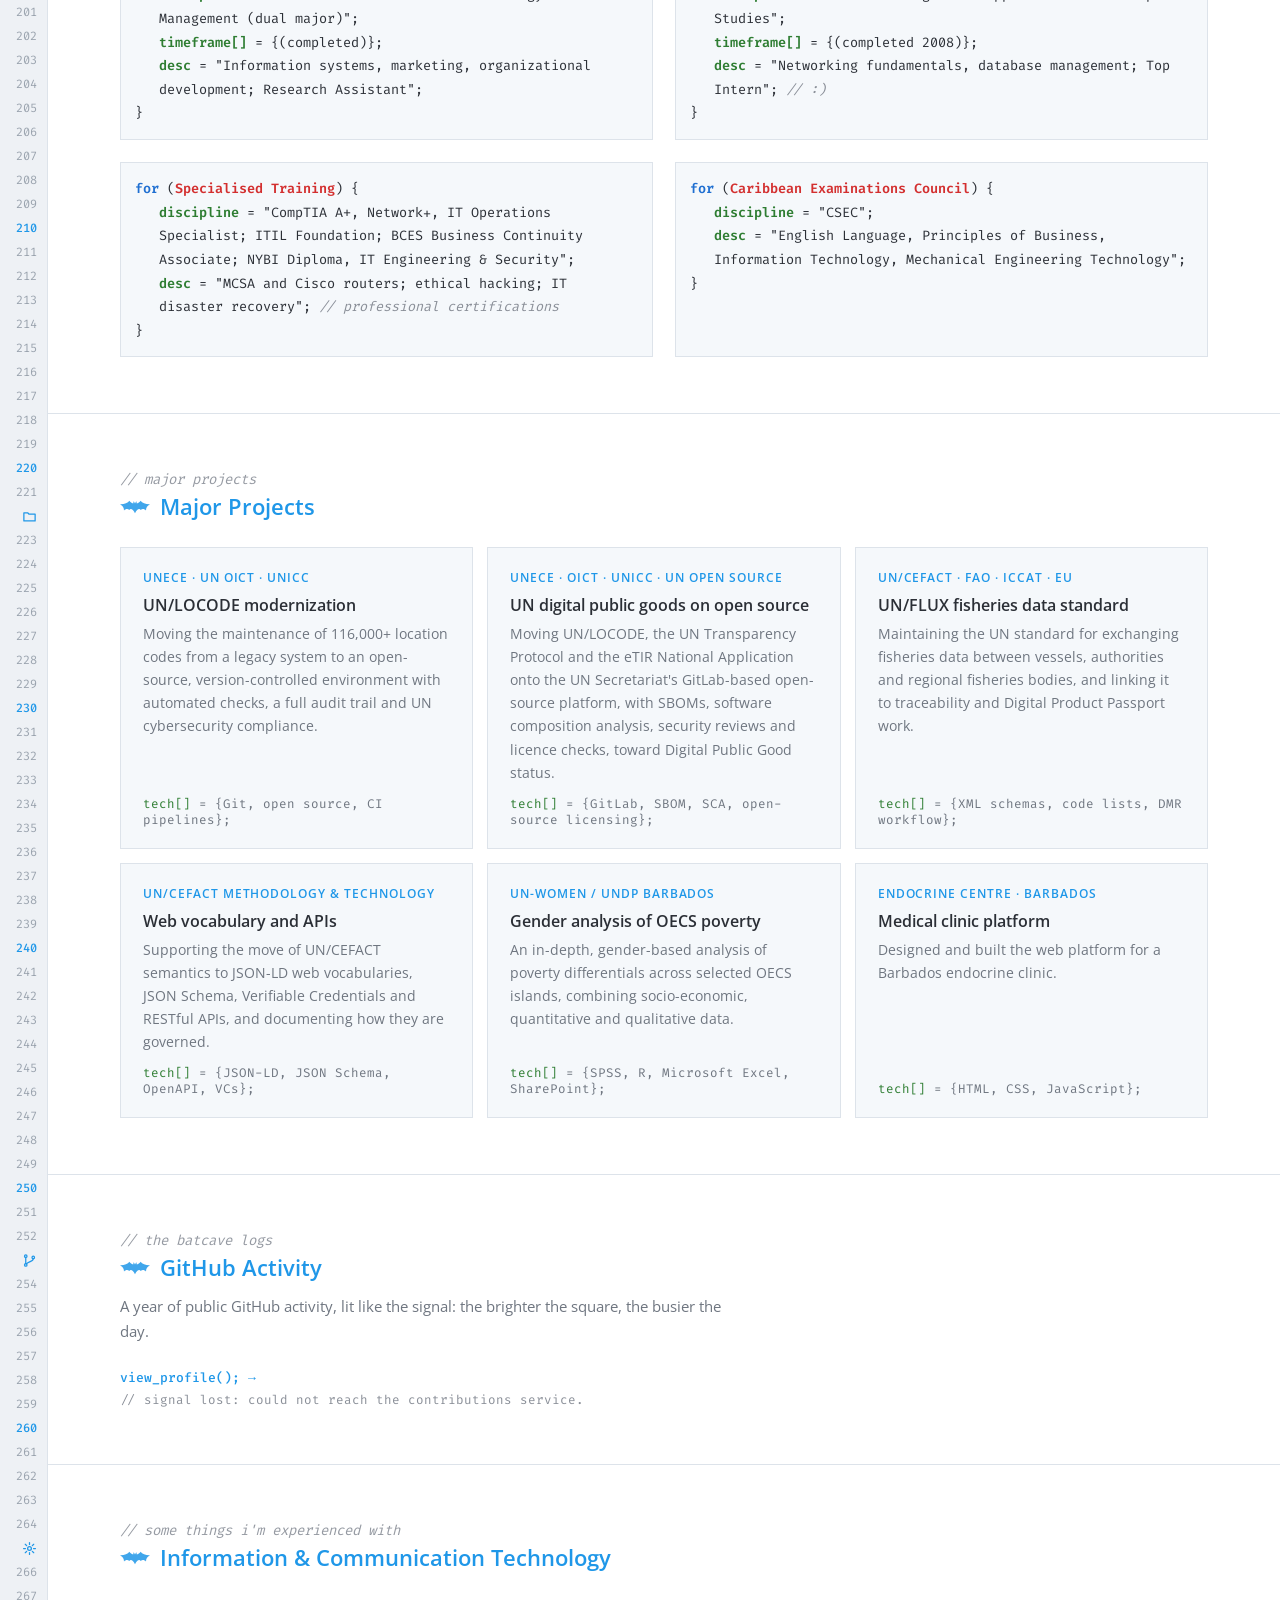
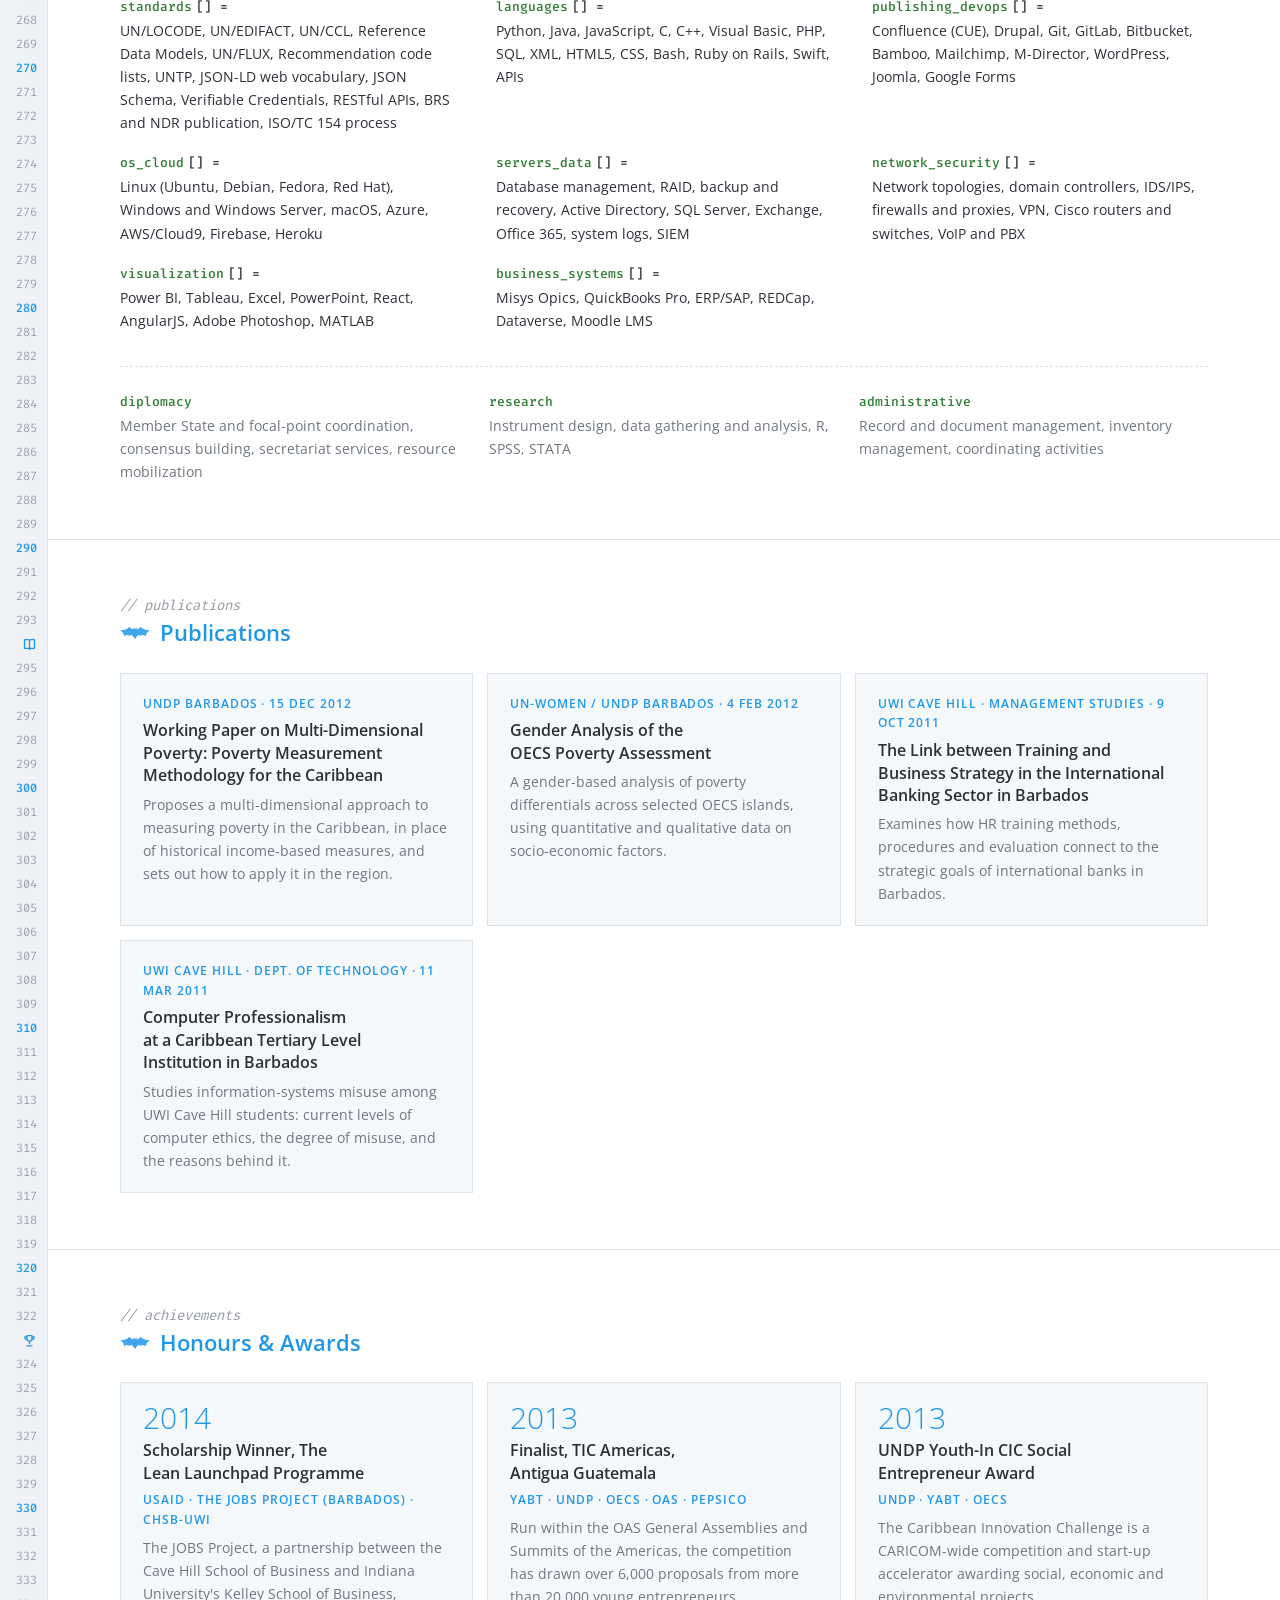
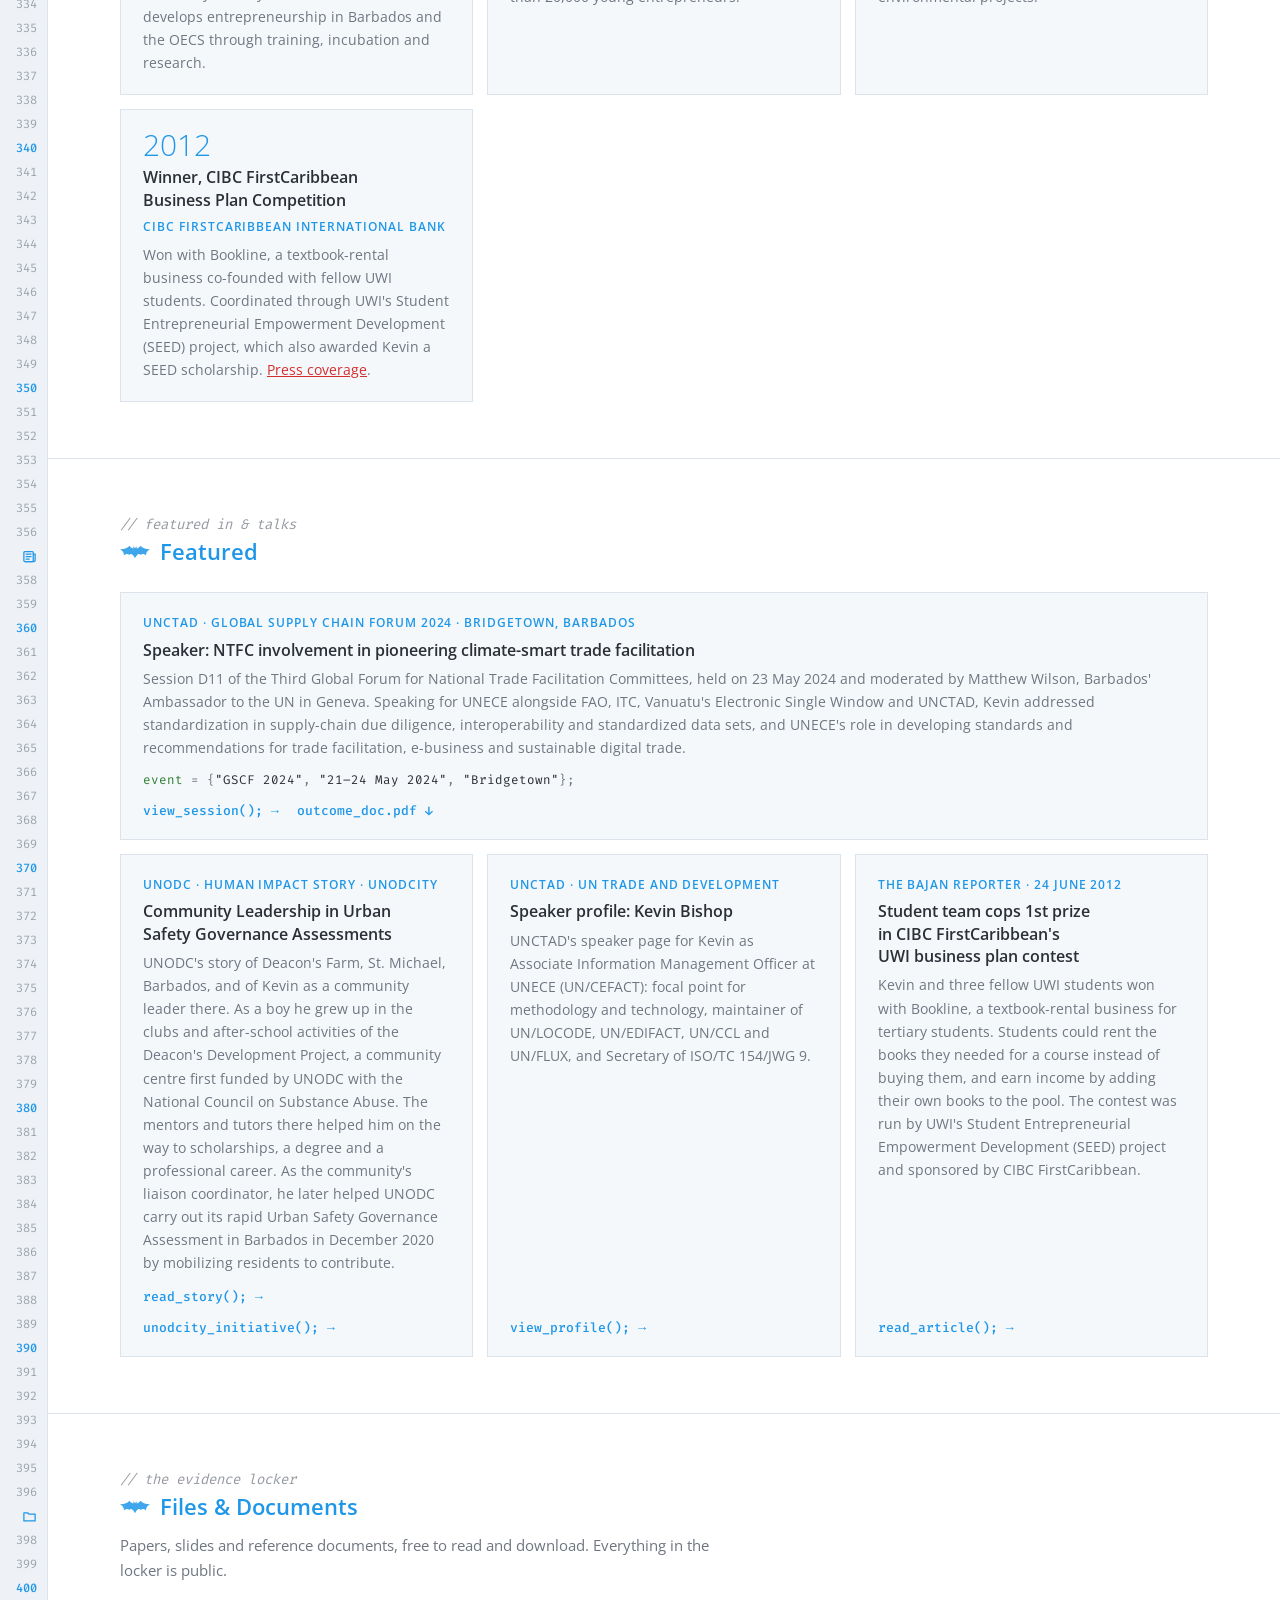
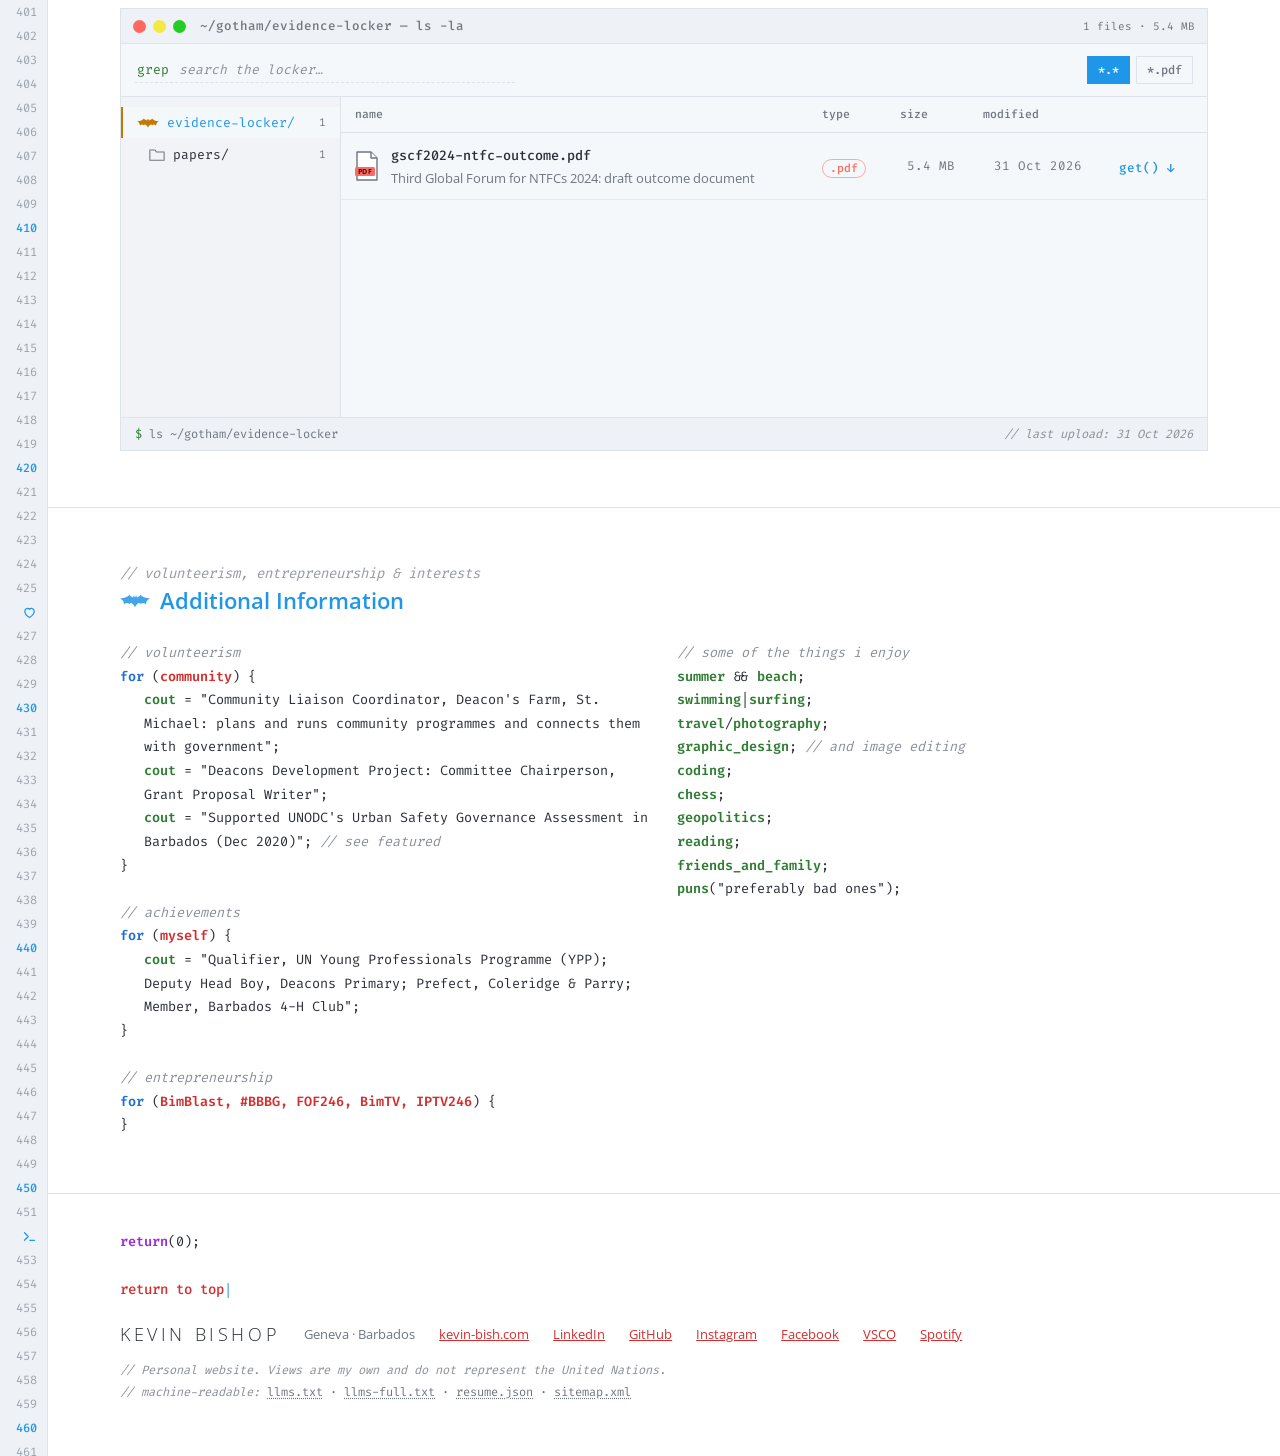
==== commit 30808eda: "Fix Files & Documents layout in Safari - Keep the table cells as table cells (Safari breaks a table " ====
--- a/index.html
+++ b/index.html
@@ -850,7 +850,7 @@
       <div class="fx-list-wrap"><table class="fx-list">
         <thead><tr><th>name</th><th>type</th><th class="fx-num">size</th><th class="fx-num">modified</th><th><span class="sr">get</span></th></tr></thead>
         <tbody id="fxRows">
-        <tr data-folder="papers" data-type="pdf"><td class="fx-name"><svg class="fi" viewBox="0 0 24 30" aria-hidden="true"><path d="M2 1h14l6 6v22H2z"/><path d="M16 1v6h6"/><rect x="0" y="16" width="20" height="9" rx="1.5" style="fill:#ff6961;stroke:none"/><text x="10" y="23" text-anchor="middle">PDF</text></svg><span><a href="docs/gscf2024-ntfc-outcome.pdf">gscf2024-ntfc-outcome.pdf</a><small>Third Global Forum for NTFCs 2024: draft outcome document</small></span></td><td><span class="fx-badge" style="--c:#ff6961">.pdf</span></td><td class="fx-num">5.4 MB</td><td class="fx-num"><time datetime="2026-10-31">31 Oct 2026</time></td><td><a class="fx-get" href="docs/gscf2024-ntfc-outcome.pdf" download aria-label="Download gscf2024-ntfc-outcome.pdf">get()<span aria-hidden="true"> ↓</span></a></td></tr>
+        <tr data-folder="papers" data-type="pdf"><td class="fx-name"><div class="fx-n"><svg class="fi" viewBox="0 0 24 30" aria-hidden="true"><path d="M2 1h14l6 6v22H2z"/><path d="M16 1v6h6"/><rect x="0" y="16" width="20" height="9" rx="1.5" style="fill:#ff6961;stroke:none"/><text x="10" y="23" text-anchor="middle">PDF</text></svg><span><a href="docs/gscf2024-ntfc-outcome.pdf">gscf2024-ntfc-outcome.pdf</a><small>Third Global Forum for NTFCs 2024: draft outcome document</small></span></div></td><td><span class="fx-badge" style="--c:#ff6961">.pdf</span></td><td class="fx-num">5.4 MB</td><td class="fx-num"><time datetime="2026-10-31">31 Oct 2026</time></td><td><a class="fx-get" href="docs/gscf2024-ntfc-outcome.pdf" download aria-label="Download gscf2024-ntfc-outcome.pdf">get()<span aria-hidden="true"> ↓</span></a></td></tr>
         </tbody>
       </table>
       <p class="fx-empty cm" id="fxEmpty" hidden>// no files match. try another search.</p></div>
--- a/css/style.css
+++ b/css/style.css
@@ -493,7 +493,7 @@
 .fx-tools{display:flex;flex-wrap:wrap;gap:10px 18px;align-items:center;justify-content:space-between;padding:12px 14px;border-bottom:1px solid var(--rule)}
 .fx-search{display:flex;align-items:center;gap:10px;font:13px var(--mono);flex:1;min-width:min(100%,240px);max-width:380px;border-bottom:1px dashed var(--rule);padding:4px 2px}
 .fx-search:focus-within{border-color:var(--head)}
-.fx-search input{flex:1;min-width:0;font:13px var(--mono);background:transparent;border:0;outline:0;color:var(--str);caret-color:var(--head)}
+.fx-search input{-webkit-appearance:none;appearance:none;border-radius:0;padding:0;flex:1;min-width:0;font:13px var(--mono);background:transparent;border:0;outline:0;color:var(--str);caret-color:var(--head)}
 .fx-search input::placeholder{color:var(--cm);font-style:italic}
 .fx-chips{display:flex;flex-wrap:wrap;gap:6px}
 .fx-chips button{font:500 12px var(--mono);padding:5px 10px;border:1px solid var(--rule);background:transparent;color:var(--muted);cursor:pointer}
@@ -510,13 +510,14 @@
 .fx-tree .fo{width:16px;height:13px;fill:none;stroke:var(--muted);stroke-width:1.6;stroke-linejoin:round;flex:none}
 .fx-tree button[aria-pressed="true"] .fo{stroke:#ffe28c;fill:color-mix(in srgb,#ffe28c 25%,transparent)}
 .fx-tree .bat{width:22px;height:10px;fill:#ffe28c;filter:drop-shadow(0 0 4px rgba(255,226,140,.6));flex:none}
-.fx-list-wrap{overflow-x:auto}
+.fx-list-wrap{overflow-x:auto;min-width:0}
 .fx-list{width:100%;border-collapse:collapse;font-size:14px}
 .fx-list th{font:500 11.5px var(--mono);color:var(--muted);text-align:left;padding:10px 14px;border-bottom:1px solid var(--rule);white-space:nowrap}
 .fx-list td{padding:10px 14px;border-bottom:1px solid color-mix(in srgb,var(--rule) 60%,transparent);vertical-align:middle}
-.fx-list tbody tr{transition:background .2s,box-shadow .2s}
-.fx-list tbody tr:hover{background:color-mix(in srgb,#ffe28c 7%,transparent);box-shadow:inset 3px 0 0 #ffe28c}
-.fx-name{display:flex;align-items:center;gap:12px;min-width:0}
+.fx-list tbody td{transition:background .2s,box-shadow .2s}
+.fx-list tbody tr:hover td{background:rgba(255,226,140,.07)}
+.fx-list tbody tr:hover td:first-child{box-shadow:inset 3px 0 0 #ffe28c}
+.fx-n{display:flex;align-items:center;gap:12px;min-width:0}
 .fx-name a{font:500 13.5px var(--mono);color:var(--fg);text-decoration:none;overflow-wrap:anywhere}
 .fx-name a:hover{color:var(--head);text-decoration:underline}
 .fx-name small{display:block;color:var(--muted);font-size:12.5px;margin-top:2px}
@@ -539,15 +540,24 @@
   .fx-list,.fx-list tbody,.fx-list tr,.fx-list td{display:block;width:100%}
   .fx-list tr{display:grid;grid-template-columns:1fr auto;gap:4px 10px;padding:12px 14px;border-bottom:1px solid var(--rule)}
   .fx-list td{padding:0;border:0}
-  .fx-list td.fx-name{grid-column:1/-1;display:flex;margin-bottom:4px}
+  .fx-list td.fx-name{grid-column:1/-1;margin-bottom:4px}
   .fx-list td:nth-child(2){display:flex;gap:10px;align-items:center}
   .fx-list td:nth-child(2){grid-column:1}
   .fx-list td:nth-child(3),.fx-list td:nth-child(4){display:inline;text-align:left}
   .fx-list td:nth-child(5){grid-column:2;grid-row:2;text-align:right}
 }
 .fx-name small:empty{display:none}
-@media print{.fx-tools,.fx-tree,.fx-status,.fx-get{display:none!important}.fx-body{display:block}.fx-list tbody tr:hover{background:none;box-shadow:none}}
+@media print{.fx-tools,.fx-tree,.fx-status,.fx-get{display:none!important}.fx-body{display:block}}
 :root[data-theme="light"] .fx-tree .bat{fill:#c27a00;filter:none}
 :root[data-theme="light"] .fx-tree button[aria-pressed="true"]{border-left-color:#c27a00}
 :root[data-theme="light"] .fx-tree button[aria-pressed="true"] .fo{stroke:#c27a00;fill:color-mix(in srgb,#c27a00 18%,transparent)}
-:root[data-theme="light"] .fx-list tbody tr:hover{background:color-mix(in srgb,#e8a028 8%,transparent);box-shadow:inset 3px 0 0 #c27a00}
+:root[data-theme="light"] .fx-list tbody tr:hover td{background:rgba(232,160,40,.08)}
+:root[data-theme="light"] .fx-list tbody tr:hover td:first-child{box-shadow:inset 3px 0 0 #c27a00}
+.fx-search input::-webkit-search-decoration,.fx-search input::-webkit-search-cancel-button{-webkit-appearance:none}
+/* fallbacks for Safari before 16.2, which has no color-mix() */
+@supports not (background:color-mix(in srgb,red 50%,blue)){
+  .fx-tree{background:var(--bar)}
+  .fx-badge{border-color:var(--c)}
+  .fx-list td{border-bottom-color:var(--rule)}
+  .fx-tree button[aria-pressed="true"] .fo{fill:rgba(255,226,140,.25)}
+}
